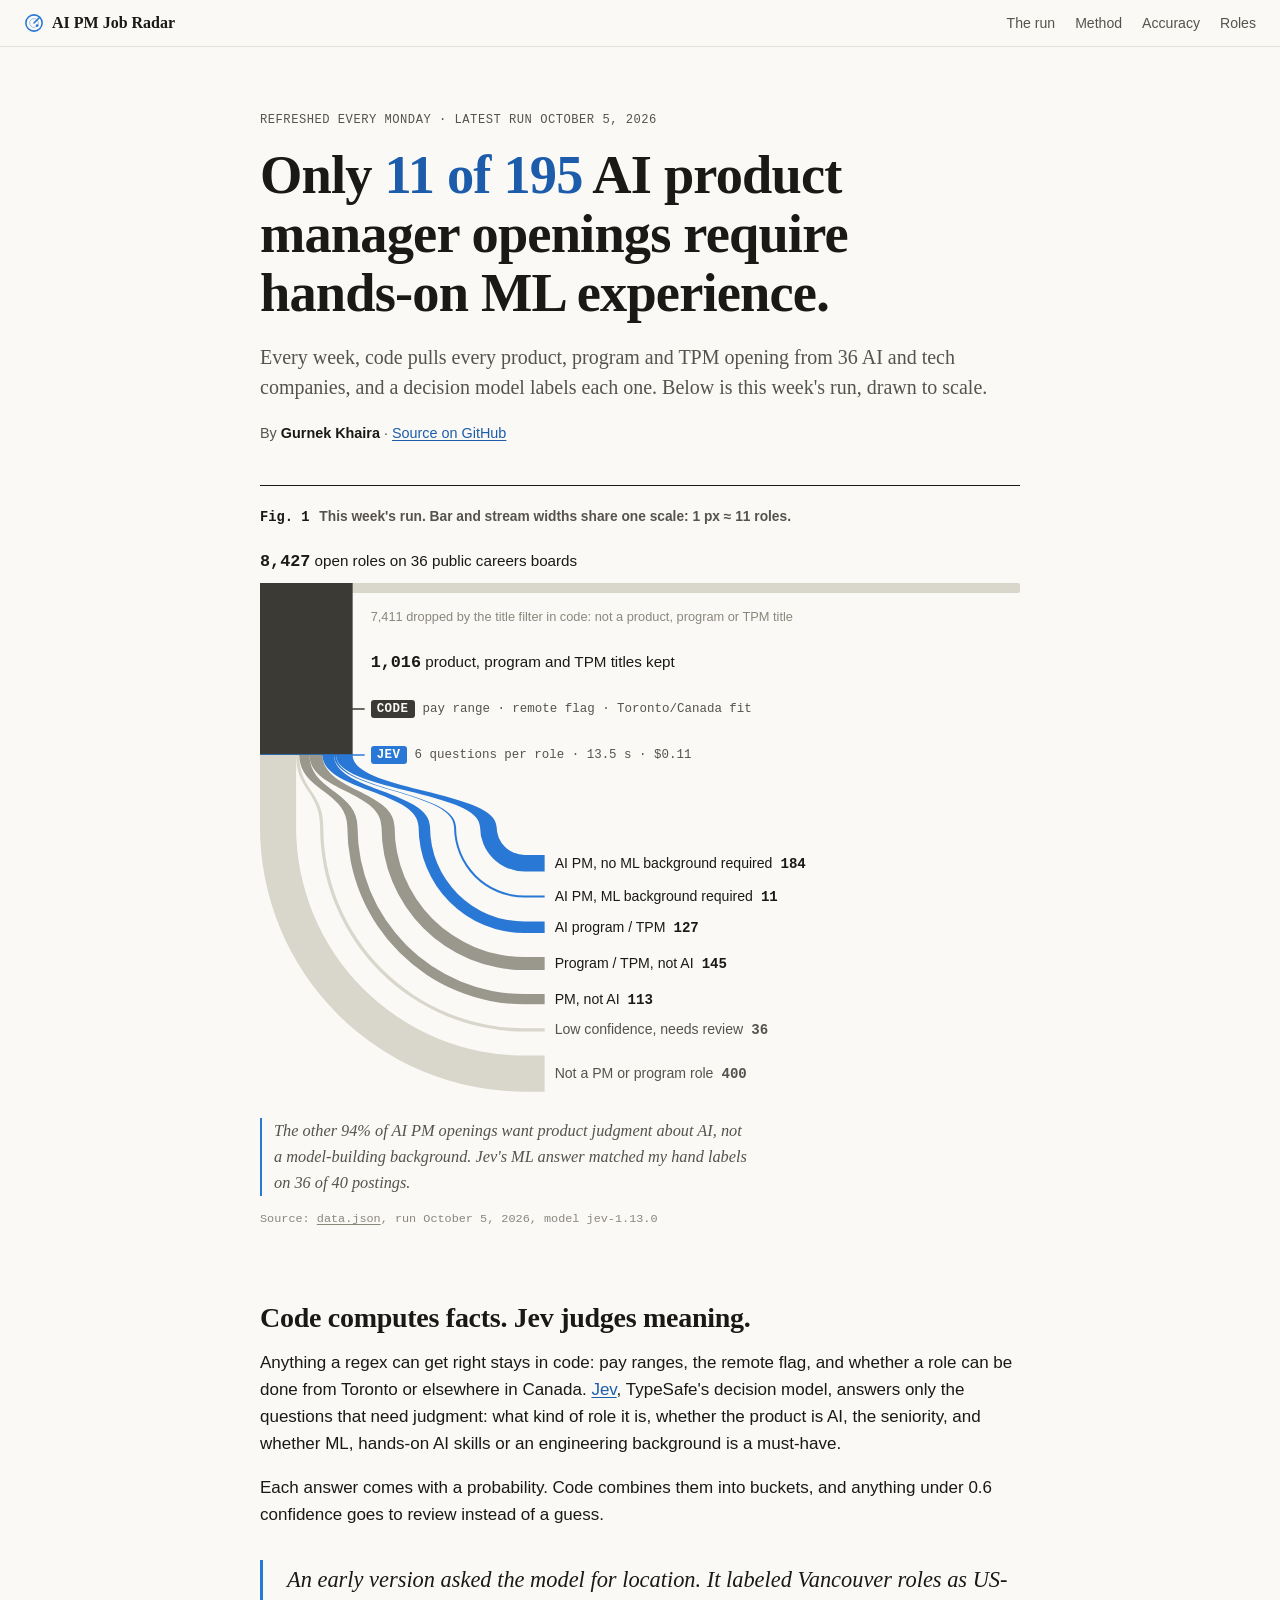
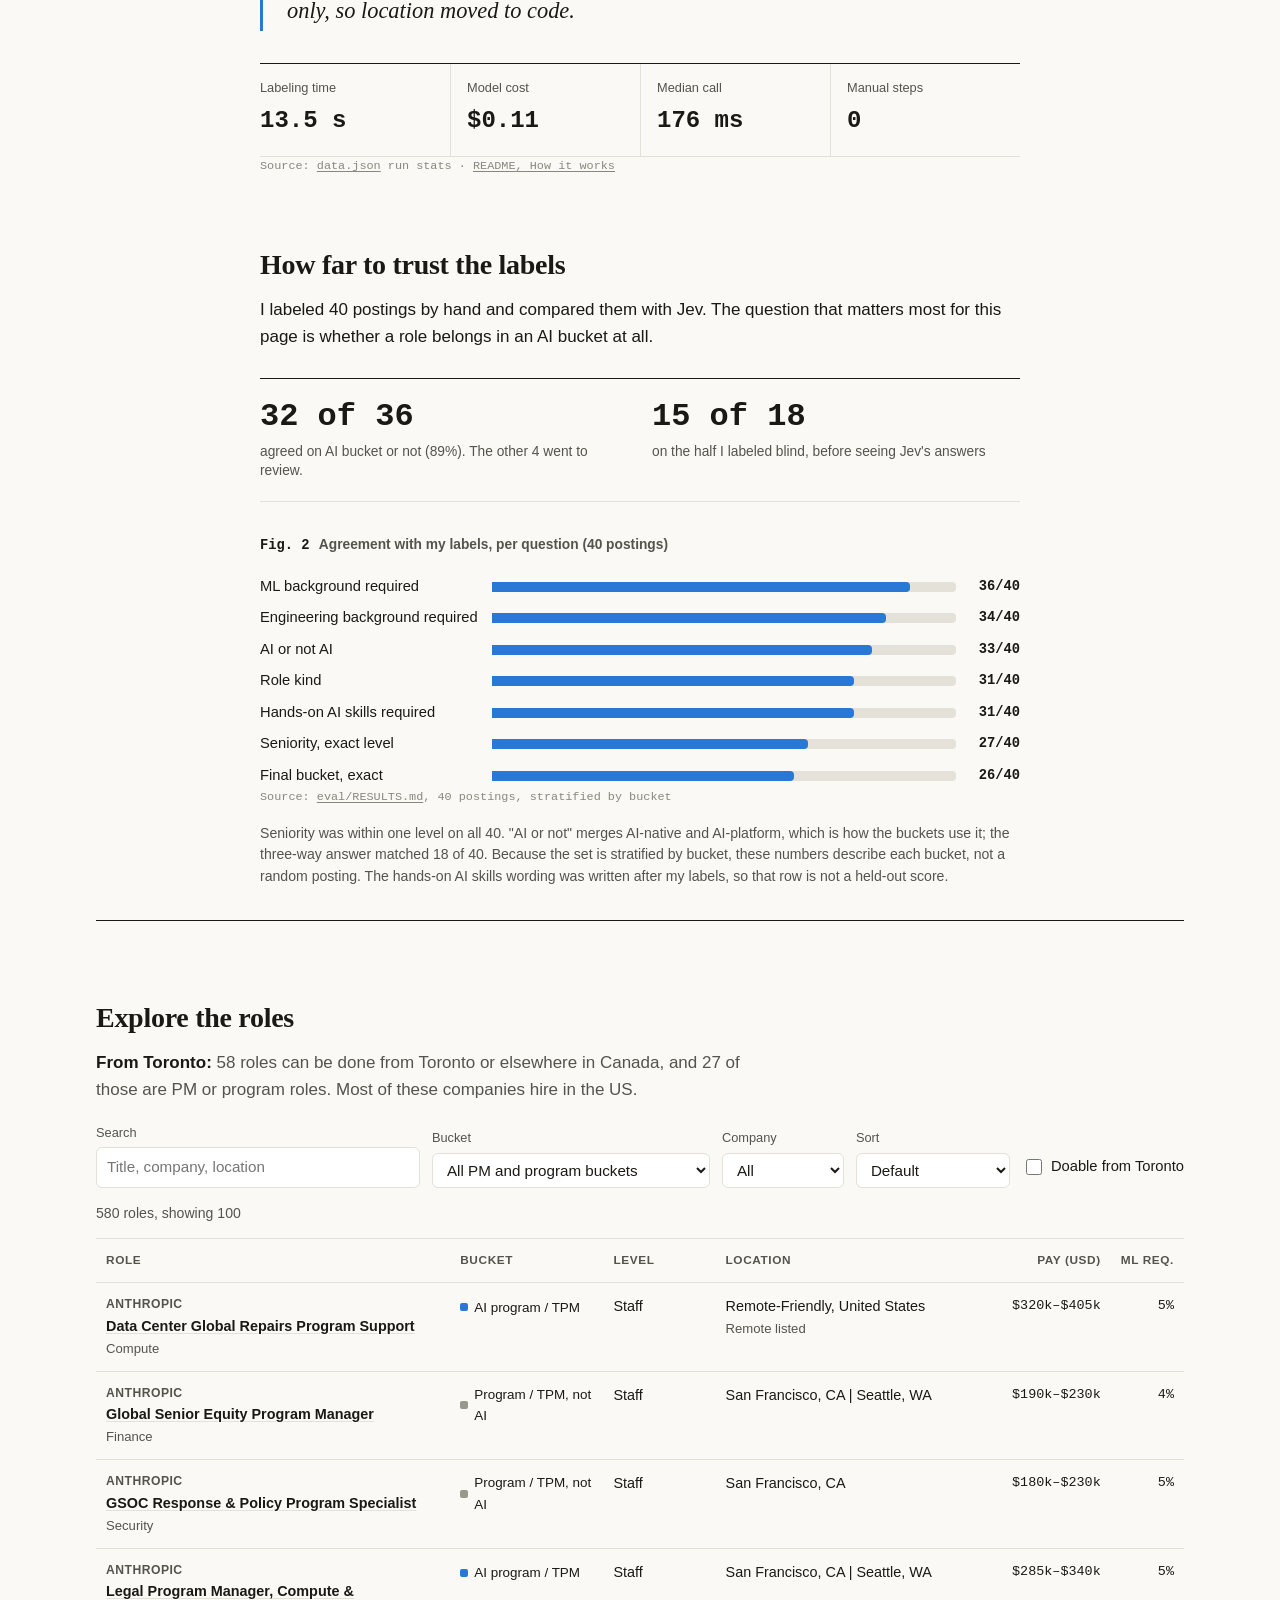
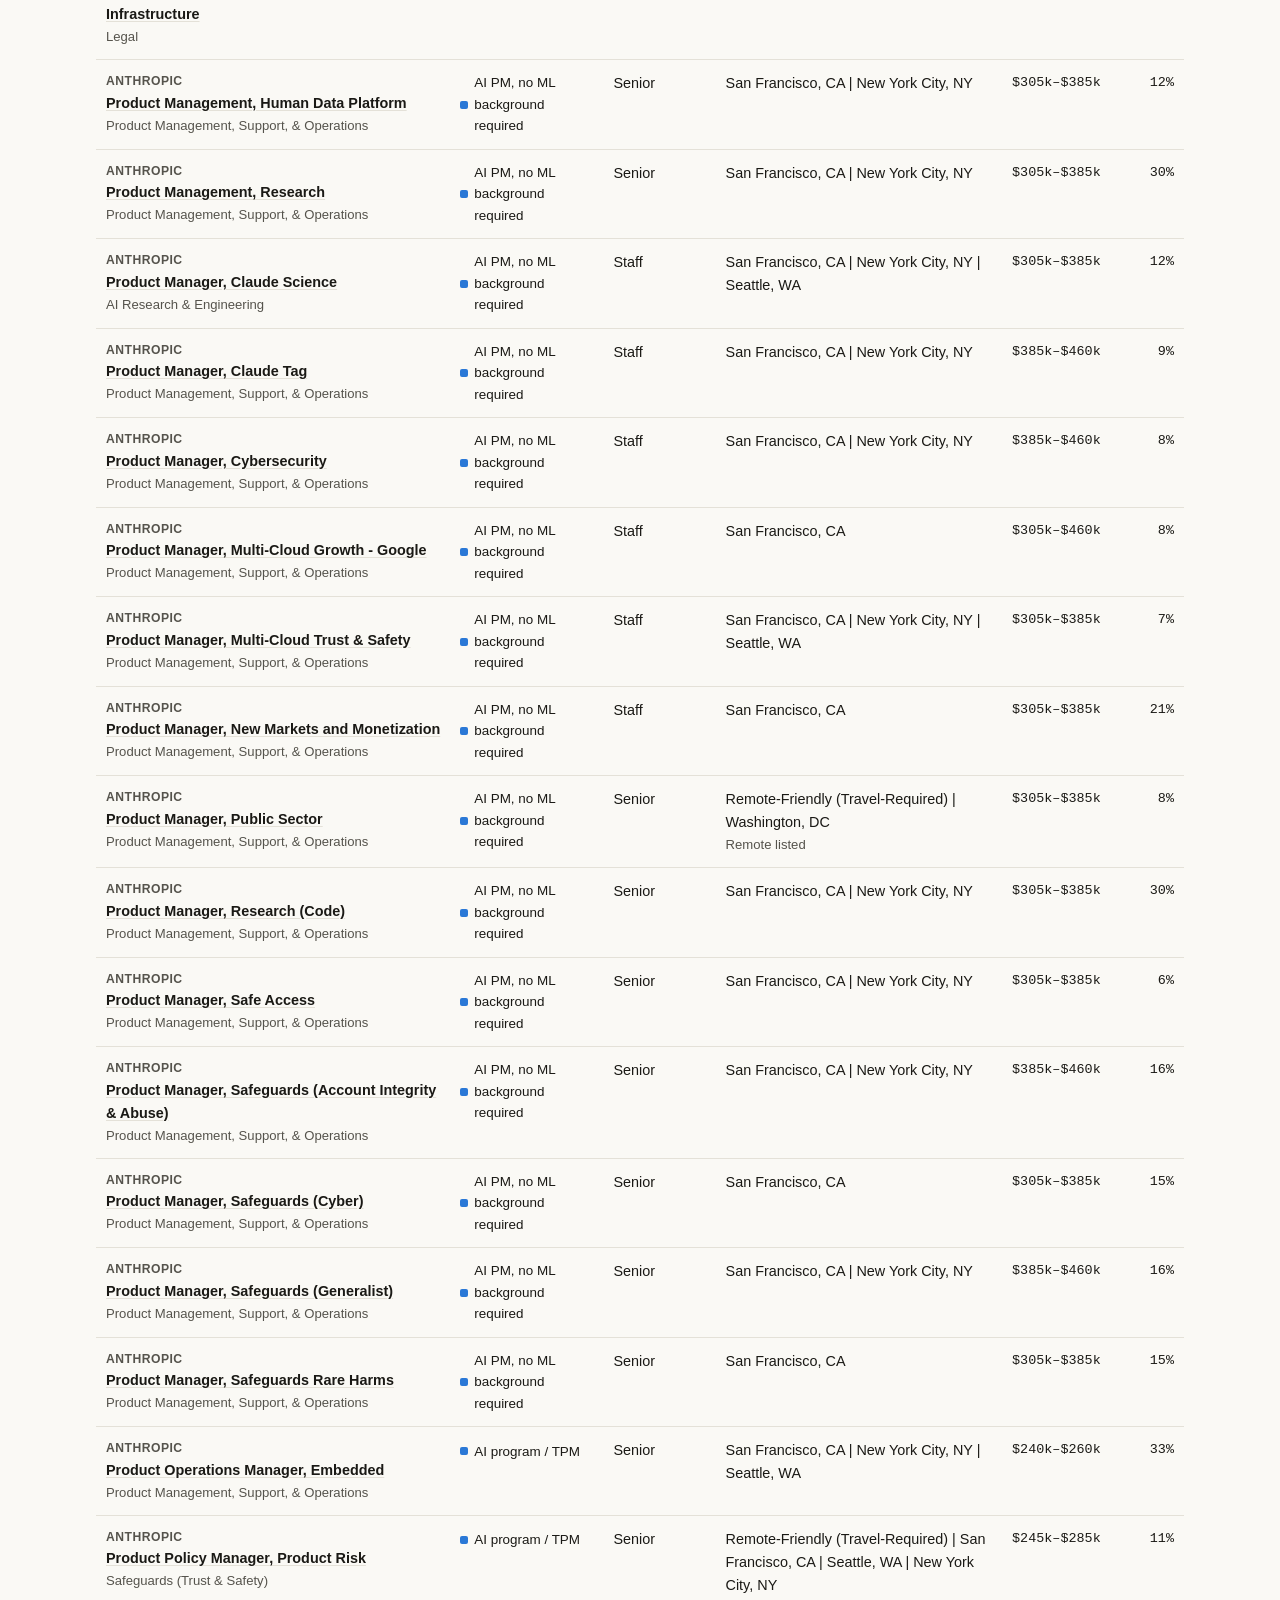
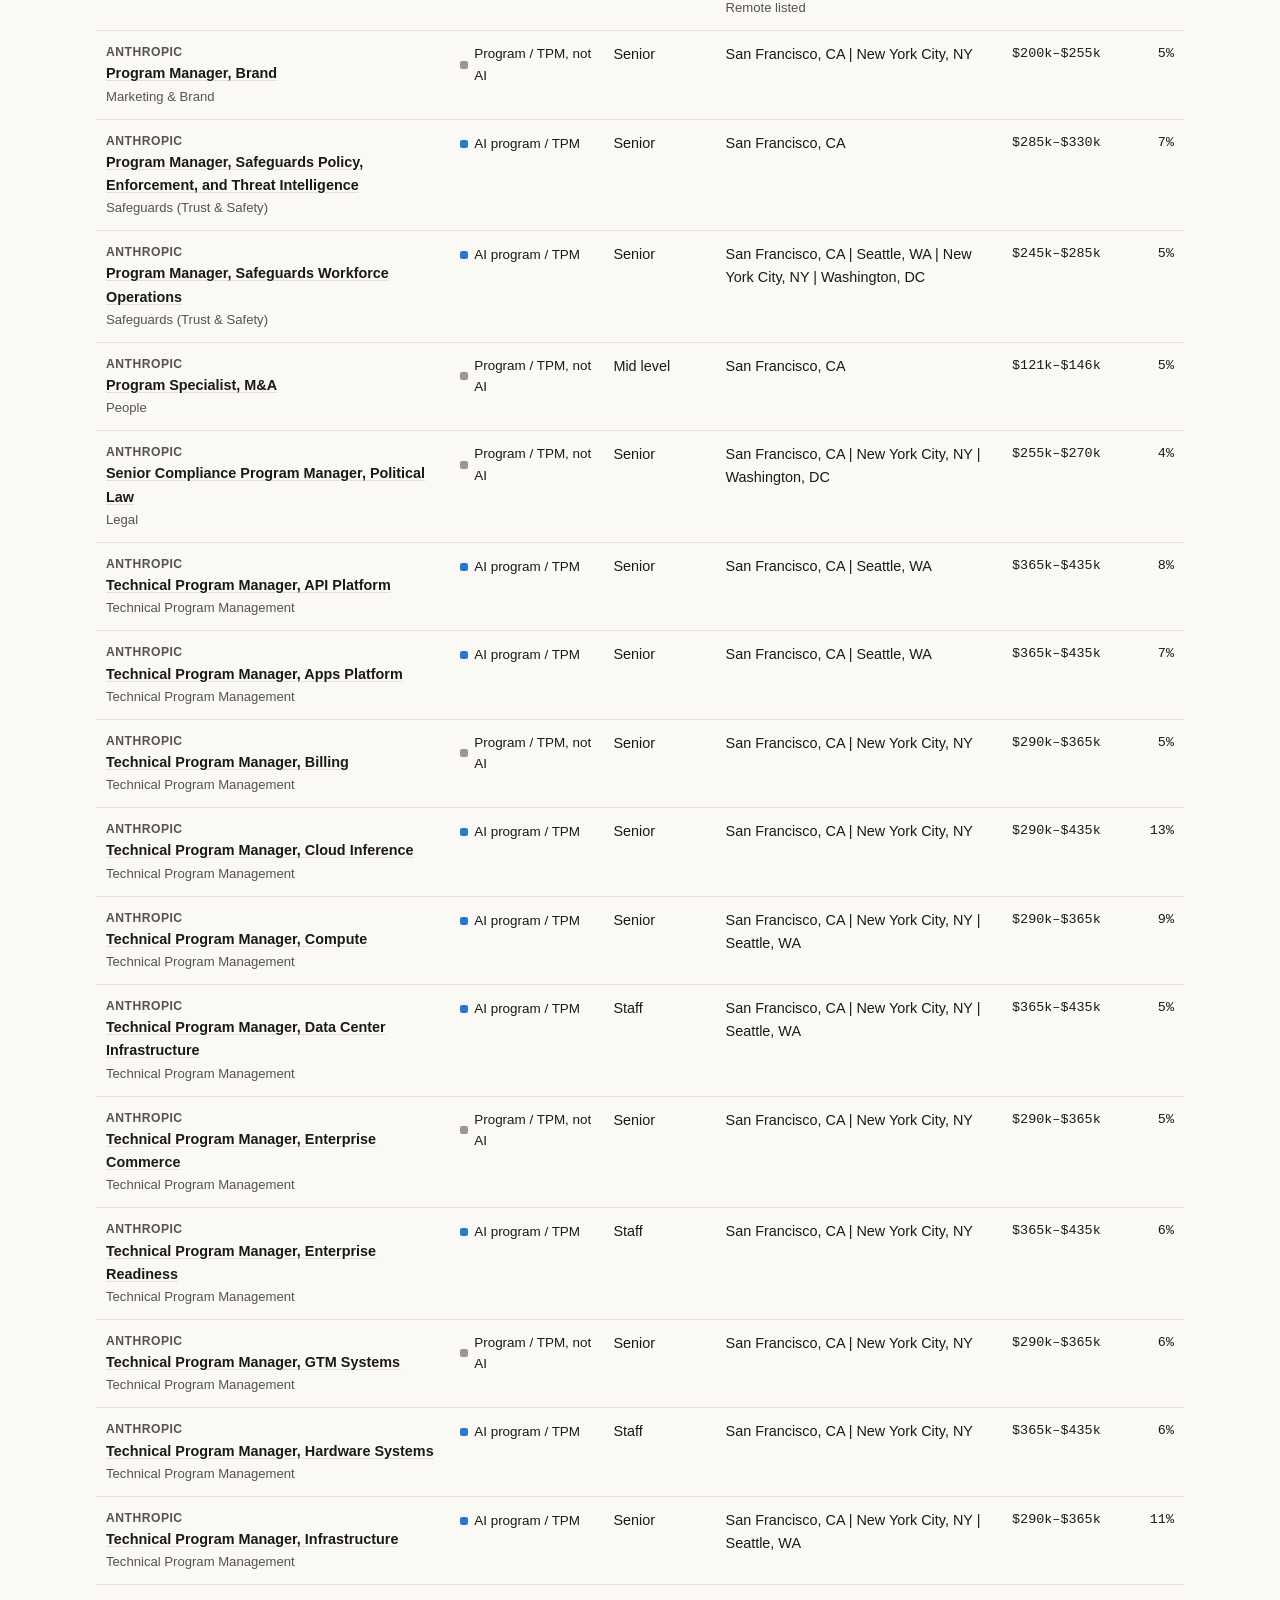
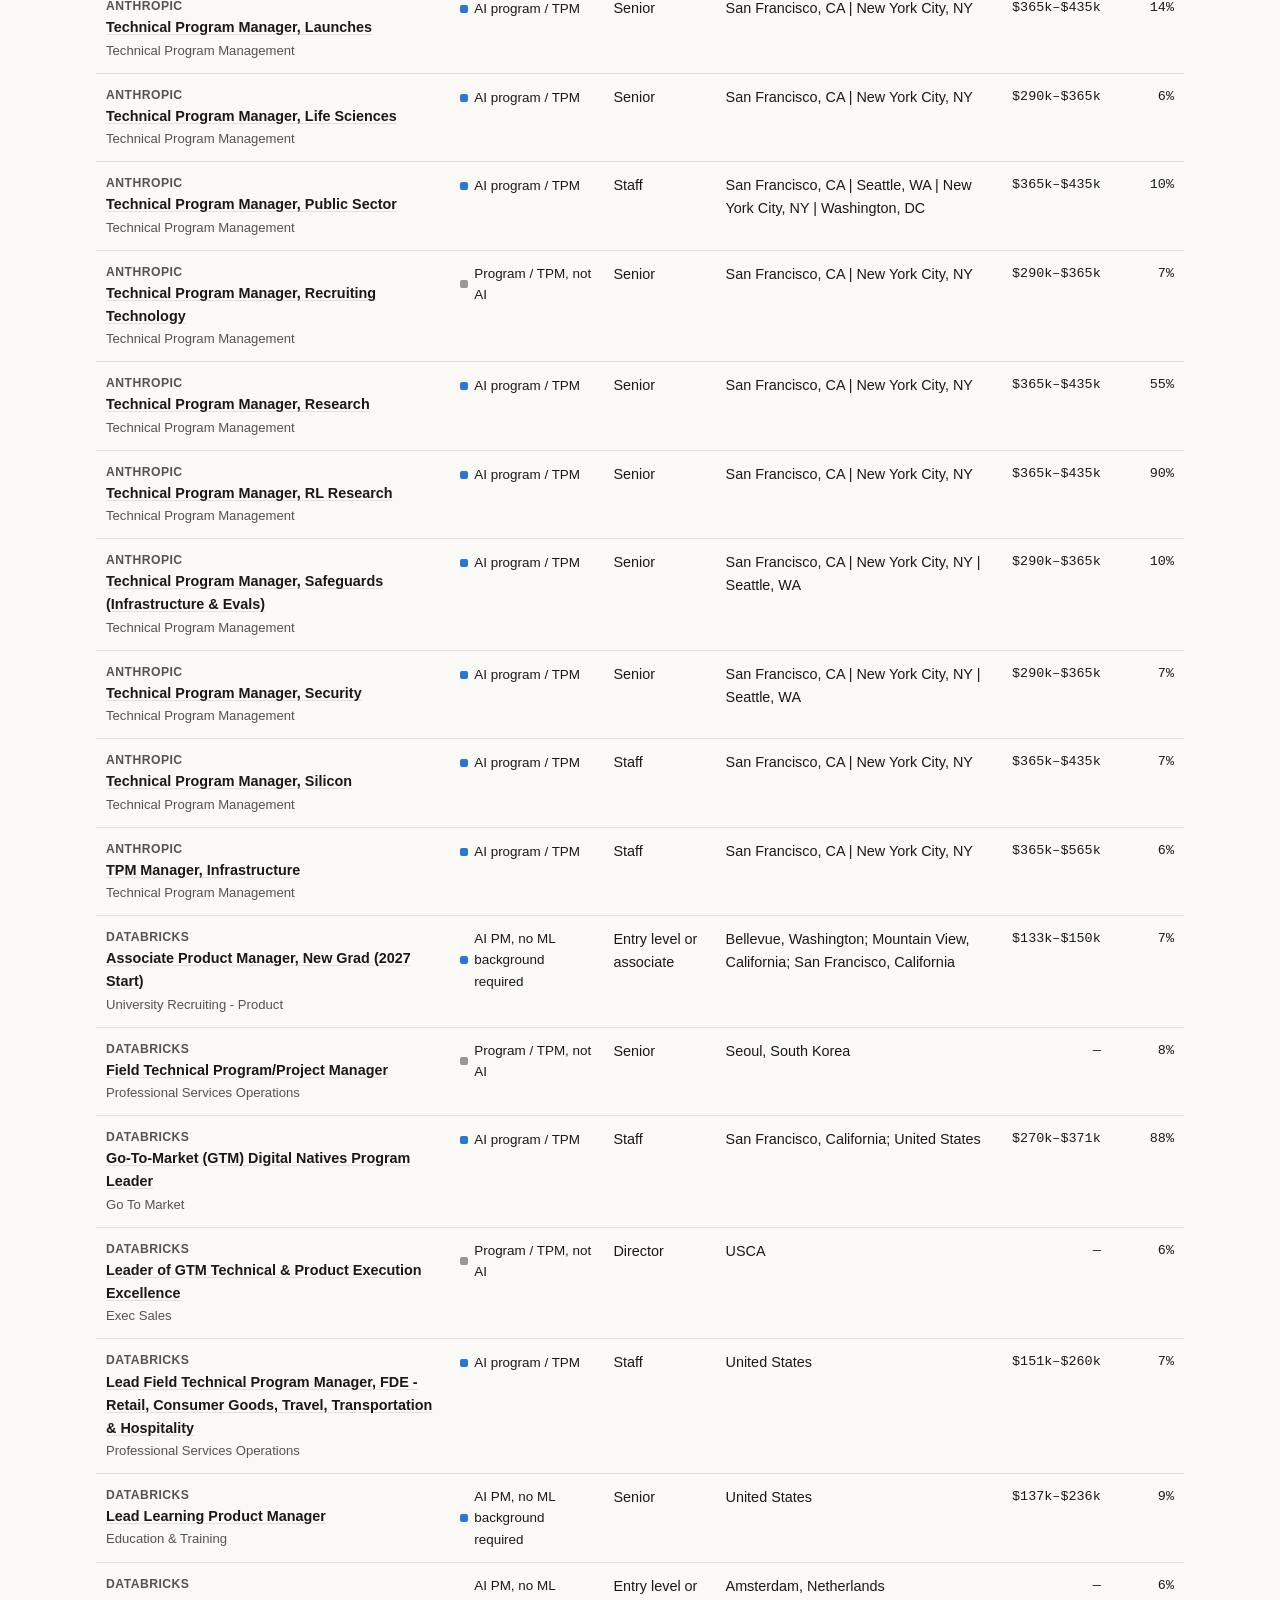
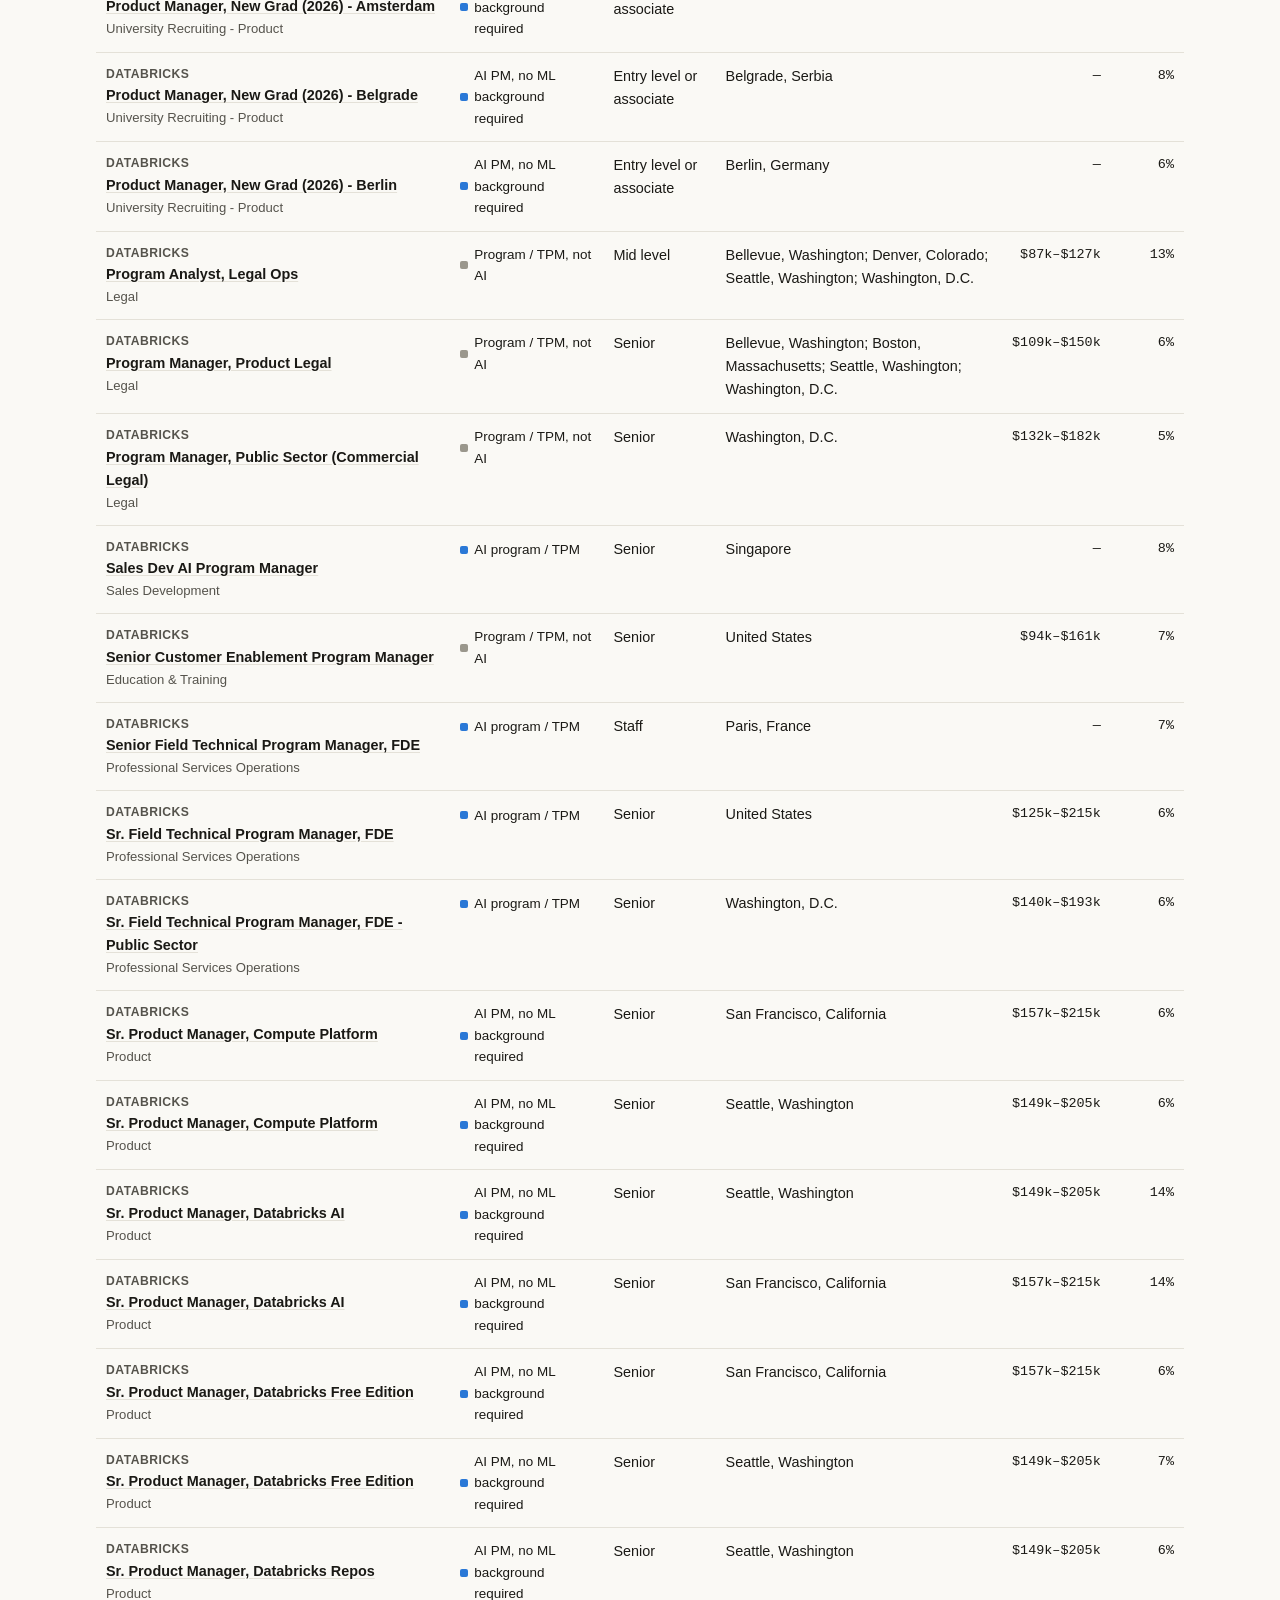
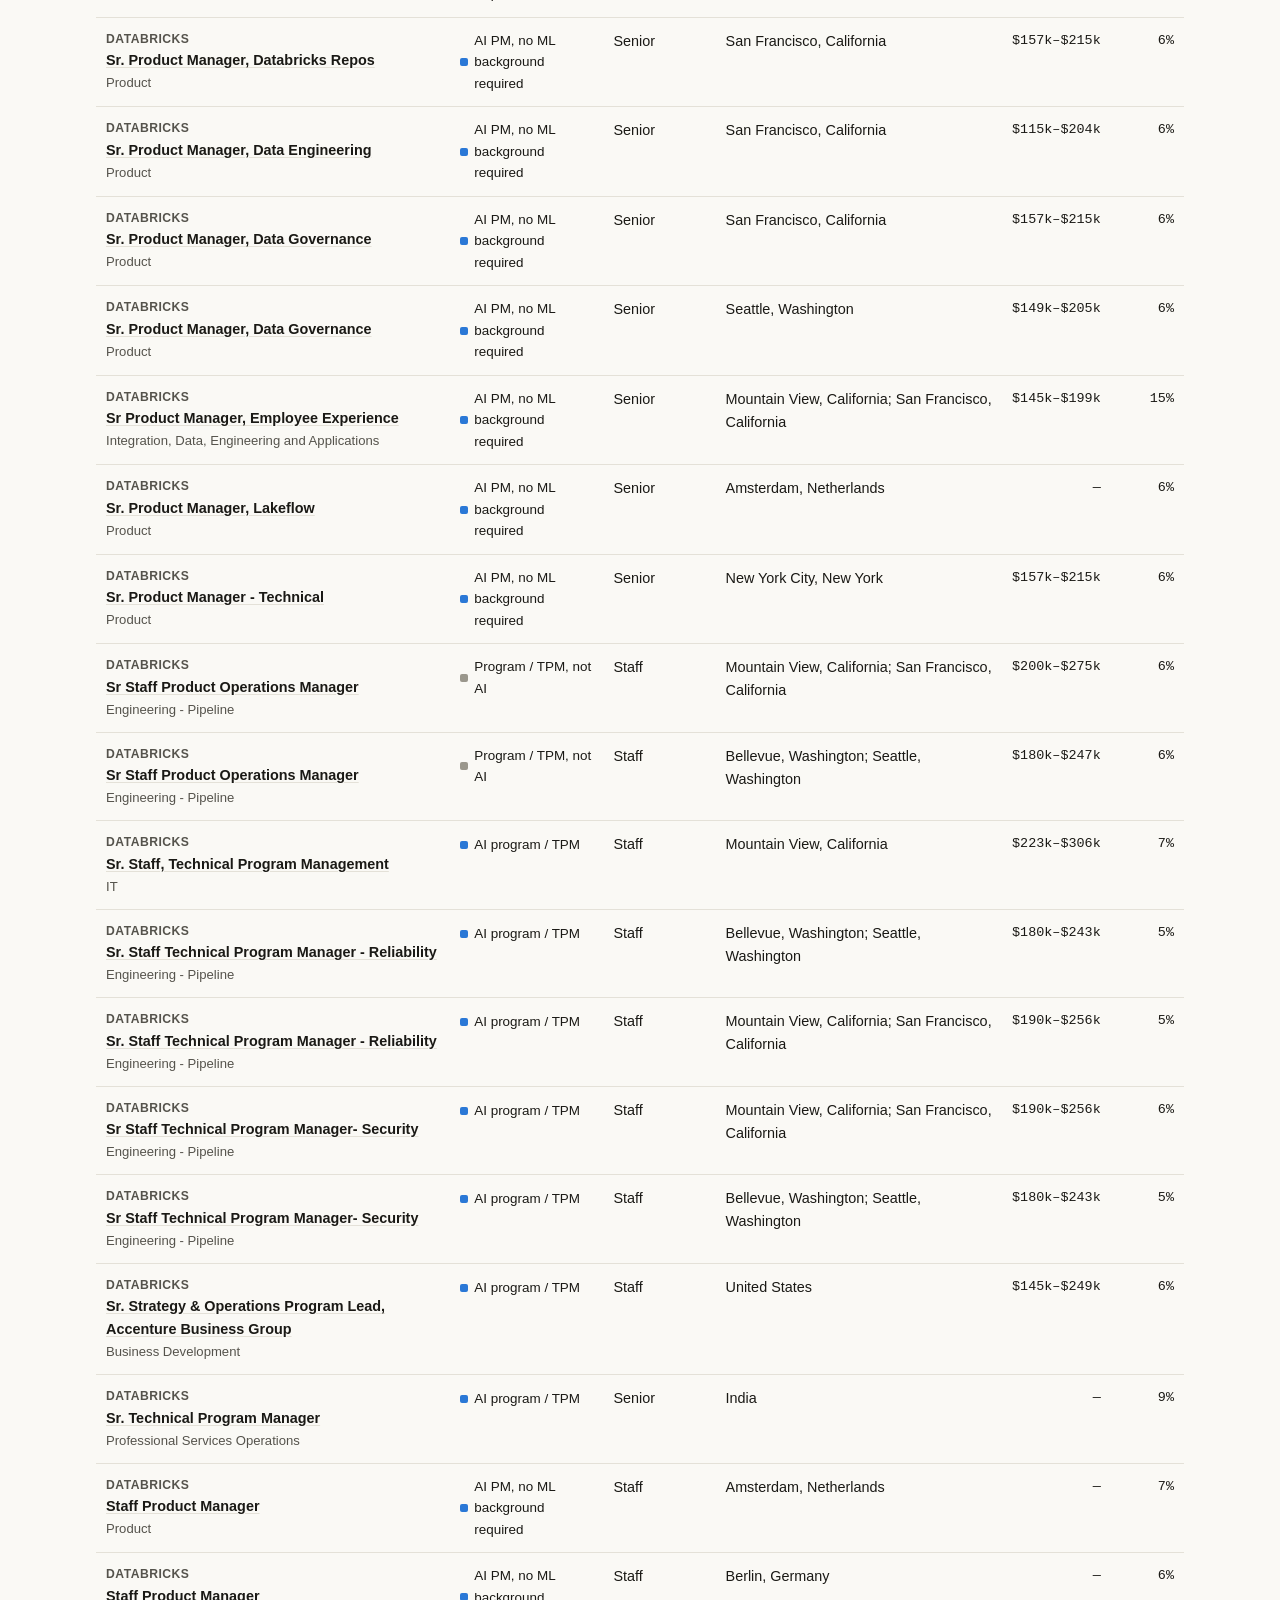
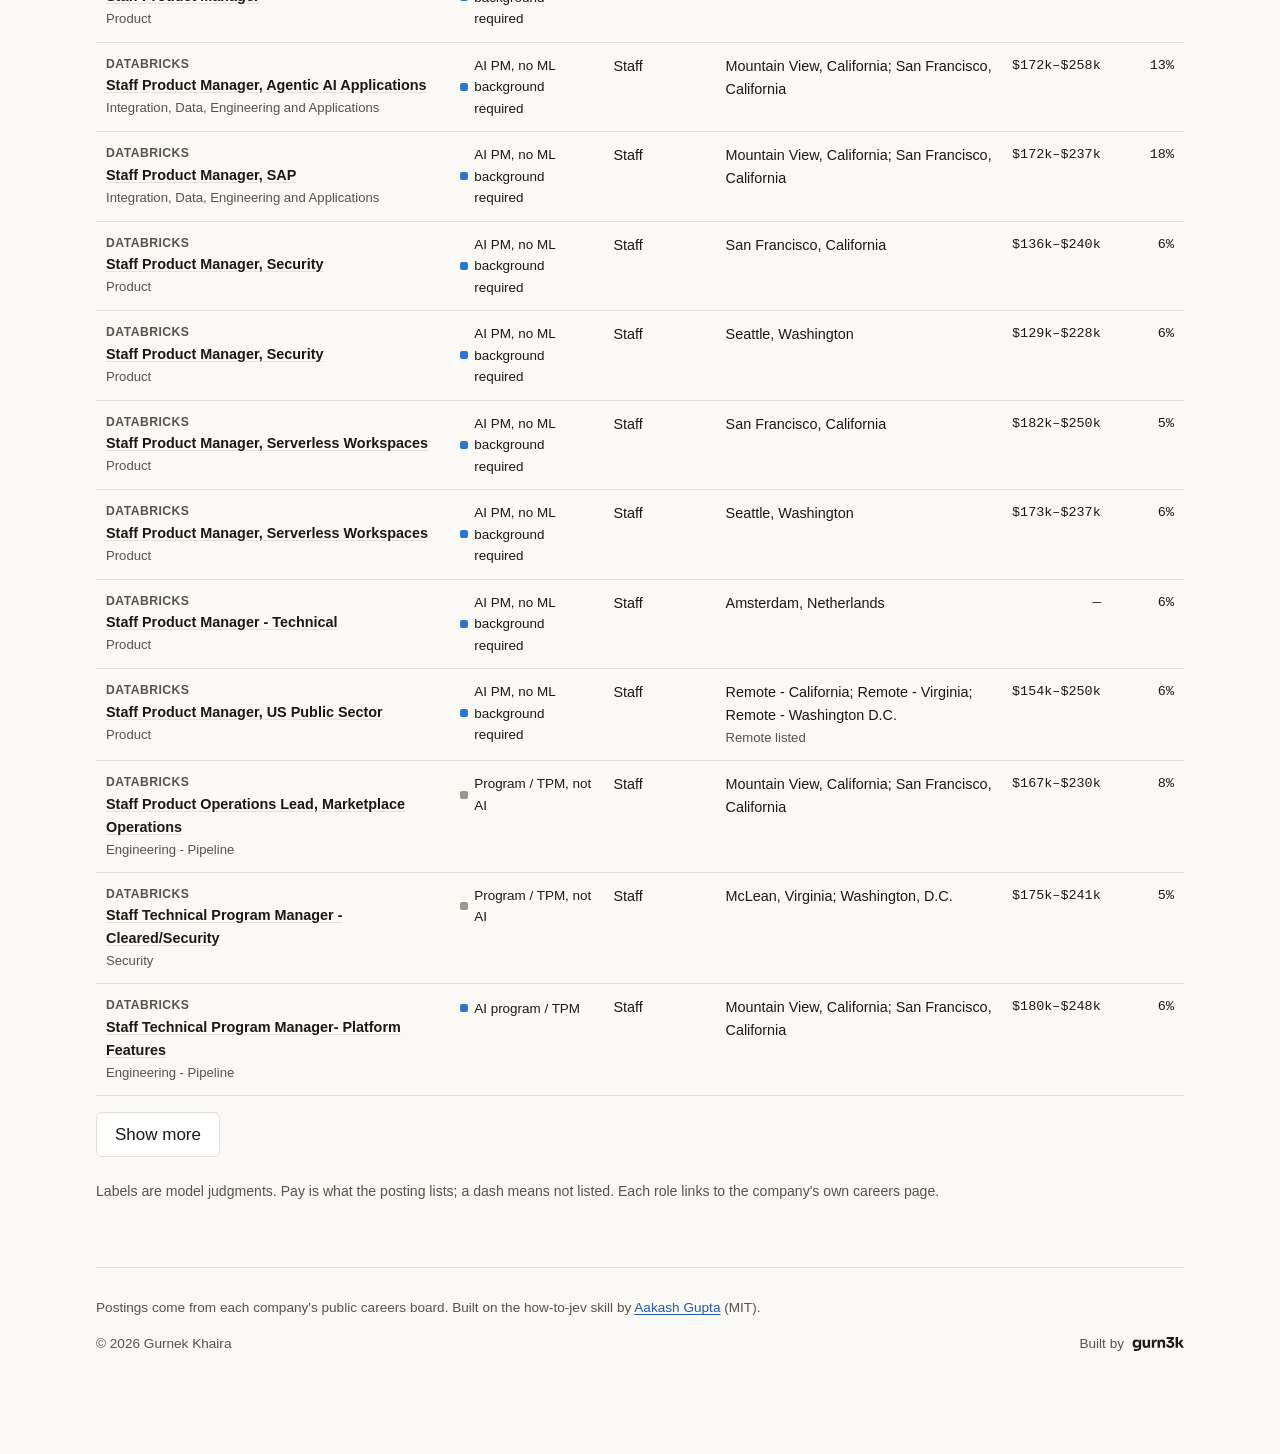
==== site/index.html @ c580aab5 "Add the maker signature to the footer Under the how-to-jev credit, a new row reads "© 2026 Gurnek Kh" ====
<!doctype html>
<html lang="en">
<head>
<meta charset="utf-8">
<meta name="viewport" content="width=device-width, initial-scale=1">
<title>AI PM Job Radar</title>
<meta name="description" content="Every product, program and TPM opening at 36 AI and tech companies, labeled by Jev in 15 seconds for 11 cents.">
<meta property="og:title" content="AI PM Job Radar">
<meta property="og:description" content="Every product, program and TPM opening at 36 AI and tech companies, labeled by Jev in 15 seconds for 11 cents.">
<link rel="icon" href="data:image/svg+xml,%3Csvg xmlns='http://www.w3.org/2000/svg' viewBox='0 0 32 32'%3E%3Ccircle cx='16' cy='16' r='13' fill='none' stroke='%232a78d6' stroke-width='2.5'/%3E%3Ccircle cx='16' cy='16' r='7' fill='none' stroke='%232a78d6' stroke-width='1.5' opacity='.5'/%3E%3Cpath d='M16 16 L25.2 6.8' stroke='%232a78d6' stroke-width='2.5' stroke-linecap='round'/%3E%3Ccircle cx='21' cy='20' r='2.2' fill='%232a78d6'/%3E%3C/svg%3E">
<link rel="stylesheet" href="style.css">
<script src="app.js" defer></script>
</head>
<body>
<nav class="topbar" aria-label="Sections">
  <a class="brand" href="#top">
    <svg class="mark" viewBox="0 0 32 32" aria-hidden="true"><circle cx="16" cy="16" r="13" fill="none" stroke="currentColor" stroke-width="2.5"/><circle cx="16" cy="16" r="7" fill="none" stroke="currentColor" stroke-width="1.5" opacity=".45"/><path d="M16 16 L25.2 6.8" stroke="currentColor" stroke-width="2.5" stroke-linecap="round"/><circle cx="21" cy="20" r="2.2" fill="currentColor"/></svg>
    AI PM Job Radar
  </a>
  <span class="links"><a href="#run">The run</a><a href="#method">Method</a><a href="#accuracy">Accuracy</a><a href="#roles">Roles</a></span>
</nav>

<main id="top">
  <header class="masthead">
    <p class="kicker">Refreshed every Monday · Latest run <span data-run="date">—</span></p>
    <h1 id="headline">Most AI product manager roles want judgment about AI, not a model-building background.</h1>
    <p class="dek">Every week, code pulls every product, program and TPM opening from <span data-run="boards">36</span> AI and tech companies, and a decision model labels each one. Below is this week's run, drawn to scale.</p>
    <p class="byline">By <strong>Gurnek Khaira</strong> · <a href="https://github.com/gurn3k/ai-pm-job-radar">Source on GitHub</a></p>
  </header>

  <figure id="run" class="sorting" aria-labelledby="flow-cap">
    <figcaption id="flow-cap" class="fig-title"><span class="fig-n">Fig. 1</span> This week's run. Bar and stream widths share one scale: 1 px ≈ <span id="flow-scale">—</span> roles.</figcaption>
    <div id="flow" class="flow-box"><p class="flow-loading">Loading the latest run…</p></div>
    <p id="flow-note" class="annotation"></p>
    <p class="src">Source: <a href="data.json">data.json</a>, run <span data-run="date">—</span>, model <span data-run="model">—</span></p>
  </figure>

  <article class="story">
    <section id="method" aria-labelledby="method-h">
      <h2 id="method-h">Code computes facts. Jev judges meaning.</h2>
      <p>Anything a regex can get right stays in code: pay ranges, the remote flag, and whether a role can be done from Toronto or elsewhere in Canada. <a href="https://docs.typesafe.ai">Jev</a>, TypeSafe's decision model, answers only the questions that need judgment: what kind of role it is, whether the product is AI, the seniority, and whether ML, hands-on AI skills or an engineering background is a must-have.</p>
      <p>Each answer comes with a probability. Code combines them into buckets, and anything under 0.6 confidence goes to review instead of a guess.</p>
      <blockquote class="pull">An early version asked the model for location. It labeled Vancouver roles as US-only, so location moved to code.</blockquote>
      <dl class="facts">
        <div><dt>Labeling time</dt><dd data-run="seconds">—</dd></div>
        <div><dt>Model cost</dt><dd data-run="cost">—</dd></div>
        <div><dt>Median call</dt><dd data-run="p50">—</dd></div>
        <div><dt>Manual steps</dt><dd>0</dd></div>
      </dl>
      <p class="src">Source: <a href="data.json">data.json</a> run stats · <a href="https://github.com/gurn3k/ai-pm-job-radar#how-it-works">README, How it works</a></p>
    </section>

    <section id="accuracy" aria-labelledby="accuracy-h">
      <h2 id="accuracy-h">How far to trust the labels</h2>
      <p>I labeled 40 postings by hand and compared them with Jev. The question that matters most for this page is whether a role belongs in an AI bucket at all.</p>
      <div class="eval-hero">
        <div><span class="big">32 of 36</span><span class="cap">agreed on AI bucket or not (89%). The other 4 went to review.</span></div>
        <div><span class="big">15 of 18</span><span class="cap">on the half I labeled blind, before seeing Jev's answers</span></div>
      </div>
      <figure class="eval-chart" aria-labelledby="eval-cap">
        <figcaption id="eval-cap" class="fig-title"><span class="fig-n">Fig. 2</span> Agreement with my labels, per question (40 postings)</figcaption>
        <div class="ebars">
          <div class="erow"><span>ML background required</span><span class="track"><span class="fill" data-v="90"></span></span><b>36/40</b></div>
          <div class="erow"><span>Engineering background required</span><span class="track"><span class="fill" data-v="85"></span></span><b>34/40</b></div>
          <div class="erow"><span>AI or not AI</span><span class="track"><span class="fill" data-v="82"></span></span><b>33/40</b></div>
          <div class="erow"><span>Role kind</span><span class="track"><span class="fill" data-v="78"></span></span><b>31/40</b></div>
          <div class="erow"><span>Hands-on AI skills required</span><span class="track"><span class="fill" data-v="78"></span></span><b>31/40</b></div>
          <div class="erow"><span>Seniority, exact level</span><span class="track"><span class="fill" data-v="68"></span></span><b>27/40</b></div>
          <div class="erow"><span>Final bucket, exact</span><span class="track"><span class="fill" data-v="65"></span></span><b>26/40</b></div>
        </div>
        <p class="src">Source: <a href="https://github.com/gurn3k/ai-pm-job-radar/blob/main/eval/RESULTS.md">eval/RESULTS.md</a>, 40 postings, stratified by bucket</p>
      </figure>
      <p class="note">Seniority was within one level on all 40. "AI or not" merges AI-native and AI-platform, which is how the buckets use it; the three-way answer matched 18 of 40. Because the set is stratified by bucket, these numbers describe each bucket, not a random posting. The hands-on AI skills wording was written after my labels, so that row is not a held-out score.</p>
    </section>
  </article>

  <section id="roles" class="explorer" aria-labelledby="roles-h">
    <h2 id="roles-h">Explore the roles</h2>
    <p id="toronto-note" class="lead-in"></p>
    <form id="filters" class="filters" role="search">
      <label class="grow">Search <input id="q" type="search" placeholder="Title, company, location" autocomplete="off"></label>
      <label>Bucket <select id="bucket"><option value="">All PM and program buckets</option><option value="*">Everything</option></select></label>
      <label>Company <select id="company"><option value="">All</option></select></label>
      <label>Sort <select id="sort"><option value="">Default</option><option value="pay">Pay, highest first</option><option value="company">Company A–Z</option></select></label>
      <label class="check"><input id="toronto" type="checkbox"> Doable from Toronto</label>
      <label class="check" title="Hands-on AI skills are a must-have, but an ML background is not"><input id="aiskills" type="checkbox"> Needs AI skills, not ML</label>
    </form>
    <p id="count" class="meta" aria-live="polite"></p>
    <div class="table-wrap">
      <table id="table">
        <thead><tr>
          <th scope="col">Role</th><th scope="col">Bucket</th>
          <th scope="col">Level</th><th scope="col">Location</th><th scope="col" class="r">Pay (USD)</th>
          <th scope="col" class="r" title="Jev's probability that hands-on ML experience is a must-have">ML req.</th>
          <th scope="col" class="r col-ai" title="Jev's probability that hands-on AI skills (building with AI tools or agents, required AI fluency) are a must-have">AI skills req.</th>
        </tr></thead>
        <tbody id="rows"></tbody>
      </table>
    </div>
    <button id="more" type="button" hidden>Show more</button>
    <p class="note">Labels are model judgments. Pay is what the posting lists; a dash means not listed. Each role links to the company's own careers page.</p>
  </section>

  <footer>
    <p>Postings come from each company's public careers board. Built on the how-to-jev skill by <a href="https://www.product-growth.com">Aakash Gupta</a> (MIT).</p>
    <p class="signature">
      <span>&copy; 2026 Gurnek Khaira</span>
      <span class="maker">Built by <a href="https://www.gurn3k.com" target="_blank" rel="noopener" aria-label="gurn3k"><span class="maker-mark"></span></a></span>
    </p>
  </footer>
</main>
</body>
</html>
---- site/style.css ----
/* The Sorting Line. See DESIGN.md. Graphite = computed by code, blue = Jev's judgment. */
:root {
  --paper: #faf9f5; --surface: #ffffff; --ink: #1a1915; --ink-soft: #55534c; --ink-faint: #8a877d;
  --rule: #e4e1d8; --rule-strong: #1a1915;
  --code: #3b3a35; --jev: #2a78d6; --jev-ink: #1c5cab; --jev-wash: #eaf2fc;
  --other: #9a978c; --none: #d9d6cc; --can: #0a7a4f;
  --serif: "Iowan Old Style", "Charter", "Bitstream Charter", "Source Serif Pro", "Sitka Text", Cambria, Georgia, serif;
  --sans: -apple-system, BlinkMacSystemFont, "Segoe UI", Inter, Roboto, sans-serif;
  --mono: ui-monospace, "SF Mono", "Cascadia Mono", "Segoe UI Mono", Consolas, Menlo, monospace;
  color-scheme: light;
}
@media (prefers-color-scheme: dark) {
  :root {
    --paper: #141412; --surface: #1b1b19; --ink: #f2f0e8; --ink-soft: #c2bfb3; --ink-faint: #8d8a80;
    --rule: #2f2e2a; --rule-strong: #f2f0e8;
    --code: #a3a094; --jev: #3987e5; --jev-ink: #86b6ef; --jev-wash: #172638;
    --other: #7d7a70; --none: #3d3c37; --can: #4cc795;
    color-scheme: dark;
  }
}
* { box-sizing: border-box; }
[hidden] { display: none !important; }
html { scroll-behavior: smooth; scroll-padding-top: 64px; }
body { margin: 0; background: var(--paper); color: var(--ink); font: 17px/1.6 var(--sans); }
a { color: var(--jev-ink); text-underline-offset: 2px; }

/* Top bar */
.topbar {
  position: sticky; top: 0; z-index: 10; display: flex; justify-content: space-between; align-items: center; gap: 16px;
  padding: 10px 24px; background: color-mix(in srgb, var(--paper) 90%, transparent); backdrop-filter: blur(8px);
  border-bottom: 1px solid var(--rule); font-size: 0.88rem;
}
.brand { display: inline-flex; align-items: center; gap: 8px; font-family: var(--serif); font-weight: 700; font-size: 1rem; color: var(--ink); text-decoration: none; }
.mark { width: 20px; height: 20px; color: var(--jev); }
.topbar .links { display: flex; gap: 20px; }
.topbar .links a { color: var(--ink-soft); text-decoration: none; }
.topbar .links a:hover { color: var(--ink); }

main { max-width: 1120px; margin: 0 auto; padding: 0 16px 64px; }
.masthead, .sorting, .story { max-width: 760px; margin-left: auto; margin-right: auto; }

/* Masthead */
.masthead { padding-top: 64px; }
.kicker { margin: 0 0 16px; font-family: var(--mono); font-size: 0.76rem; letter-spacing: 0.04em; text-transform: uppercase; color: var(--ink-soft); }
h1 {
  font-family: var(--serif); font-weight: 700; font-size: clamp(2.1rem, 5.4vw, 3.4rem);
  line-height: 1.08; letter-spacing: -0.015em; margin: 0 0 20px; text-wrap: balance;
}
h1 .hl { color: var(--jev-ink); }
.dek { font-family: var(--serif); font-size: 1.25rem; line-height: 1.5; color: var(--ink-soft); margin: 0 0 20px; }
.byline { font-size: 0.9rem; color: var(--ink-soft); margin: 0; }
.byline strong { color: var(--ink); font-weight: 600; }

/* Figures and sources */
figure { margin: 0; }
.fig-title { font-size: 0.86rem; font-weight: 600; color: var(--ink-soft); margin-bottom: 18px; }
.fig-n { font-family: var(--mono); font-weight: 600; color: var(--ink); margin-right: 6px; }
.src { font-family: var(--mono); font-size: 0.74rem; color: var(--ink-faint); margin: 14px 0 0; }
.src a { color: inherit; }

/* Fig. 1, the sorting line */
.sorting { margin-top: 40px; padding-top: 20px; border-top: 1px solid var(--rule-strong); }
.flow-box { position: relative; min-height: 420px; }
.flow-loading { color: var(--ink-faint); font-size: 0.9rem; }
.flow-box svg { position: absolute; inset: 0 auto auto 0; overflow: visible; }
.flow-box .s-code { fill: var(--code); }
.flow-box .s-drop { fill: var(--none); }
.flow-box .s-ai { fill: var(--jev); }
.flow-box .s-other { fill: var(--other); }
.flow-box .s-none { fill: var(--none); }
.flow-box .tick-code { stroke: var(--code); stroke-width: 1.5; }
.flow-box .tick-jev { stroke: var(--jev); stroke-width: 1.5; }
.flow-box .stream { cursor: pointer; transition: opacity 0.15s; }
.flow-box.hovering .stream:not(.on) { opacity: 0.35; }
.fl { position: absolute; transform: translateY(-50%); font-size: 0.86rem; line-height: 1.3; }
.fl.top { transform: none; }
.fl .num { font-family: var(--mono); font-weight: 600; font-variant-numeric: tabular-nums; }
.fl.head { font-size: 0.95rem; }
.fl.head .num { font-size: 1.05rem; }
.fl.muted { color: var(--ink-faint); font-size: 0.8rem; }
.fl.station { font-family: var(--mono); font-size: 0.78rem; color: var(--ink-soft); }
.fl.station b { display: inline-block; padding: 1px 6px; margin-right: 8px; border-radius: 3px; font-weight: 700; letter-spacing: 0.04em; }
.fl.station.code b { background: var(--code); color: var(--paper); }
.fl.station.jev b { background: var(--jev); color: #fff; }
button.fl { all: unset; position: absolute; transform: translateY(-50%); font-size: 0.88rem; line-height: 1.25; cursor: pointer; white-space: nowrap; padding: 2px 6px; margin-left: -6px; border-radius: 4px; }
button.fl:hover, button.fl:focus-visible, button.fl.on { background: var(--jev-wash); }
button.fl:focus-visible { outline: 2px solid var(--jev); }
button.fl .num { margin-left: 8px; }
button.fl.g-none { color: var(--ink-soft); }
.annotation {
  margin: 8px 0 0; padding-left: 12px; border-left: 2px solid var(--jev);
  font-family: var(--serif); font-style: italic; color: var(--ink-soft); font-size: 1.02rem; max-width: 60ch;
}
@media (prefers-reduced-motion: no-preference) {
  .flow-box svg.reveal { animation: reveal 1.4s cubic-bezier(0.22, 1, 0.36, 1) both; }
  .flow-box .fl { animation: fade 0.5s ease-out both; animation-delay: var(--d, 0s); }
}
@keyframes reveal { from { clip-path: inset(0 0 100% 0); } to { clip-path: inset(0 0 0 0); } }
@keyframes fade { from { opacity: 0; } to { opacity: 1; } }

/* Story */
.story h2, .explorer h2 {
  font-family: var(--serif); font-size: 1.75rem; line-height: 1.2; margin: 72px 0 14px; letter-spacing: -0.01em;
}
.story p { margin: 0 0 16px; }
.pull {
  margin: 32px 0; padding: 4px 0 4px 24px; border-left: 3px solid var(--jev);
  font-family: var(--serif); font-size: 1.4rem; line-height: 1.4; font-style: italic;
}
.facts { display: grid; grid-template-columns: repeat(4, 1fr); margin: 0; border-top: 1px solid var(--rule-strong); border-bottom: 1px solid var(--rule); }
.facts div { padding: 14px 16px 16px 0; }
.facts div + div { padding-left: 16px; border-left: 1px solid var(--rule); }
.facts dt { font-size: 0.8rem; color: var(--ink-soft); }
.facts dd { margin: 4px 0 0; font-family: var(--mono); font-size: 1.5rem; font-weight: 600; font-variant-numeric: tabular-nums; }

.big { display: block; font-family: var(--mono); font-size: 2rem; font-weight: 600; line-height: 1.15; font-variant-numeric: tabular-nums; }
.cap { display: block; margin-top: 6px; font-size: 0.86rem; color: var(--ink-soft); line-height: 1.4; }
.eval-hero { display: grid; grid-template-columns: 1fr 1fr; gap: 24px; margin: 28px 0 32px; padding: 20px 0; border-top: 1px solid var(--rule-strong); border-bottom: 1px solid var(--rule); }
.ebars { display: grid; gap: 8px; }
.erow { display: grid; grid-template-columns: 220px 1fr 52px; gap: 12px; align-items: center; font-size: 0.92rem; }
.erow .track { height: 10px; background: var(--rule); border-radius: 0 4px 4px 0; }
.erow .fill { display: block; height: 100%; width: 0; background: var(--jev); border-radius: 0 4px 4px 0; }
.erow b { text-align: right; font-family: var(--mono); font-size: 0.86rem; font-weight: 600; font-variant-numeric: tabular-nums; }
.note { color: var(--ink-soft); font-size: 0.88rem; line-height: 1.55; margin-top: 24px; }

/* Explorer */
.explorer { margin-top: 32px; padding-top: 8px; border-top: 1px solid var(--rule-strong); }
.lead-in { max-width: 70ch; color: var(--ink-soft); margin: 0 0 8px; }
.lead-in strong { color: var(--ink); }
.filters { display: flex; flex-wrap: wrap; gap: 12px; align-items: end; margin-top: 20px; }
.filters label { display: flex; flex-direction: column; gap: 4px; font-size: 0.8rem; color: var(--ink-soft); }
.filters .grow { flex: 1 1 240px; }
.filters .check { flex-direction: row; align-items: center; gap: 6px; font-size: 0.92rem; color: var(--ink); padding-bottom: 9px; }
input[type=search], select {
  font: inherit; font-size: 0.95rem; color: var(--ink); background: var(--surface);
  border: 1px solid var(--rule); border-radius: 6px; padding: 7px 10px;
}
input[type=search]:focus, select:focus { outline: 2px solid var(--jev); outline-offset: -1px; }
input[type=checkbox] { width: 16px; height: 16px; accent-color: var(--jev); }
.meta { color: var(--ink-soft); font-size: 0.88rem; }

.table-wrap { border-top: 1px solid var(--rule); }
table { width: 100%; border-collapse: collapse; font-size: 0.9rem; }
th, td { padding: 12px 10px; text-align: left; border-bottom: 1px solid var(--rule); vertical-align: top; }
th { font-size: 0.74rem; text-transform: uppercase; letter-spacing: 0.05em; color: var(--ink-soft); font-weight: 600; white-space: nowrap; }
tbody tr:hover { background: var(--jev-wash); }
.r { text-align: right; font-family: var(--mono); font-size: 0.84rem; font-variant-numeric: tabular-nums; white-space: nowrap; }
th.r { font-family: var(--sans); font-size: 0.74rem; }
td .co { display: block; font-size: 0.76rem; font-weight: 650; text-transform: uppercase; letter-spacing: 0.04em; color: var(--ink-soft); }
td .ttl { font-weight: 550; }
td a.ttl { color: var(--ink); text-decoration-color: var(--rule); }
td a.ttl:hover { color: var(--jev-ink); text-decoration-color: currentColor; }
td .sub { display: block; color: var(--ink-soft); font-size: 0.82rem; }
.chip { display: inline-flex; align-items: center; gap: 6px; font-size: 0.84rem; }
.dot { width: 8px; height: 8px; border-radius: 2px; flex: none; }
.dot.g-ai { background: var(--jev); } .dot.g-other { background: var(--other); } .dot.g-none { background: var(--none); }
.can { color: var(--can); font-weight: 550; }
table.no-ai .col-ai { display: none; }
#more { margin-top: 16px; font: inherit; padding: 8px 18px; border-radius: 6px; border: 1px solid var(--rule); background: var(--surface); color: var(--ink); cursor: pointer; }
#more:hover { border-color: var(--jev); }

footer { margin-top: 64px; padding-top: 16px; border-top: 1px solid var(--rule); color: var(--ink-soft); font-size: 0.85rem; }
/* Maker signature, shared across gurn3k builds: copyright left, wordmark right.
   The wordmark is a mask filled with ink, so it follows dark mode; it turns
   link blue on hover because it's the only link in the row. */
.signature { display: flex; flex-wrap: wrap; align-items: center; justify-content: space-between; gap: 8px 24px; margin-top: 12px; }
.maker { display: inline-flex; align-items: center; gap: 8px; }
.maker a { display: block; color: var(--ink); }
.maker a:hover { color: var(--jev-ink); }
.maker-mark { display: block; width: 52px; height: 14px; background: currentColor; -webkit-mask: url(gurn3k.svg) center / contain no-repeat; mask: url(gurn3k.svg) center / contain no-repeat; }

@media (max-width: 760px) {
  body { font-size: 16px; }
  .topbar { padding: 10px 16px; }
  .topbar .links { gap: 12px; }
  .topbar .links a:not([href="#roles"]) { display: none; }
  .masthead { padding-top: 40px; }
  .dek { font-size: 1.1rem; }
  .facts { grid-template-columns: 1fr 1fr; }
  .facts div:nth-child(3) { padding-left: 0; border-left: 0; }
  .facts div:nth-child(n+3) { border-top: 1px solid var(--rule); }
  .eval-hero { grid-template-columns: 1fr; }
  .erow { grid-template-columns: 1fr 52px; }
  .erow .track { grid-column: 1 / -1; grid-row: 2; }
  .filters label:not(.check) { flex: 1 1 140px; }
  .filters select { width: 100%; }

  /* Table becomes cards */
  thead { display: none; }
  table, tbody, tr, td { display: block; }
  tr { padding: 14px 0; border-bottom: 1px solid var(--rule); }
  td { border: 0; padding: 2px 0; }
  td.r { text-align: left; }
  td[data-label]::before { content: attr(data-label) " "; color: var(--ink-soft); font-family: var(--sans); font-size: 0.8rem; }
  td.empty-sm { display: none; }
}
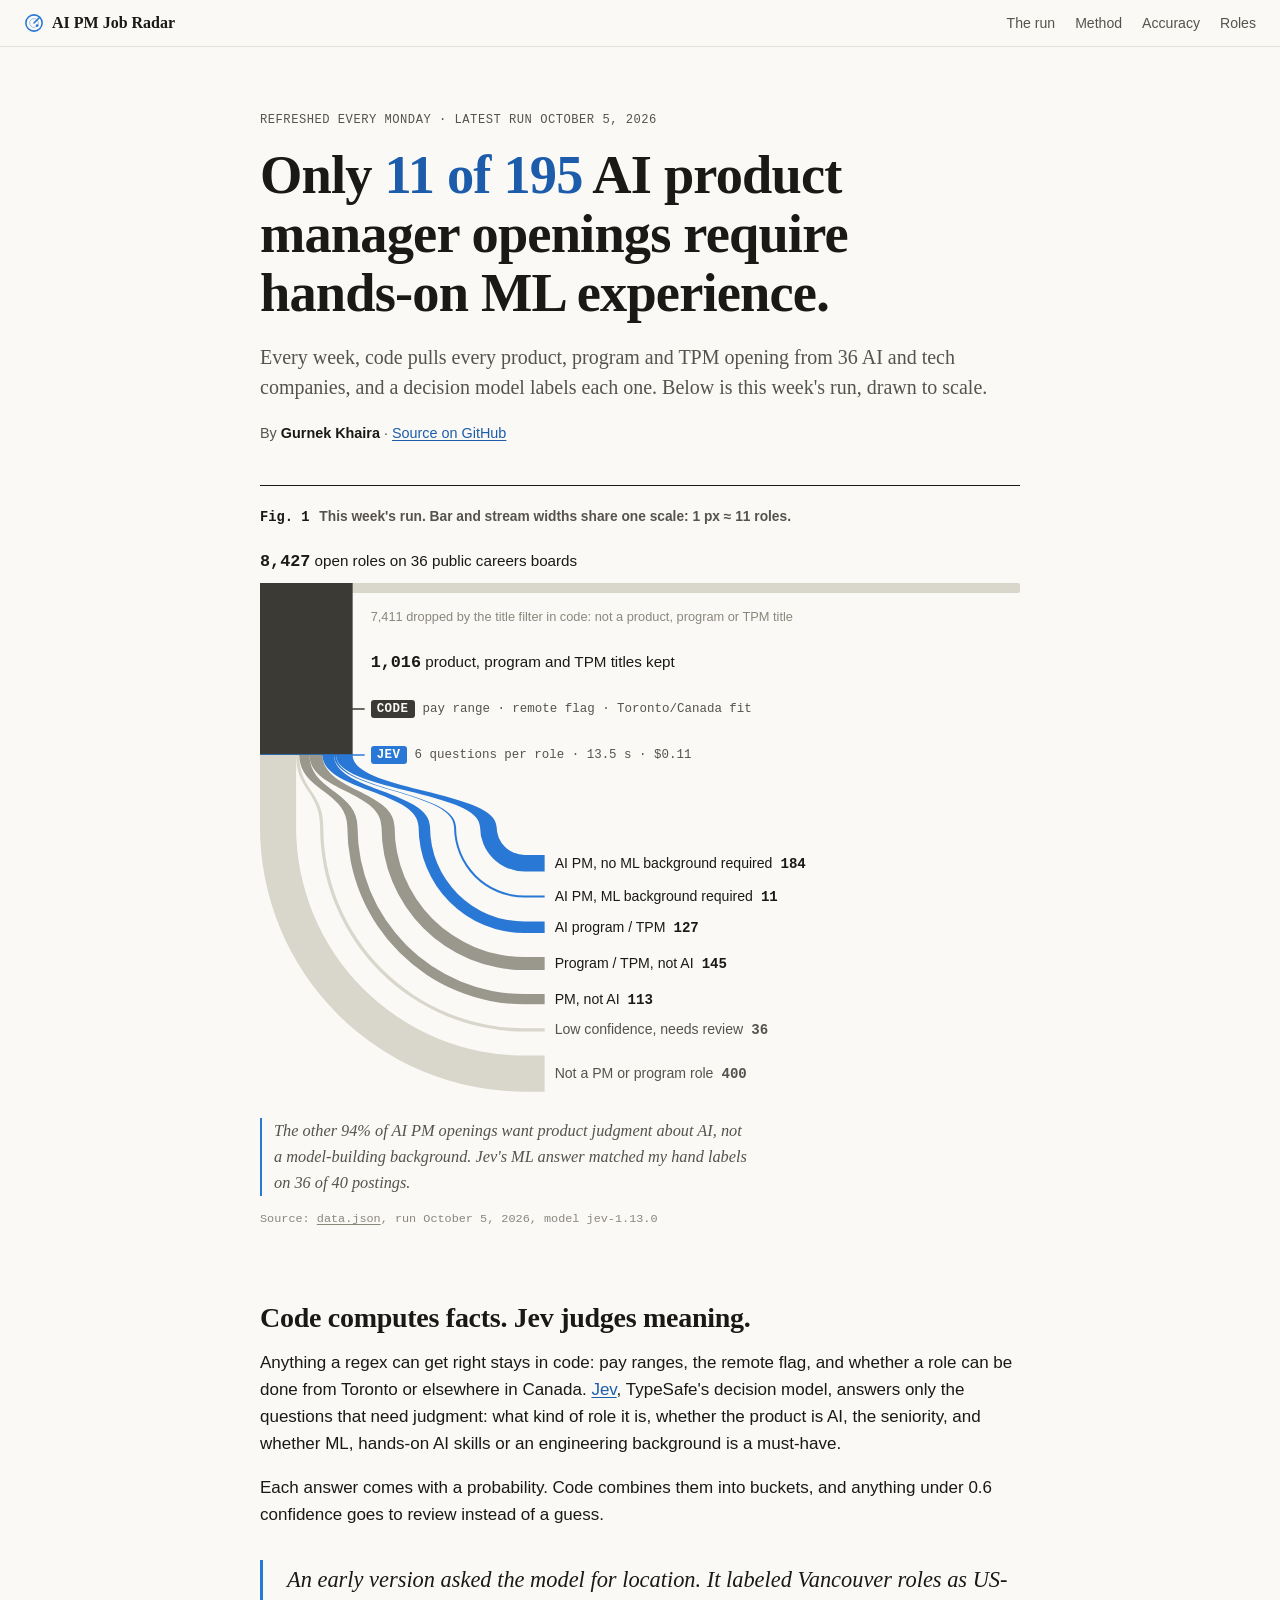
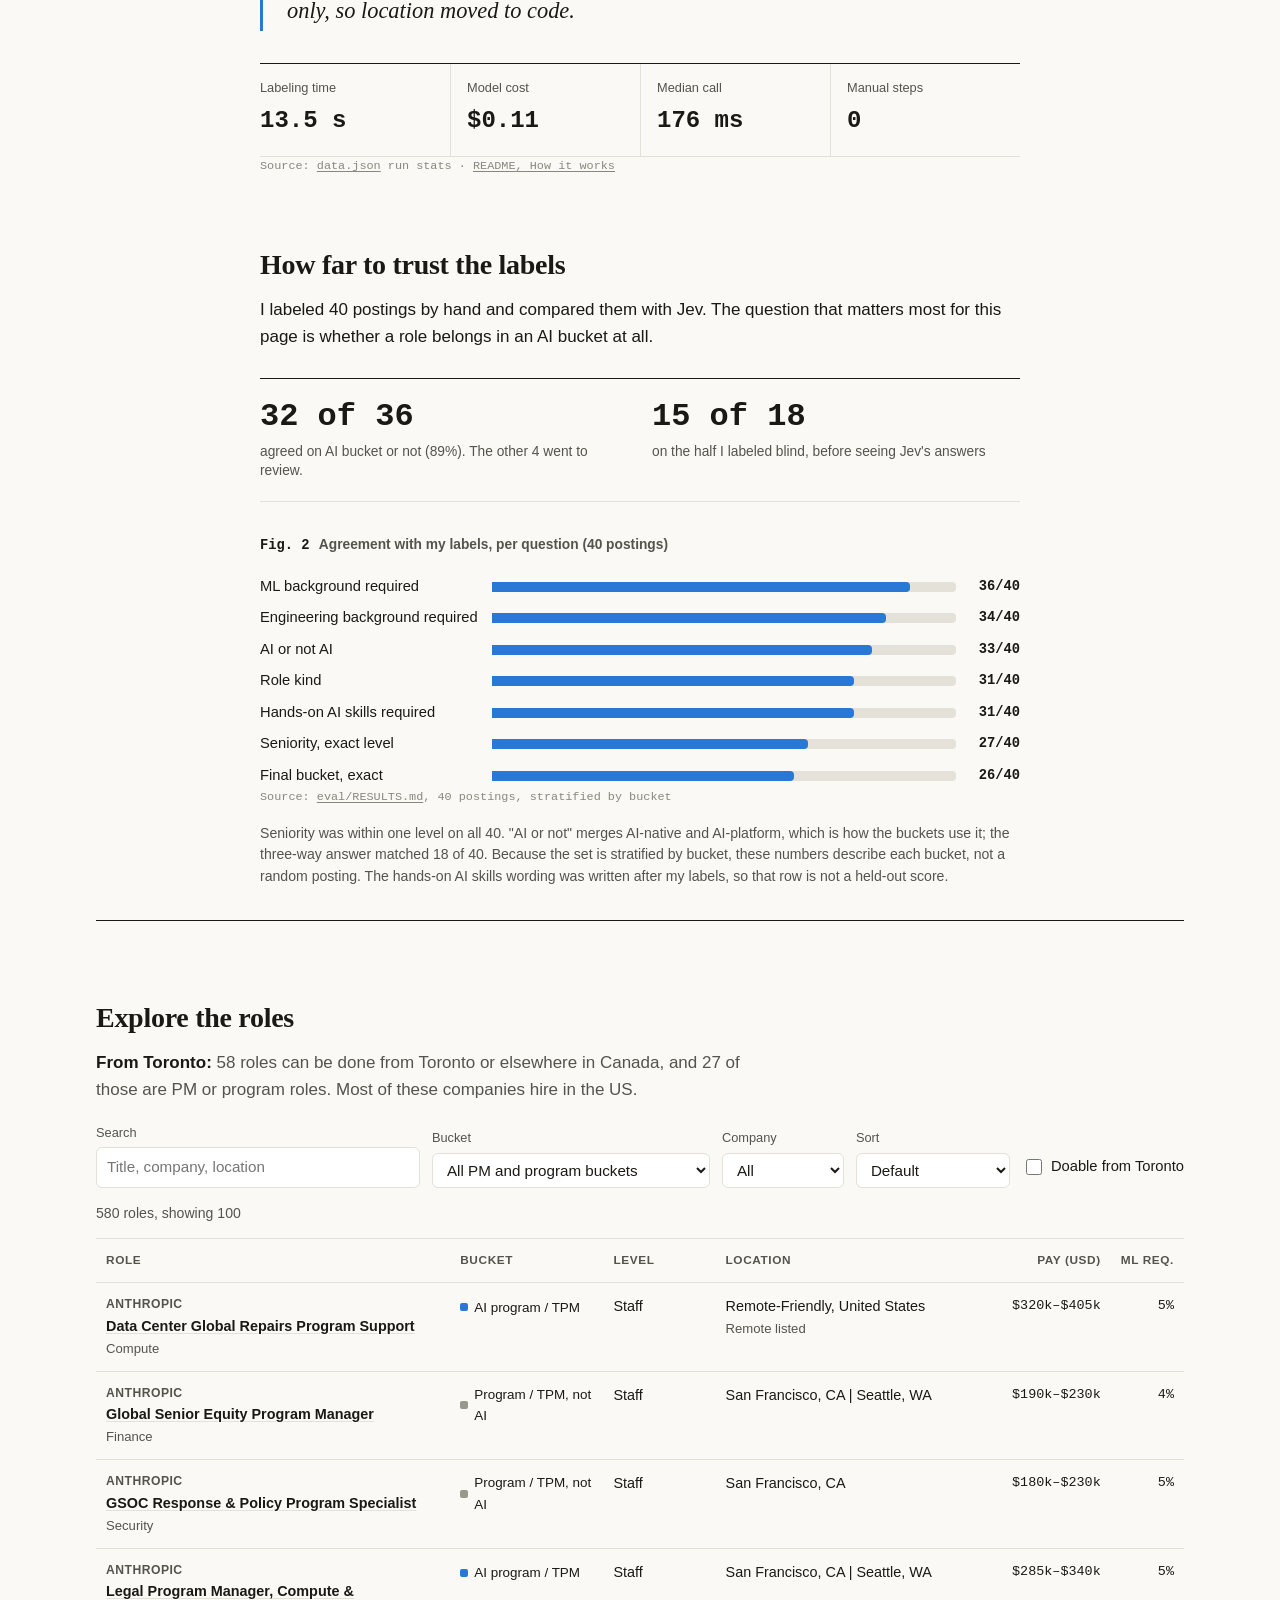
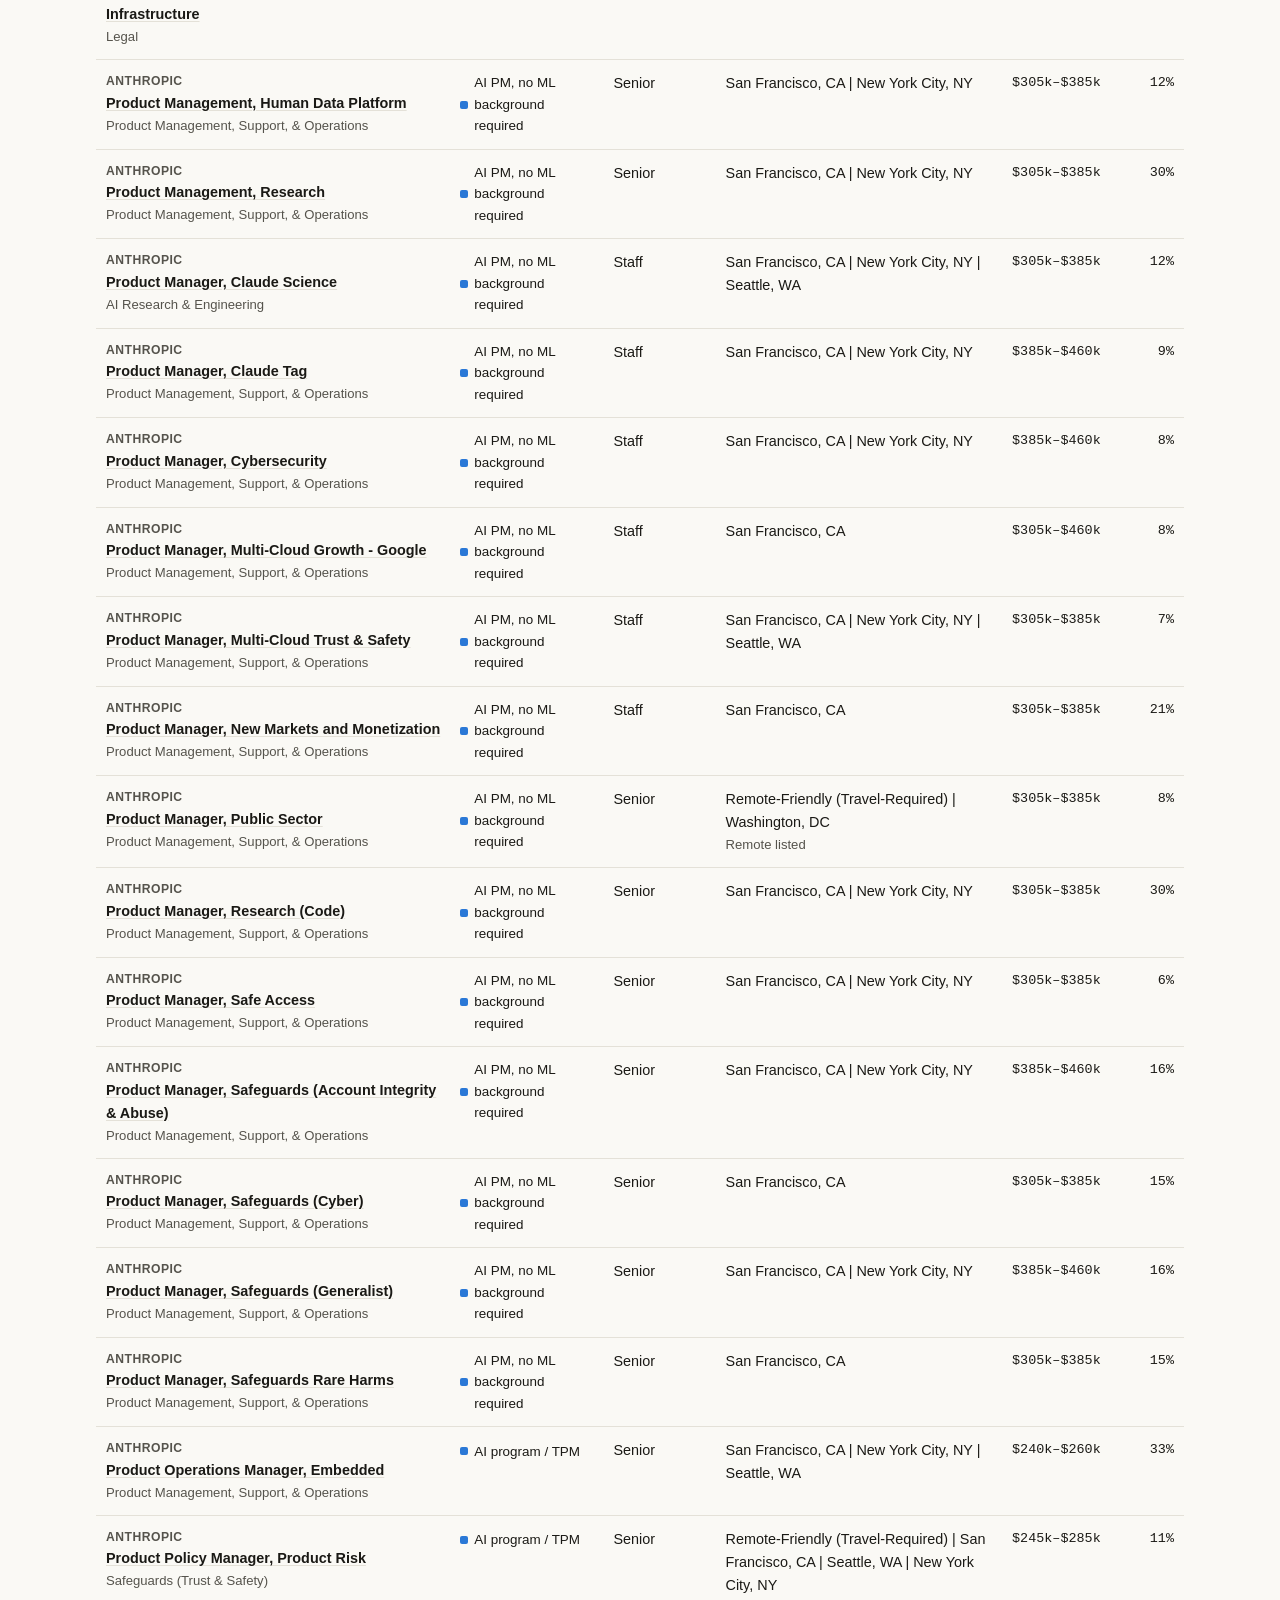
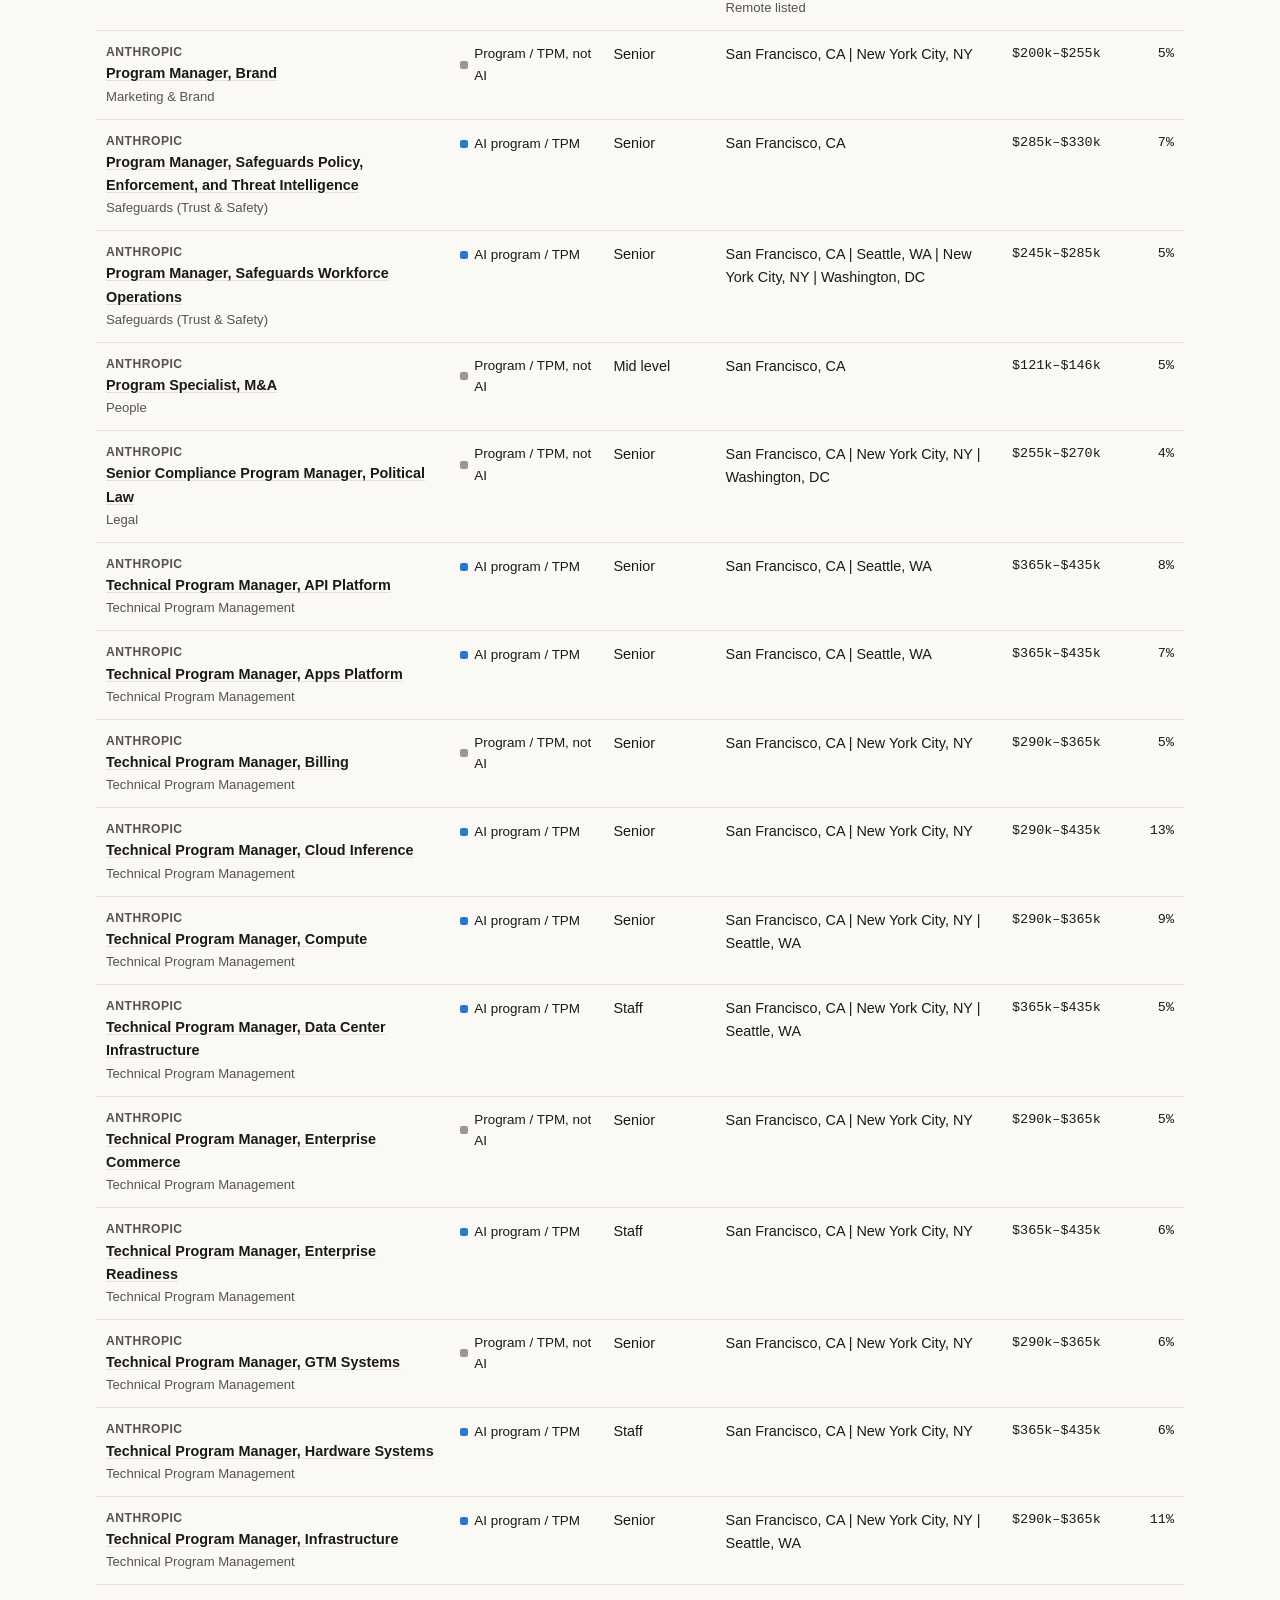
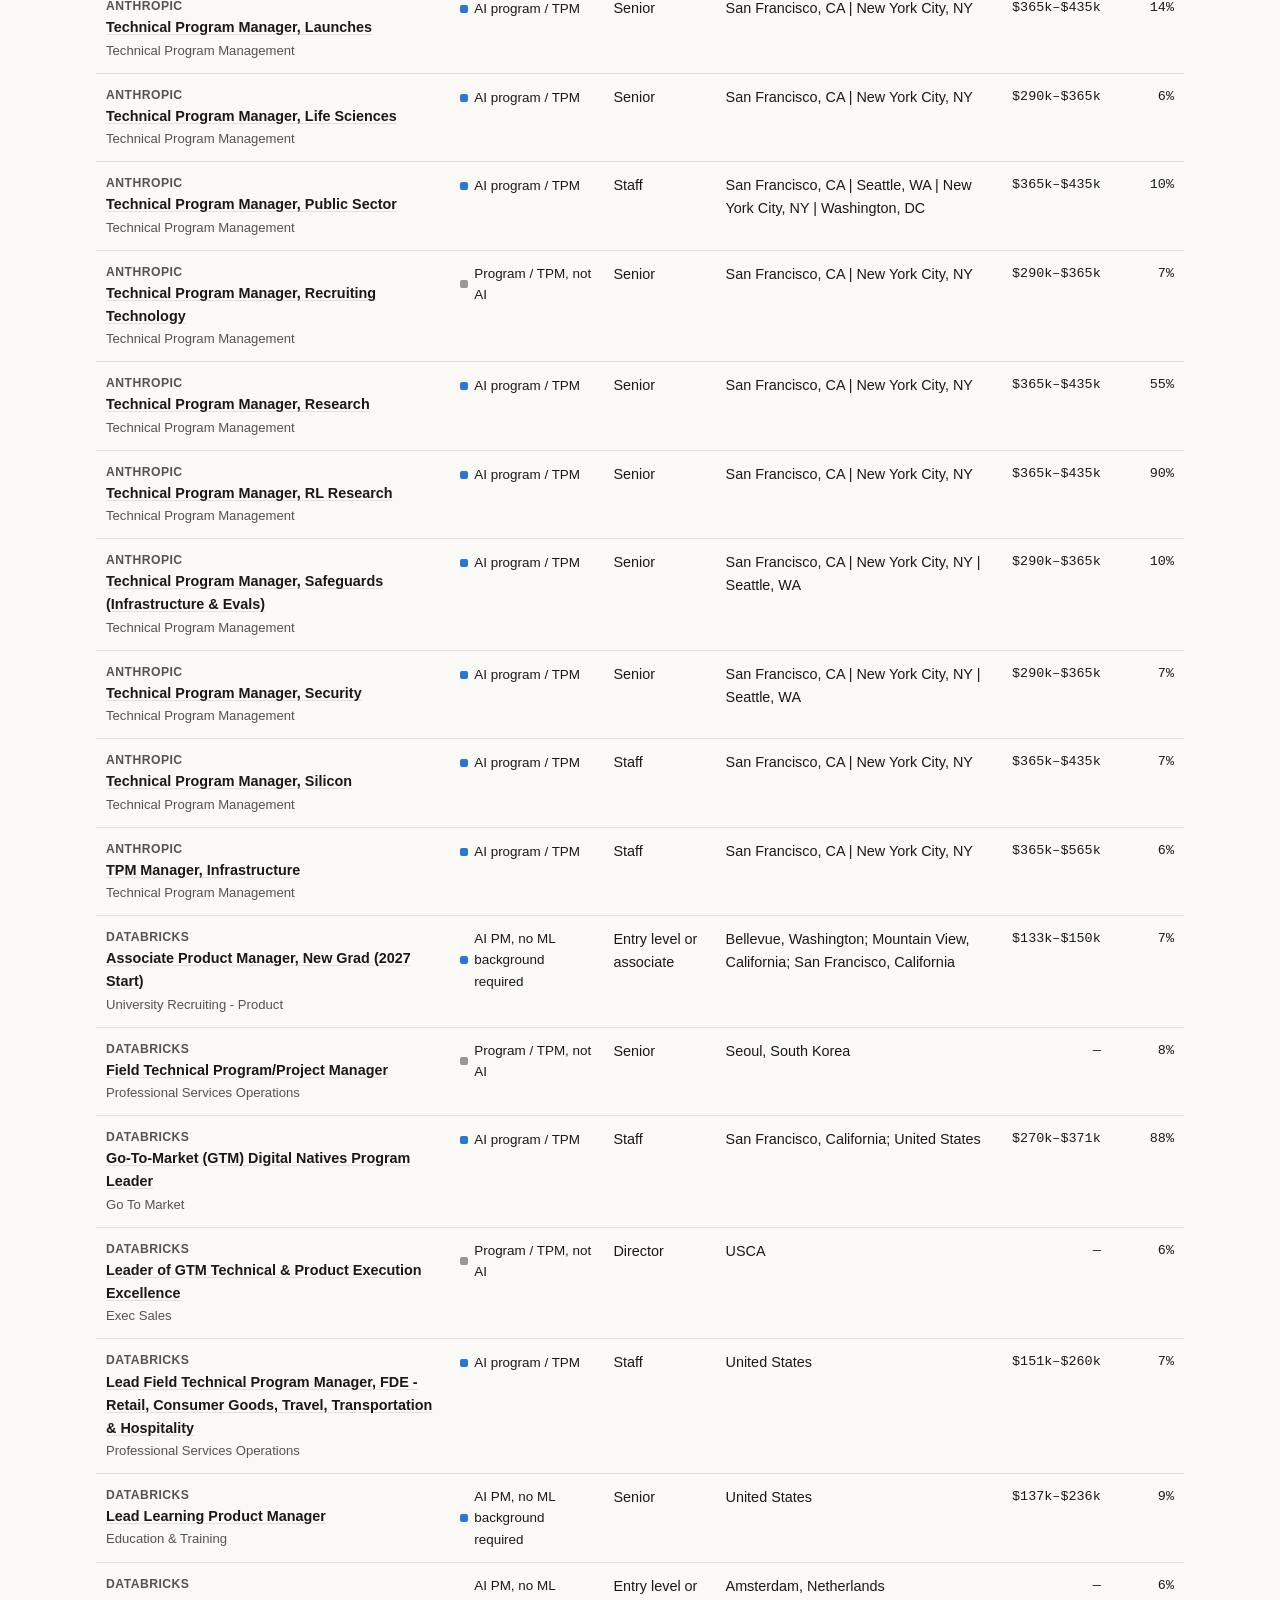
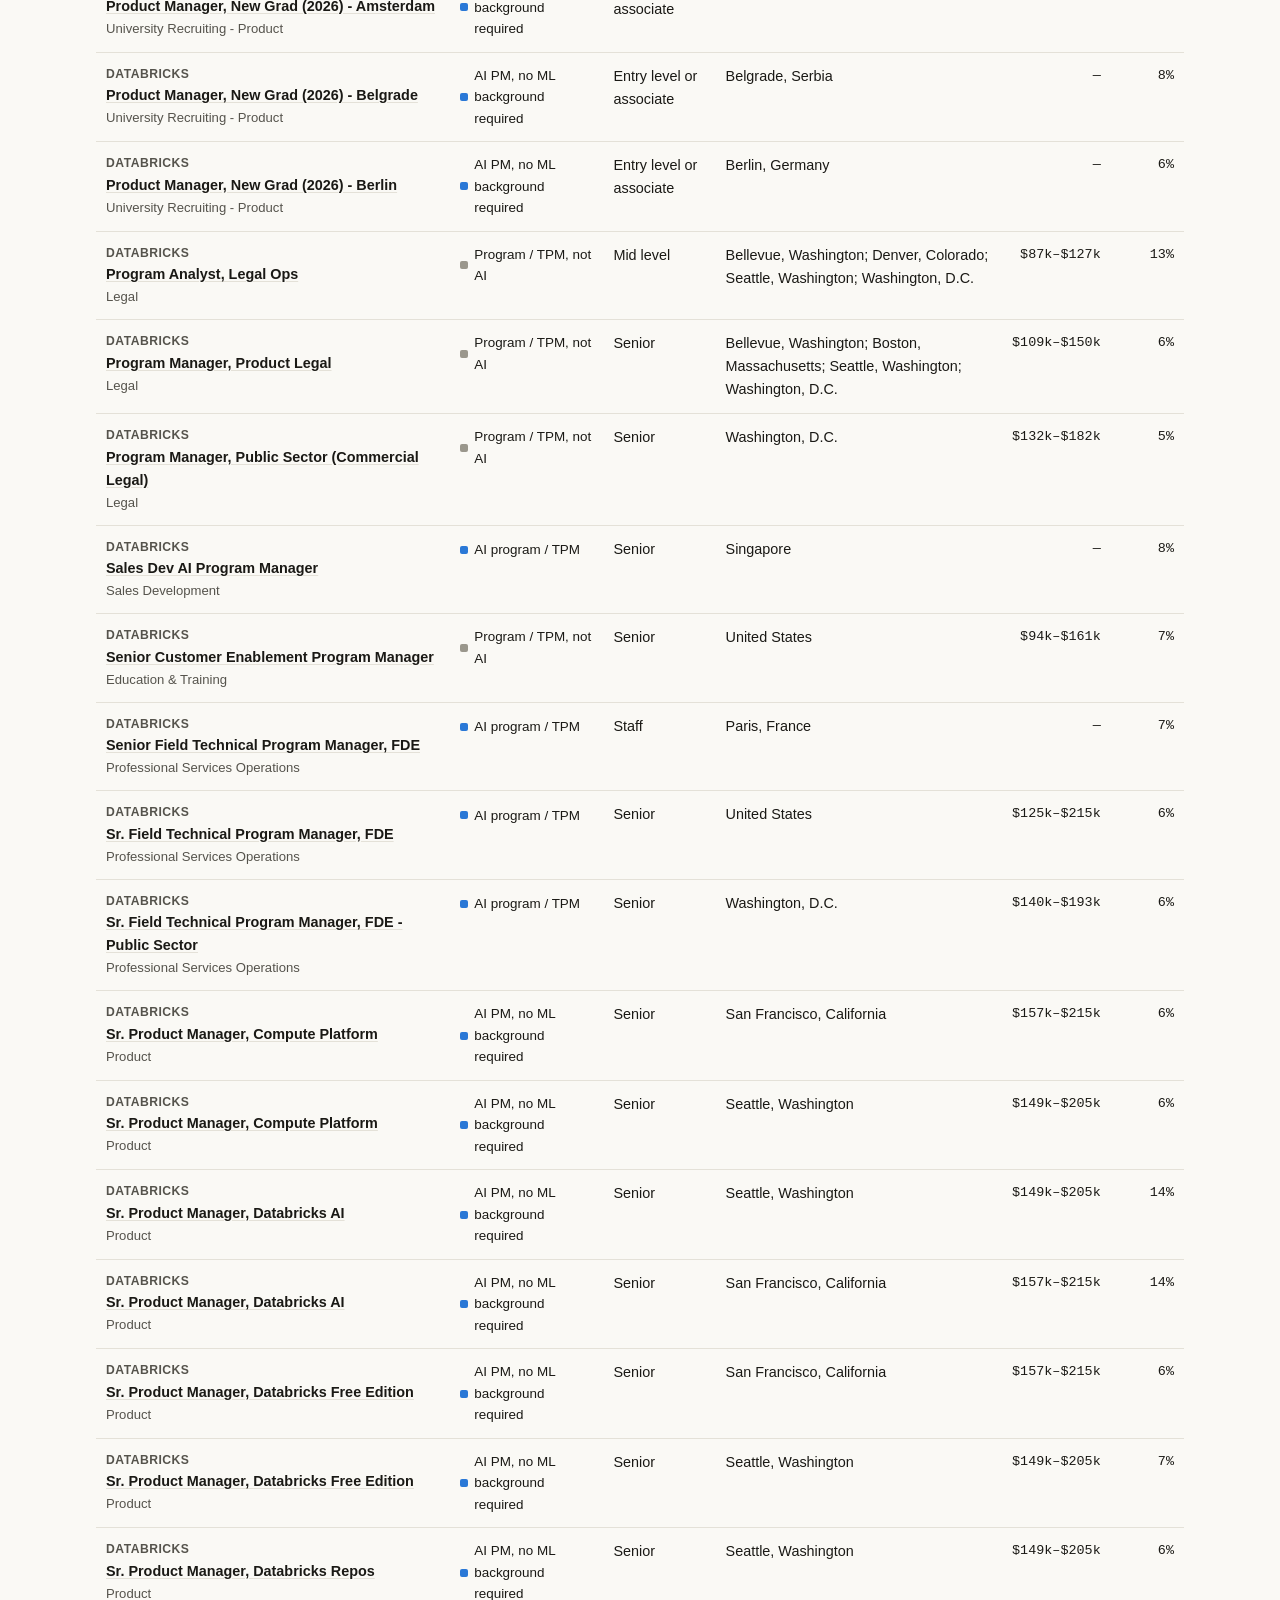
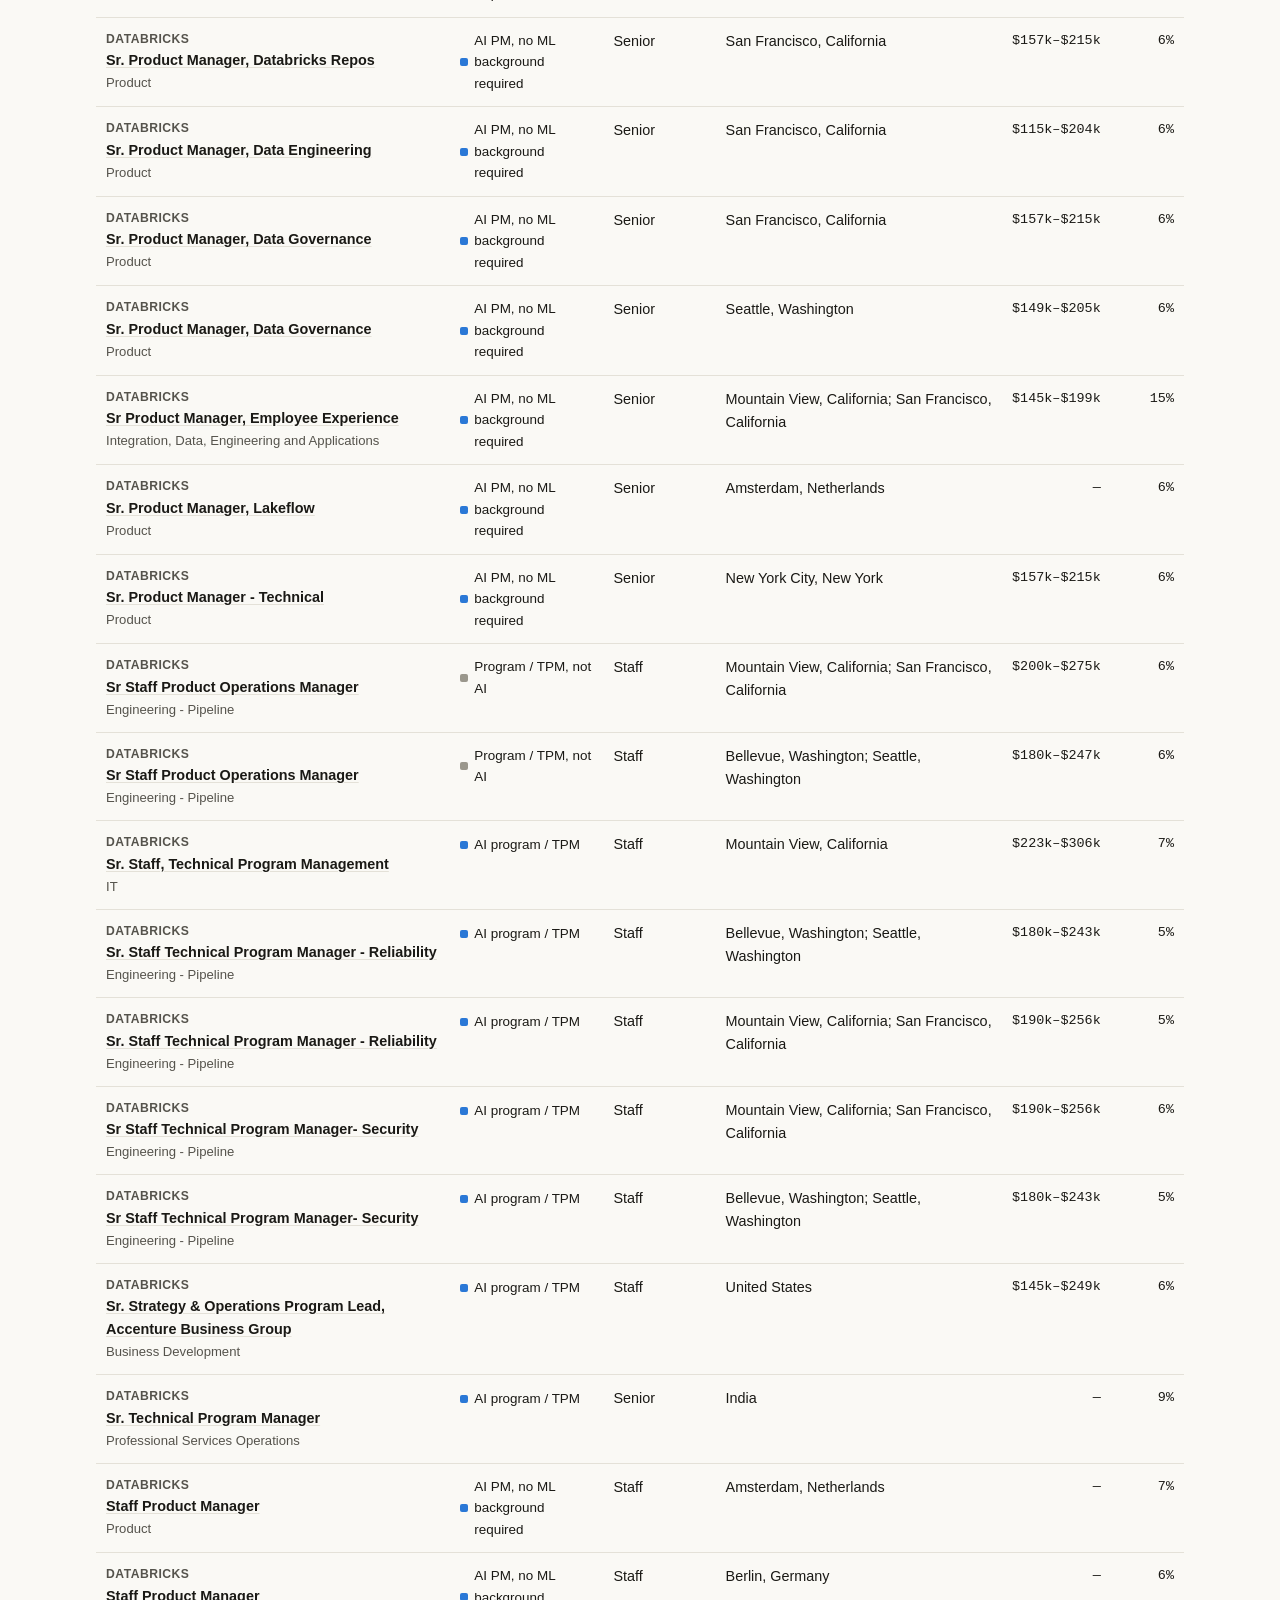
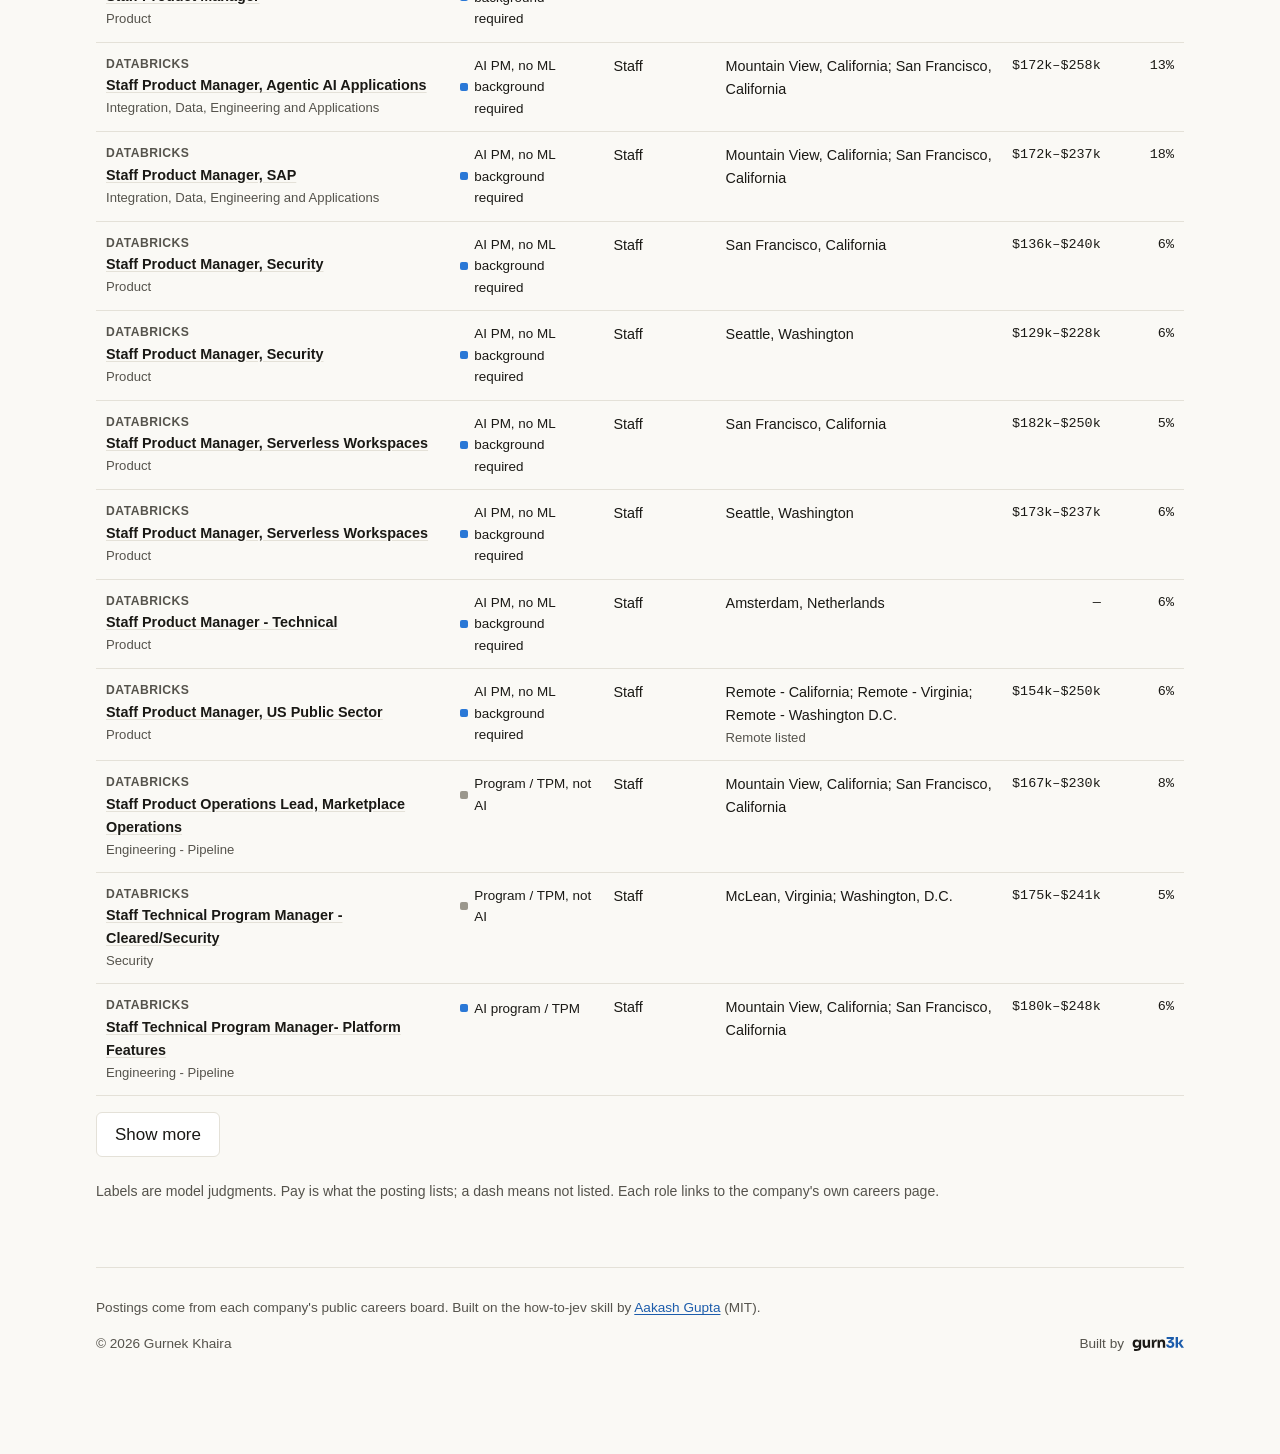
==== commit 03204199: "Add author, Open Graph tags and a share image LinkedIn showed no author and no preview image. Adds m" ====
--- a/site/index.html
+++ b/site/index.html
@@ -7,6 +7,16 @@
 <meta name="description" content="Every product, program and TPM opening at 36 AI and tech companies, labeled by Jev in 15 seconds for 11 cents.">
 <meta property="og:title" content="AI PM Job Radar">
 <meta property="og:description" content="Every product, program and TPM opening at 36 AI and tech companies, labeled by Jev in 15 seconds for 11 cents.">
+<meta name="author" content="Gurnek Khaira">
+<link rel="canonical" href="https://ai-pm-job-radar.vercel.app/">
+<meta property="og:type" content="website">
+<meta property="og:site_name" content="AI PM Job Radar">
+<meta property="og:url" content="https://ai-pm-job-radar.vercel.app/">
+<meta property="og:image" content="https://ai-pm-job-radar.vercel.app/share.png">
+<meta property="og:image:width" content="1200">
+<meta property="og:image:height" content="630">
+<meta property="og:image:alt" content="AI PM Job Radar. Which AI product manager openings require hands-on ML experience? Every product, program and TPM opening at 36 AI and tech companies, labeled each week. By Gurnek Khaira.">
+<meta name="twitter:card" content="summary_large_image">
 <link rel="icon" href="data:image/svg+xml,%3Csvg xmlns='http://www.w3.org/2000/svg' viewBox='0 0 32 32'%3E%3Ccircle cx='16' cy='16' r='13' fill='none' stroke='%232a78d6' stroke-width='2.5'/%3E%3Ccircle cx='16' cy='16' r='7' fill='none' stroke='%232a78d6' stroke-width='1.5' opacity='.5'/%3E%3Cpath d='M16 16 L25.2 6.8' stroke='%232a78d6' stroke-width='2.5' stroke-linecap='round'/%3E%3Ccircle cx='21' cy='20' r='2.2' fill='%232a78d6'/%3E%3C/svg%3E">
 <link rel="stylesheet" href="style.css">
 <script src="app.js" defer></script>
--- a/site/style.css
+++ b/site/style.css
@@ -161,13 +161,18 @@
 
 footer { margin-top: 64px; padding-top: 16px; border-top: 1px solid var(--rule); color: var(--ink-soft); font-size: 0.85rem; }
 /* Maker signature, shared across gurn3k builds: copyright left, wordmark right.
-   The wordmark is a mask filled with ink, so it follows dark mode; it turns
-   link blue on hover because it's the only link in the row. */
+   The wordmark is two masks: "gurn" in ink and "3k" in link blue, the one
+   place blue may appear outside Jev's judgments. Both follow dark mode, and on
+   hover the whole wordmark turns blue. */
 .signature { display: flex; flex-wrap: wrap; align-items: center; justify-content: space-between; gap: 8px 24px; margin-top: 12px; }
 .maker { display: inline-flex; align-items: center; gap: 8px; }
 .maker a { display: block; color: var(--ink); }
 .maker a:hover { color: var(--jev-ink); }
-.maker-mark { display: block; width: 52px; height: 14px; background: currentColor; -webkit-mask: url(gurn3k.svg) center / contain no-repeat; mask: url(gurn3k.svg) center / contain no-repeat; }
+.maker-mark { position: relative; display: block; width: 52px; height: 14px; }
+/* Two layers in the brand kit's split: "gurn" in ink, "3k" in link blue. */
+.maker-mark::before, .maker-mark::after { content: ""; position: absolute; inset: 0; }
+.maker-mark::before { background: currentColor; -webkit-mask: url(gurn3k-gurn.svg) center / contain no-repeat; mask: url(gurn3k-gurn.svg) center / contain no-repeat; }
+.maker-mark::after { background: var(--jev-ink); -webkit-mask: url(gurn3k-3k.svg) center / contain no-repeat; mask: url(gurn3k-3k.svg) center / contain no-repeat; }
 
 @media (max-width: 760px) {
   body { font-size: 16px; }
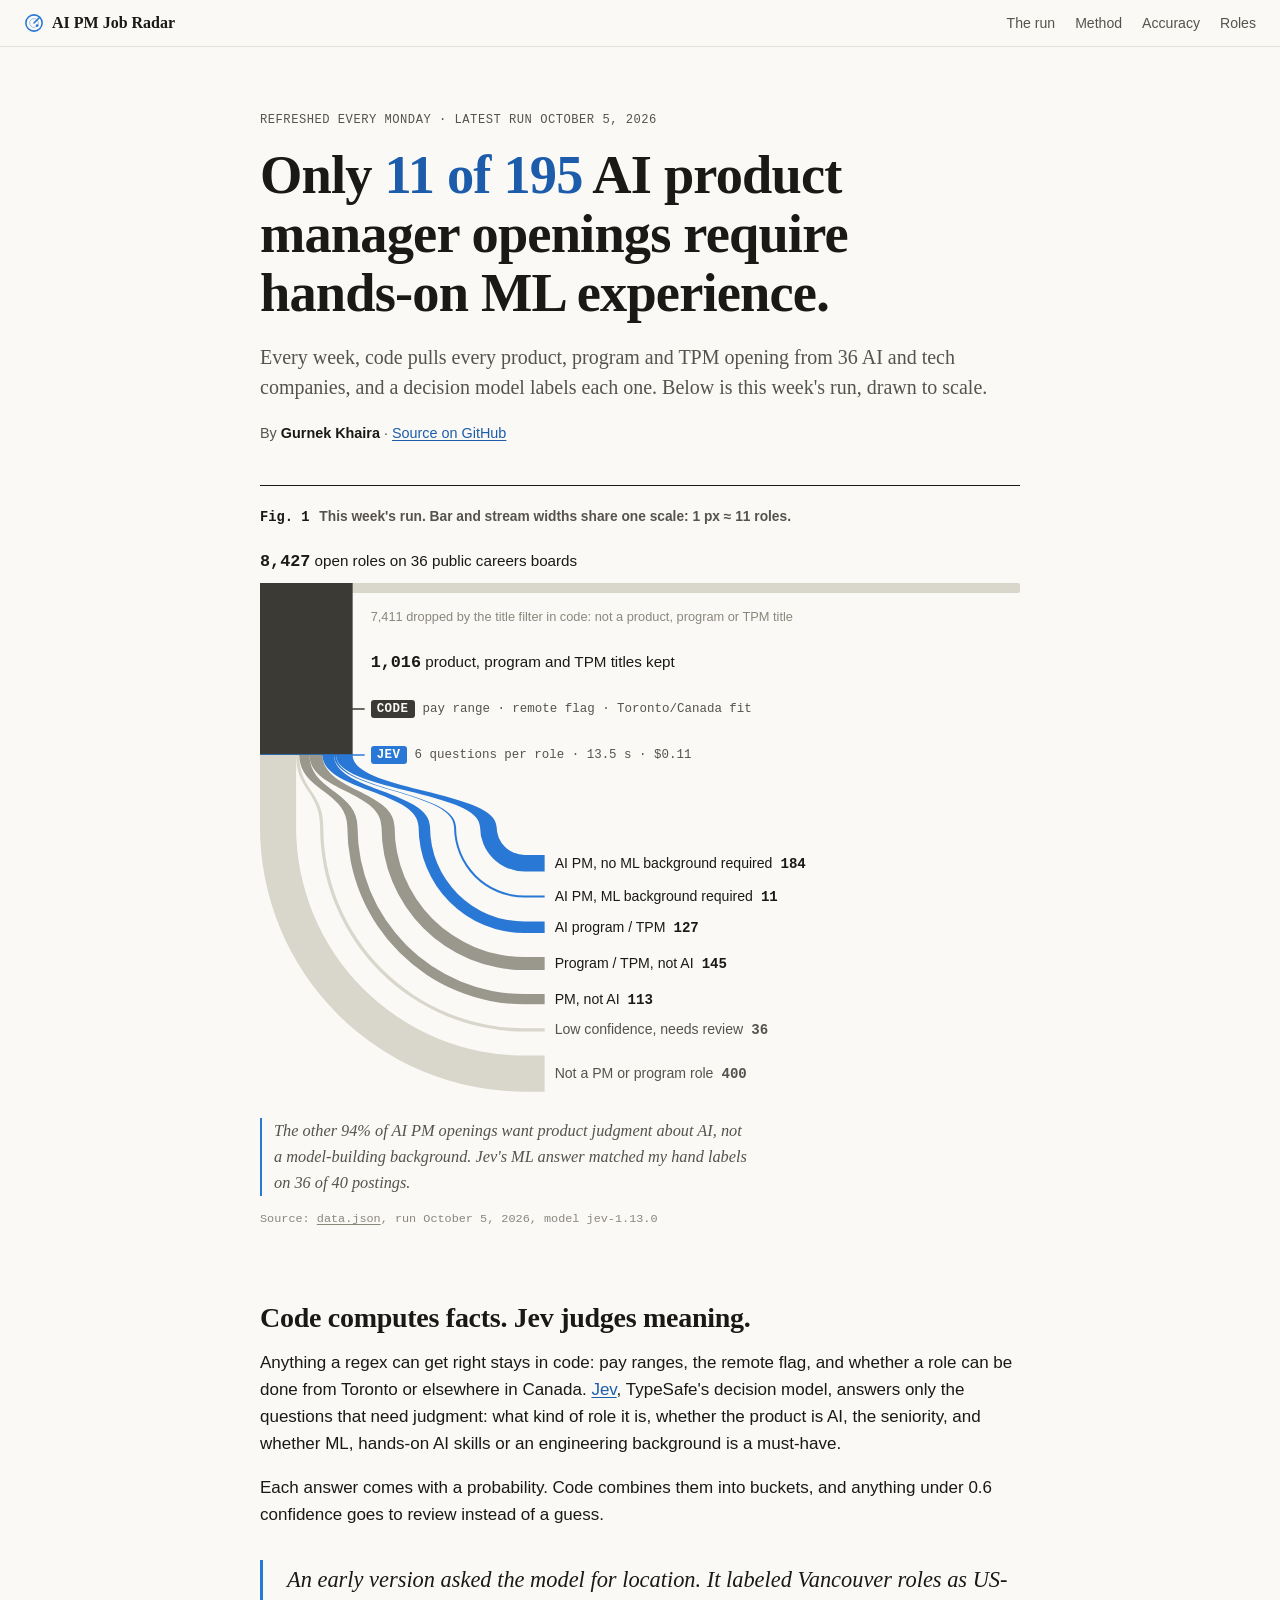
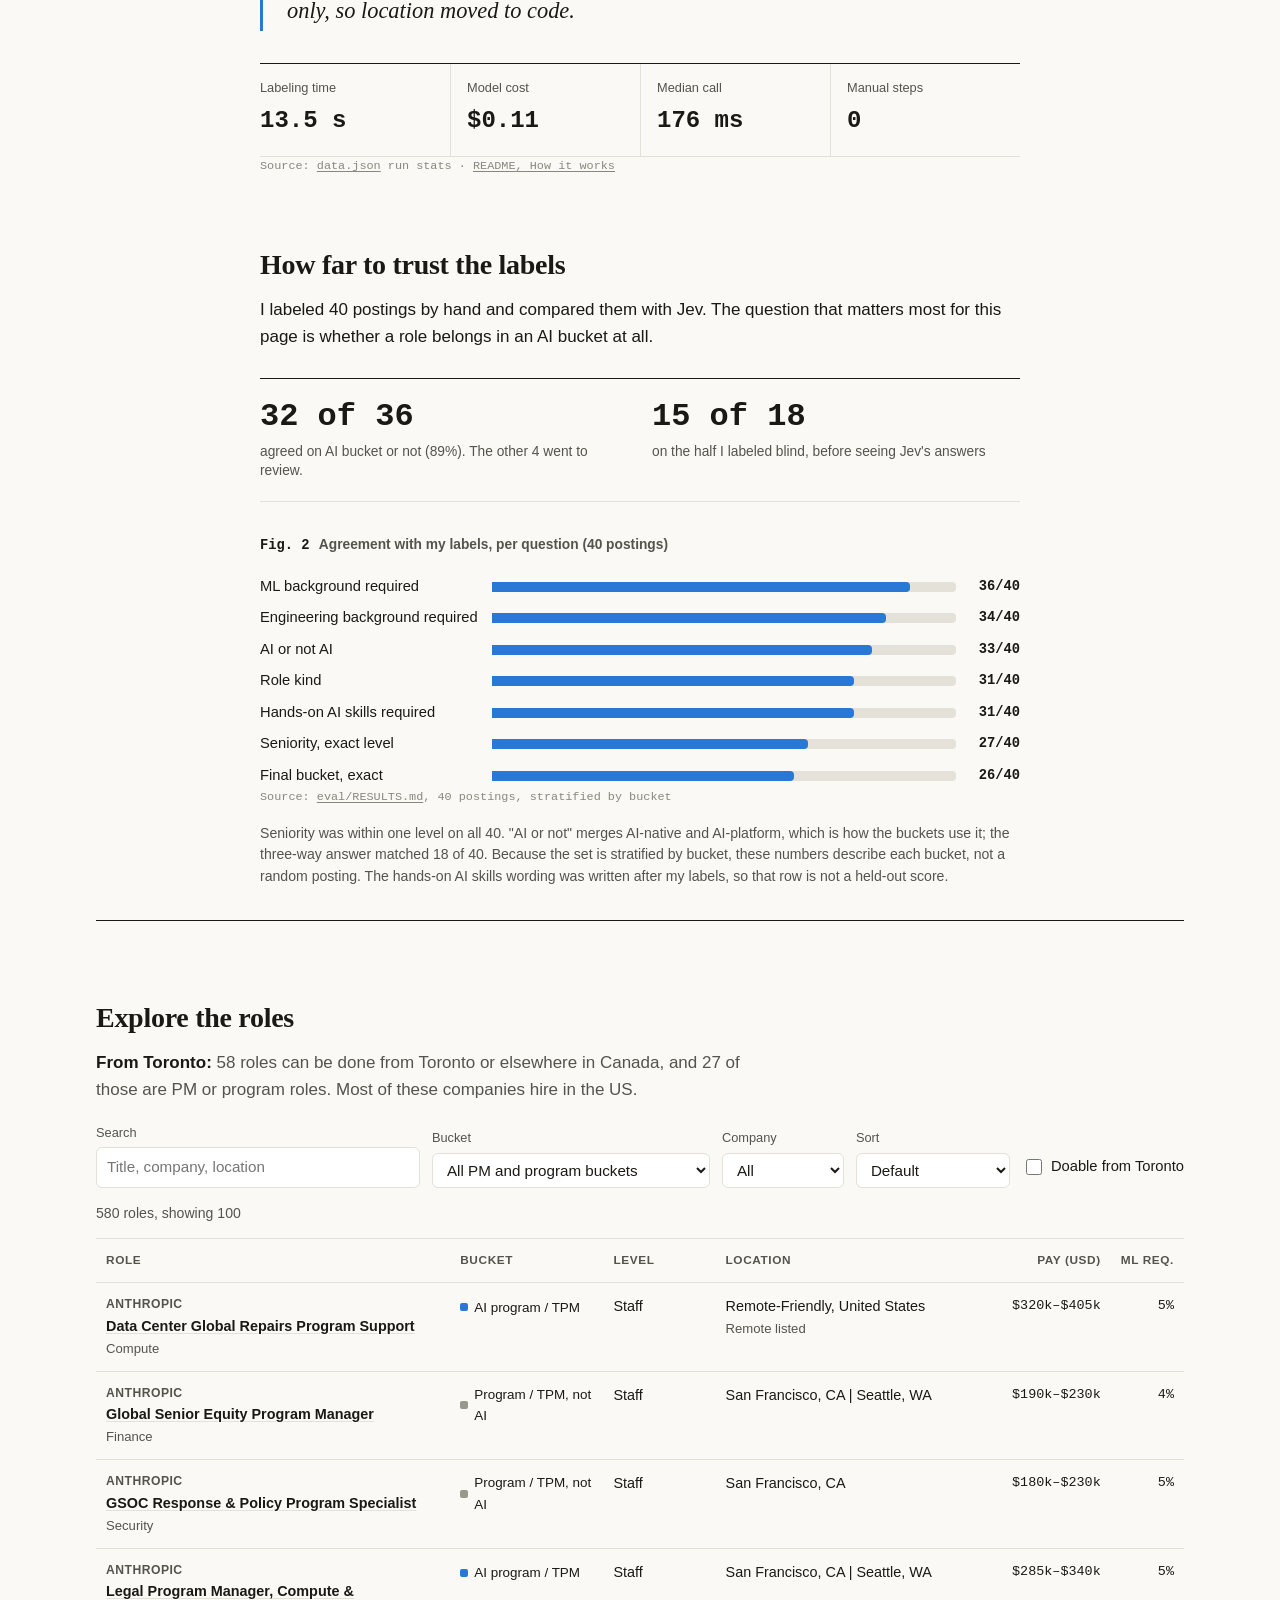
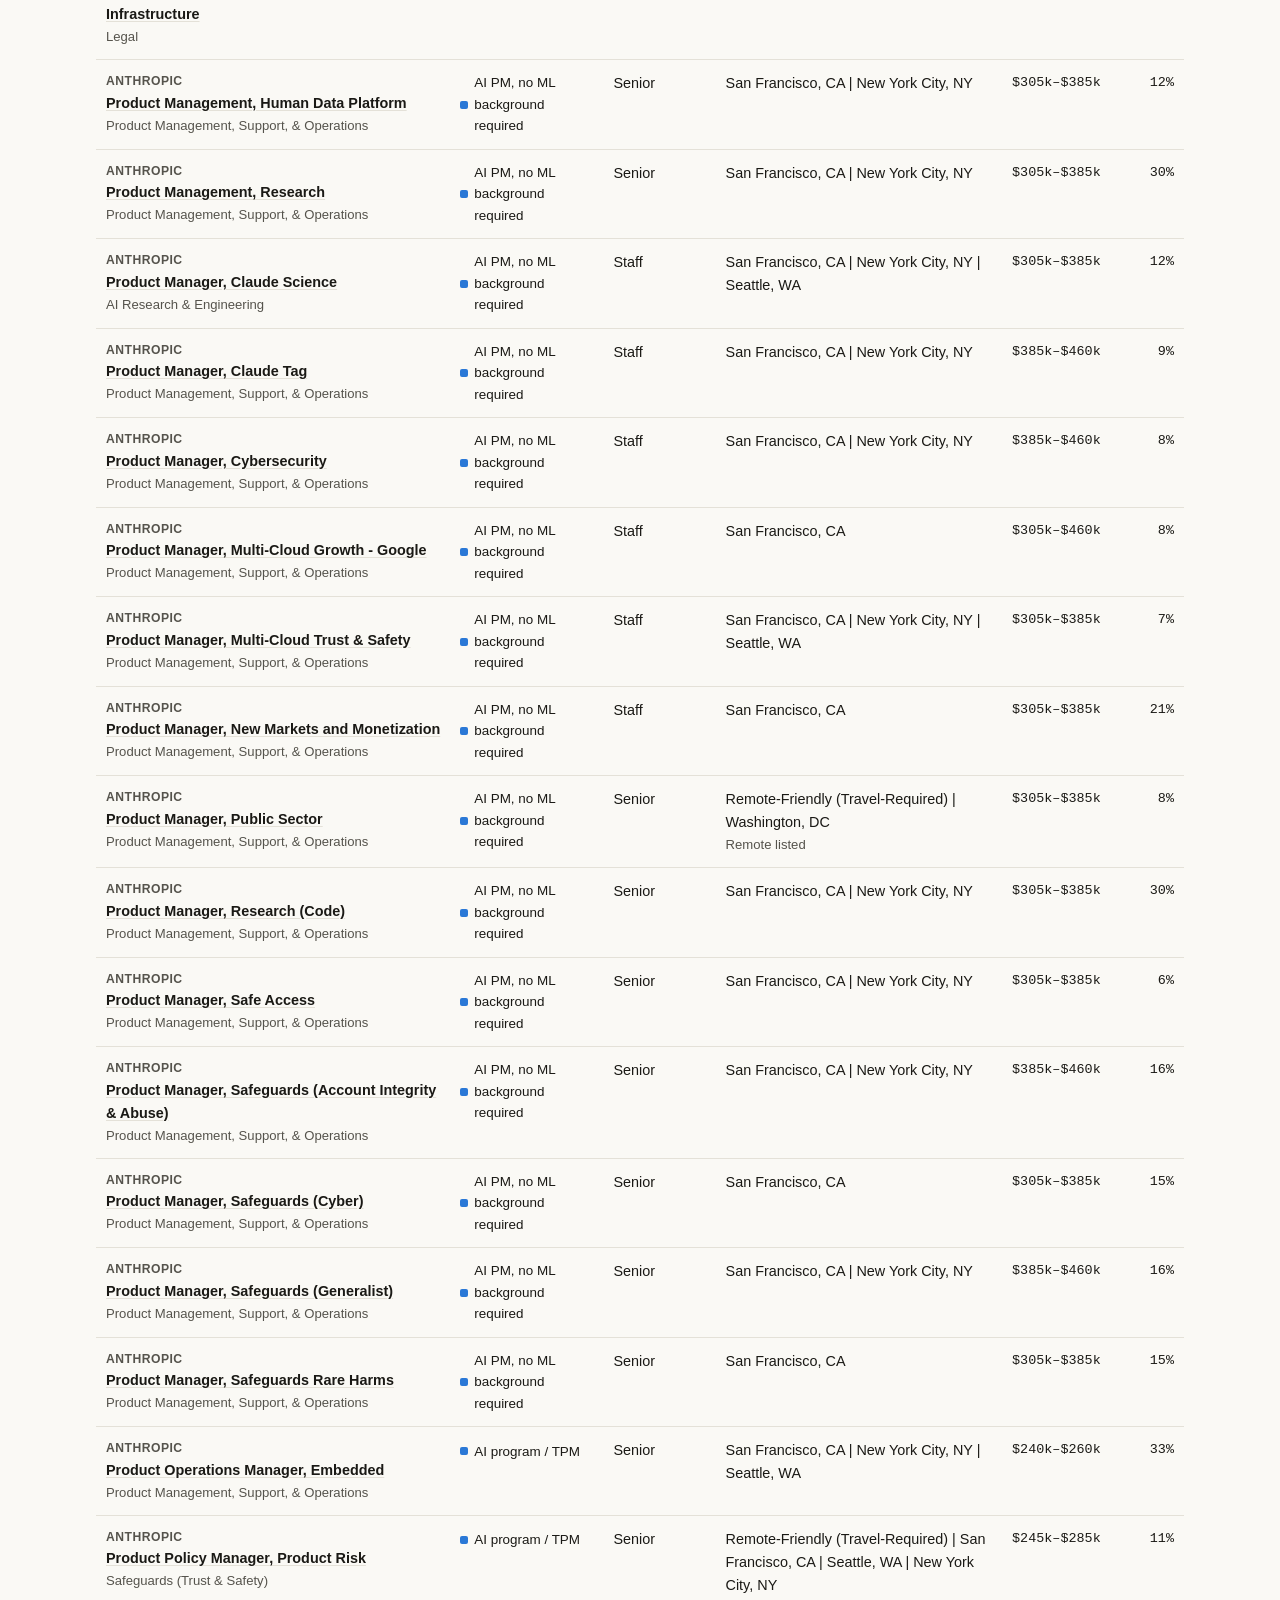
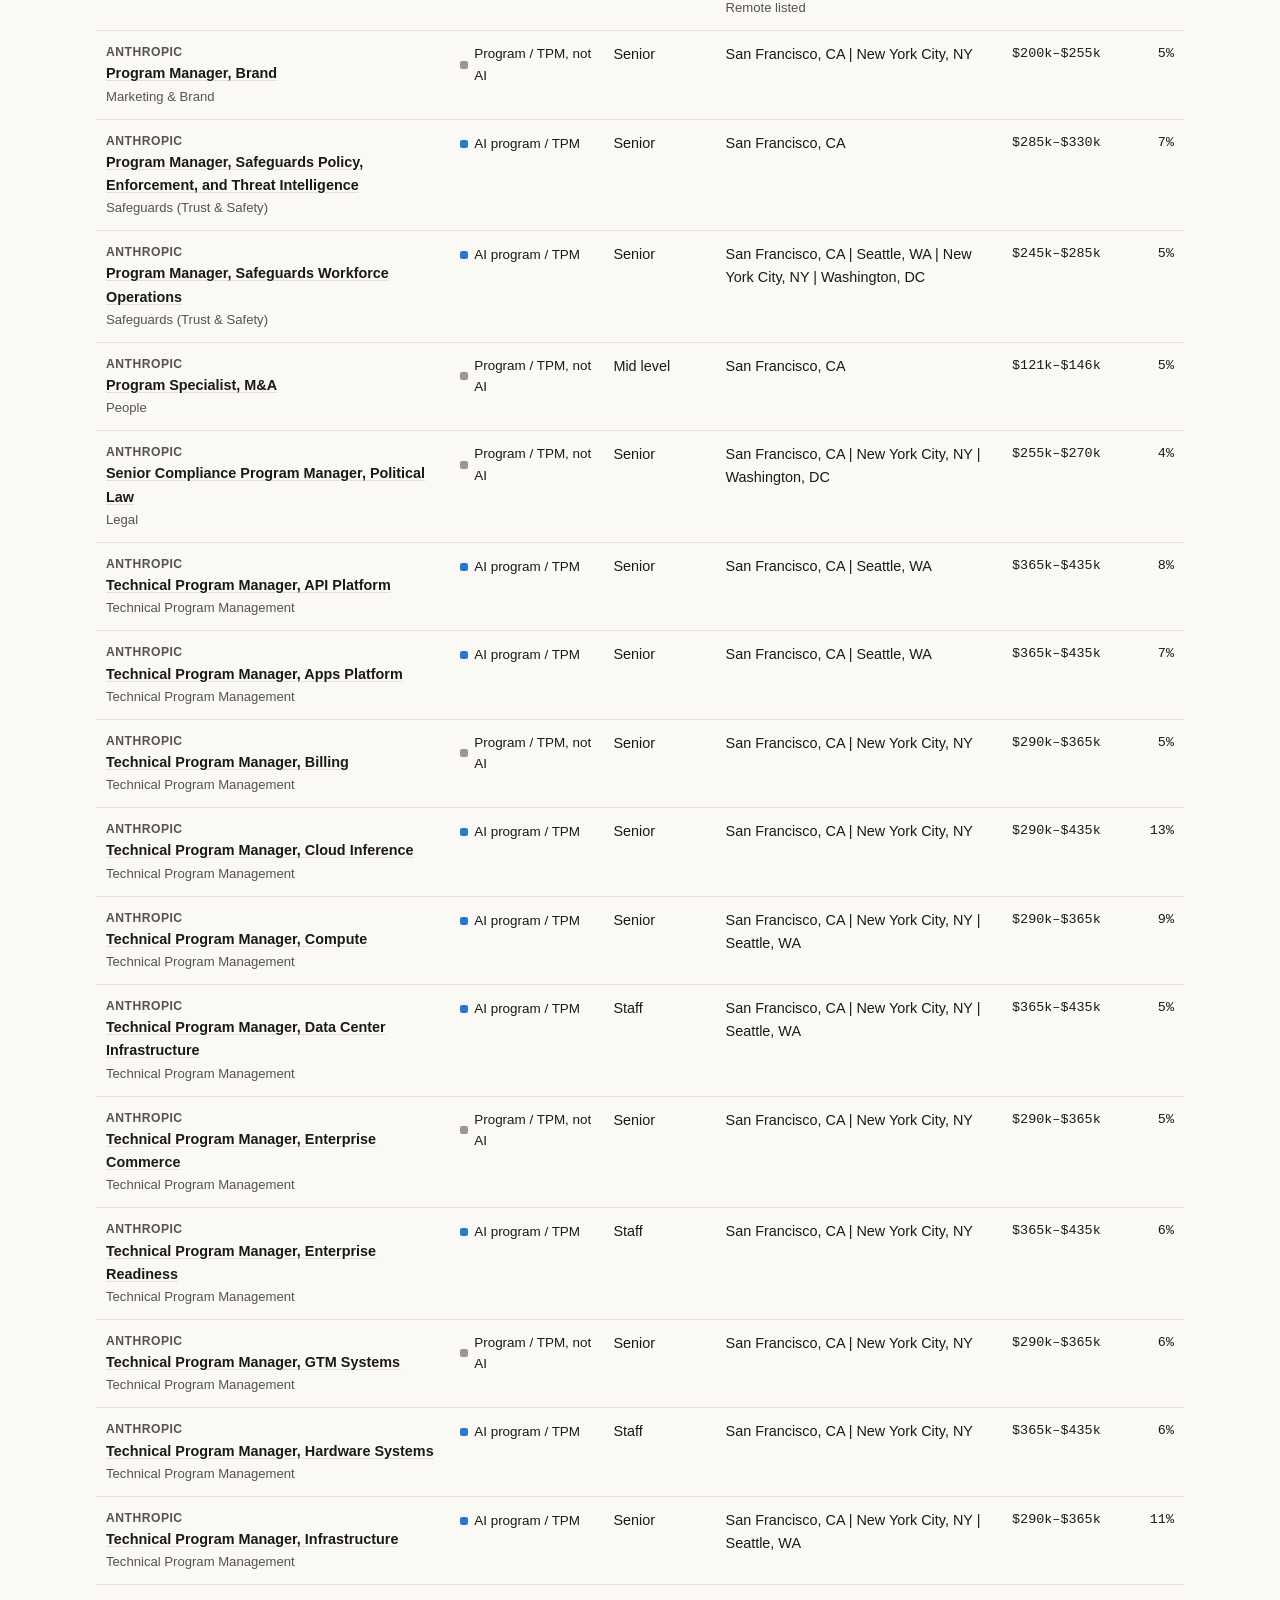
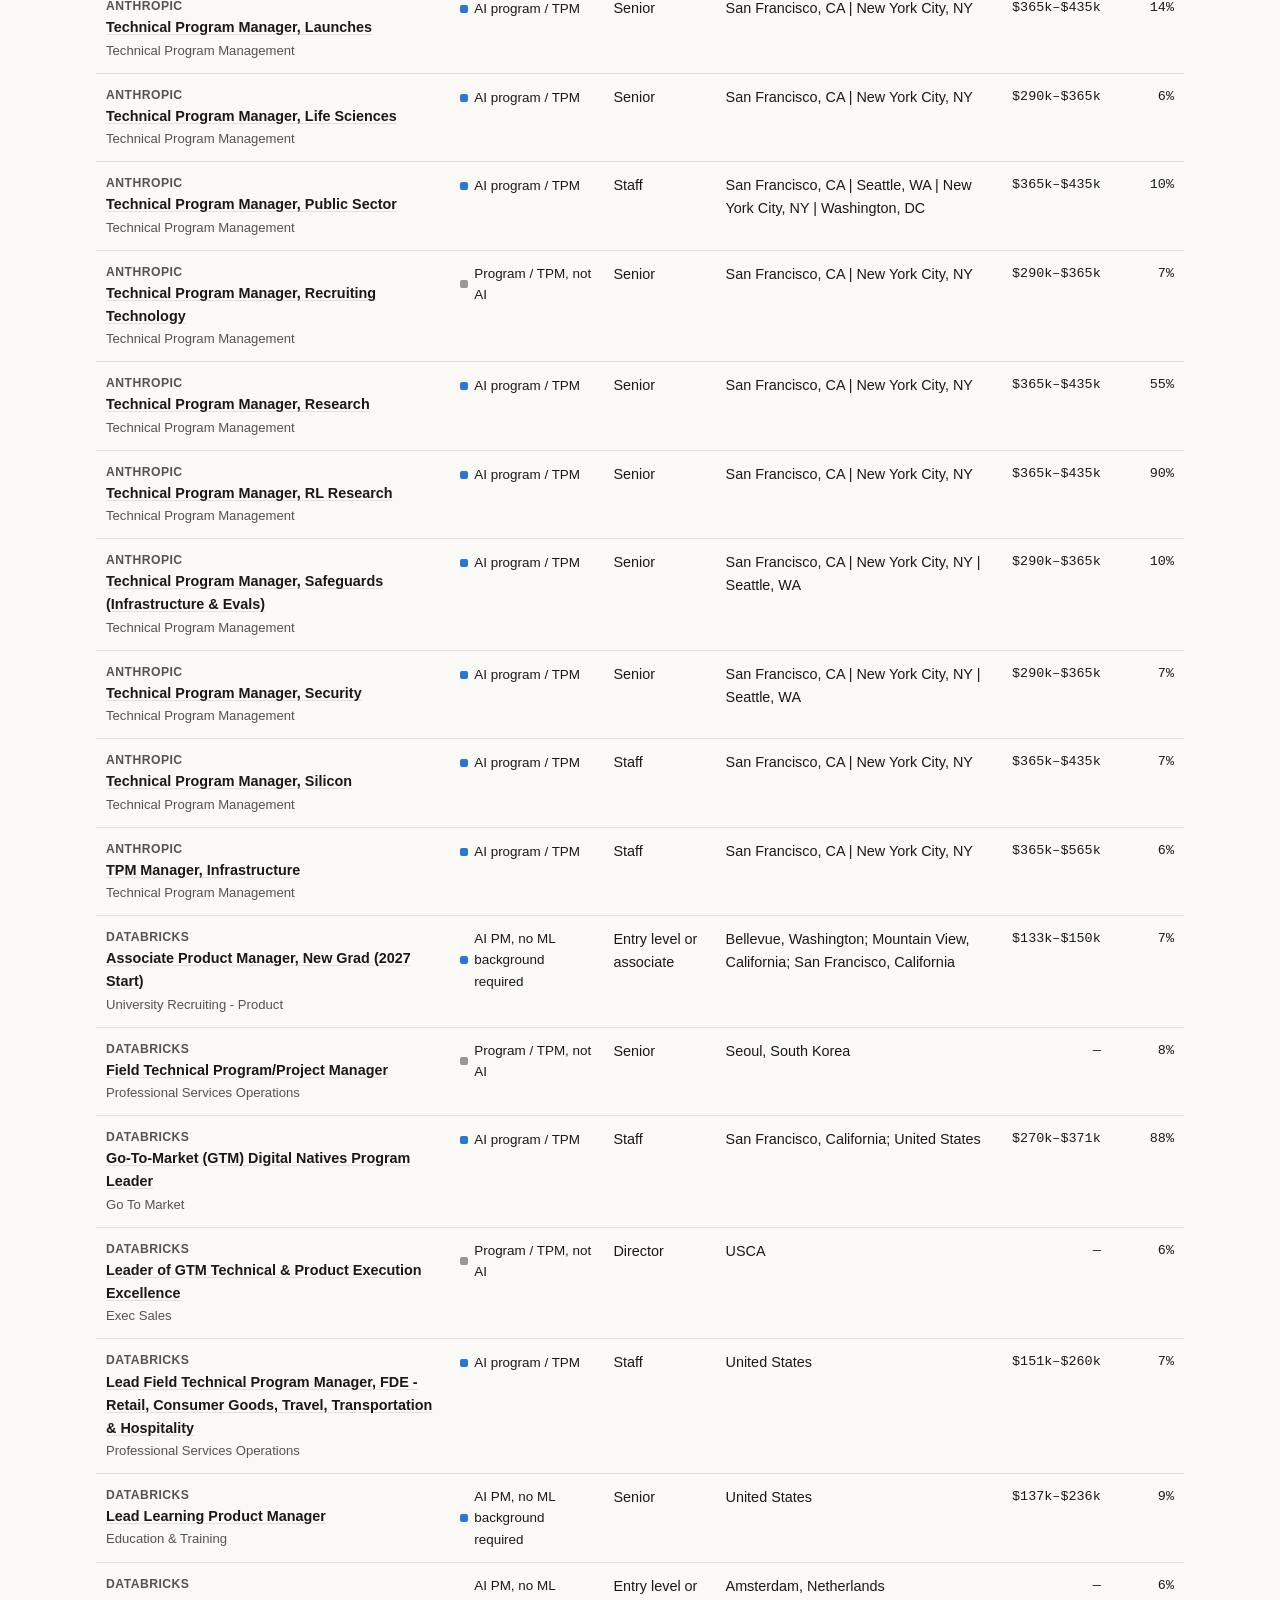
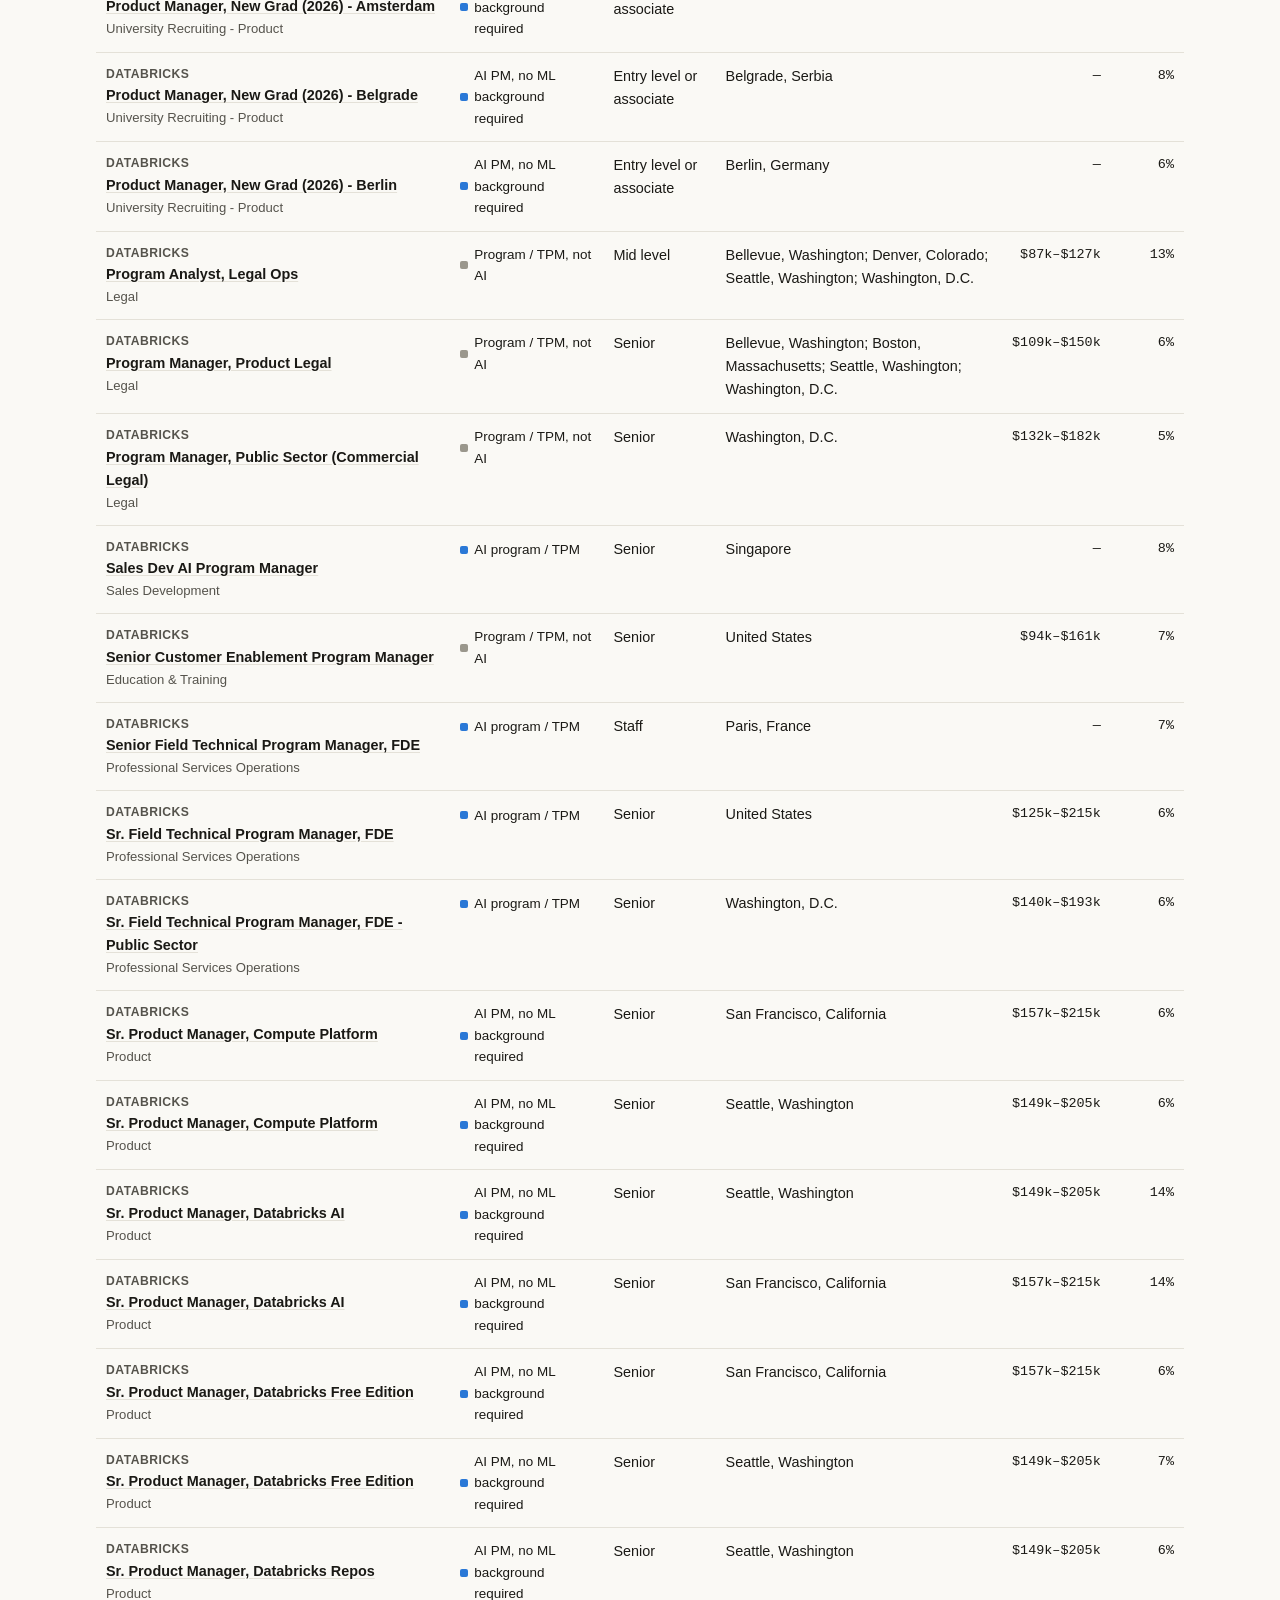
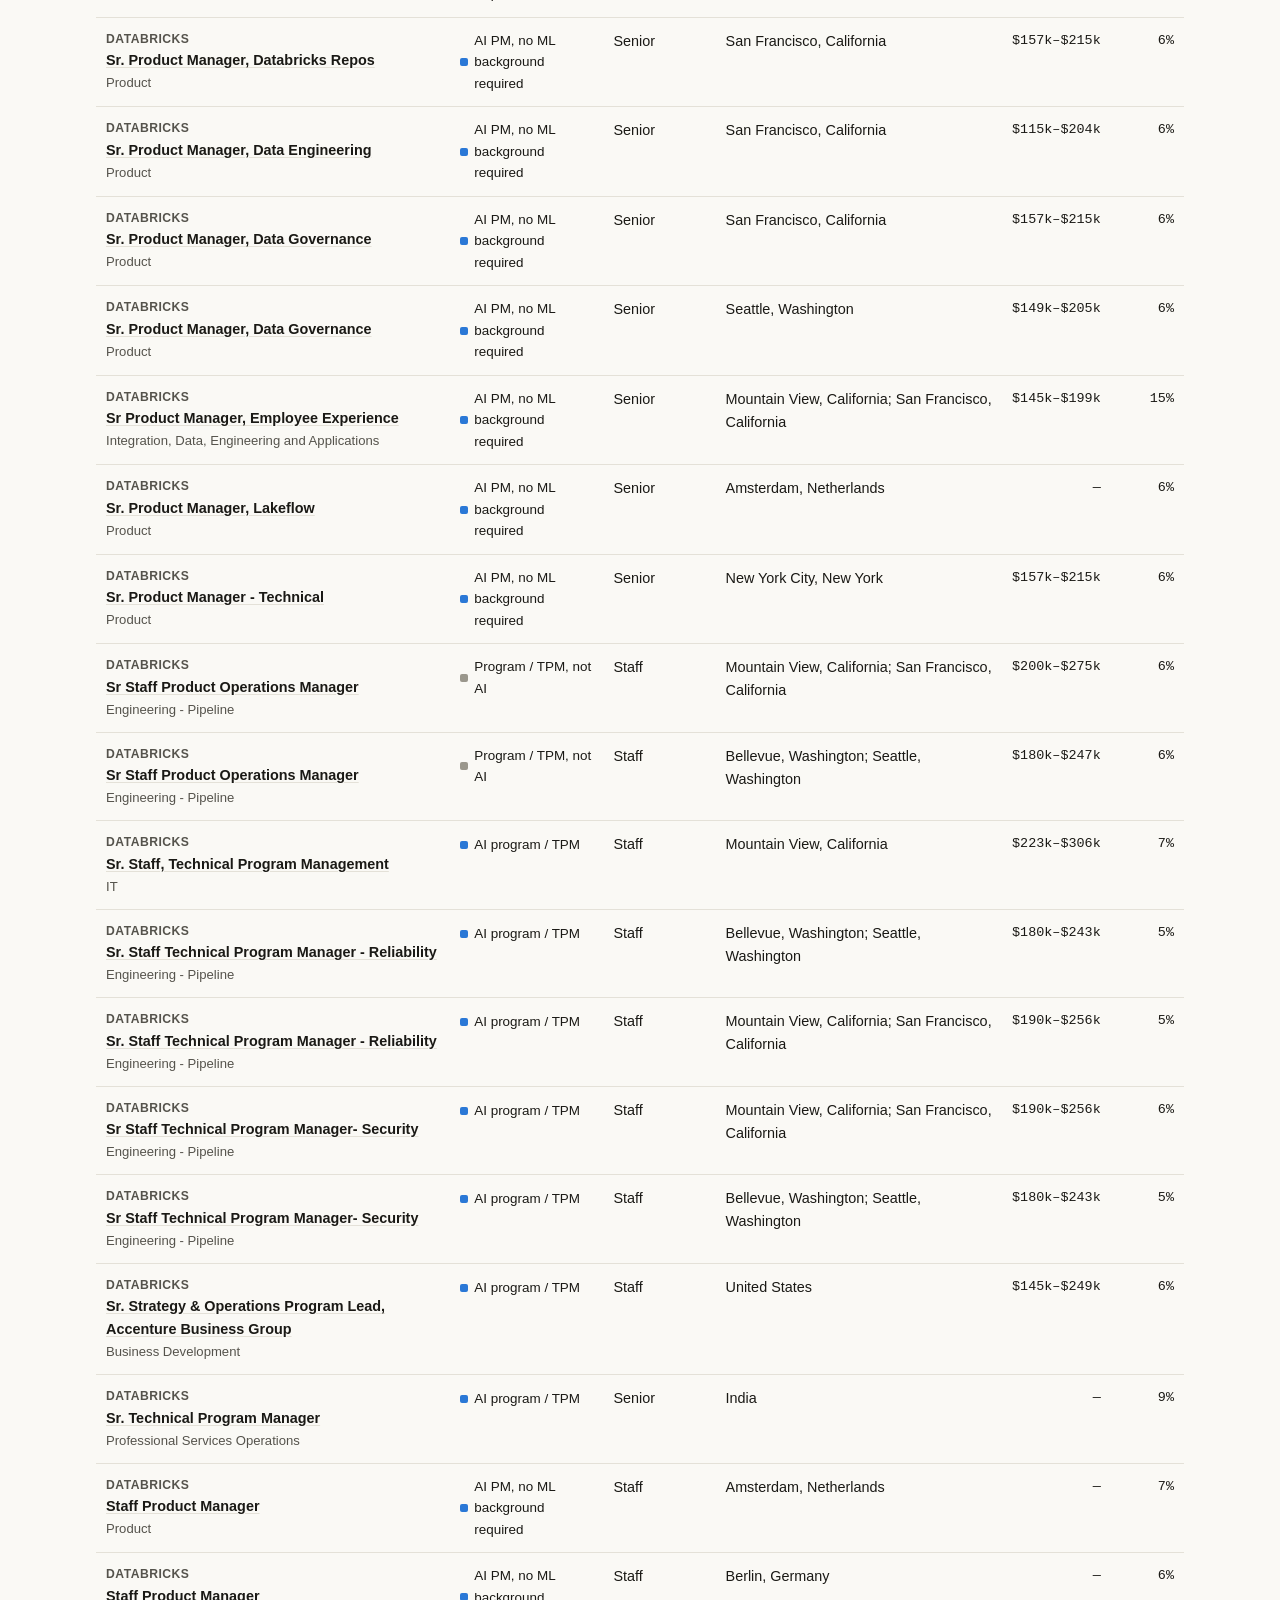
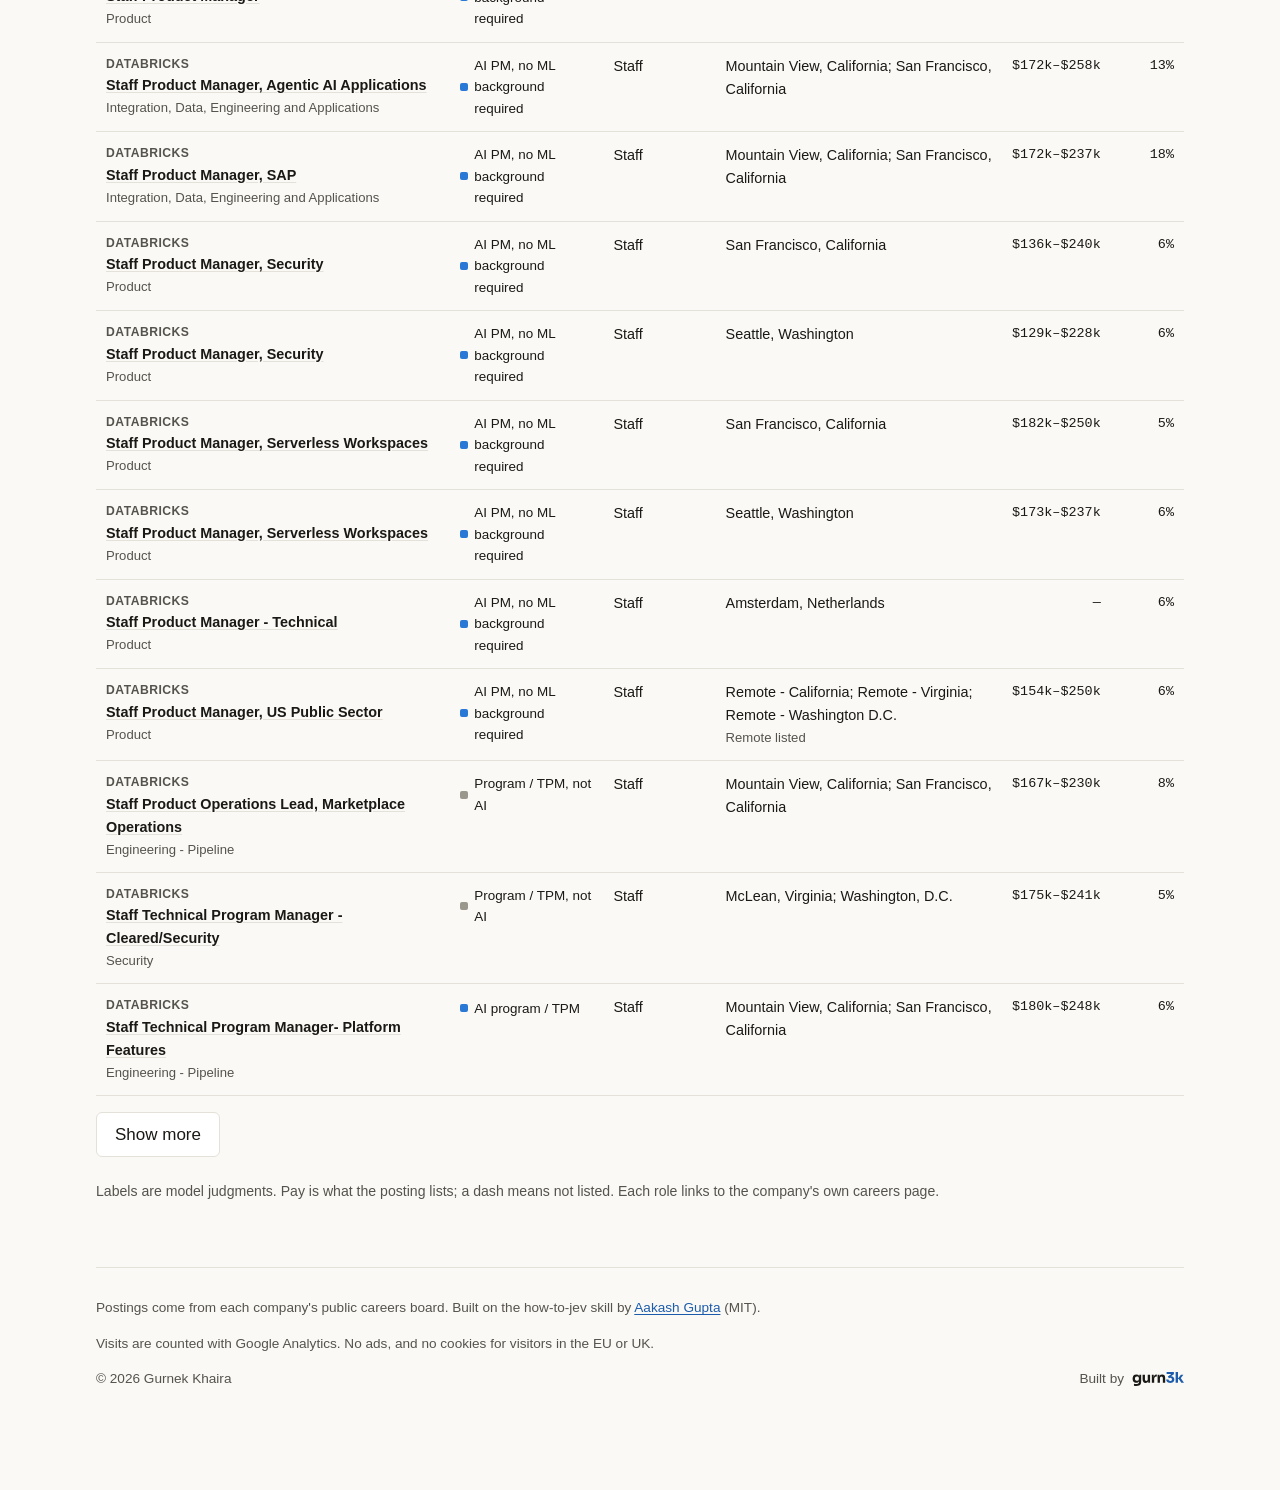
==== commit 6996f3bd: "Count visits with Google Analytics Same setup as the portfolio and Whose Move: shared GA4 property G" ====
--- a/site/index.html
+++ b/site/index.html
@@ -19,6 +19,7 @@
 <meta name="twitter:card" content="summary_large_image">
 <link rel="icon" href="data:image/svg+xml,%3Csvg xmlns='http://www.w3.org/2000/svg' viewBox='0 0 32 32'%3E%3Ccircle cx='16' cy='16' r='13' fill='none' stroke='%232a78d6' stroke-width='2.5'/%3E%3Ccircle cx='16' cy='16' r='7' fill='none' stroke='%232a78d6' stroke-width='1.5' opacity='.5'/%3E%3Cpath d='M16 16 L25.2 6.8' stroke='%232a78d6' stroke-width='2.5' stroke-linecap='round'/%3E%3Ccircle cx='21' cy='20' r='2.2' fill='%232a78d6'/%3E%3C/svg%3E">
 <link rel="stylesheet" href="style.css">
+<script src="analytics.js" defer></script>
 <script src="app.js" defer></script>
 </head>
 <body>
@@ -113,6 +114,7 @@
 
   <footer>
     <p>Postings come from each company's public careers board. Built on the how-to-jev skill by <a href="https://www.product-growth.com">Aakash Gupta</a> (MIT).</p>
+    <p>Visits are counted with Google Analytics. No ads, and no cookies for visitors in the EU or UK.</p>
     <p class="signature">
       <span>&copy; 2026 Gurnek Khaira</span>
       <span class="maker">Built by <a href="https://www.gurn3k.com" target="_blank" rel="noopener" aria-label="gurn3k"><span class="maker-mark"></span></a></span>
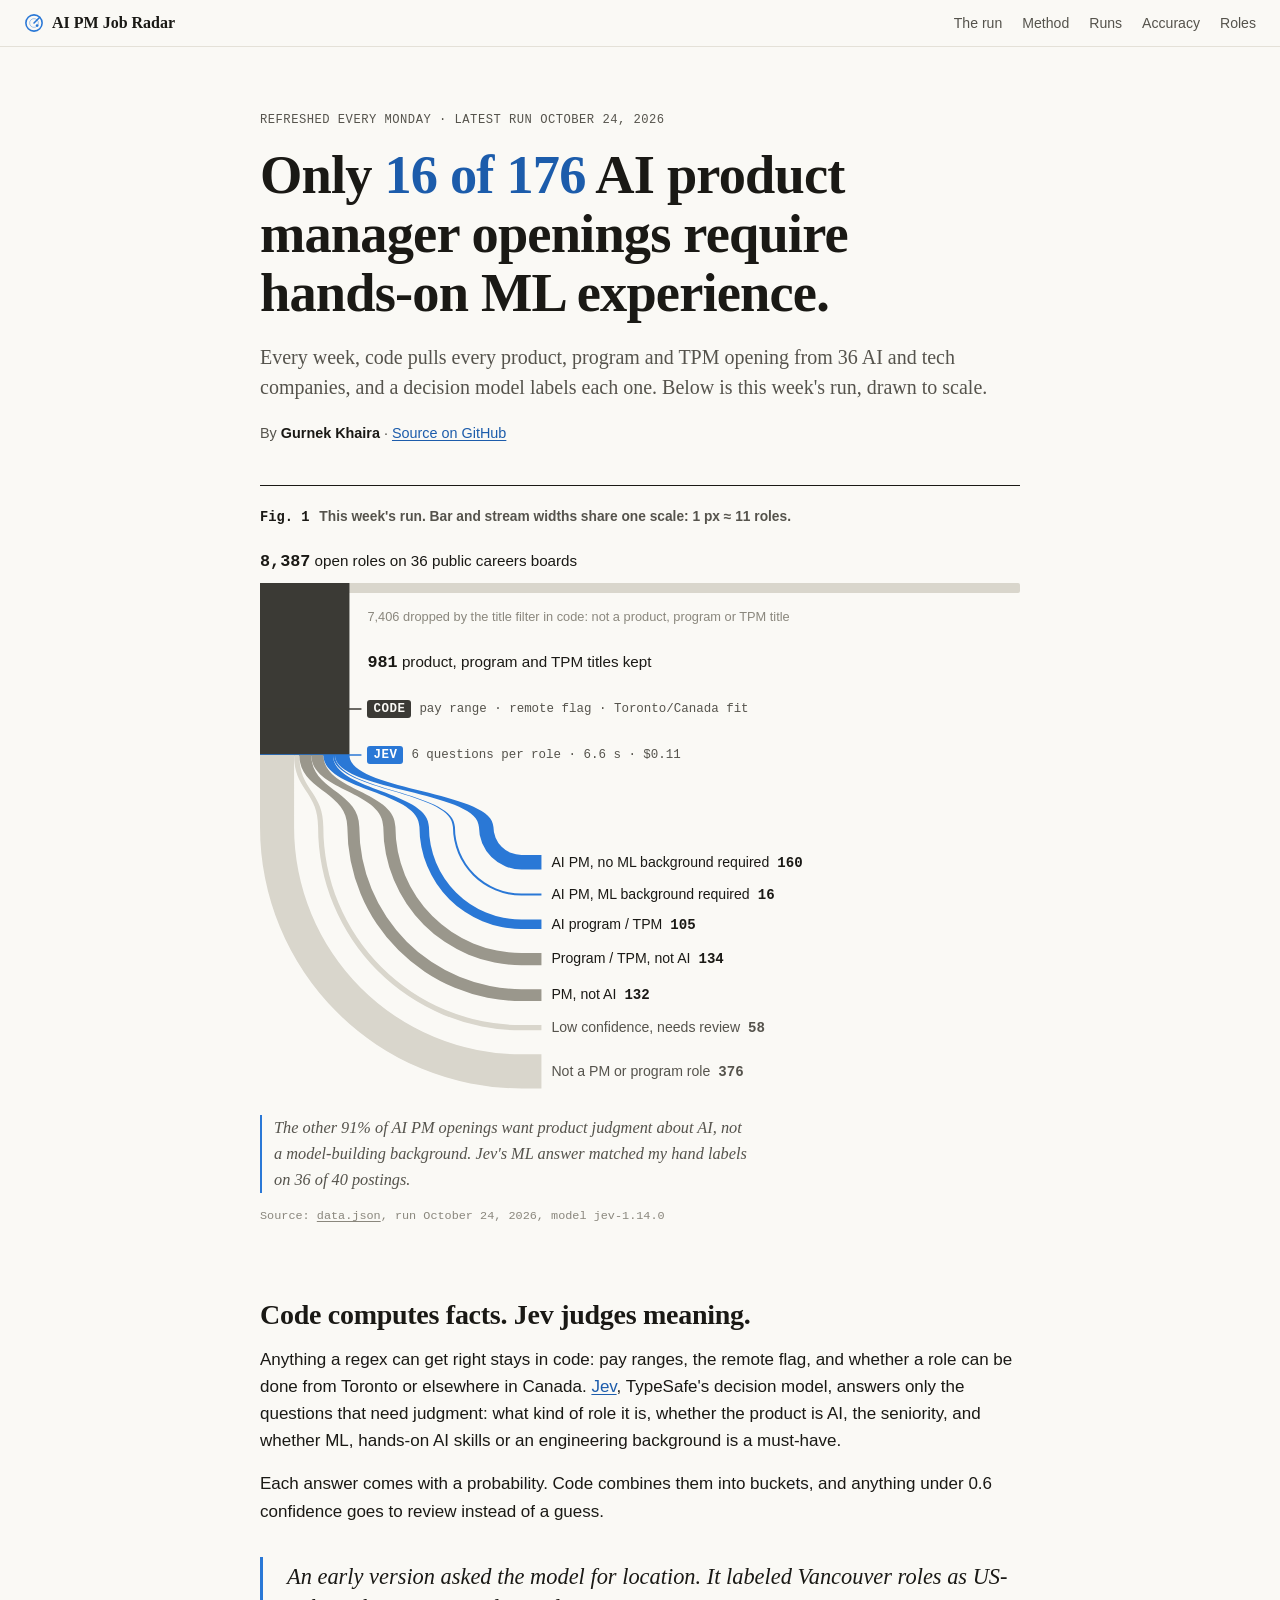
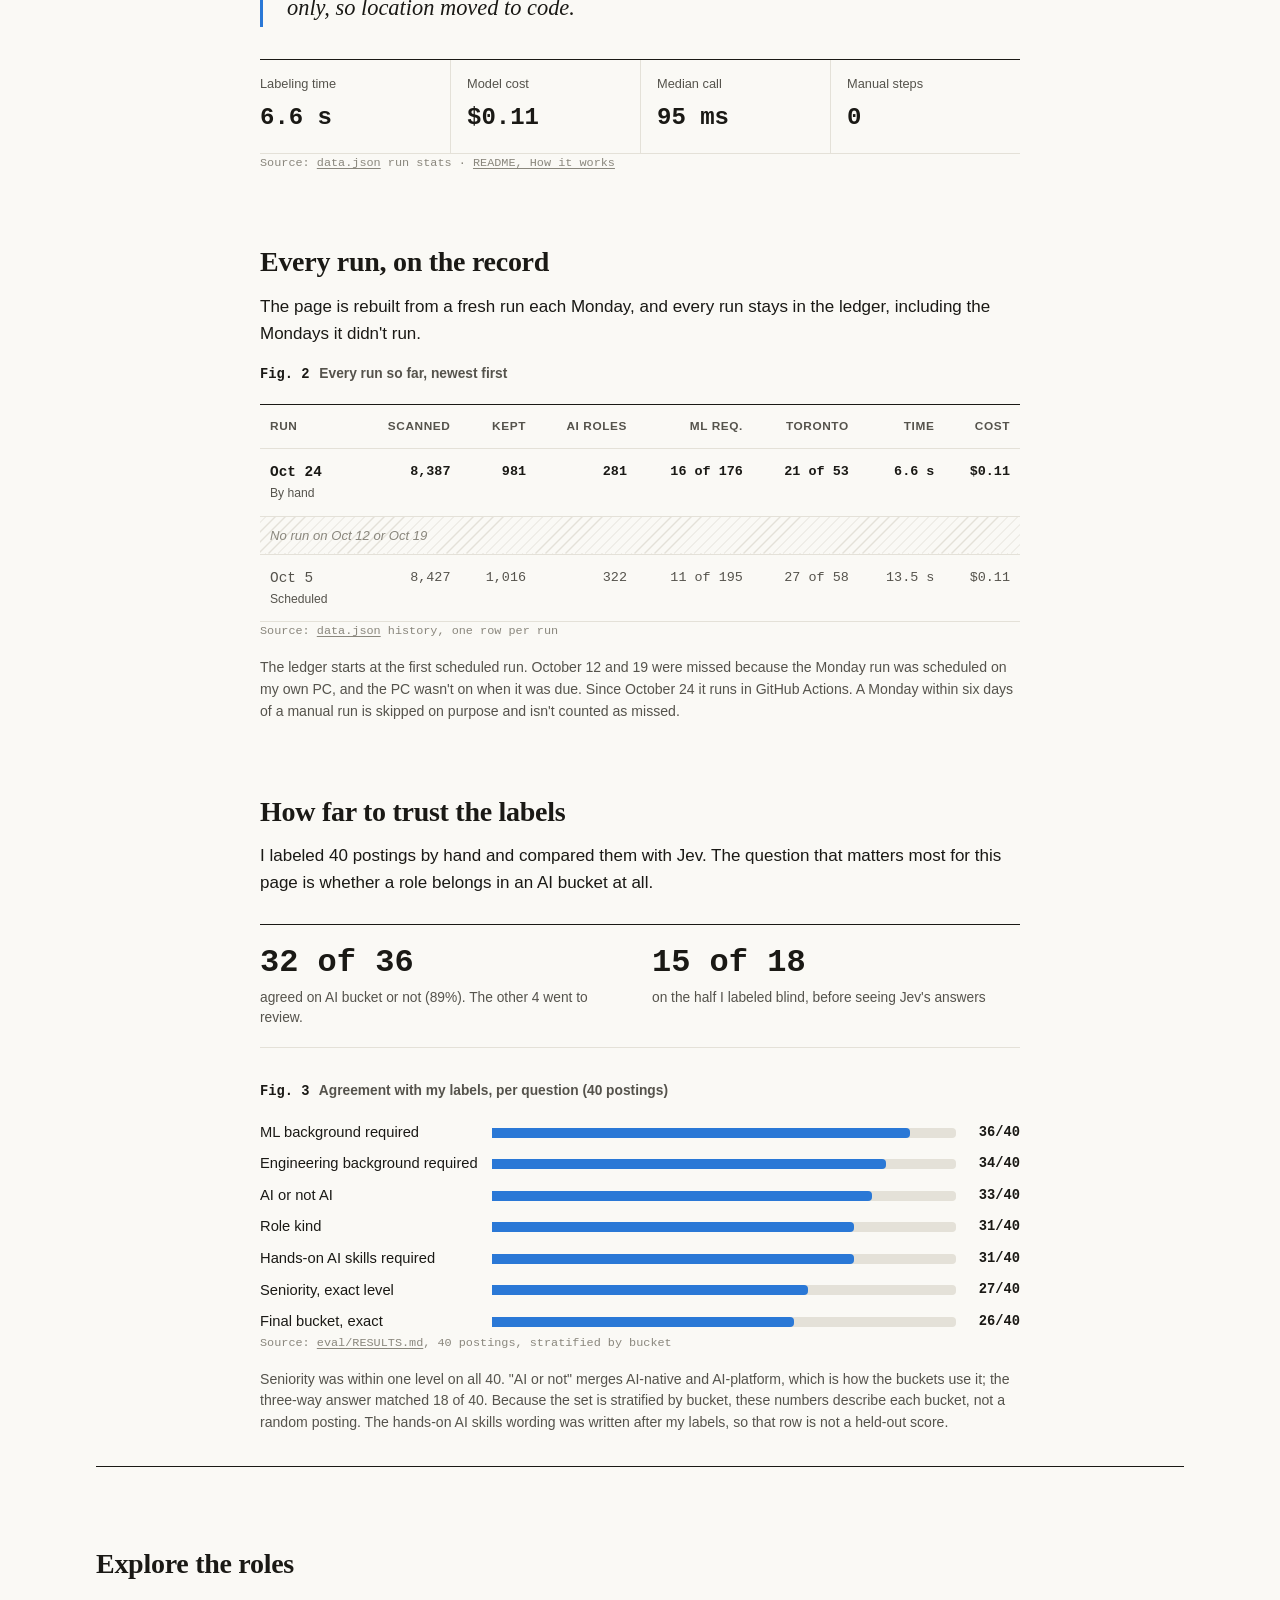
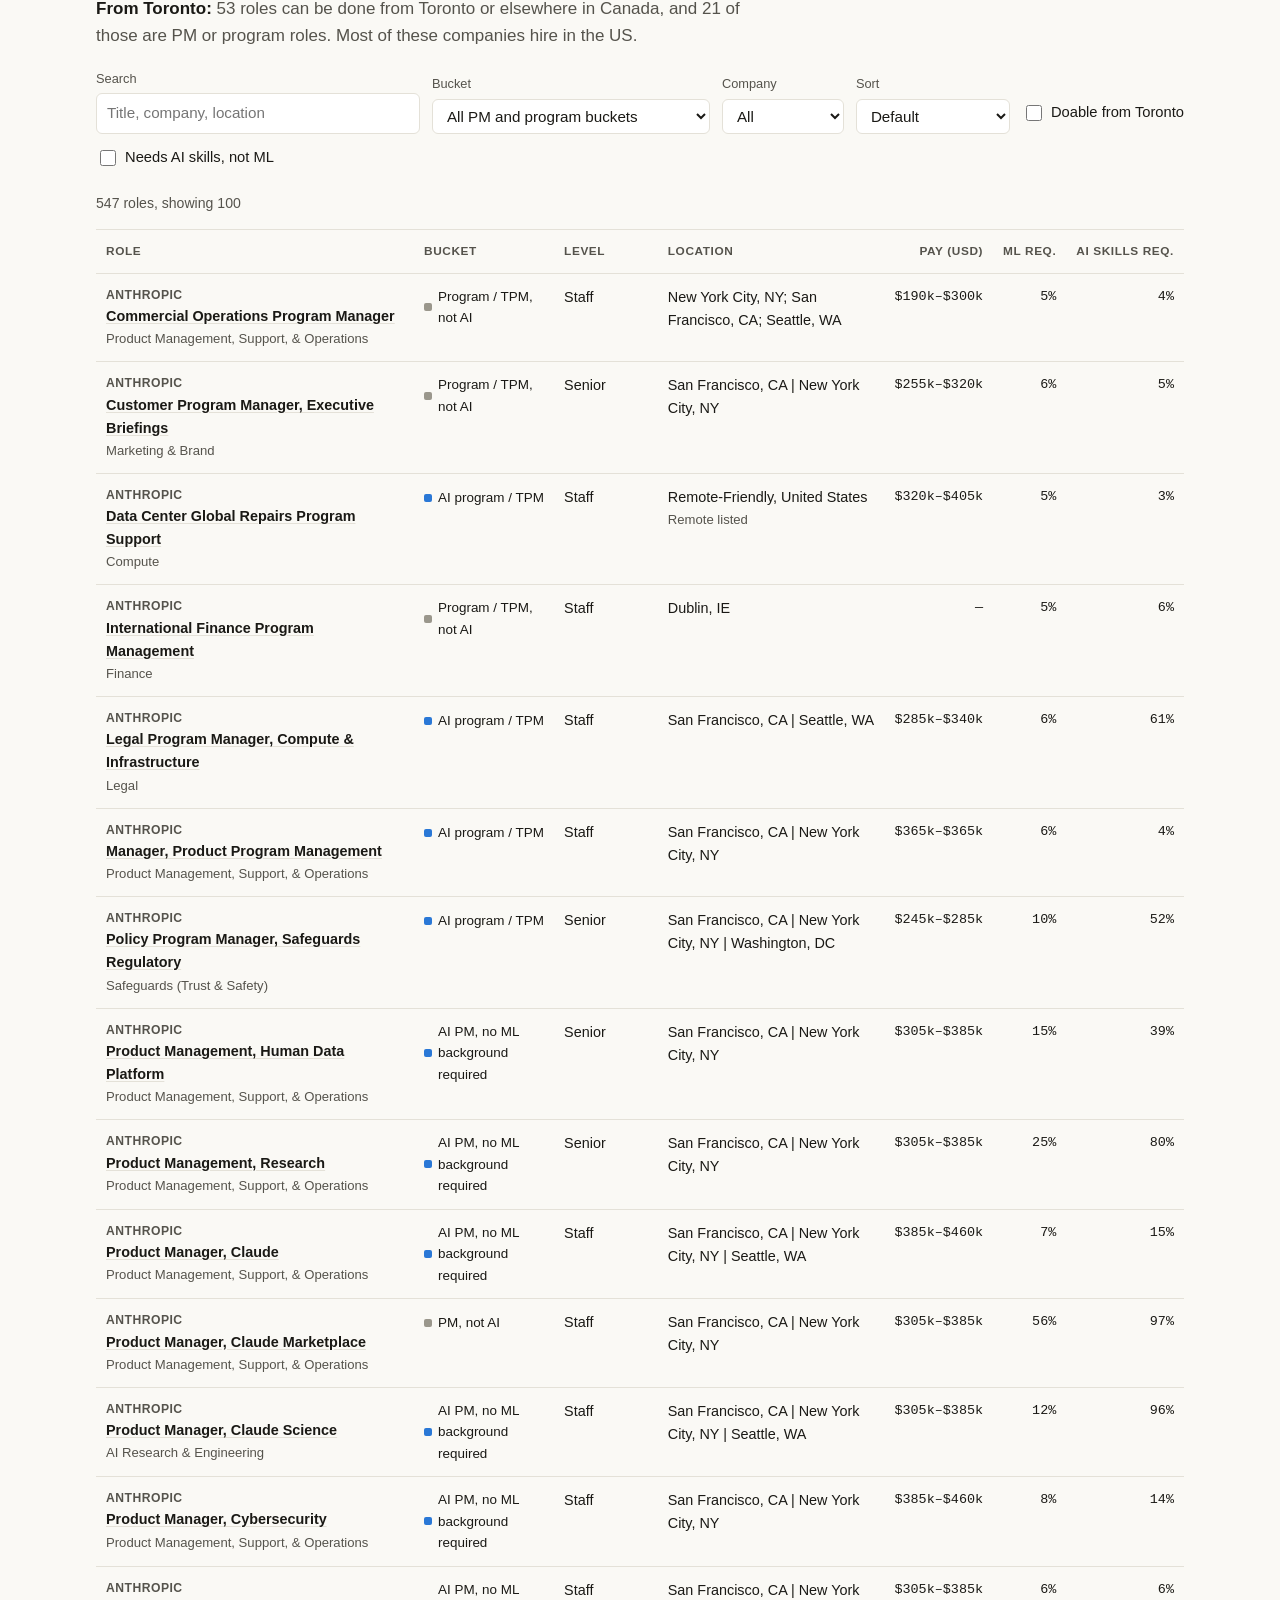
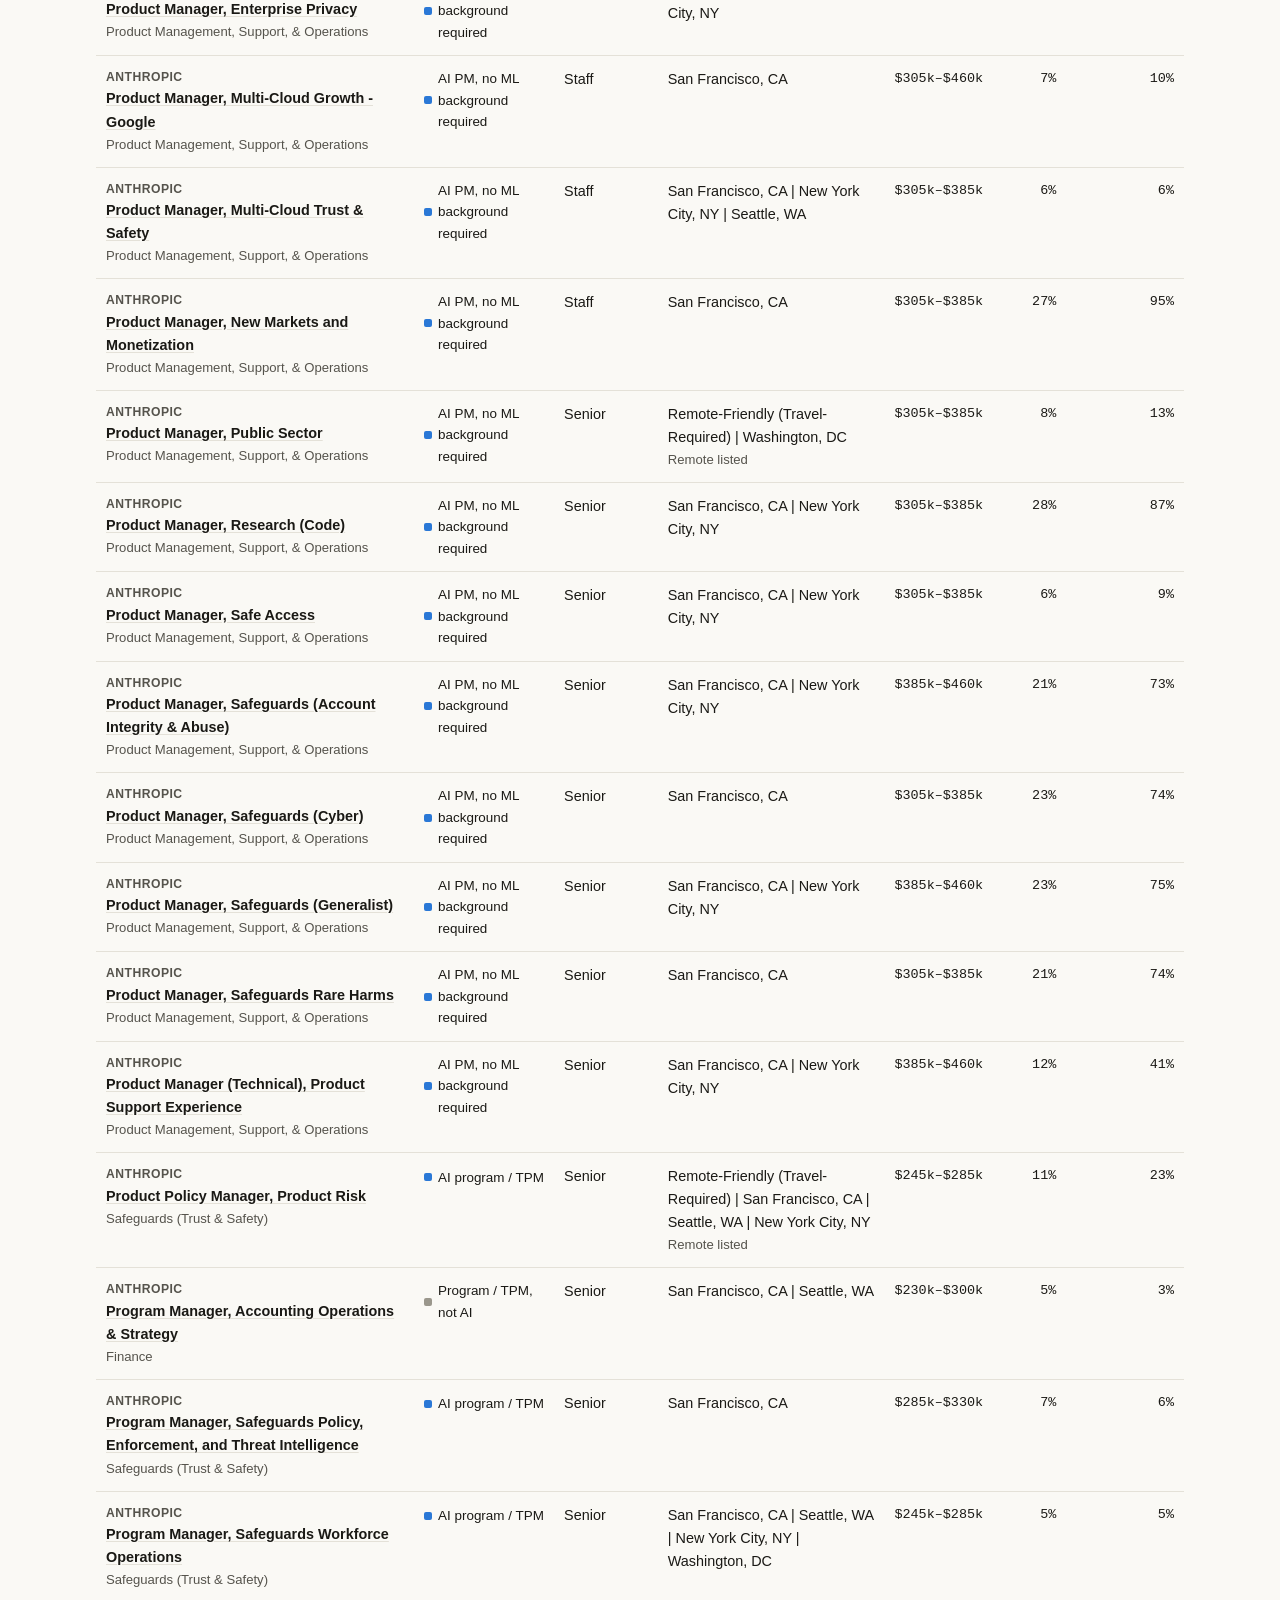
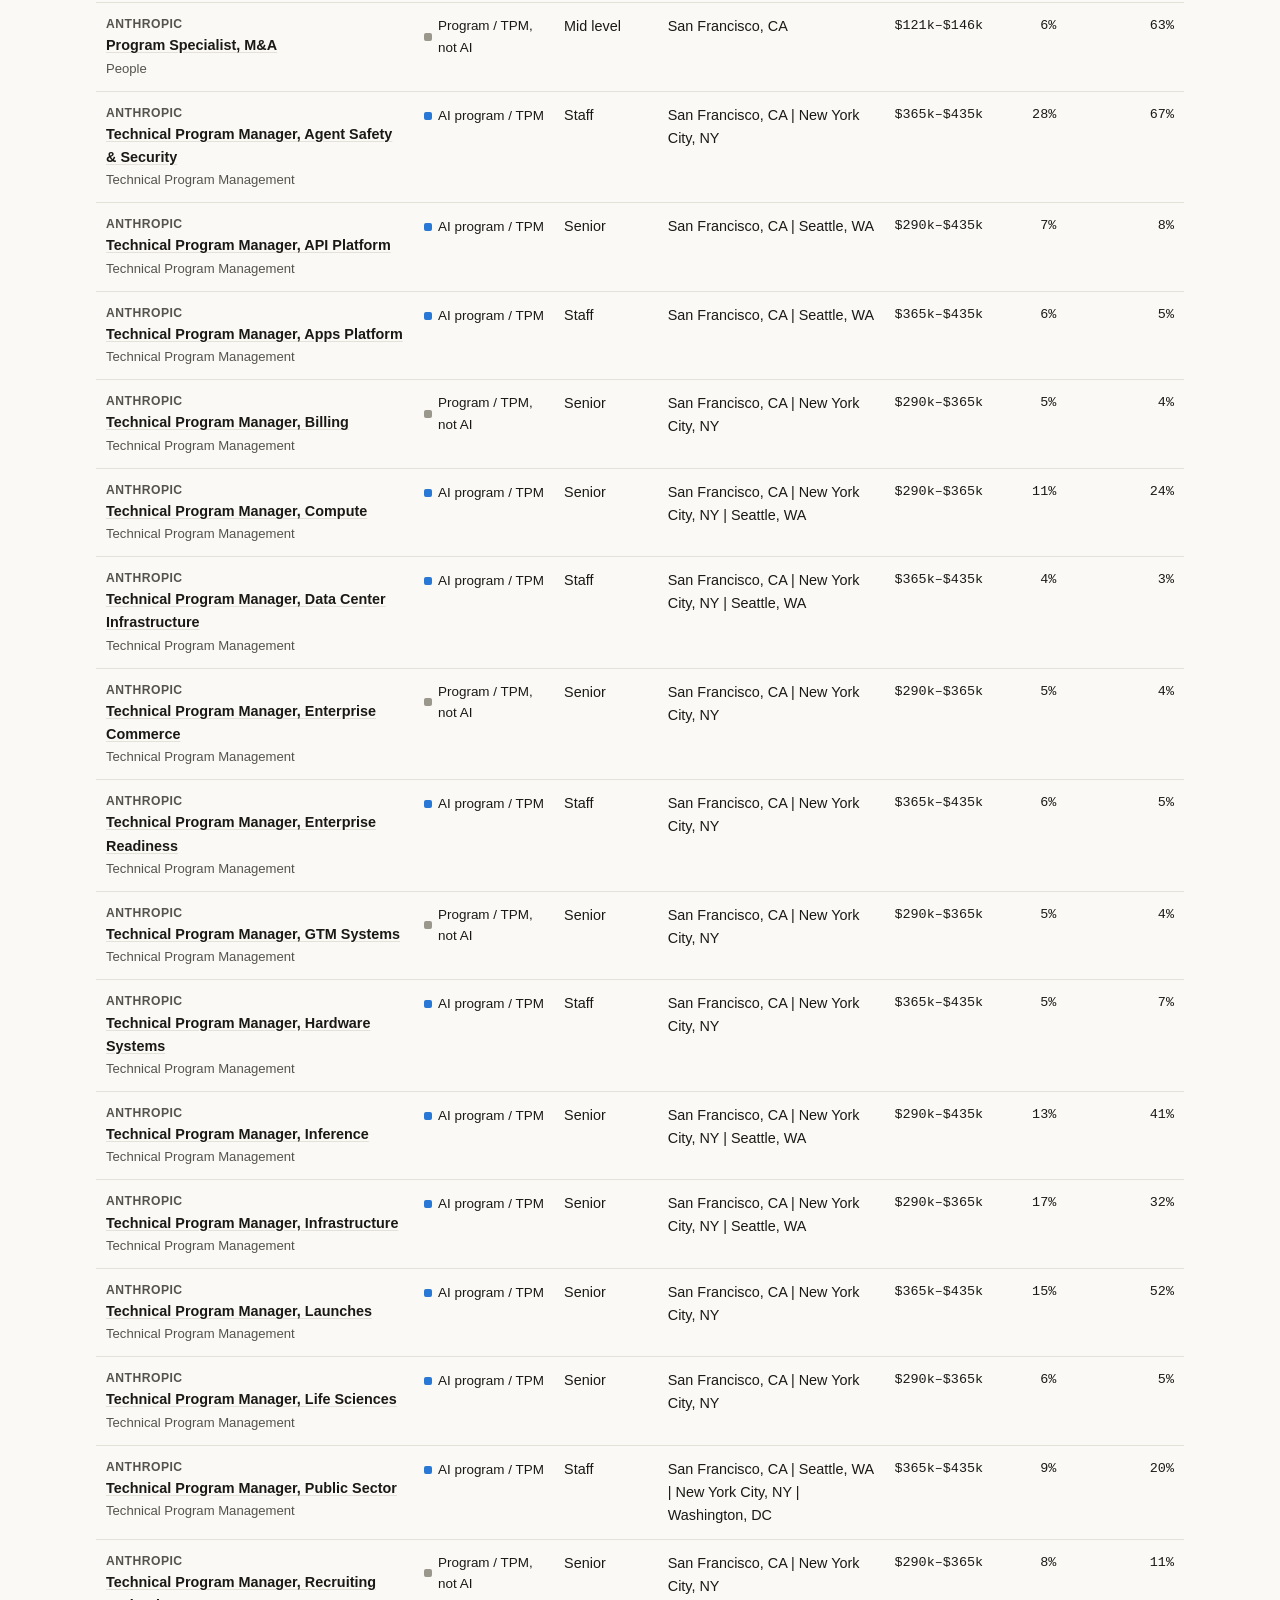
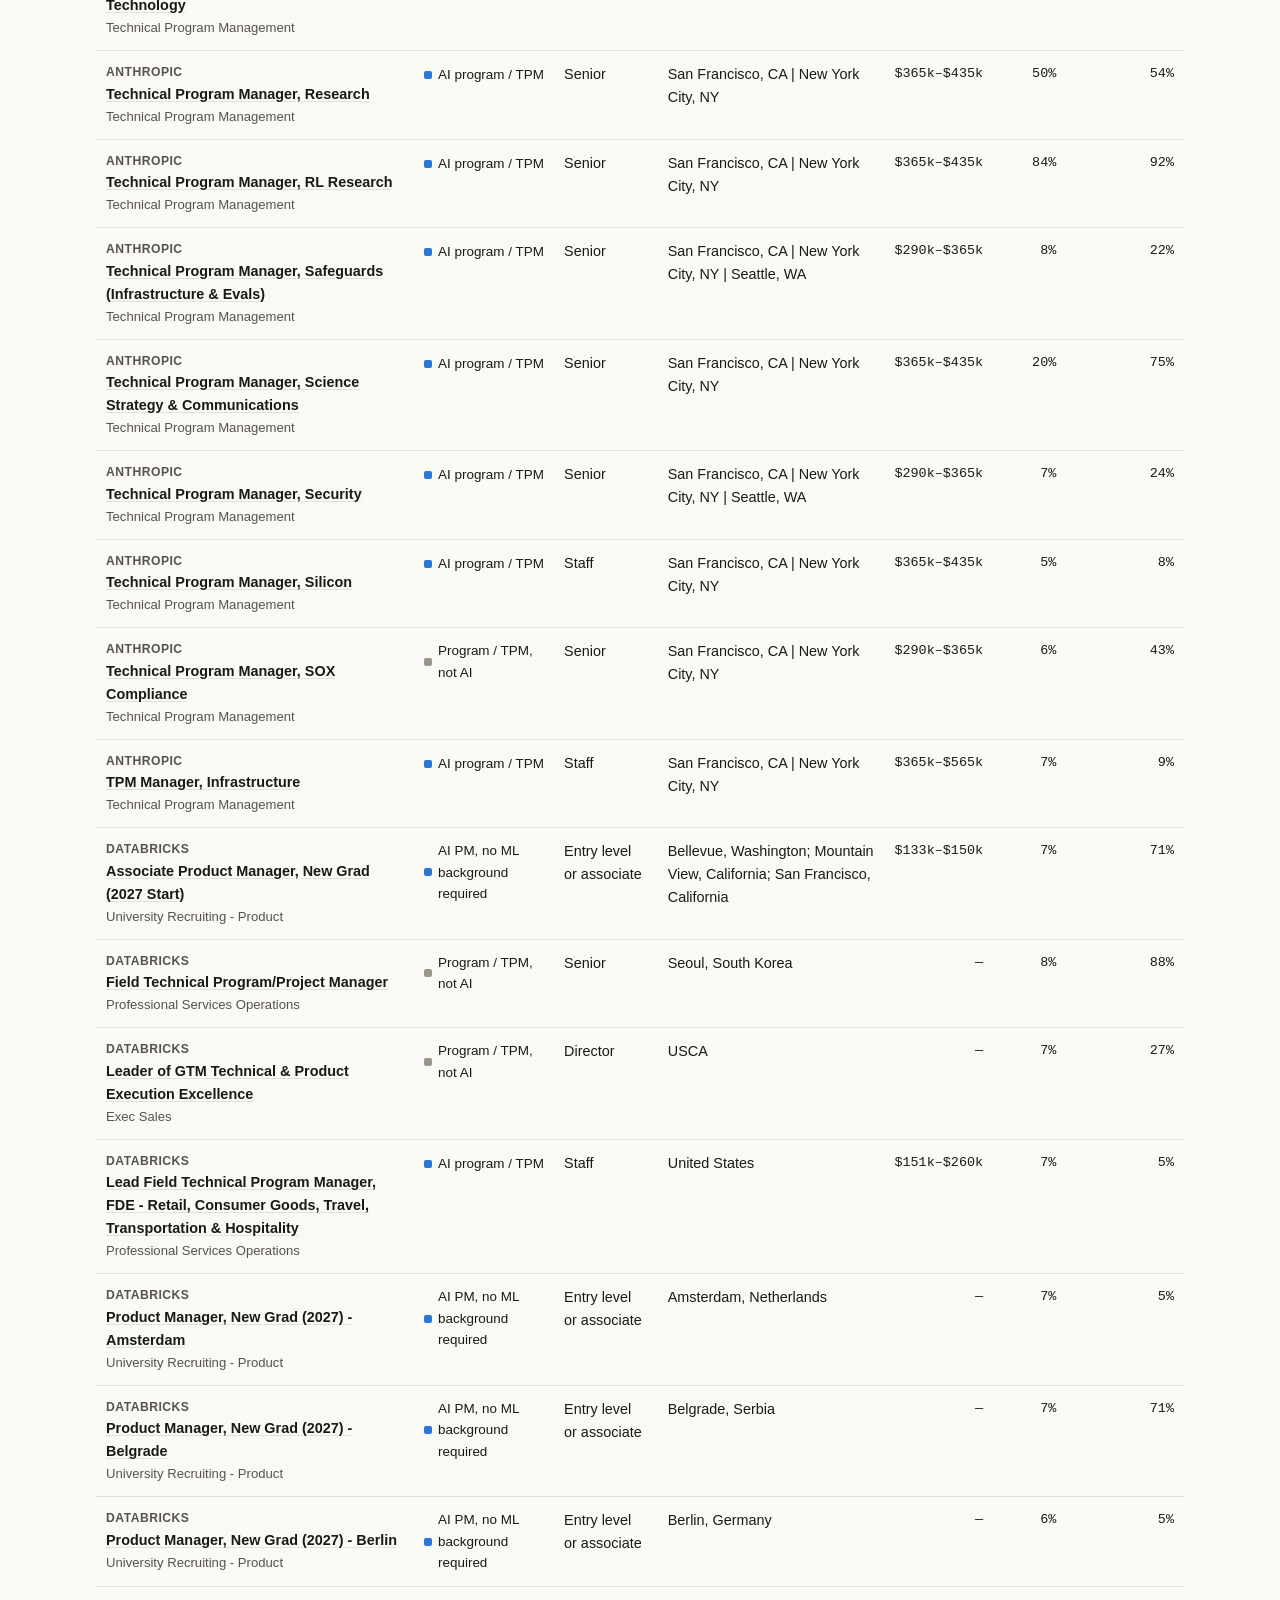
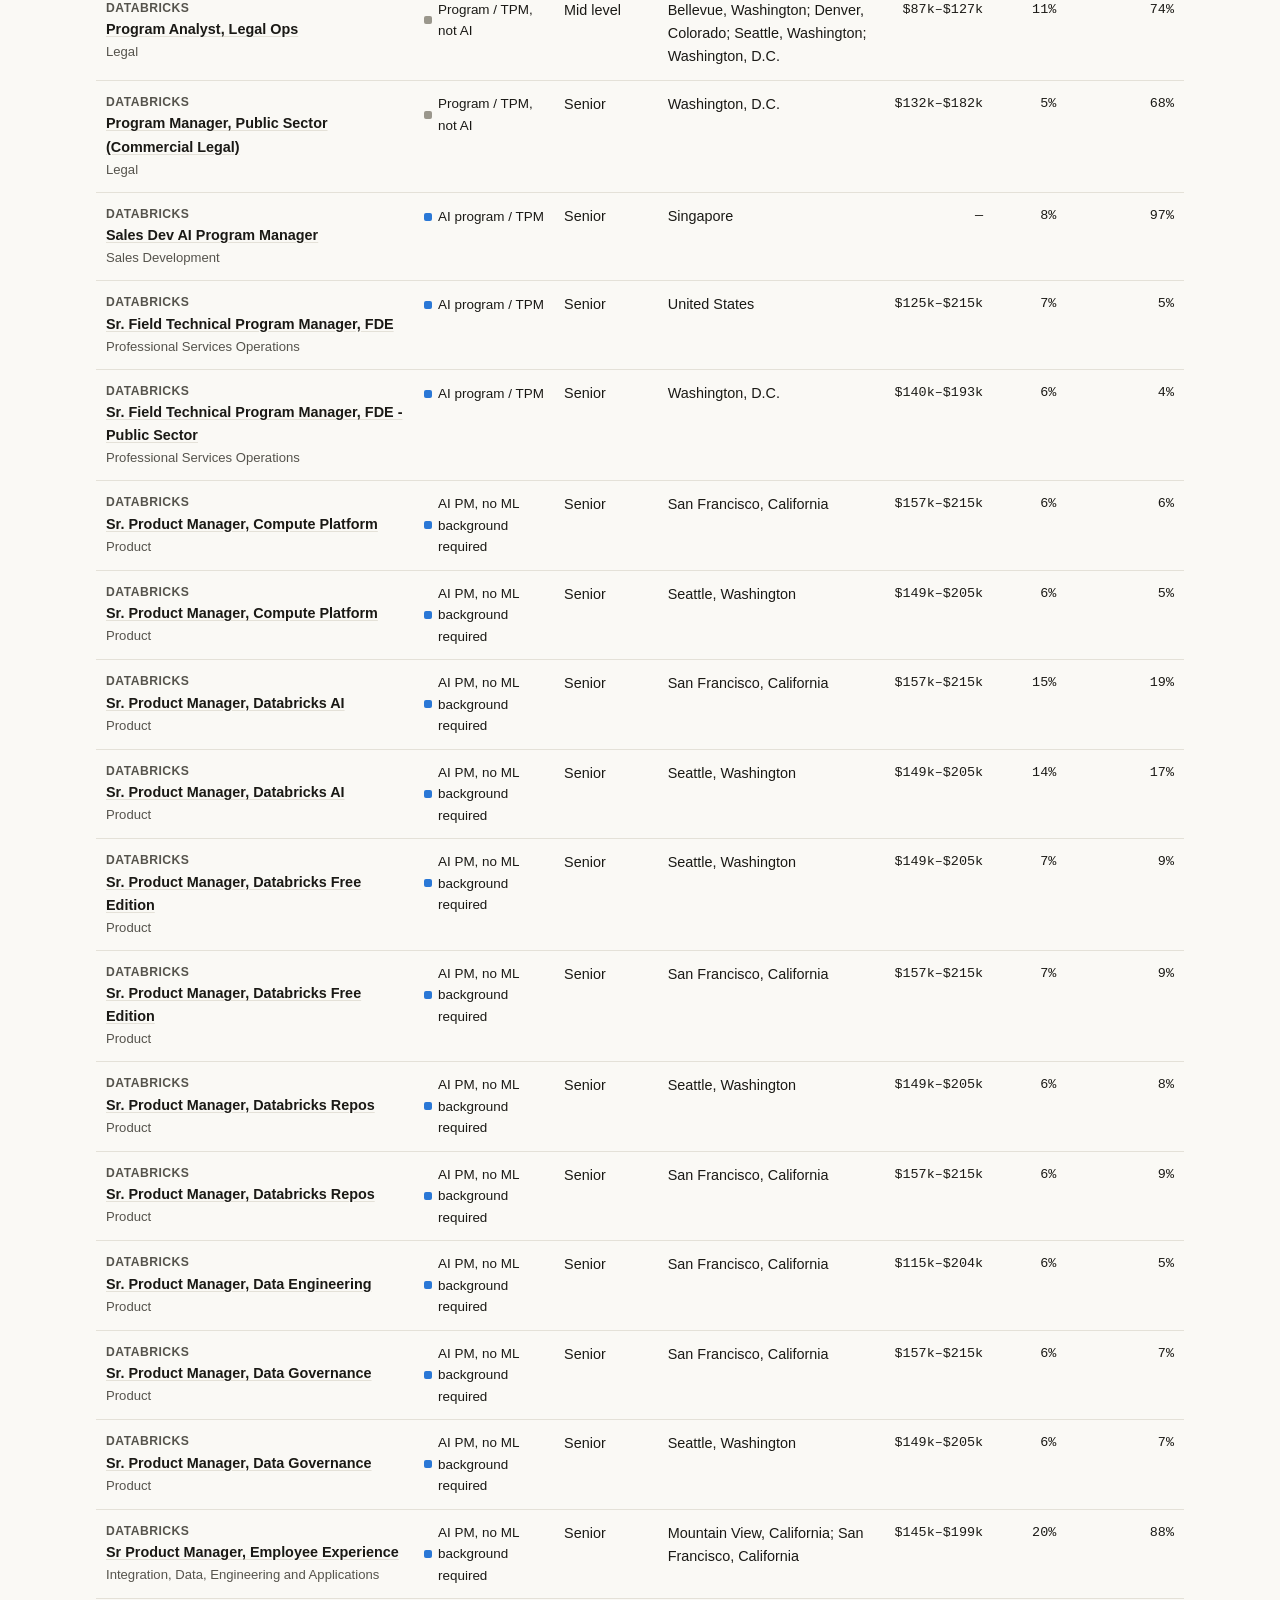
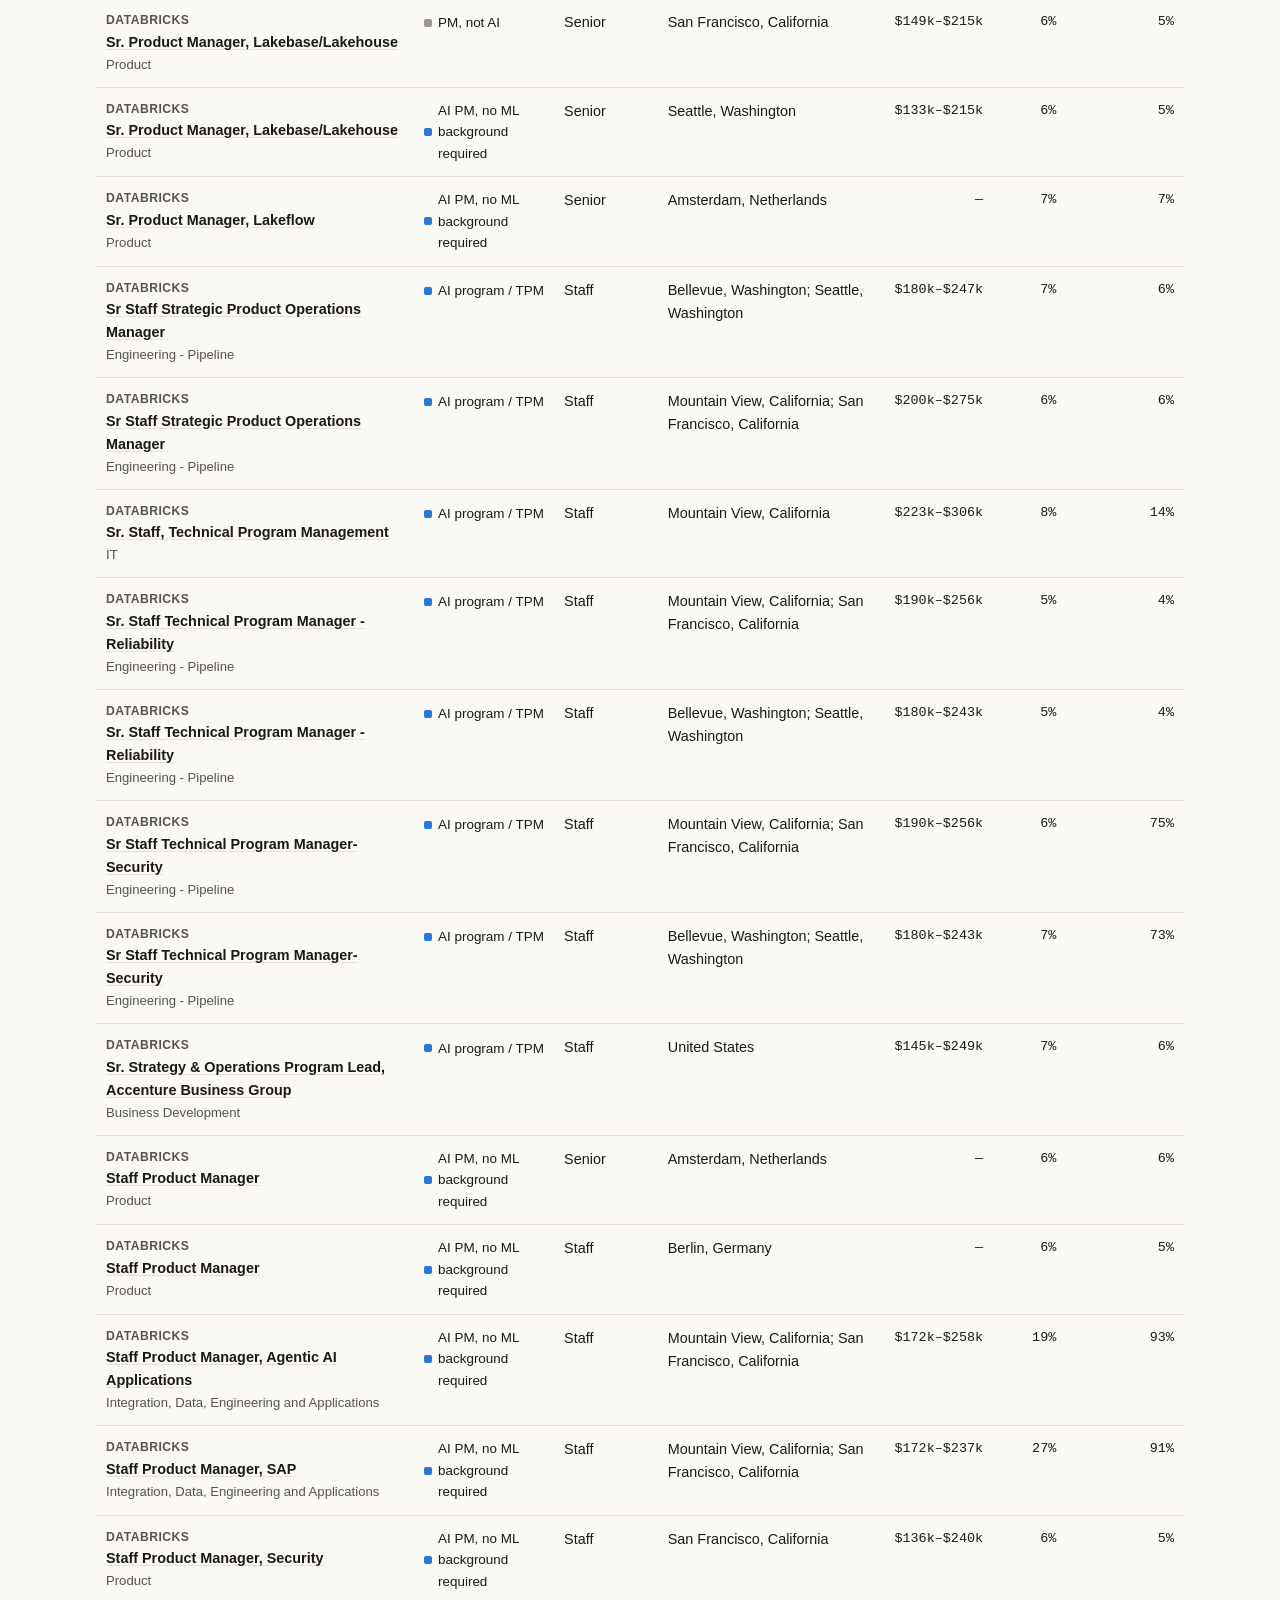
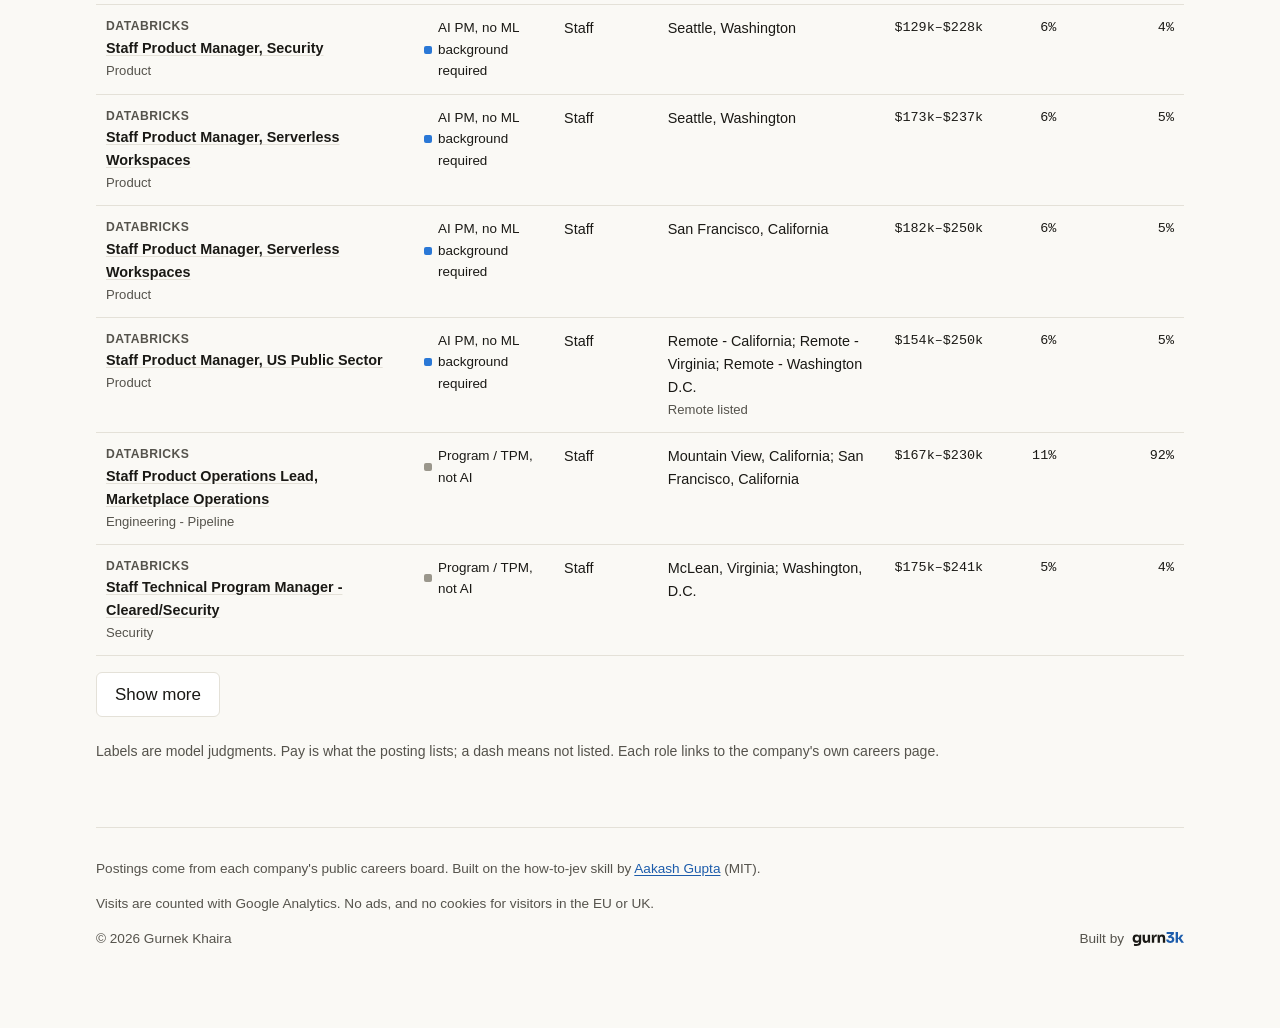
==== commit 2d63009c: "Run history and a ledger of every run; skip a Monday right after a run data.json now keeps a history" ====
--- a/site/index.html
+++ b/site/index.html
@@ -28,7 +28,7 @@
     <svg class="mark" viewBox="0 0 32 32" aria-hidden="true"><circle cx="16" cy="16" r="13" fill="none" stroke="currentColor" stroke-width="2.5"/><circle cx="16" cy="16" r="7" fill="none" stroke="currentColor" stroke-width="1.5" opacity=".45"/><path d="M16 16 L25.2 6.8" stroke="currentColor" stroke-width="2.5" stroke-linecap="round"/><circle cx="21" cy="20" r="2.2" fill="currentColor"/></svg>
     AI PM Job Radar
   </a>
-  <span class="links"><a href="#run">The run</a><a href="#method">Method</a><a href="#accuracy">Accuracy</a><a href="#roles">Roles</a></span>
+  <span class="links"><a href="#run">The run</a><a href="#method">Method</a><a href="#runs">Runs</a><a href="#accuracy">Accuracy</a><a href="#roles">Roles</a></span>
 </nav>
 
 <main id="top">
@@ -61,6 +61,29 @@
       <p class="src">Source: <a href="data.json">data.json</a> run stats · <a href="https://github.com/gurn3k/ai-pm-job-radar#how-it-works">README, How it works</a></p>
     </section>
 
+    <section id="runs" aria-labelledby="runs-h" hidden>
+      <h2 id="runs-h">Every run, on the record</h2>
+      <p>The page is rebuilt from a fresh run each Monday, and every run stays in the ledger, including the Mondays it didn't run.</p>
+      <figure aria-labelledby="ledger-cap">
+        <figcaption id="ledger-cap" class="fig-title"><span class="fig-n">Fig. 2</span> Every run so far, newest first</figcaption>
+        <table id="ledger" class="ledger">
+          <thead><tr>
+            <th scope="col">Run</th>
+            <th scope="col" class="r wide">Scanned</th>
+            <th scope="col" class="r wide" title="Product, program and TPM titles kept by the title filter and labeled by Jev">Kept</th>
+            <th scope="col" class="r" title="Roles in the three AI buckets">AI roles</th>
+            <th scope="col" class="r" title="AI PM roles that require an ML background, of all AI PM roles">ML req.</th>
+            <th scope="col" class="r" title="PM or program roles doable from Toronto or elsewhere in Canada, of all roles doable from Canada">Toronto</th>
+            <th scope="col" class="r wide">Time</th>
+            <th scope="col" class="r wide">Cost</th>
+          </tr></thead>
+          <tbody id="ledger-rows"></tbody>
+        </table>
+        <p class="src">Source: <a href="data.json">data.json</a> history, one row per run</p>
+      </figure>
+      <p class="note">The ledger starts at the first scheduled run. October 12 and 19 were missed because the Monday run was scheduled on my own PC, and the PC wasn't on when it was due. Since October 24 it runs in GitHub Actions. A Monday within six days of a manual run is skipped on purpose and isn't counted as missed.</p>
+    </section>
+
     <section id="accuracy" aria-labelledby="accuracy-h">
       <h2 id="accuracy-h">How far to trust the labels</h2>
       <p>I labeled 40 postings by hand and compared them with Jev. The question that matters most for this page is whether a role belongs in an AI bucket at all.</p>
@@ -69,7 +92,7 @@
         <div><span class="big">15 of 18</span><span class="cap">on the half I labeled blind, before seeing Jev's answers</span></div>
       </div>
       <figure class="eval-chart" aria-labelledby="eval-cap">
-        <figcaption id="eval-cap" class="fig-title"><span class="fig-n">Fig. 2</span> Agreement with my labels, per question (40 postings)</figcaption>
+        <figcaption id="eval-cap" class="fig-title"><span class="fig-n">Fig. 3</span> Agreement with my labels, per question (40 postings)</figcaption>
         <div class="ebars">
           <div class="erow"><span>ML background required</span><span class="track"><span class="fill" data-v="90"></span></span><b>36/40</b></div>
           <div class="erow"><span>Engineering background required</span><span class="track"><span class="fill" data-v="85"></span></span><b>34/40</b></div>
--- a/site/style.css
+++ b/site/style.css
@@ -121,6 +121,14 @@
 .erow .track { height: 10px; background: var(--rule); border-radius: 0 4px 4px 0; }
 .erow .fill { display: block; height: 100%; width: 0; background: var(--jev); border-radius: 0 4px 4px 0; }
 .erow b { text-align: right; font-family: var(--mono); font-size: 0.86rem; font-weight: 600; font-variant-numeric: tabular-nums; }
+/* Fig. 2, the run ledger: facts in mono, the latest run in full ink, missed Mondays as their own row. */
+table.ledger { border-top: 1px solid var(--rule-strong); }
+.ledger tbody tr:hover { background: none; }
+.ledger td { color: var(--ink-soft); }
+.ledger tr.latest td { color: var(--ink); font-weight: 600; }
+.ledger .when { display: block; font-family: var(--mono); font-variant-numeric: tabular-nums; white-space: nowrap; }
+.ledger td .sub { font-weight: 400; font-size: 0.76rem; }
+.ledger tr.gap td { padding: 8px 10px; font-size: 0.82rem; font-style: italic; color: var(--ink-faint); background: repeating-linear-gradient(-45deg, transparent 0 6px, var(--rule) 6px 7px); }
 .note { color: var(--ink-soft); font-size: 0.88rem; line-height: 1.55; margin-top: 24px; }
 
 /* Explorer */
@@ -198,4 +206,15 @@
   td.r { text-align: left; }
   td[data-label]::before { content: attr(data-label) " "; color: var(--ink-soft); font-family: var(--sans); font-size: 0.8rem; }
   td.empty-sm { display: none; }
-}
+
+  /* The ledger stays a table on phones, with its widest columns dropped. */
+  table.ledger { display: table; }
+  .ledger thead { display: table-header-group; }
+  .ledger tbody { display: table-row-group; }
+  .ledger tr { display: table-row; padding: 0; }
+  .ledger th, .ledger td { display: table-cell; padding: 10px 4px; border-bottom: 1px solid var(--rule); }
+  .ledger th { white-space: normal; }
+  .ledger td.r { text-align: right; }
+  .ledger .wide { display: none; }
+  .ledger tr.gap td { padding: 8px 4px; }
+}
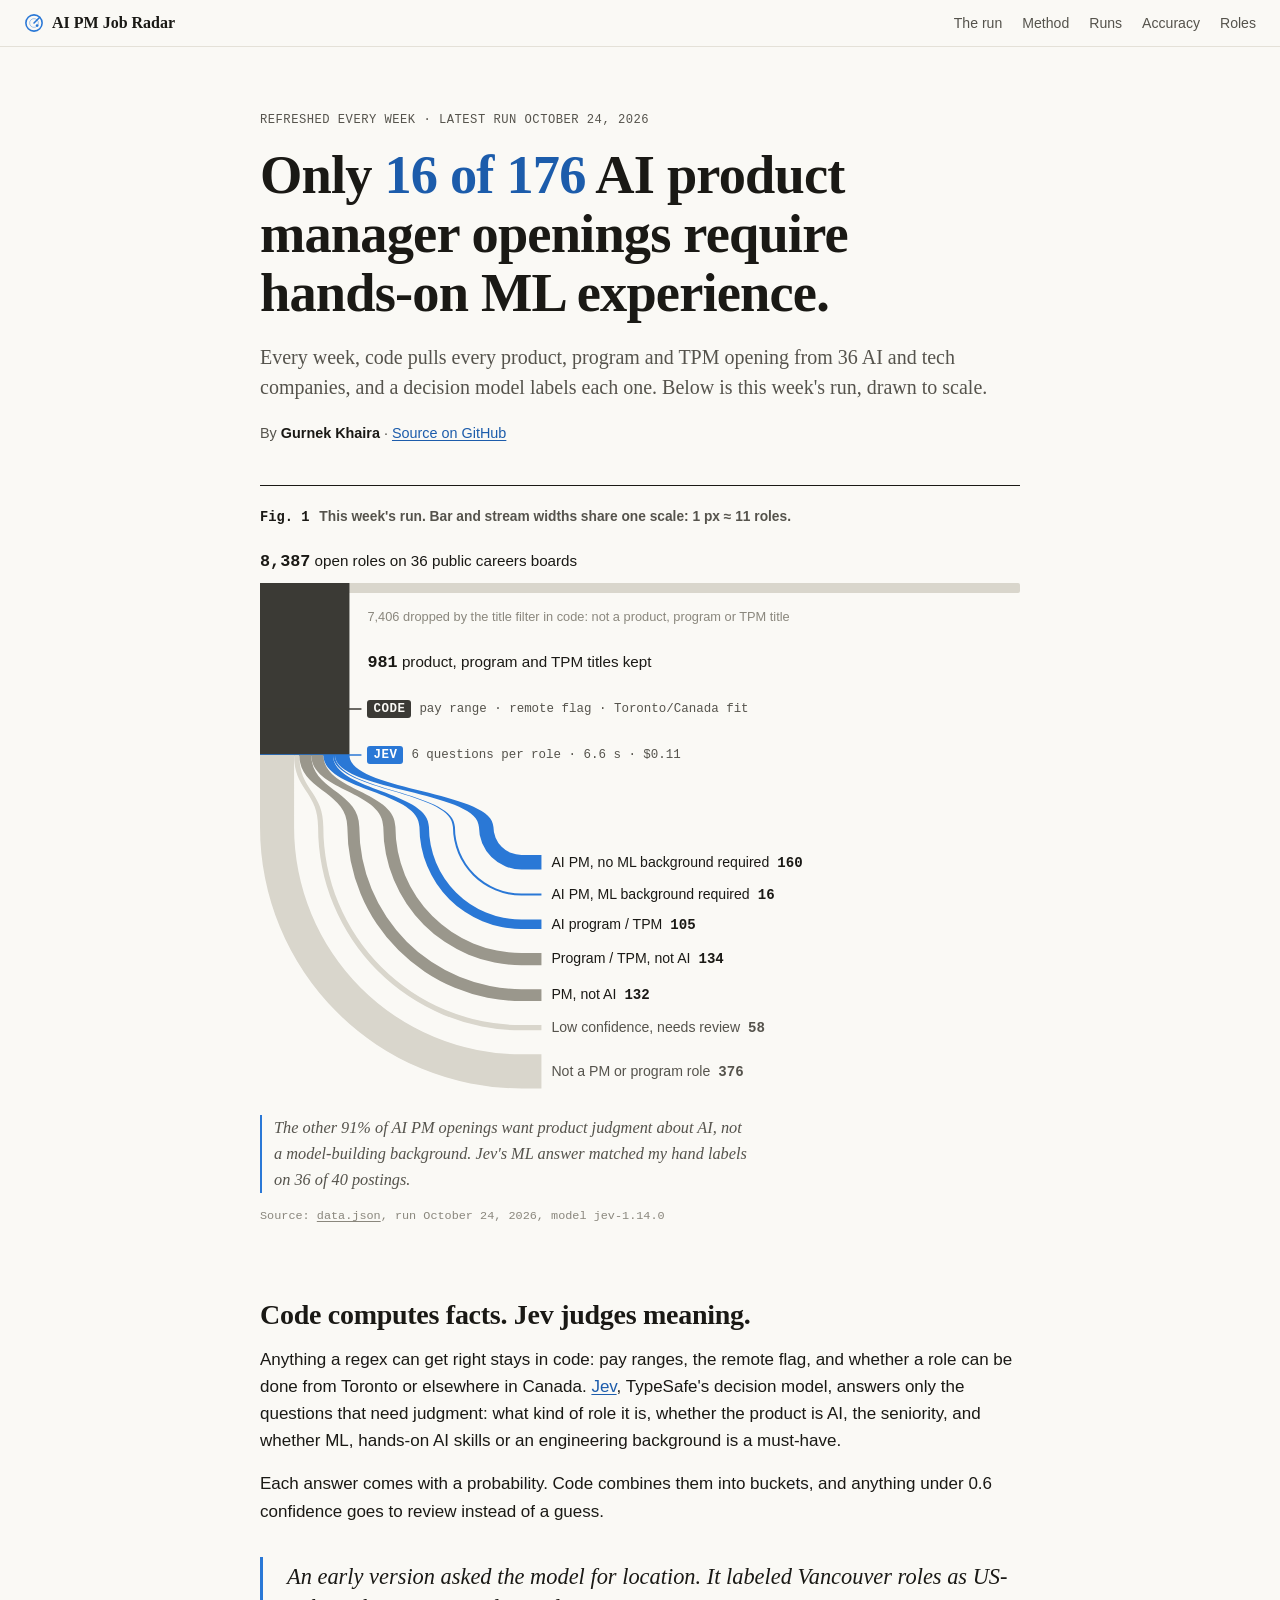
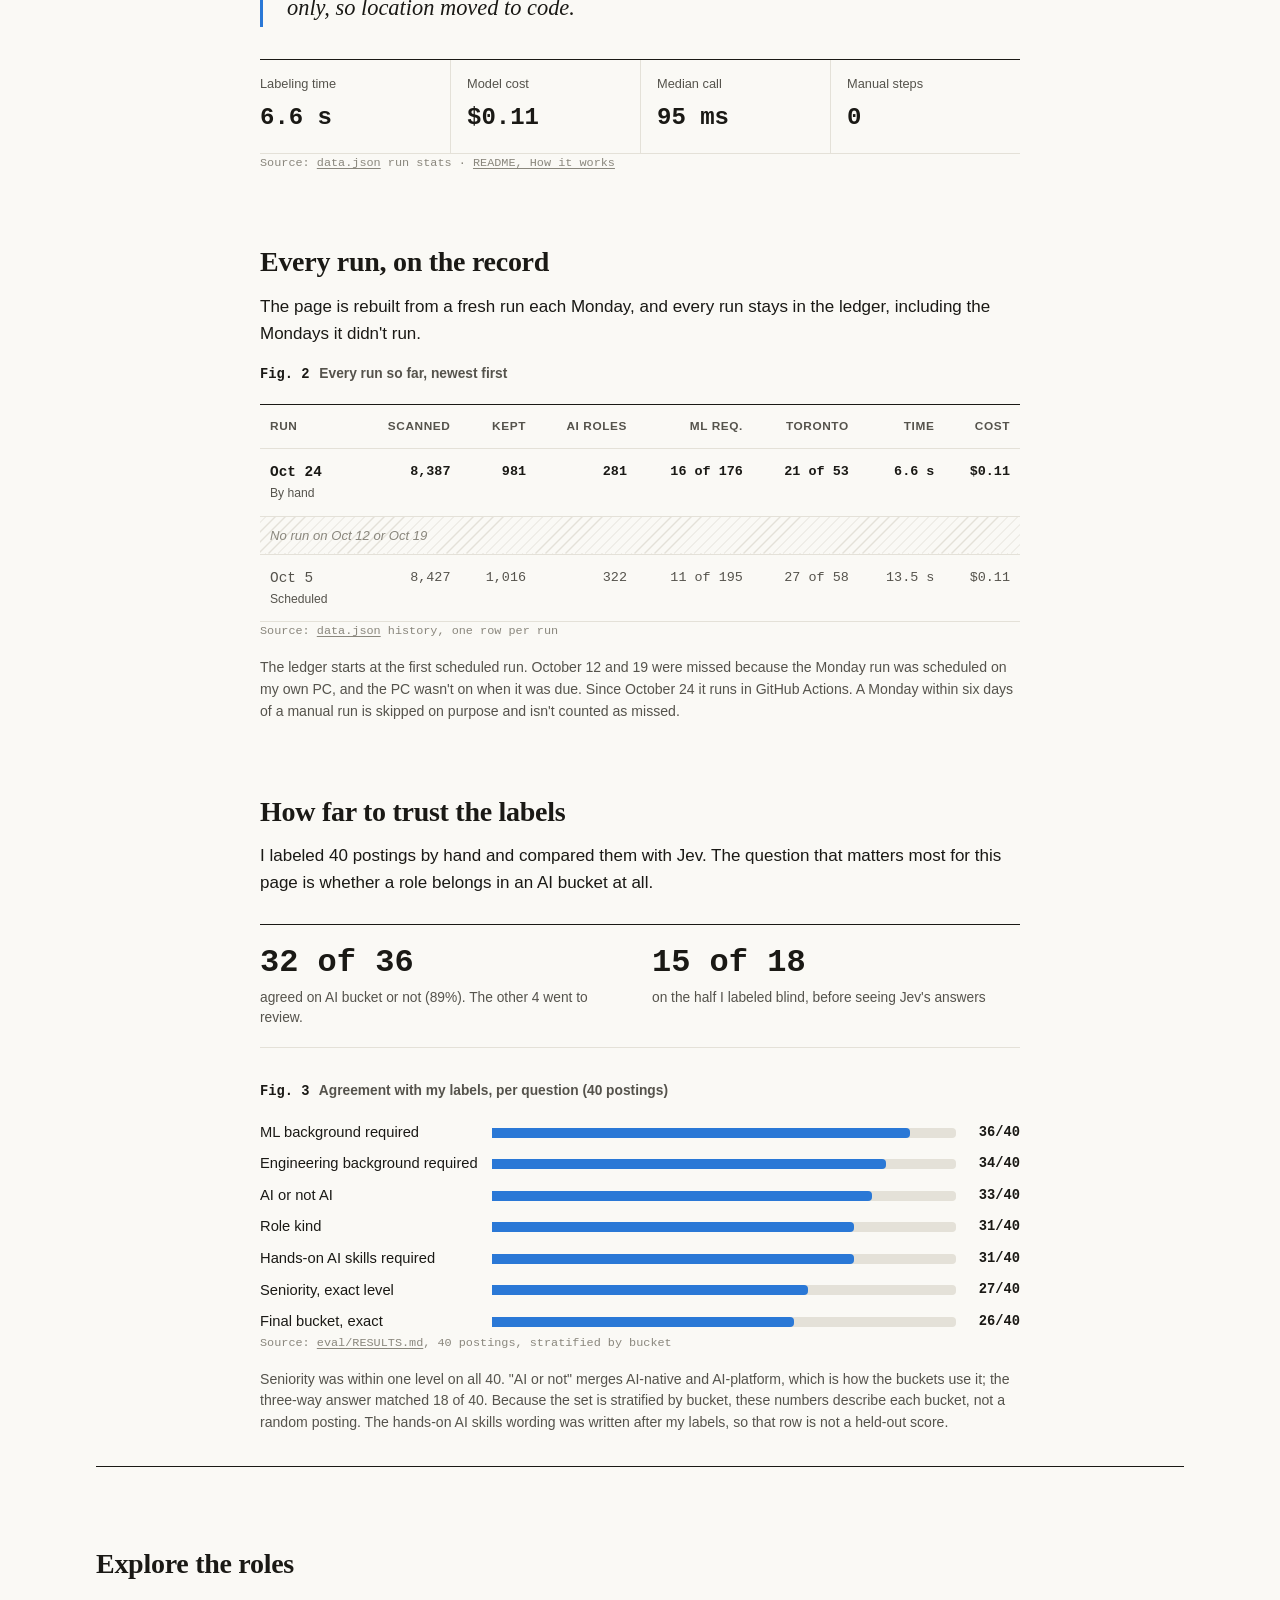
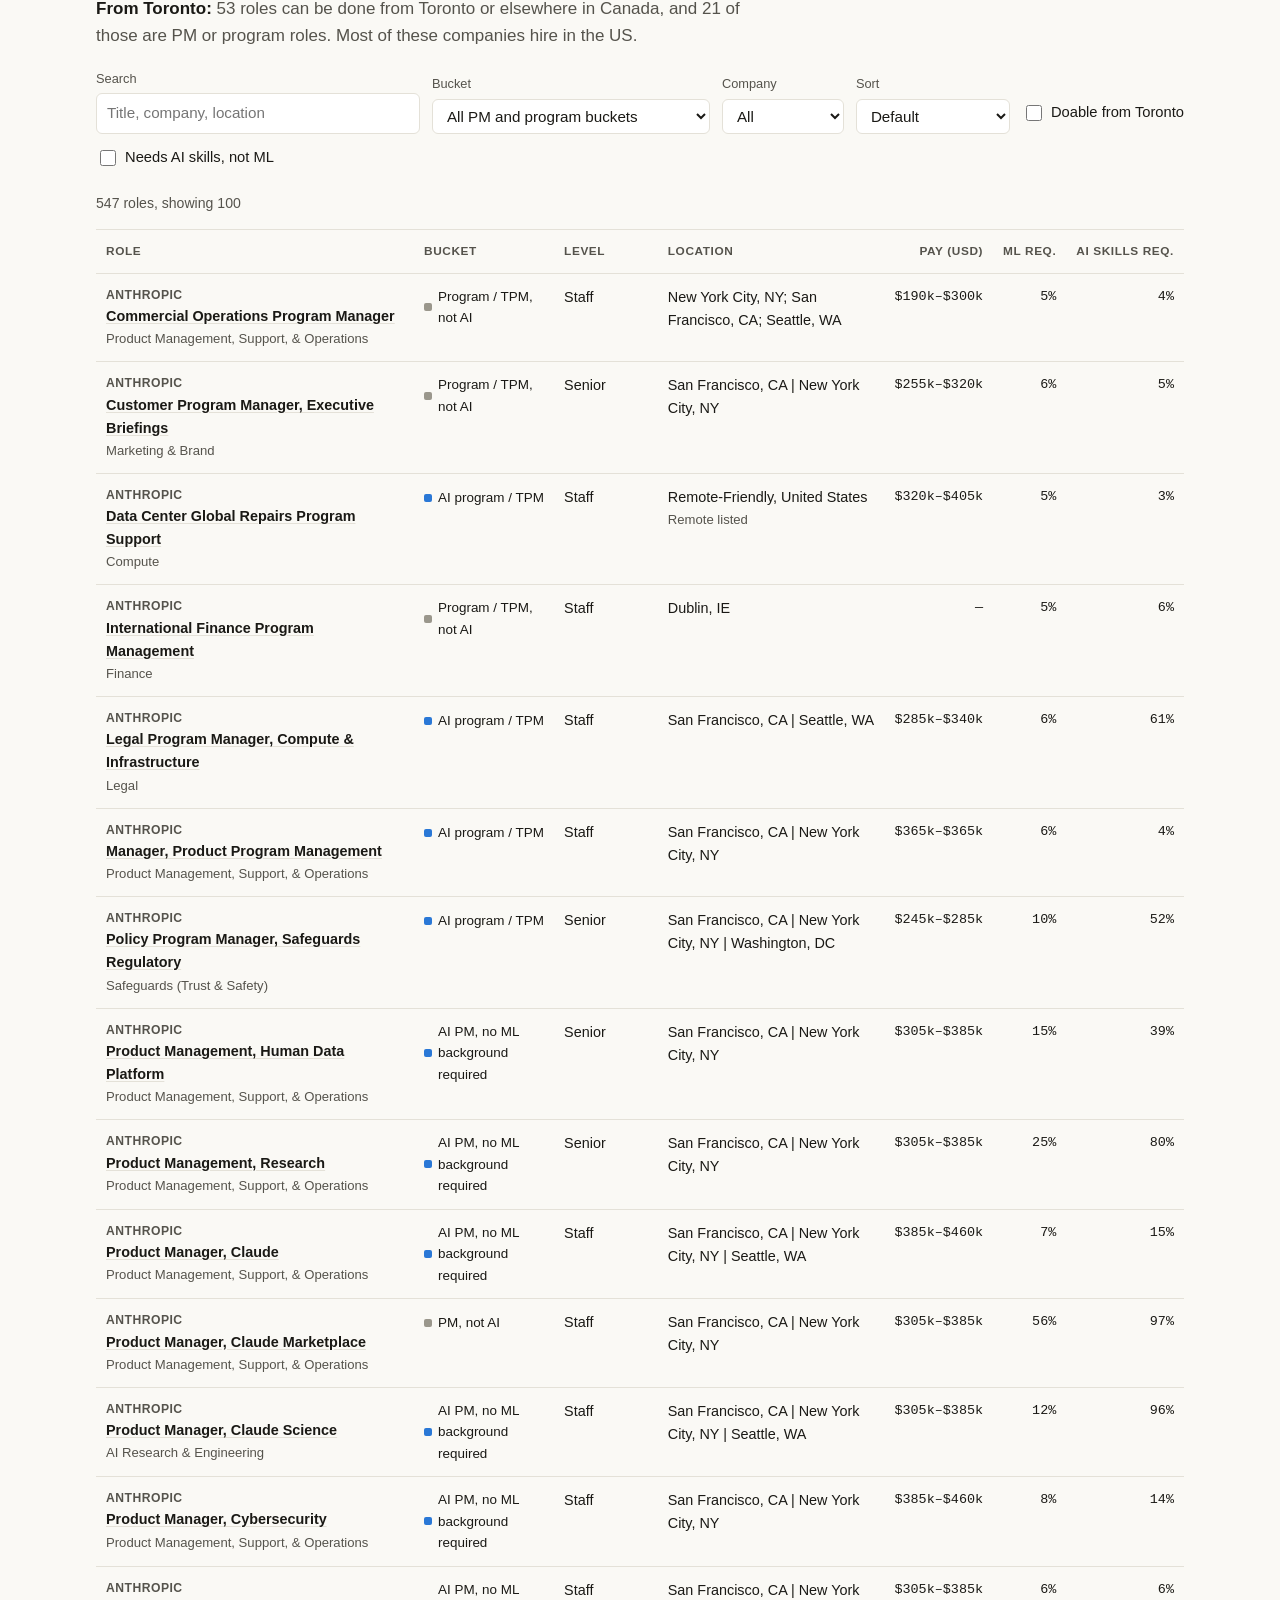
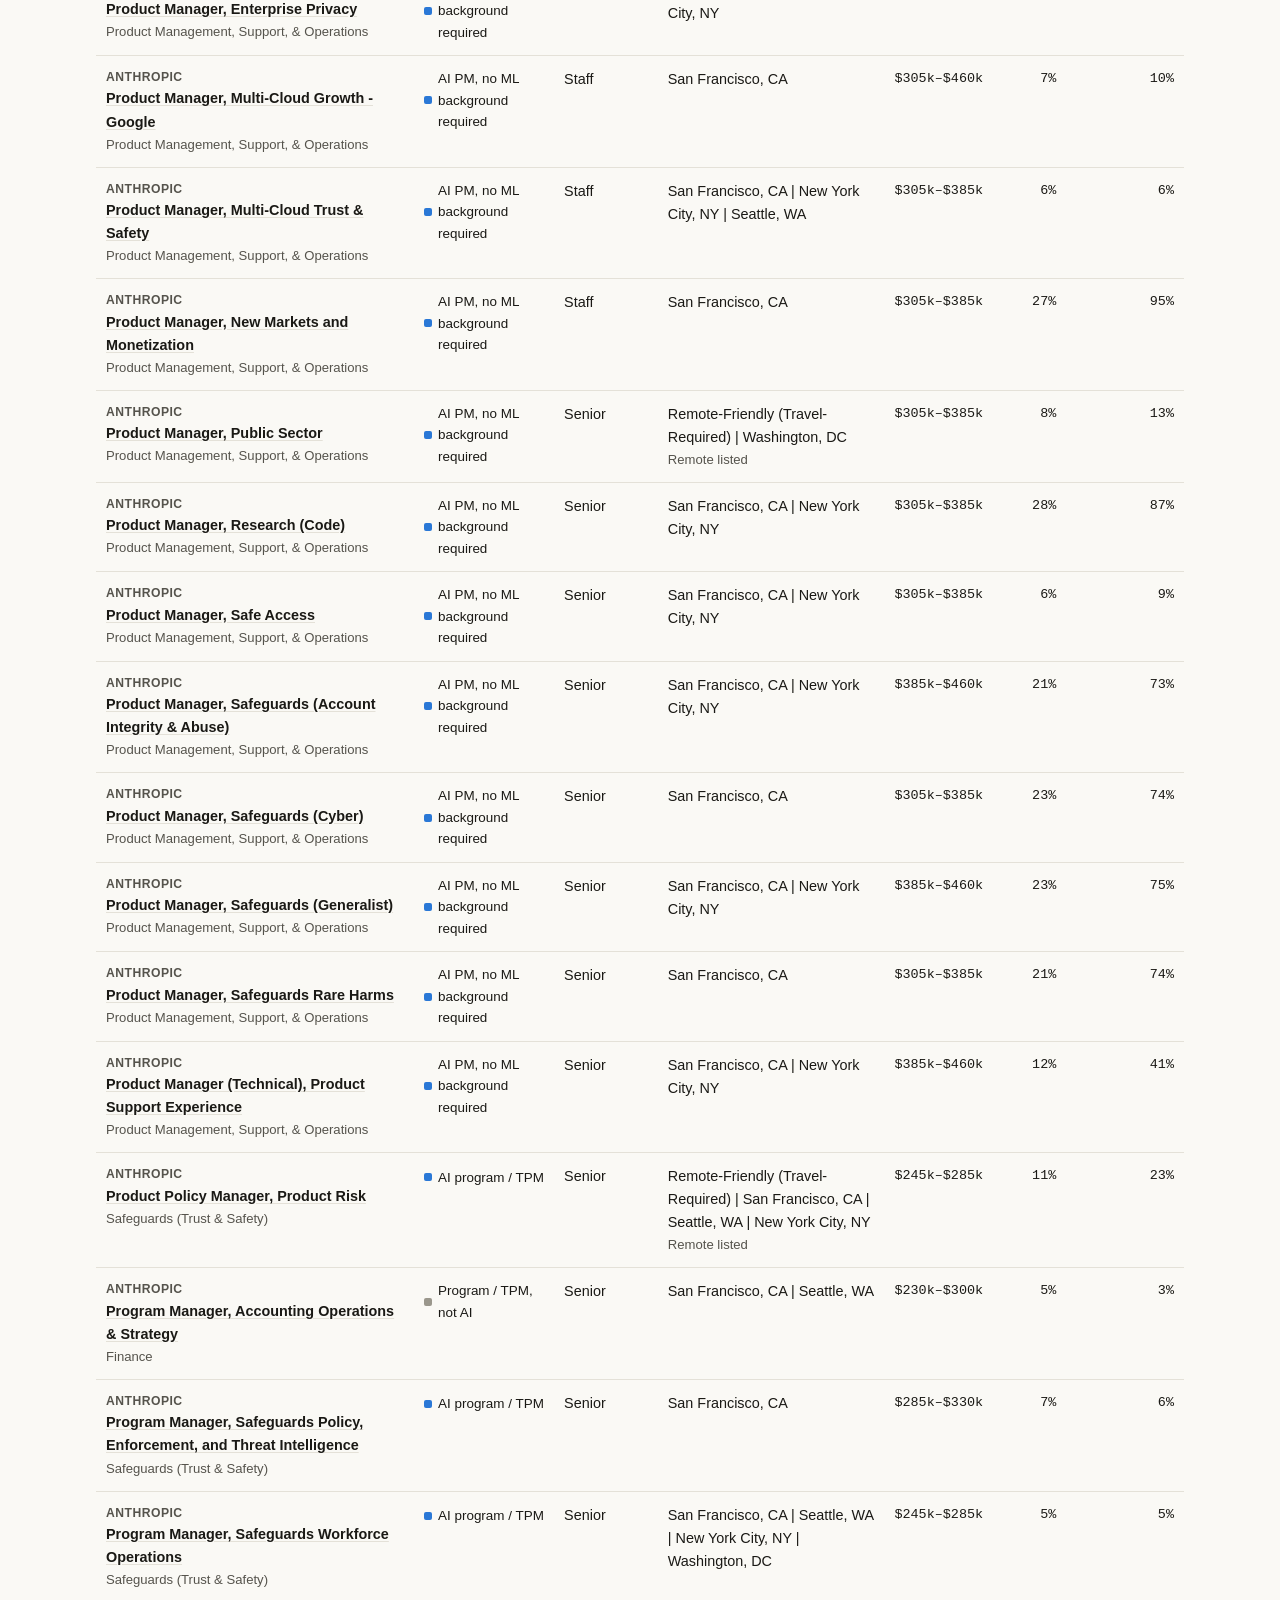
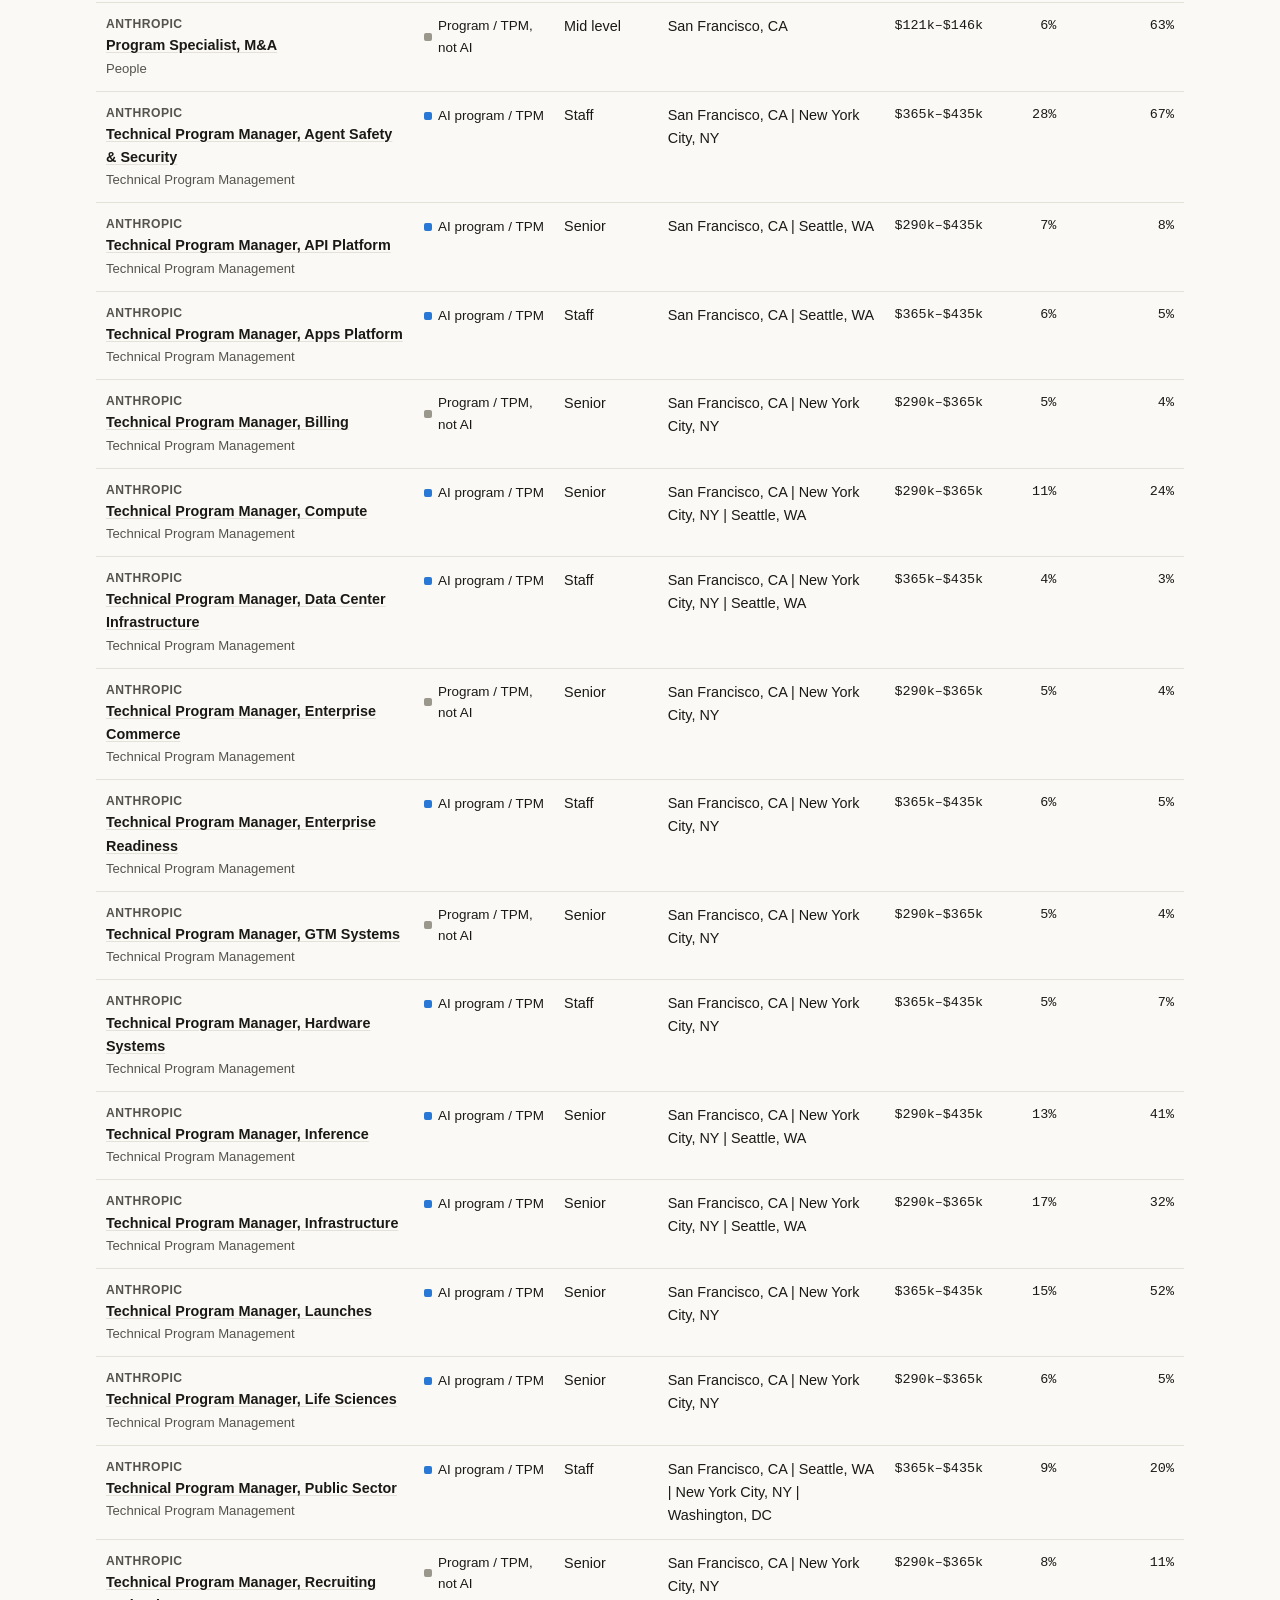
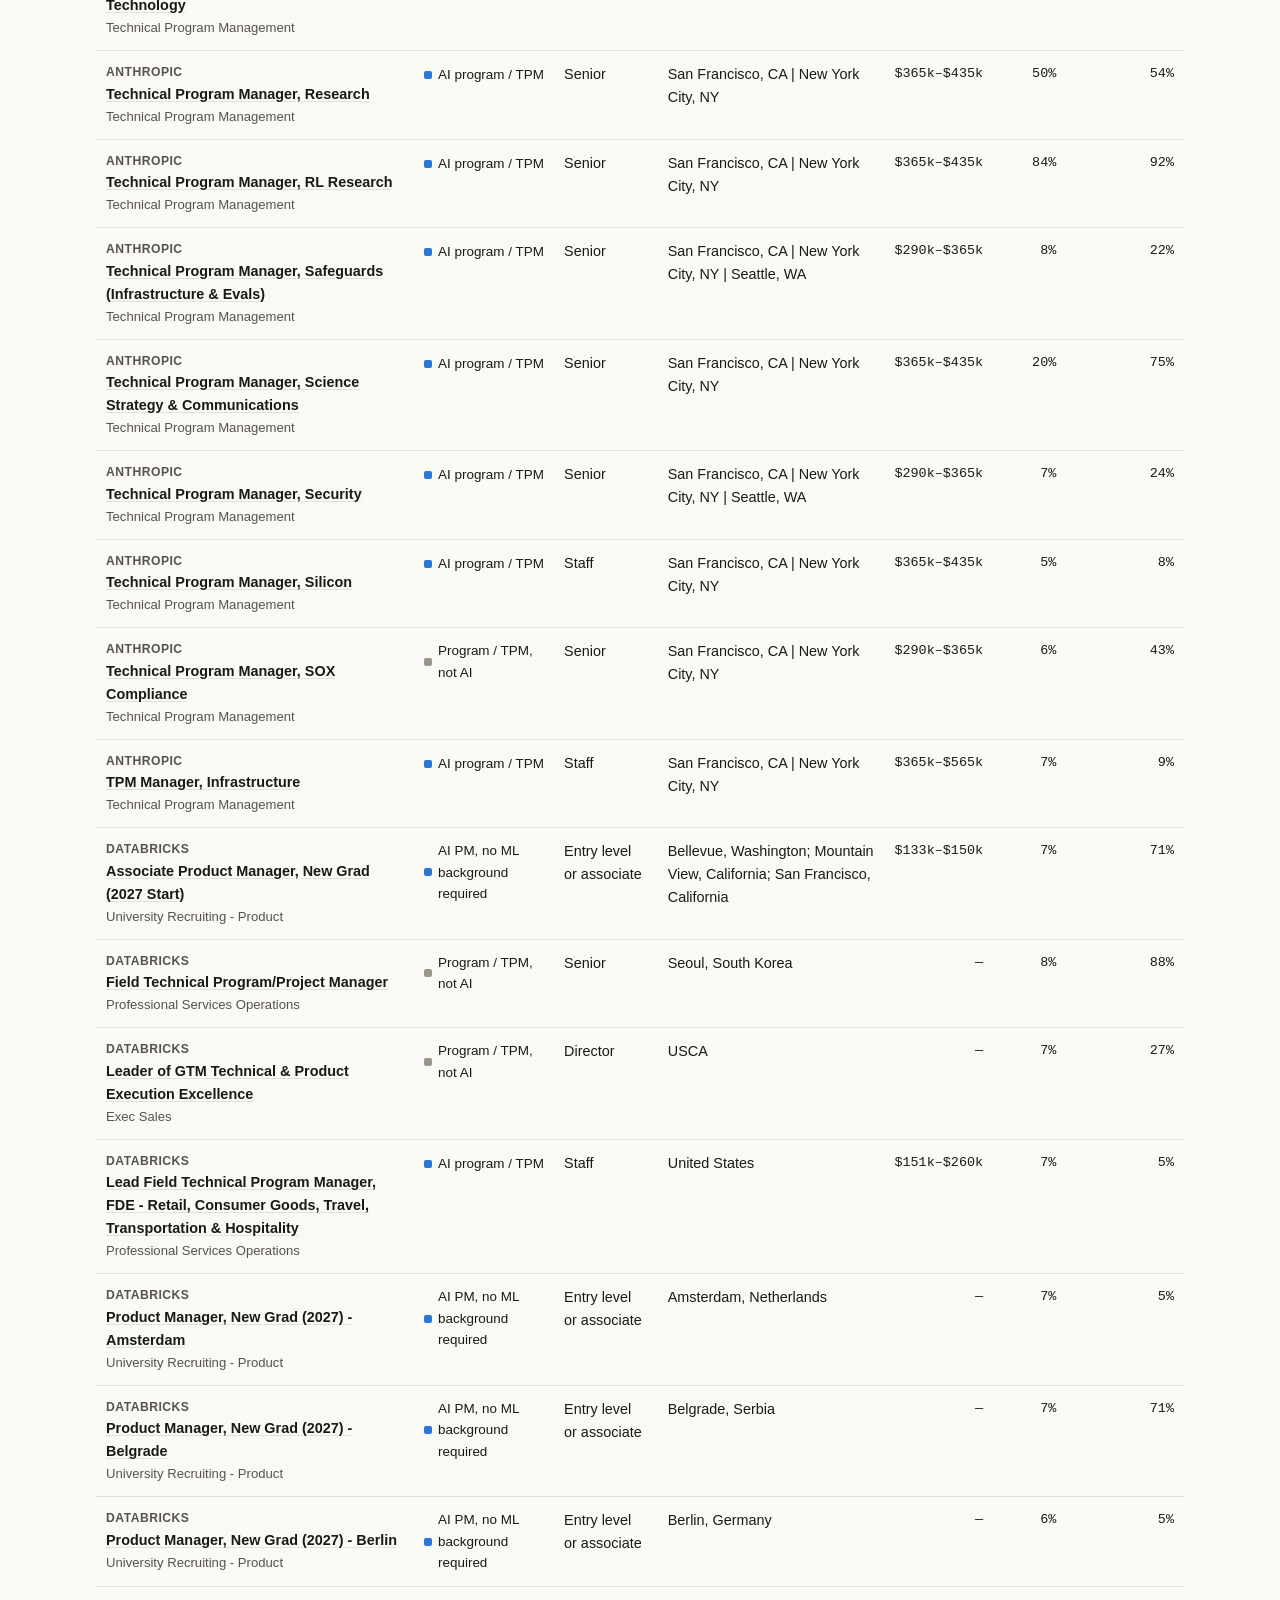
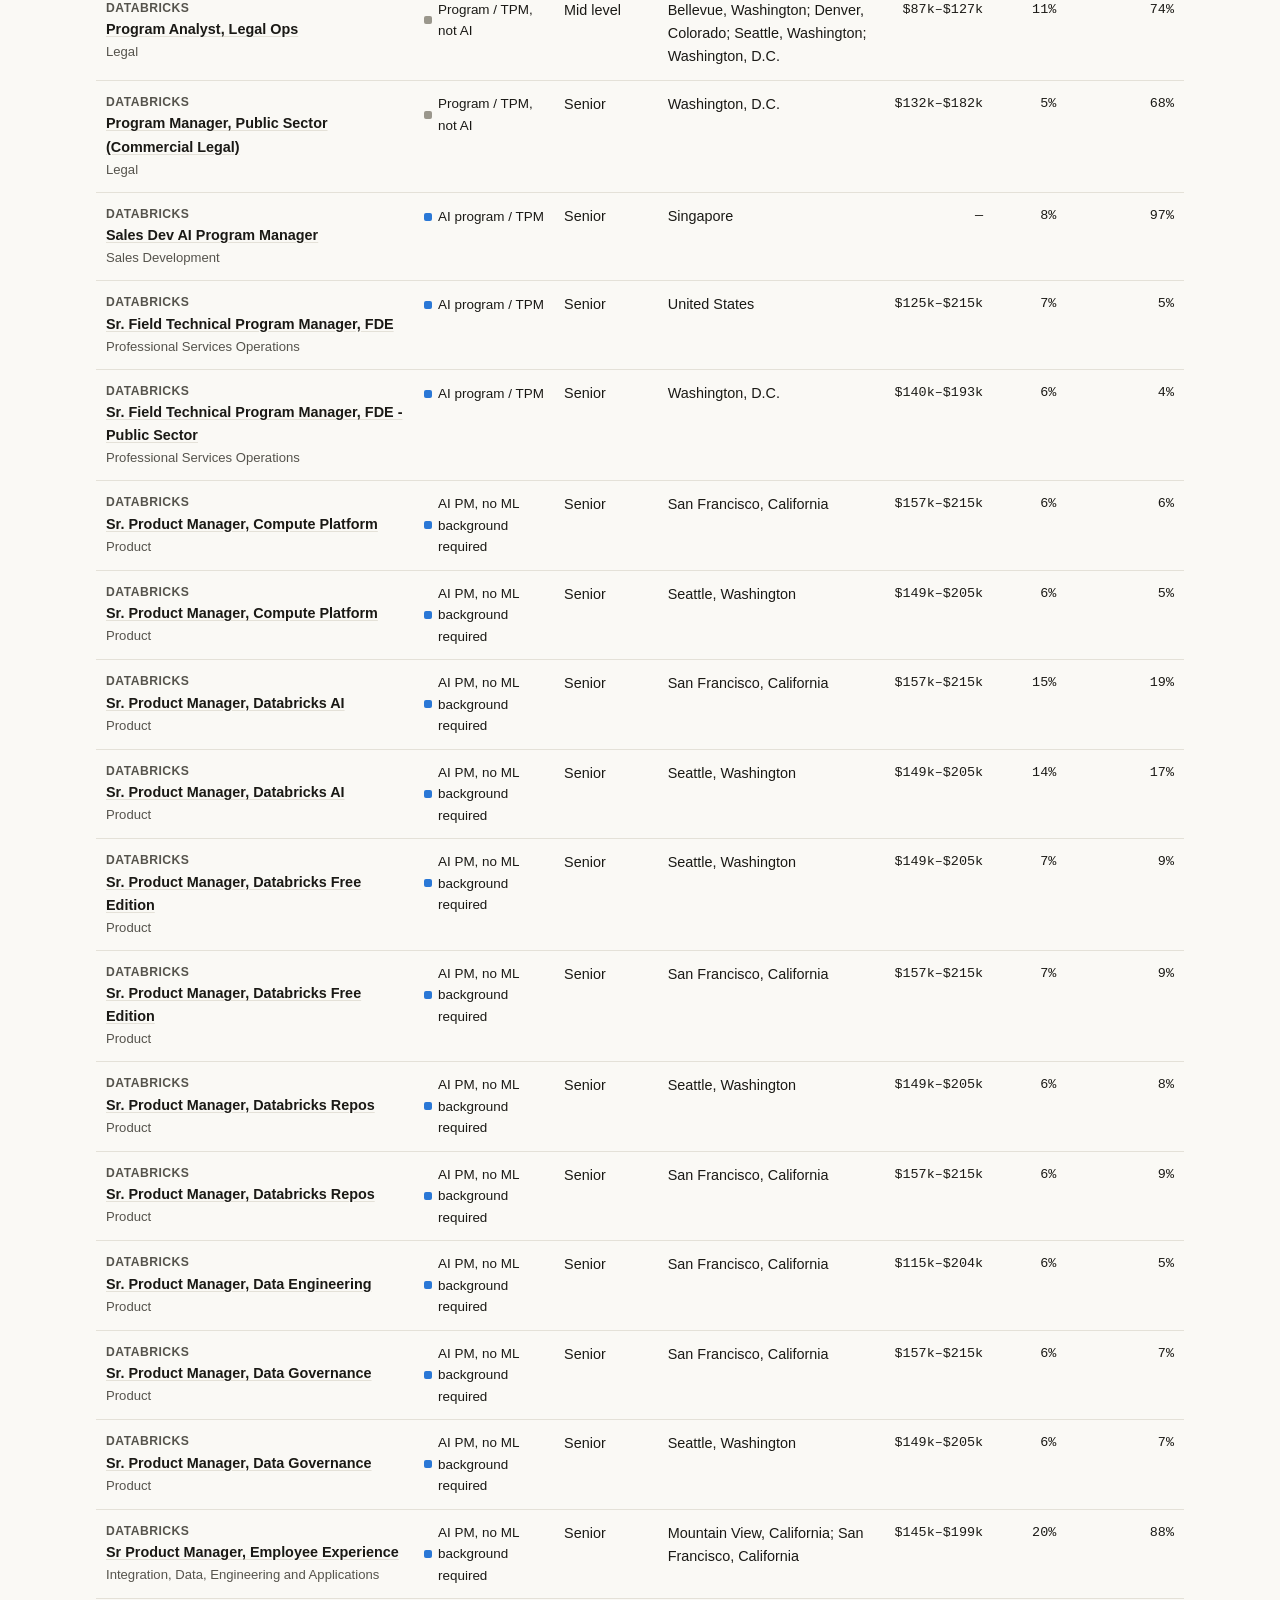
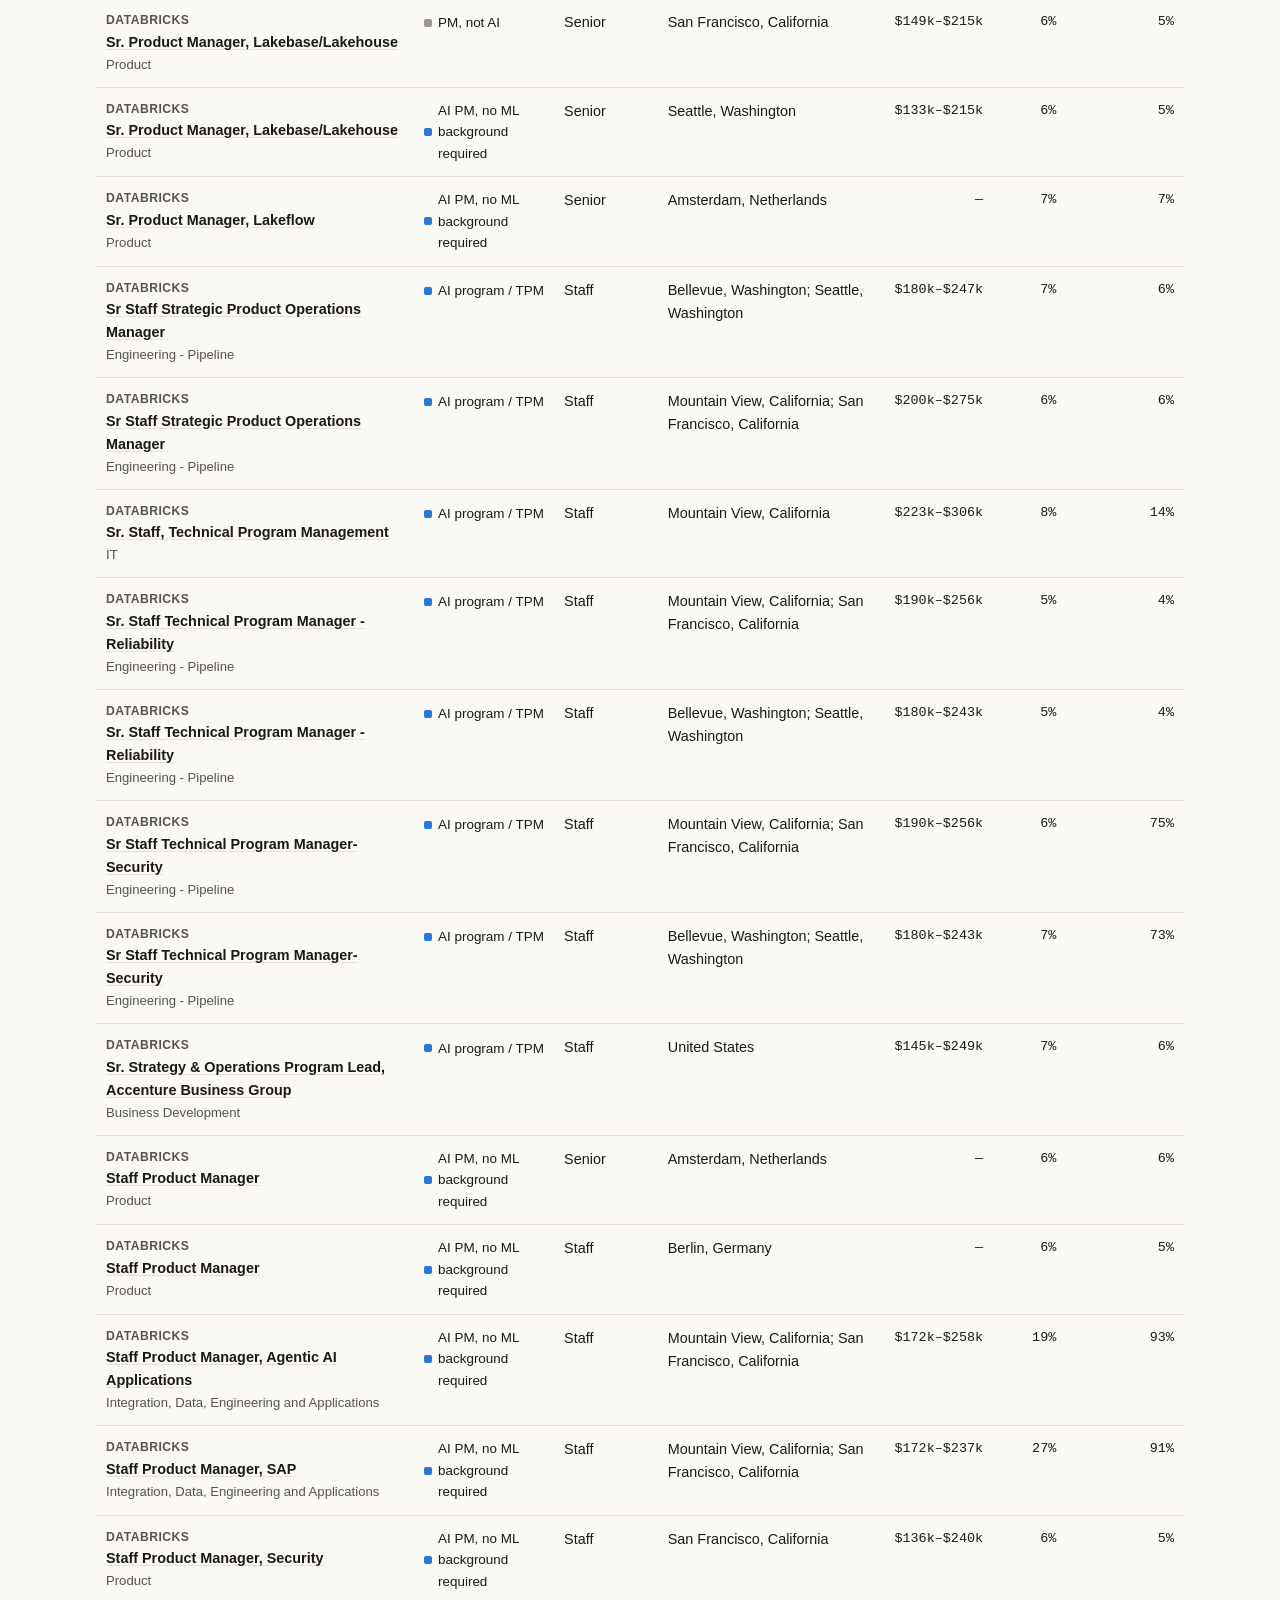
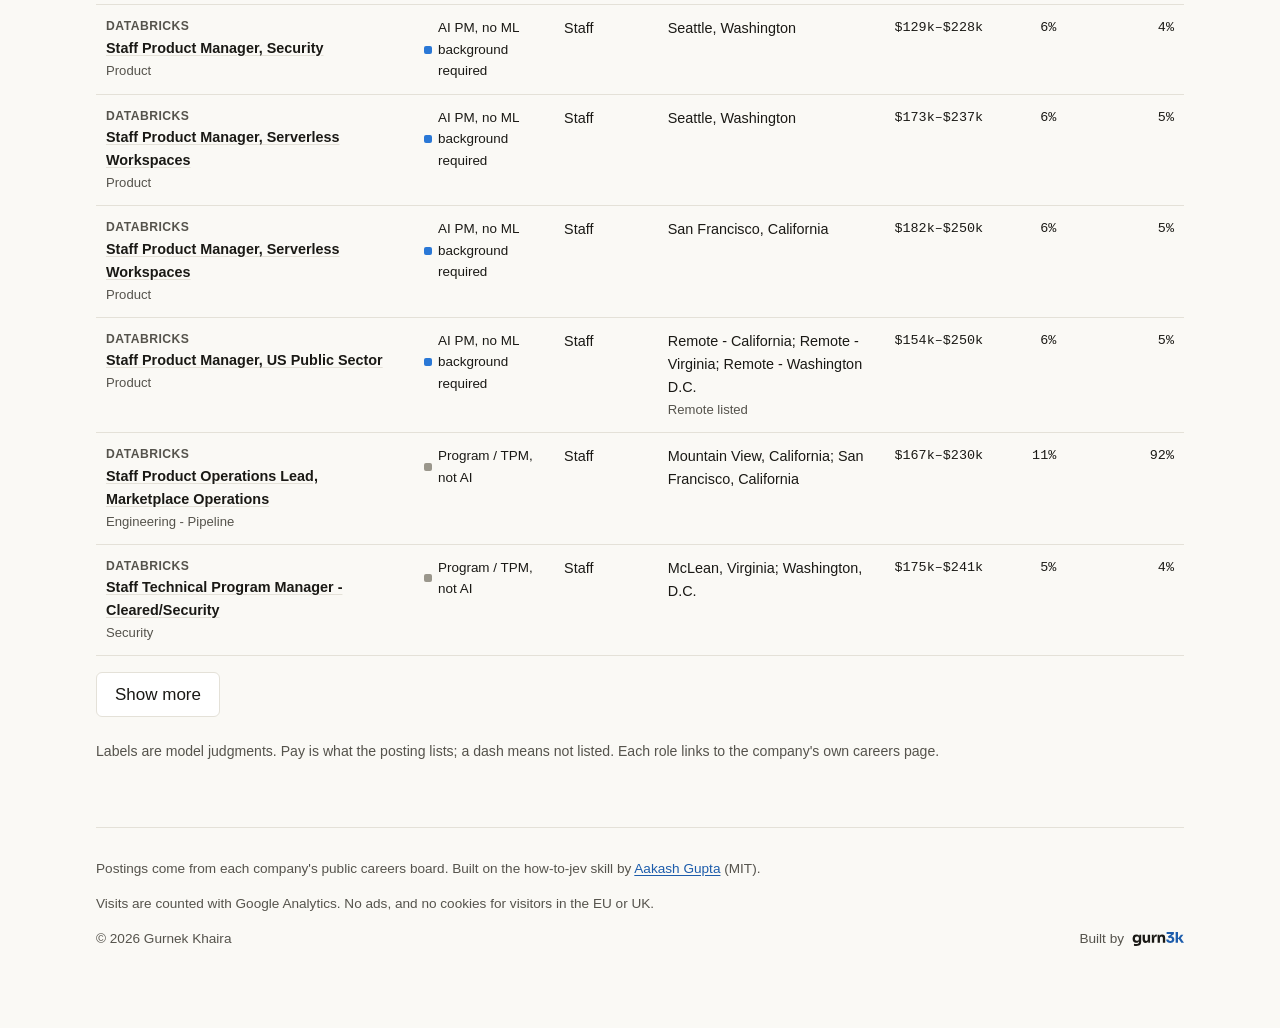
==== commit 436d05ce: "Header says refreshed every week, not every Monday The latest run was a Saturday catch-up, so "every" ====
--- a/site/index.html
+++ b/site/index.html
@@ -33,7 +33,7 @@
 
 <main id="top">
   <header class="masthead">
-    <p class="kicker">Refreshed every Monday · Latest run <span data-run="date">—</span></p>
+    <p class="kicker">Refreshed every week · Latest run <span data-run="date">—</span></p>
     <h1 id="headline">Most AI product manager roles want judgment about AI, not a model-building background.</h1>
     <p class="dek">Every week, code pulls every product, program and TPM opening from <span data-run="boards">36</span> AI and tech companies, and a decision model labels each one. Below is this week's run, drawn to scale.</p>
     <p class="byline">By <strong>Gurnek Khaira</strong> · <a href="https://github.com/gurn3k/ai-pm-job-radar">Source on GitHub</a></p>
--- a/site/style.css
+++ b/site/style.css
@@ -182,6 +182,12 @@
 .maker-mark::before { background: currentColor; -webkit-mask: url(gurn3k-gurn.svg) center / contain no-repeat; mask: url(gurn3k-gurn.svg) center / contain no-repeat; }
 .maker-mark::after { background: var(--jev-ink); -webkit-mask: url(gurn3k-3k.svg) center / contain no-repeat; mask: url(gurn3k-3k.svg) center / contain no-repeat; }
 
+/* Between phone cards and the full width, the explorer's seven columns are tight. */
+@media (min-width: 761px) and (max-width: 900px) {
+  #table th { white-space: normal; }
+  #table th, #table td { padding: 12px 6px; }
+}
+
 @media (max-width: 760px) {
   body { font-size: 16px; }
   .topbar { padding: 10px 16px; }
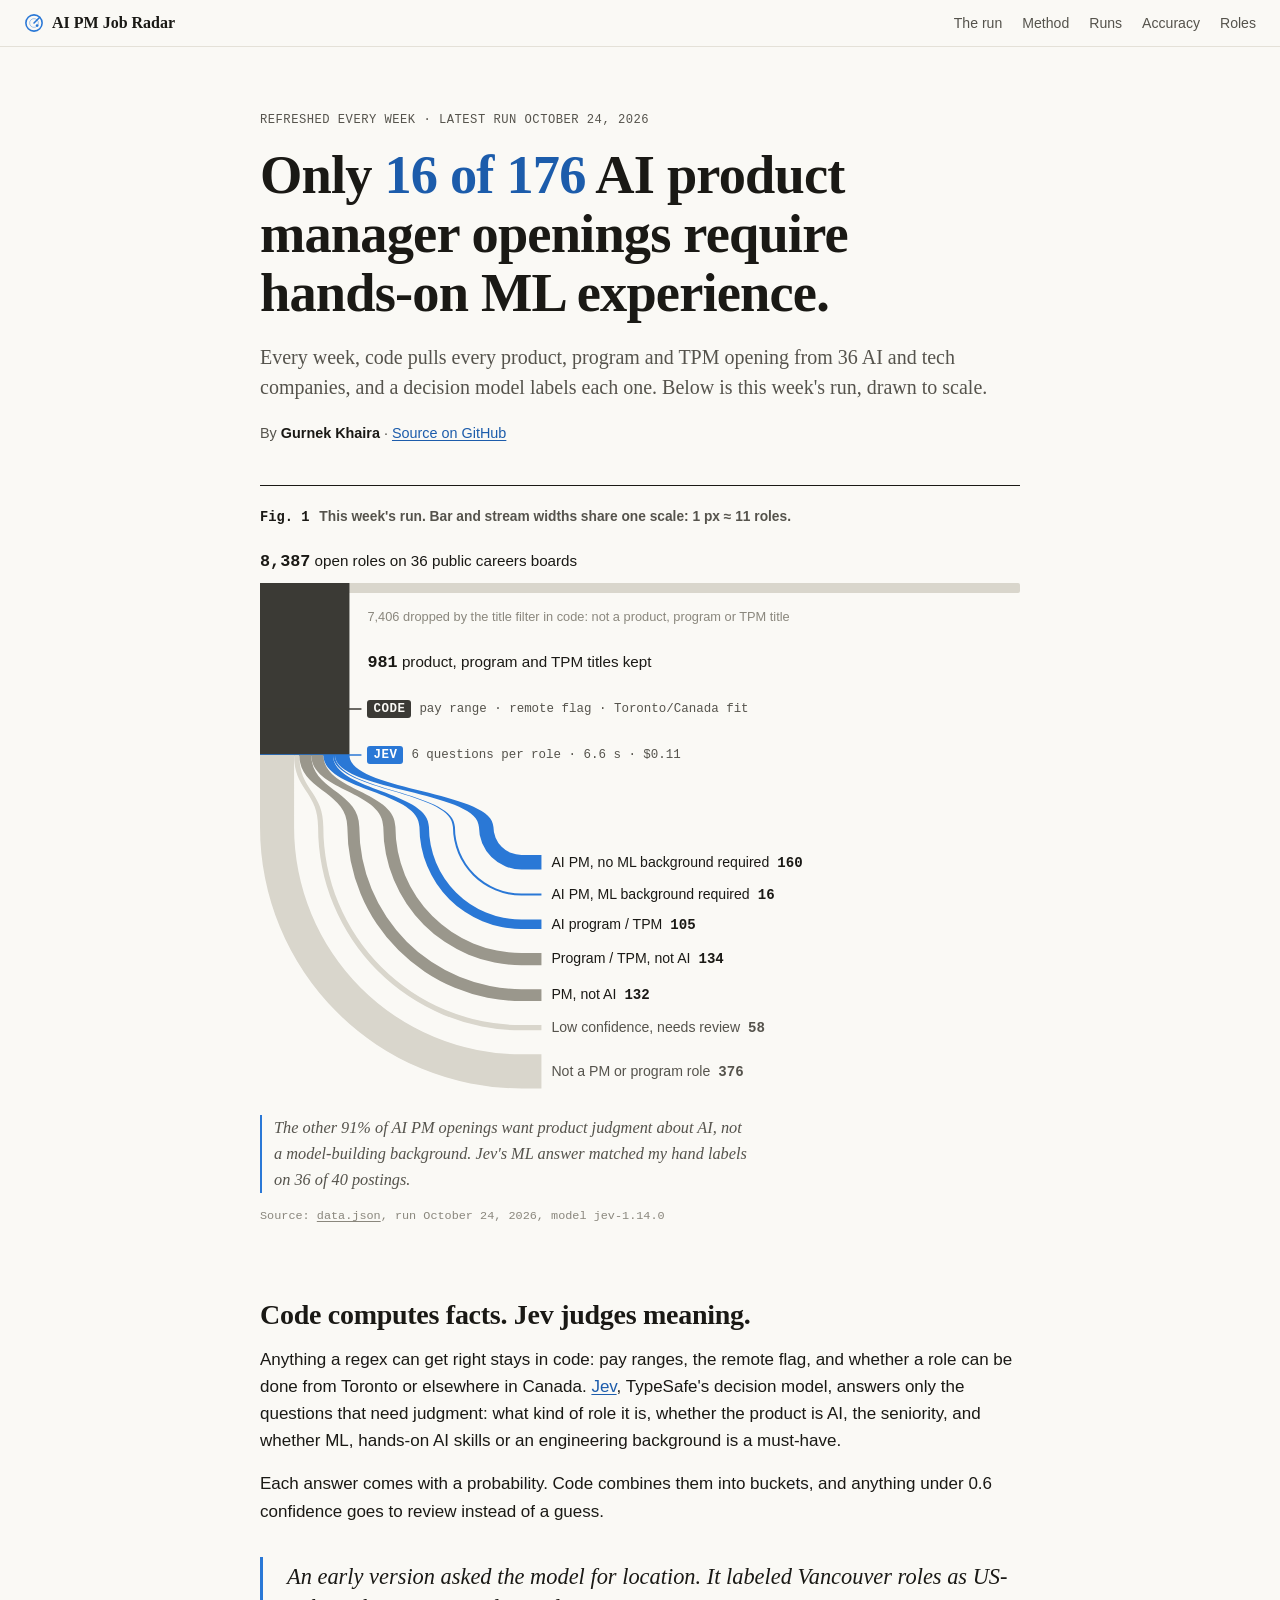
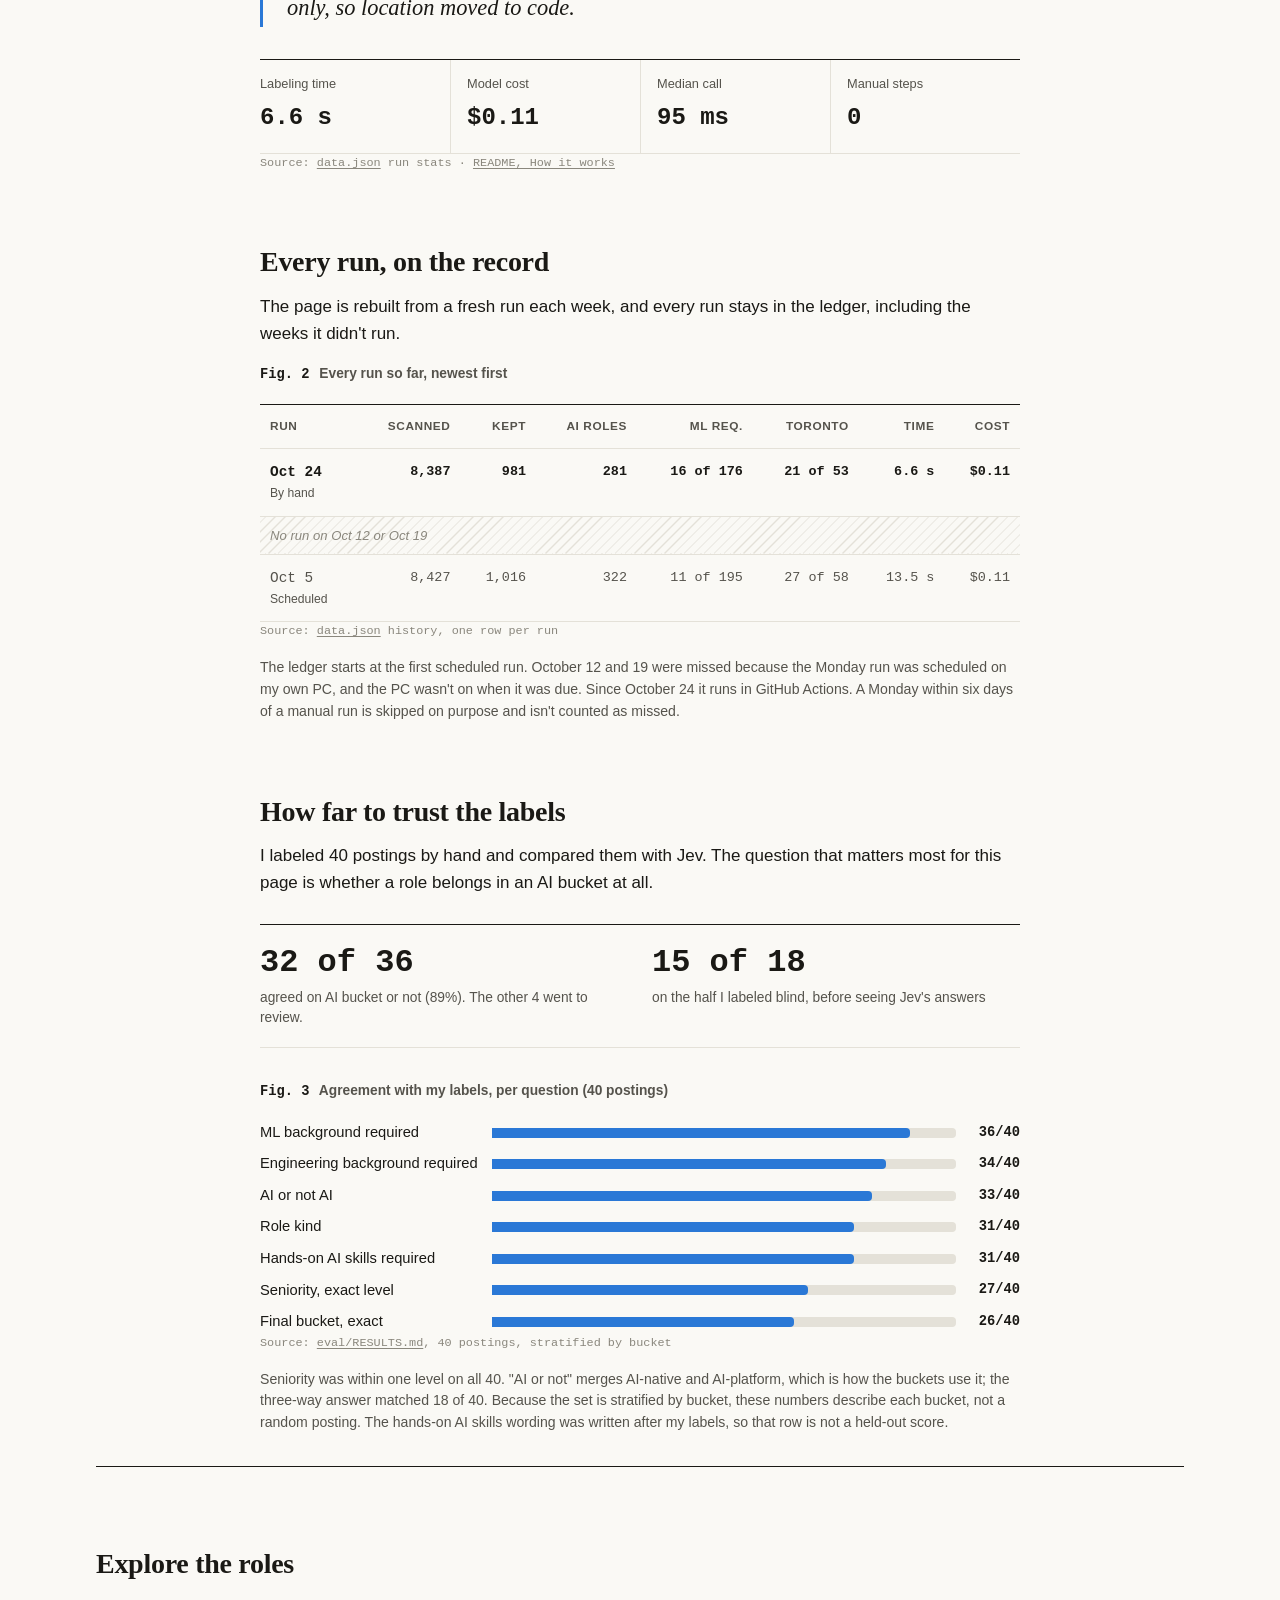
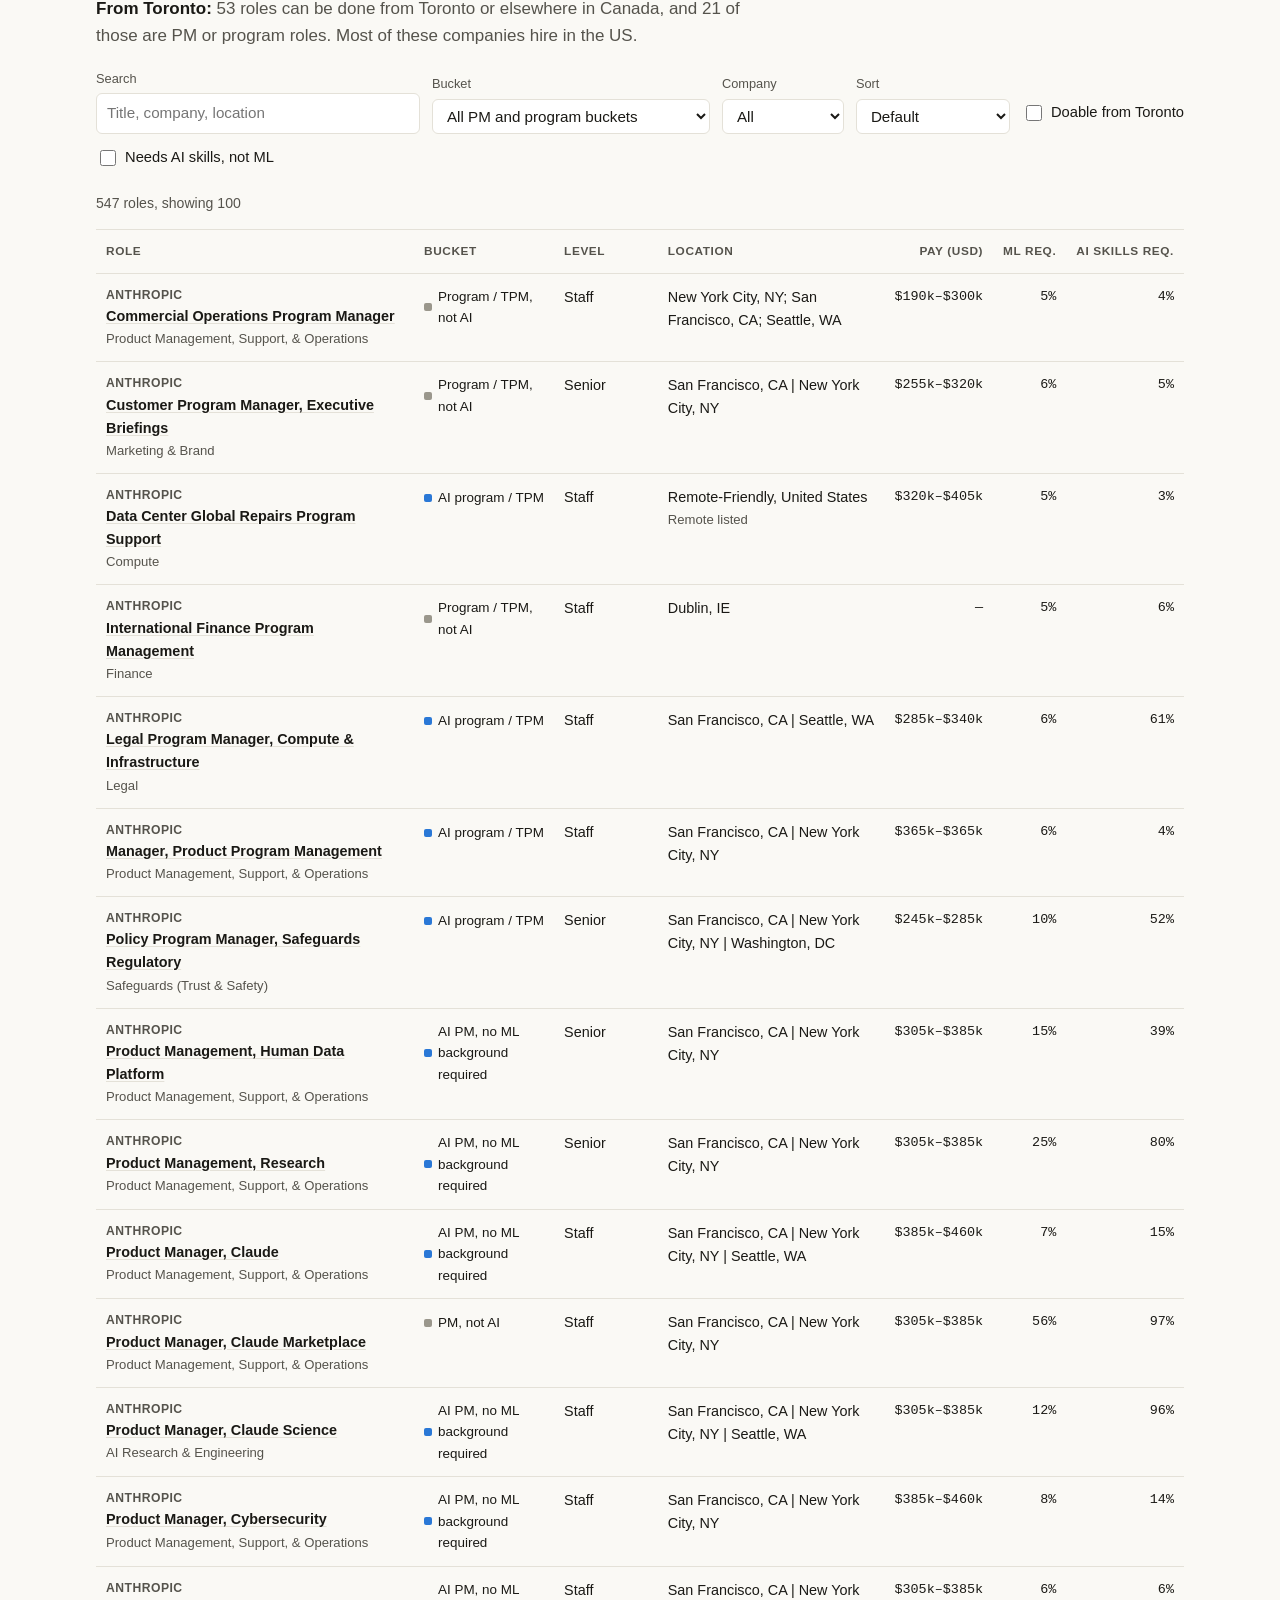
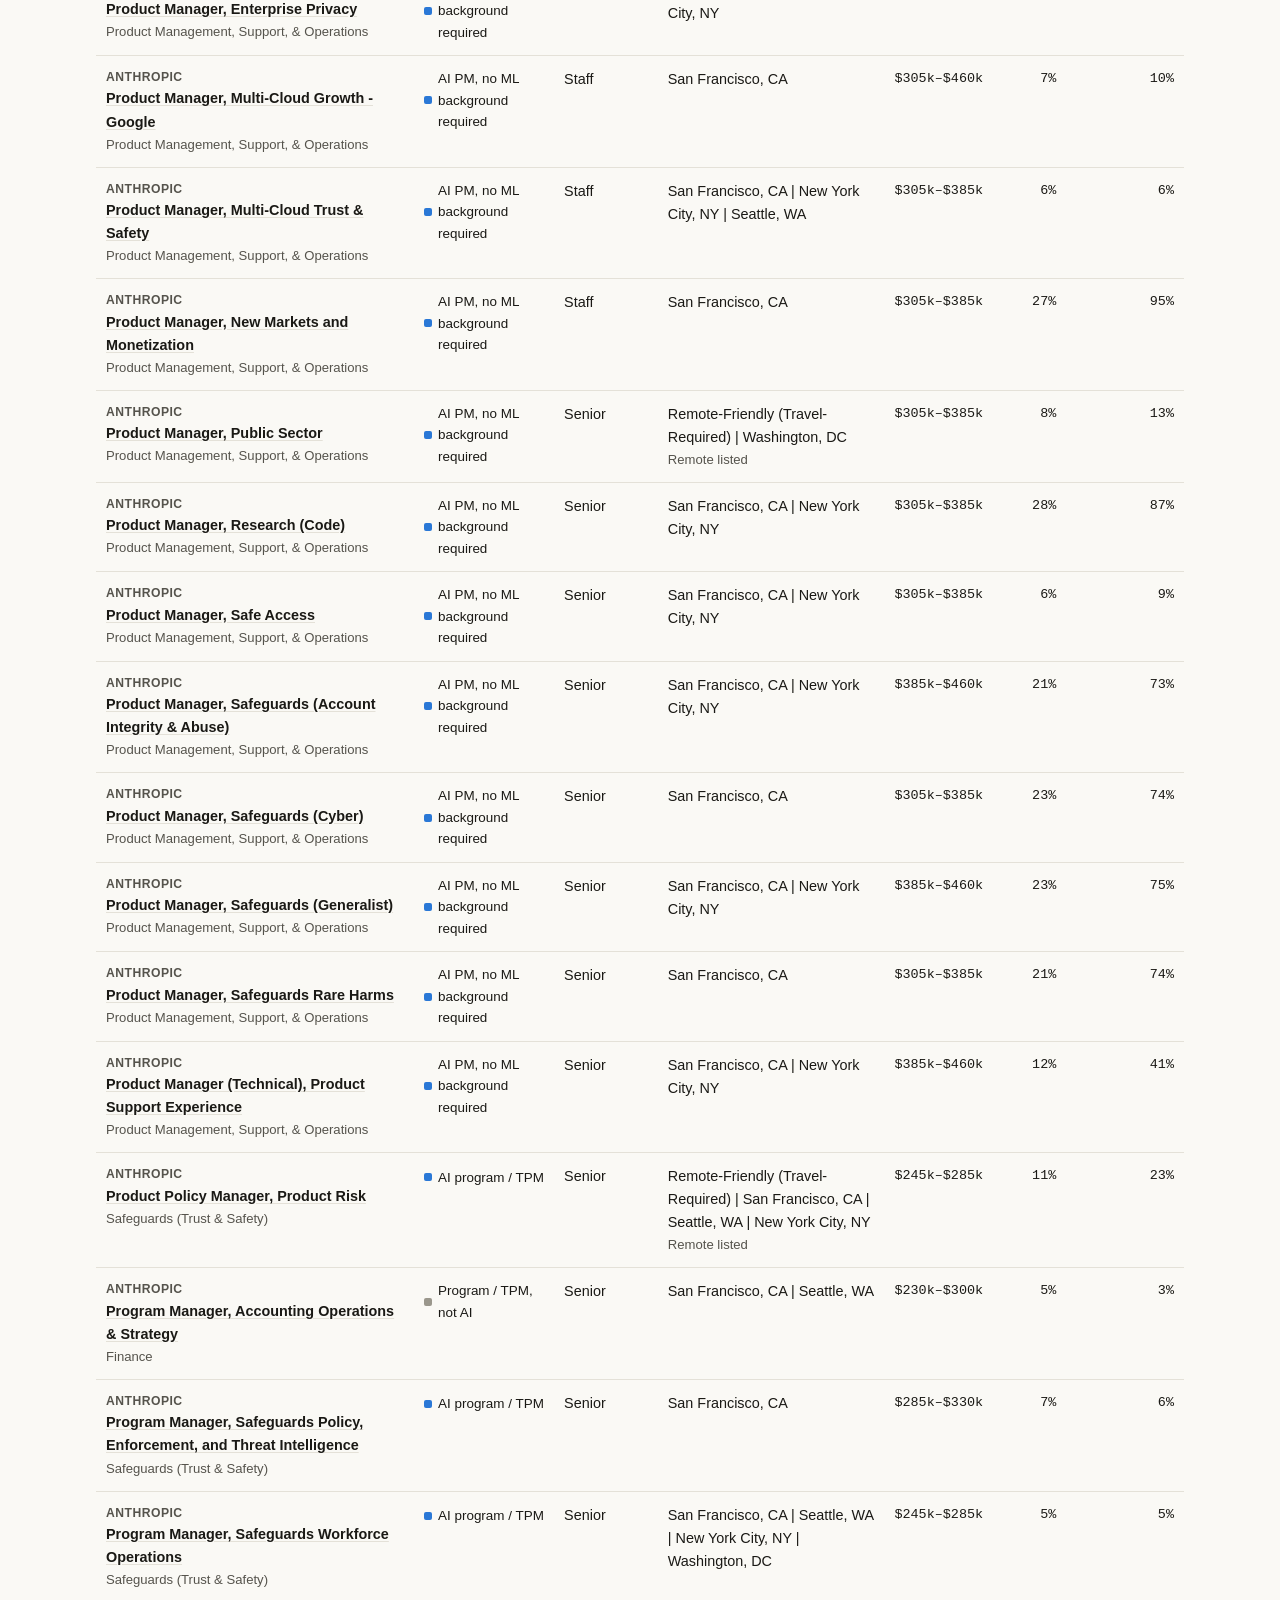
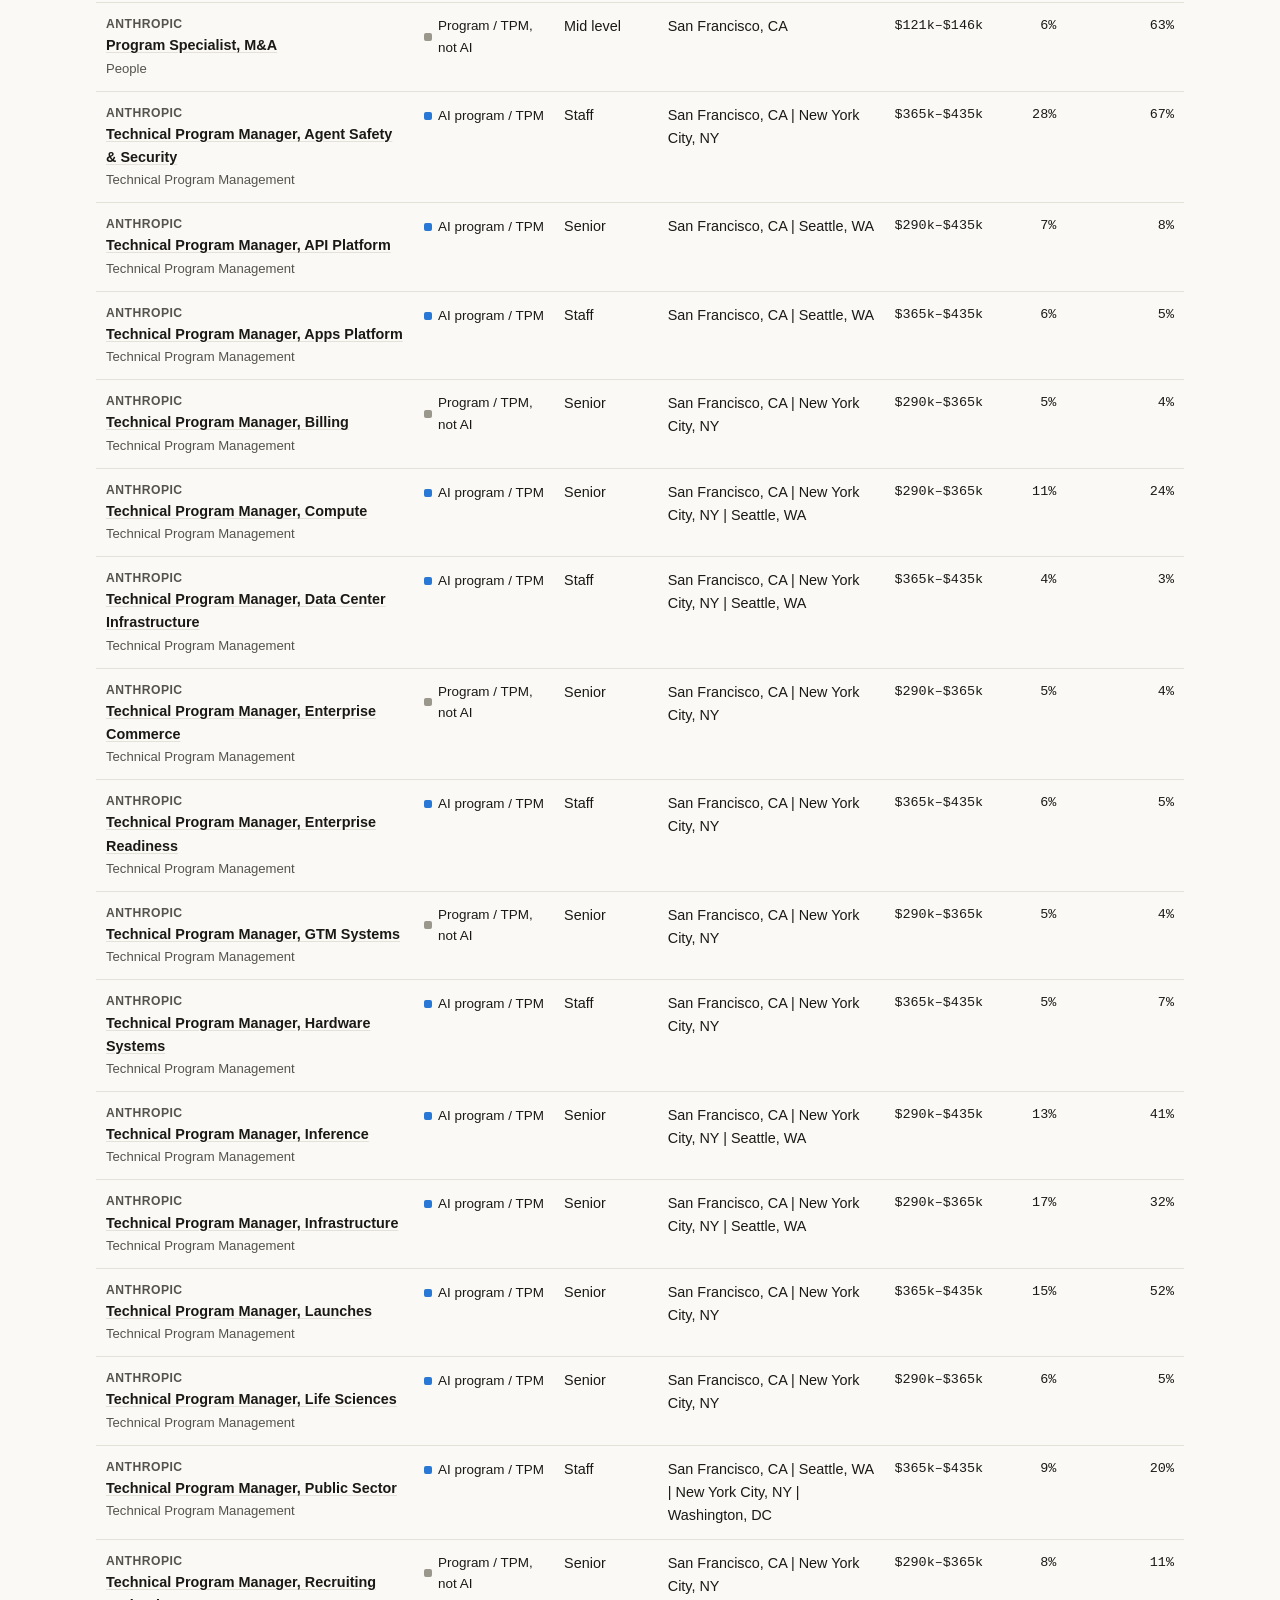
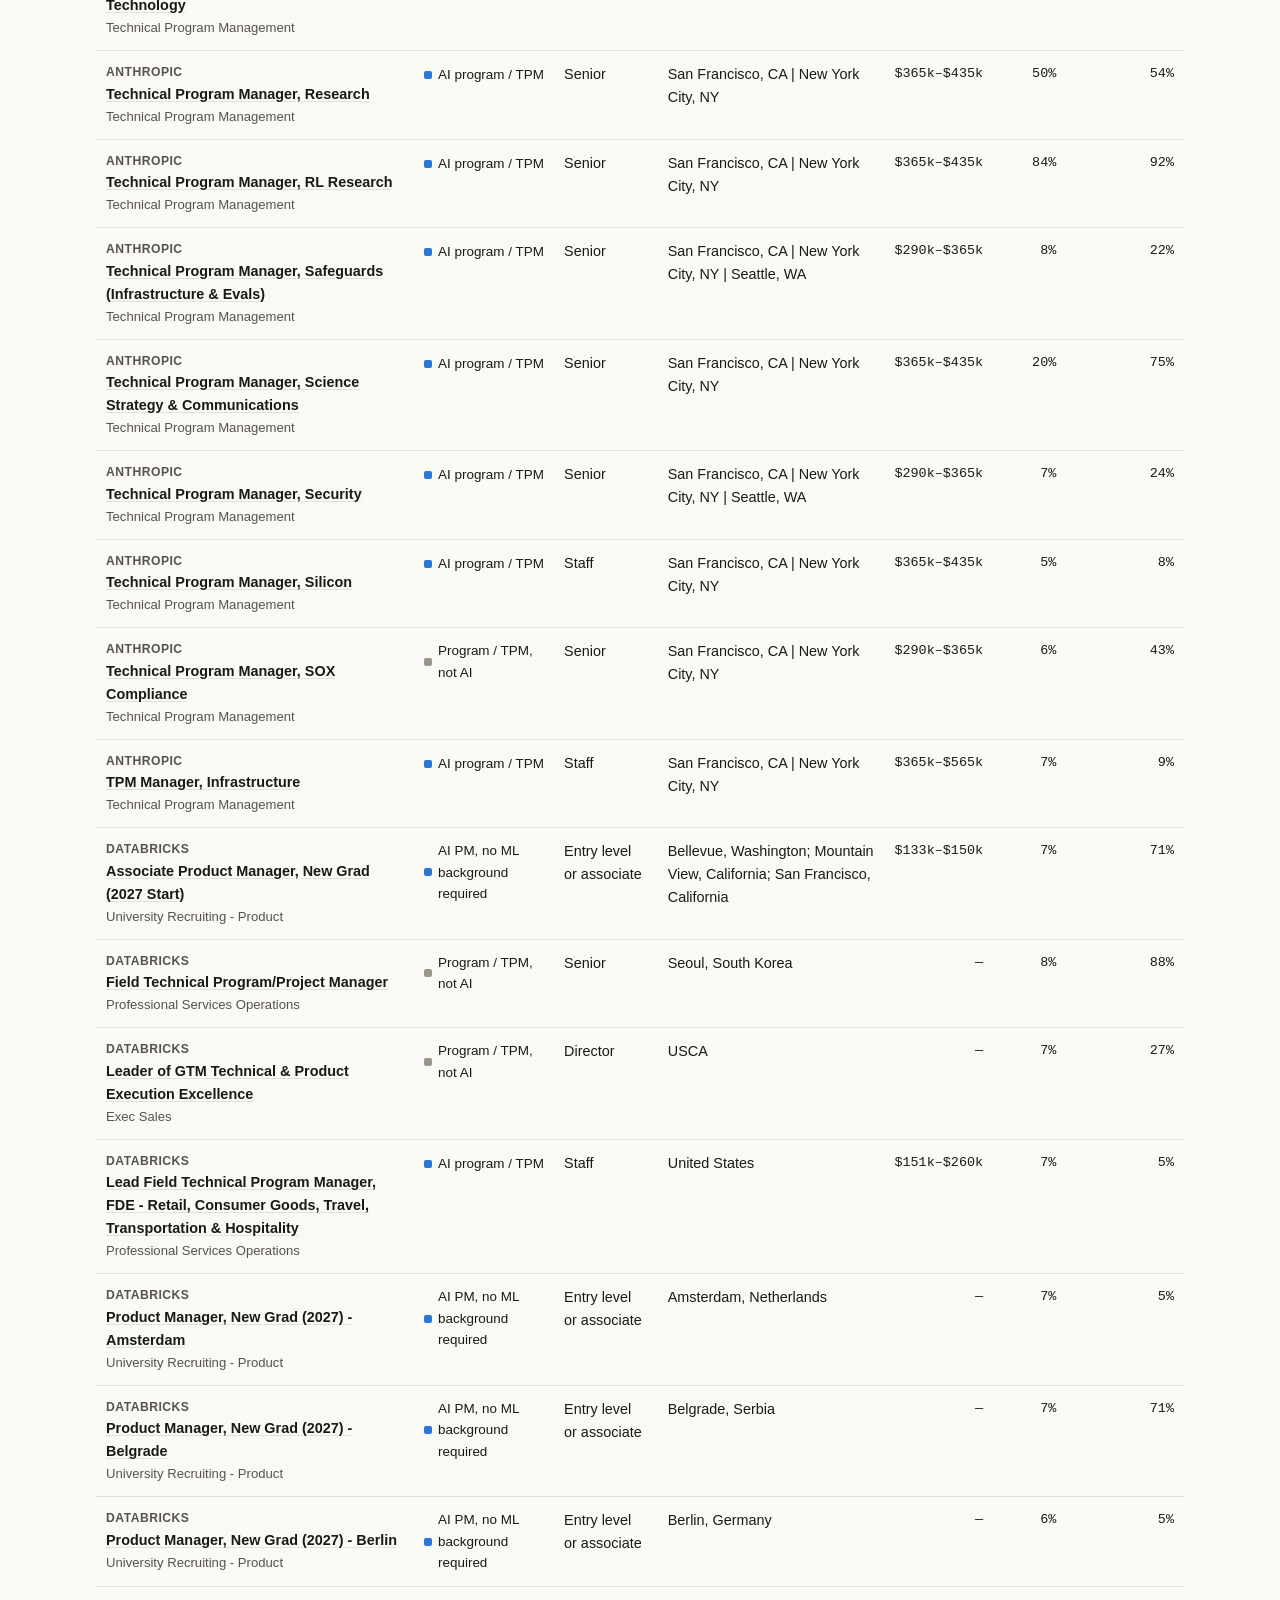
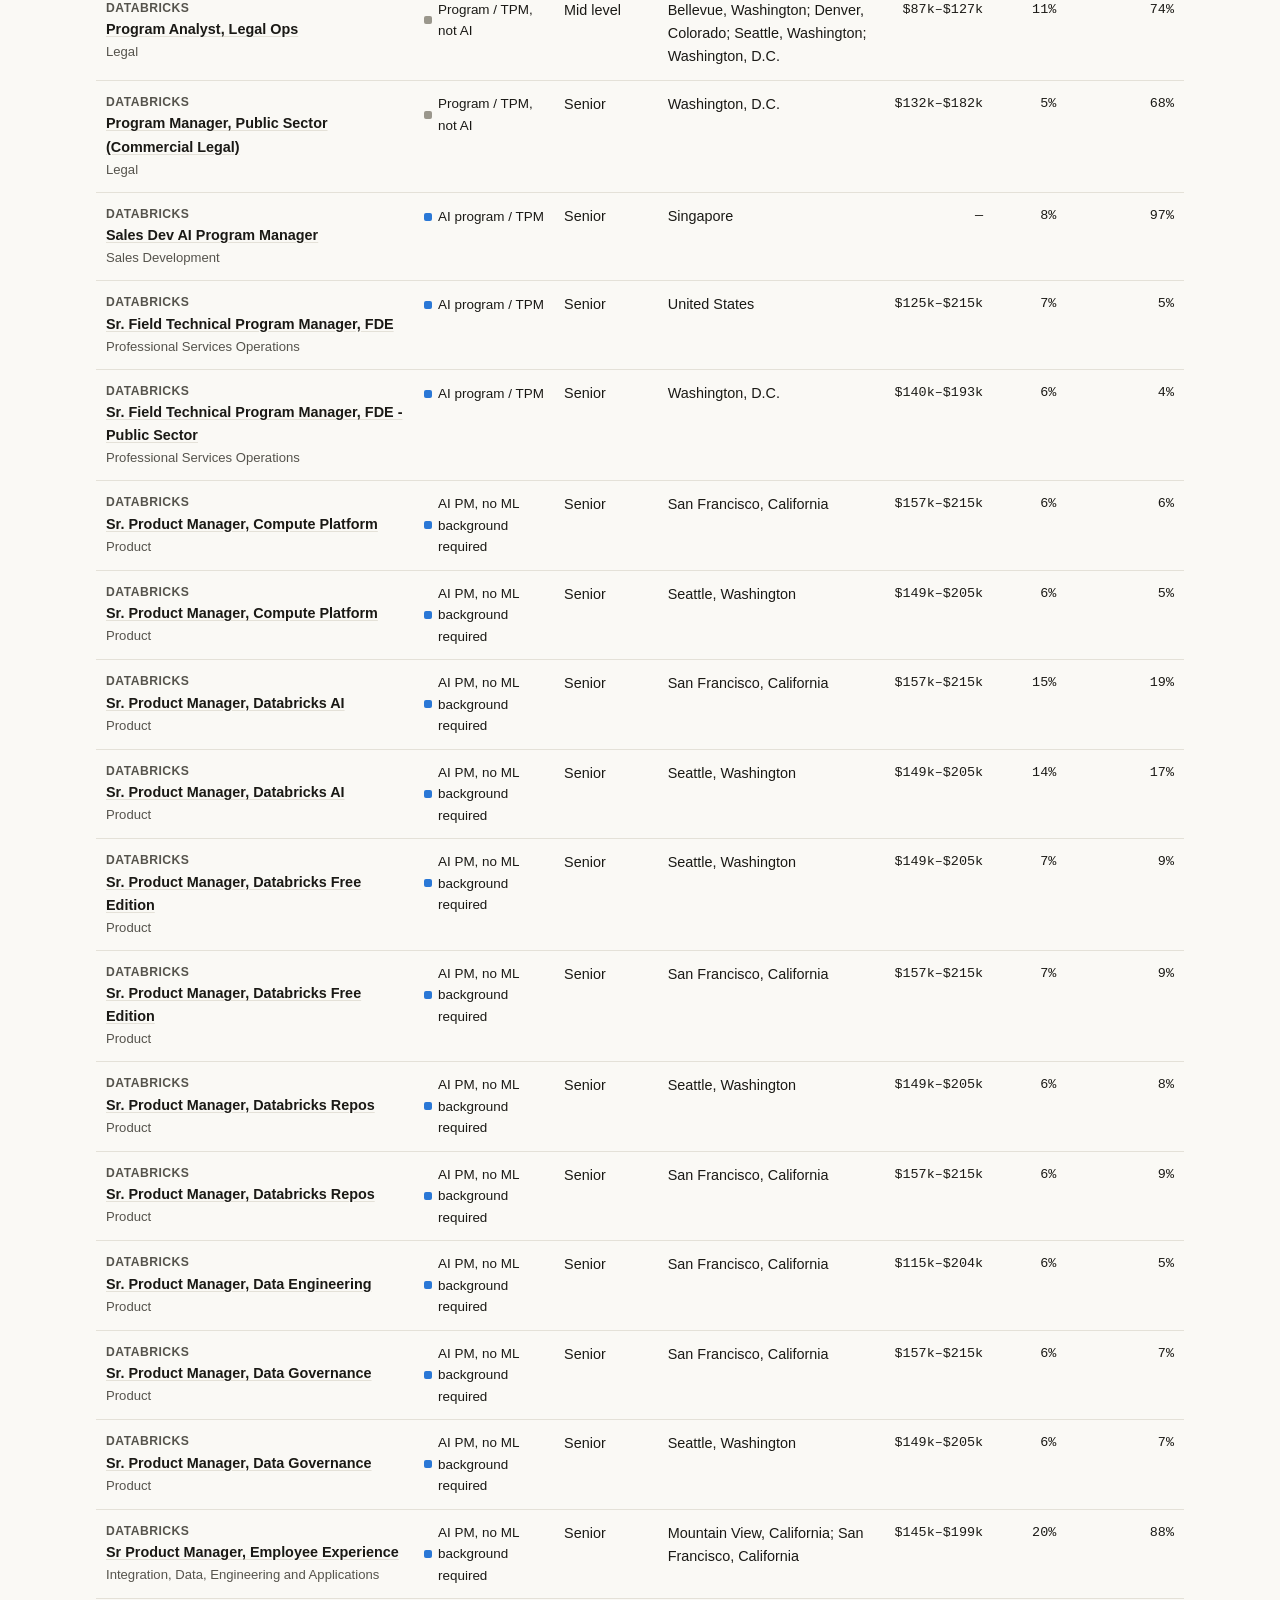
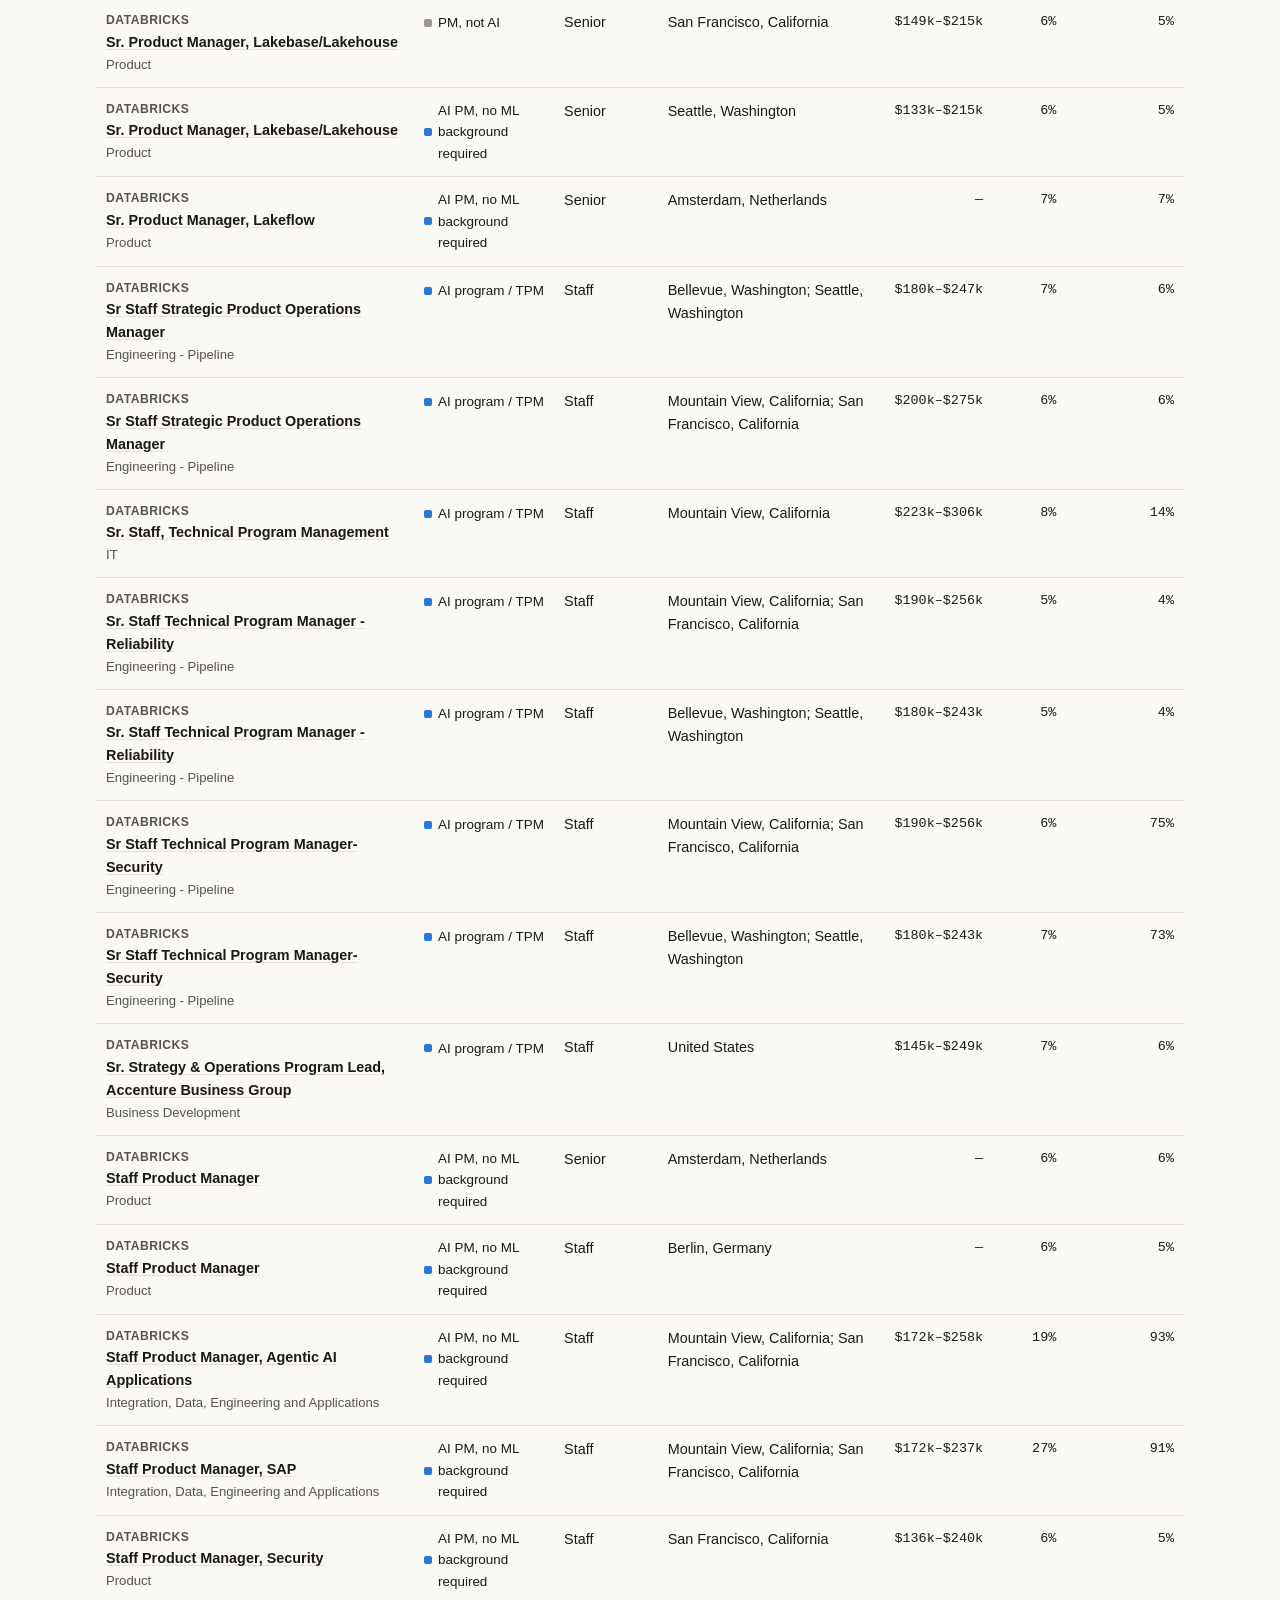
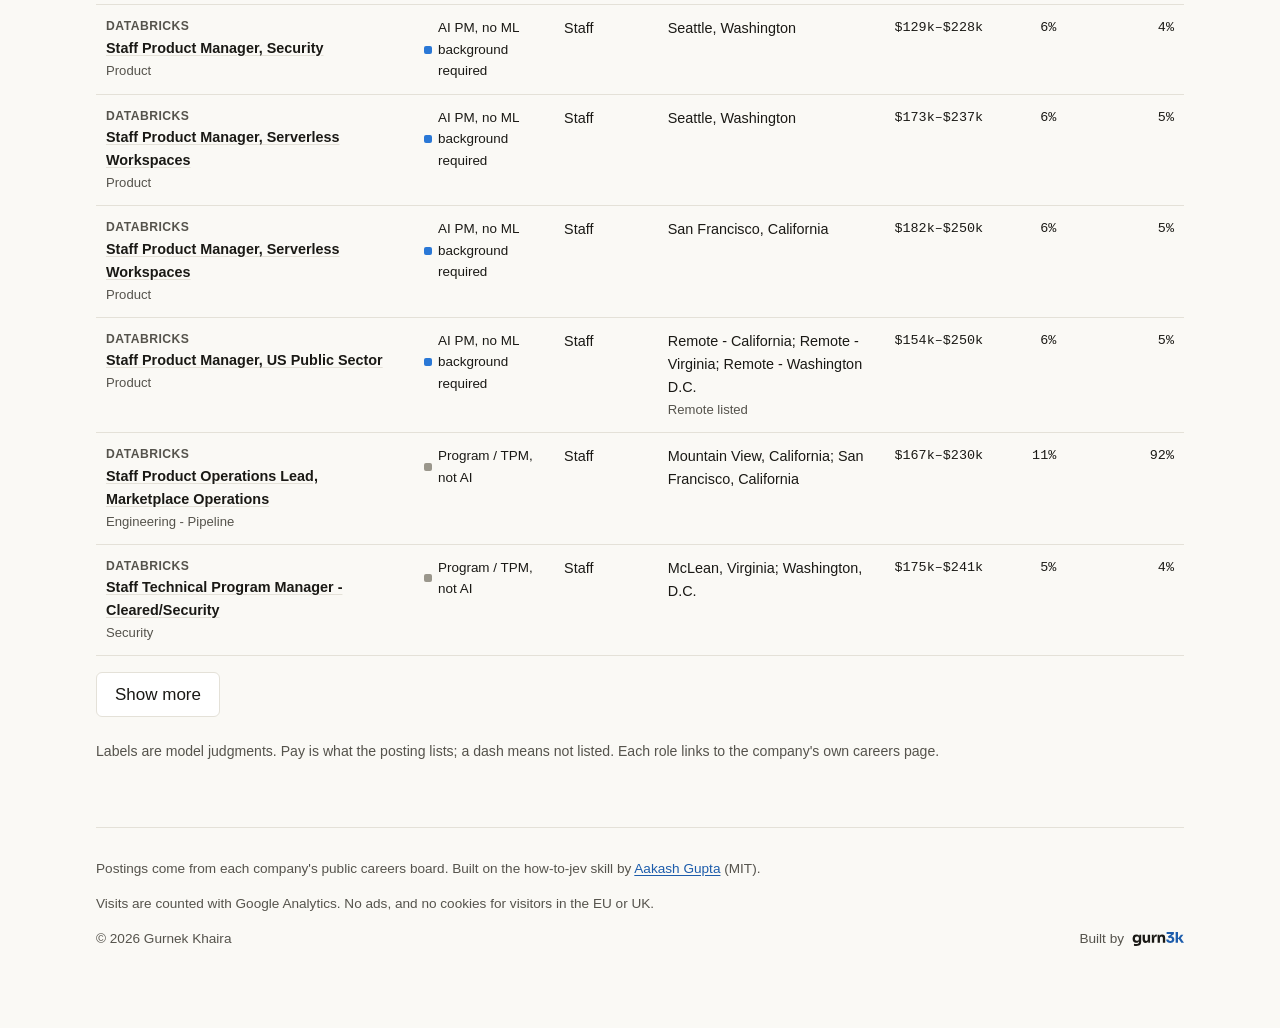
==== commit 99446553: "Fig. 2 intro says each week, not each Monday Co-Authored-By: Claude Opus 5.5 <noreply@anthropic.com>" ====
--- a/site/index.html
+++ b/site/index.html
@@ -63,7 +63,7 @@
 
     <section id="runs" aria-labelledby="runs-h" hidden>
       <h2 id="runs-h">Every run, on the record</h2>
-      <p>The page is rebuilt from a fresh run each Monday, and every run stays in the ledger, including the Mondays it didn't run.</p>
+      <p>The page is rebuilt from a fresh run each week, and every run stays in the ledger, including the weeks it didn't run.</p>
       <figure aria-labelledby="ledger-cap">
         <figcaption id="ledger-cap" class="fig-title"><span class="fig-n">Fig. 2</span> Every run so far, newest first</figcaption>
         <table id="ledger" class="ledger">
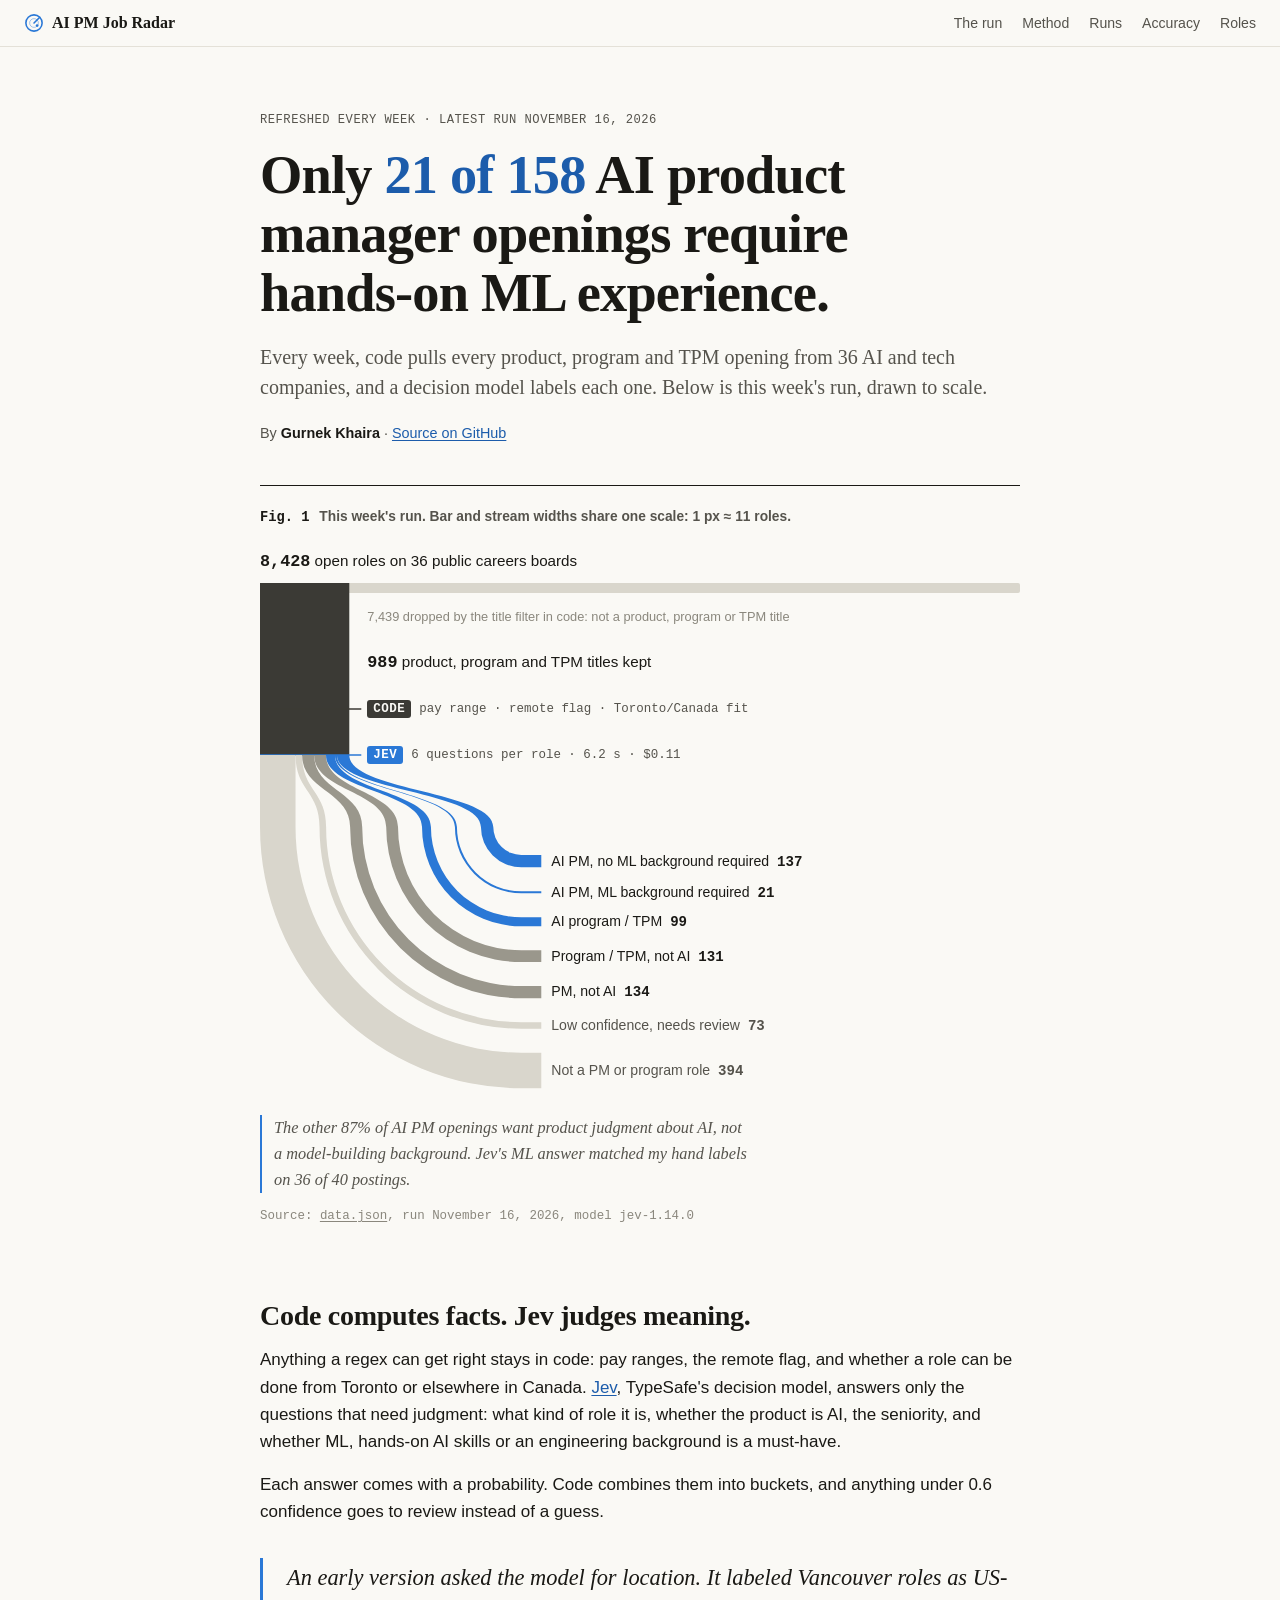
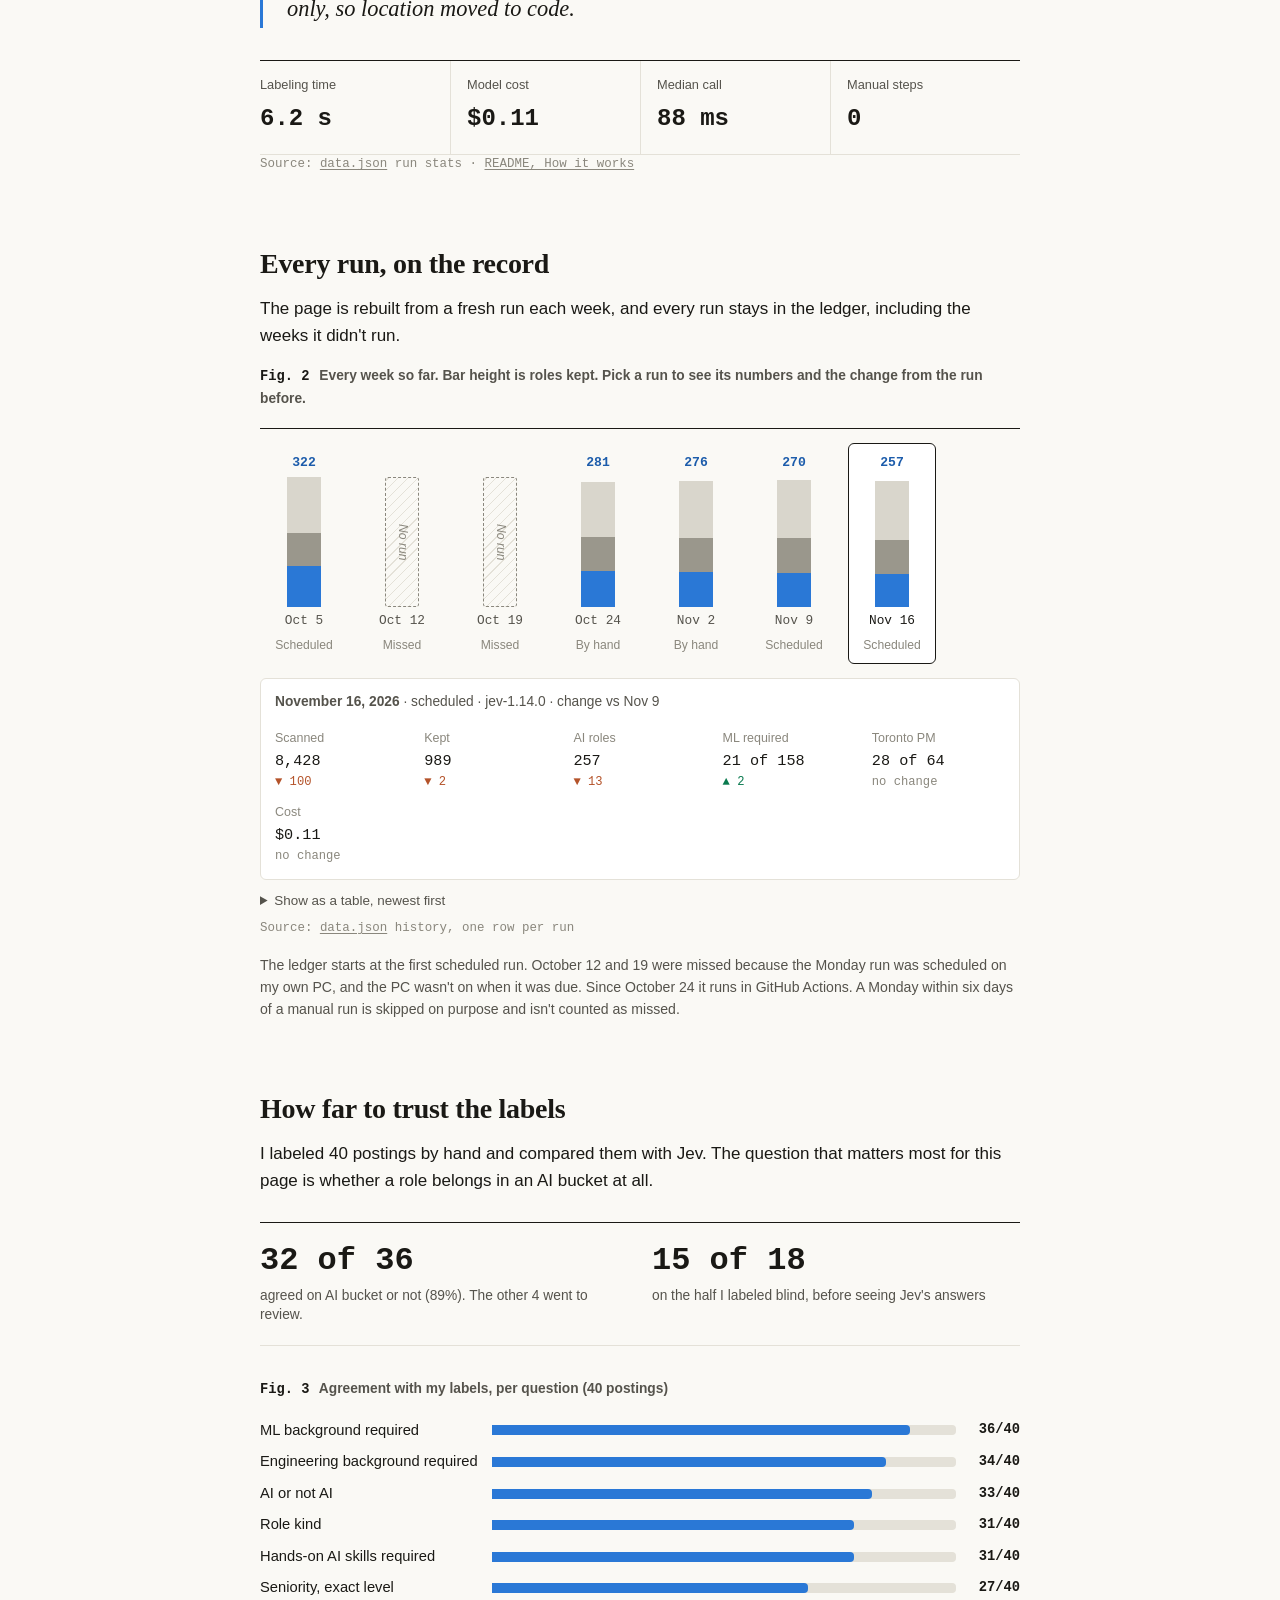
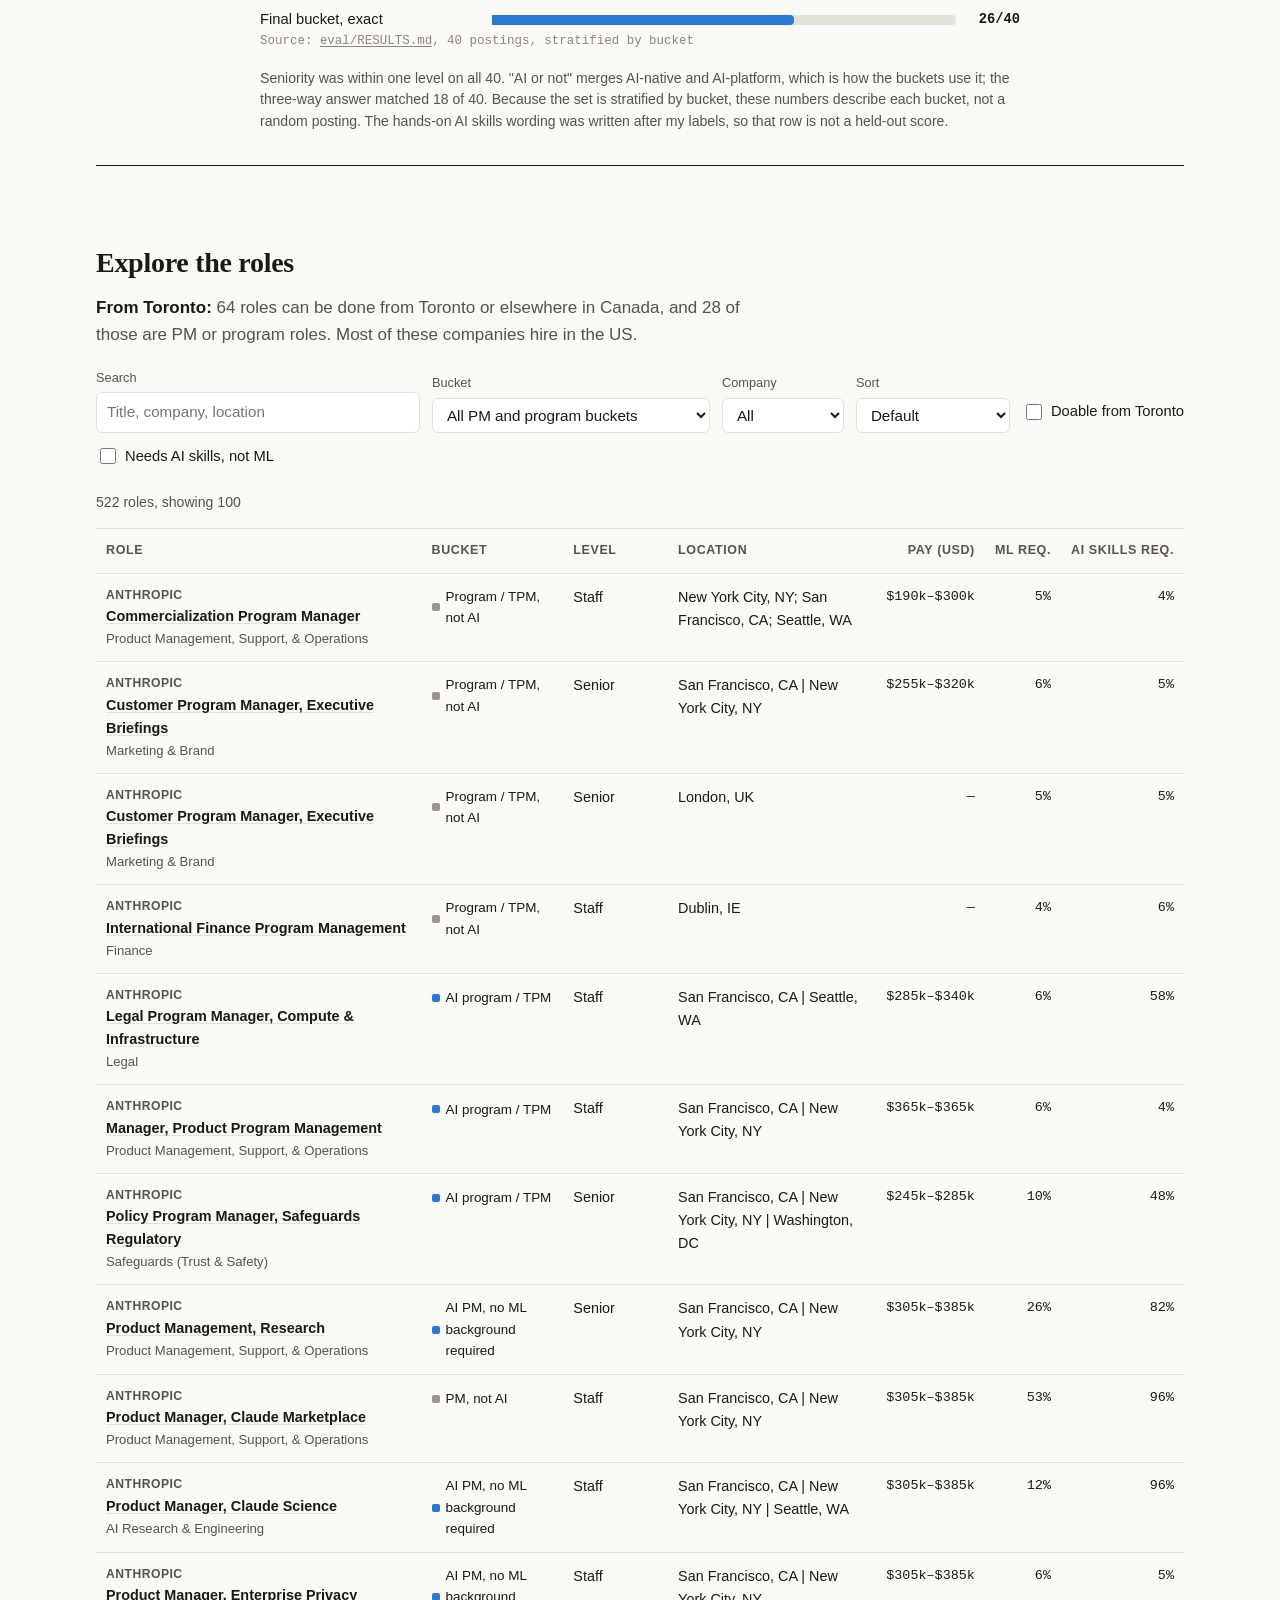
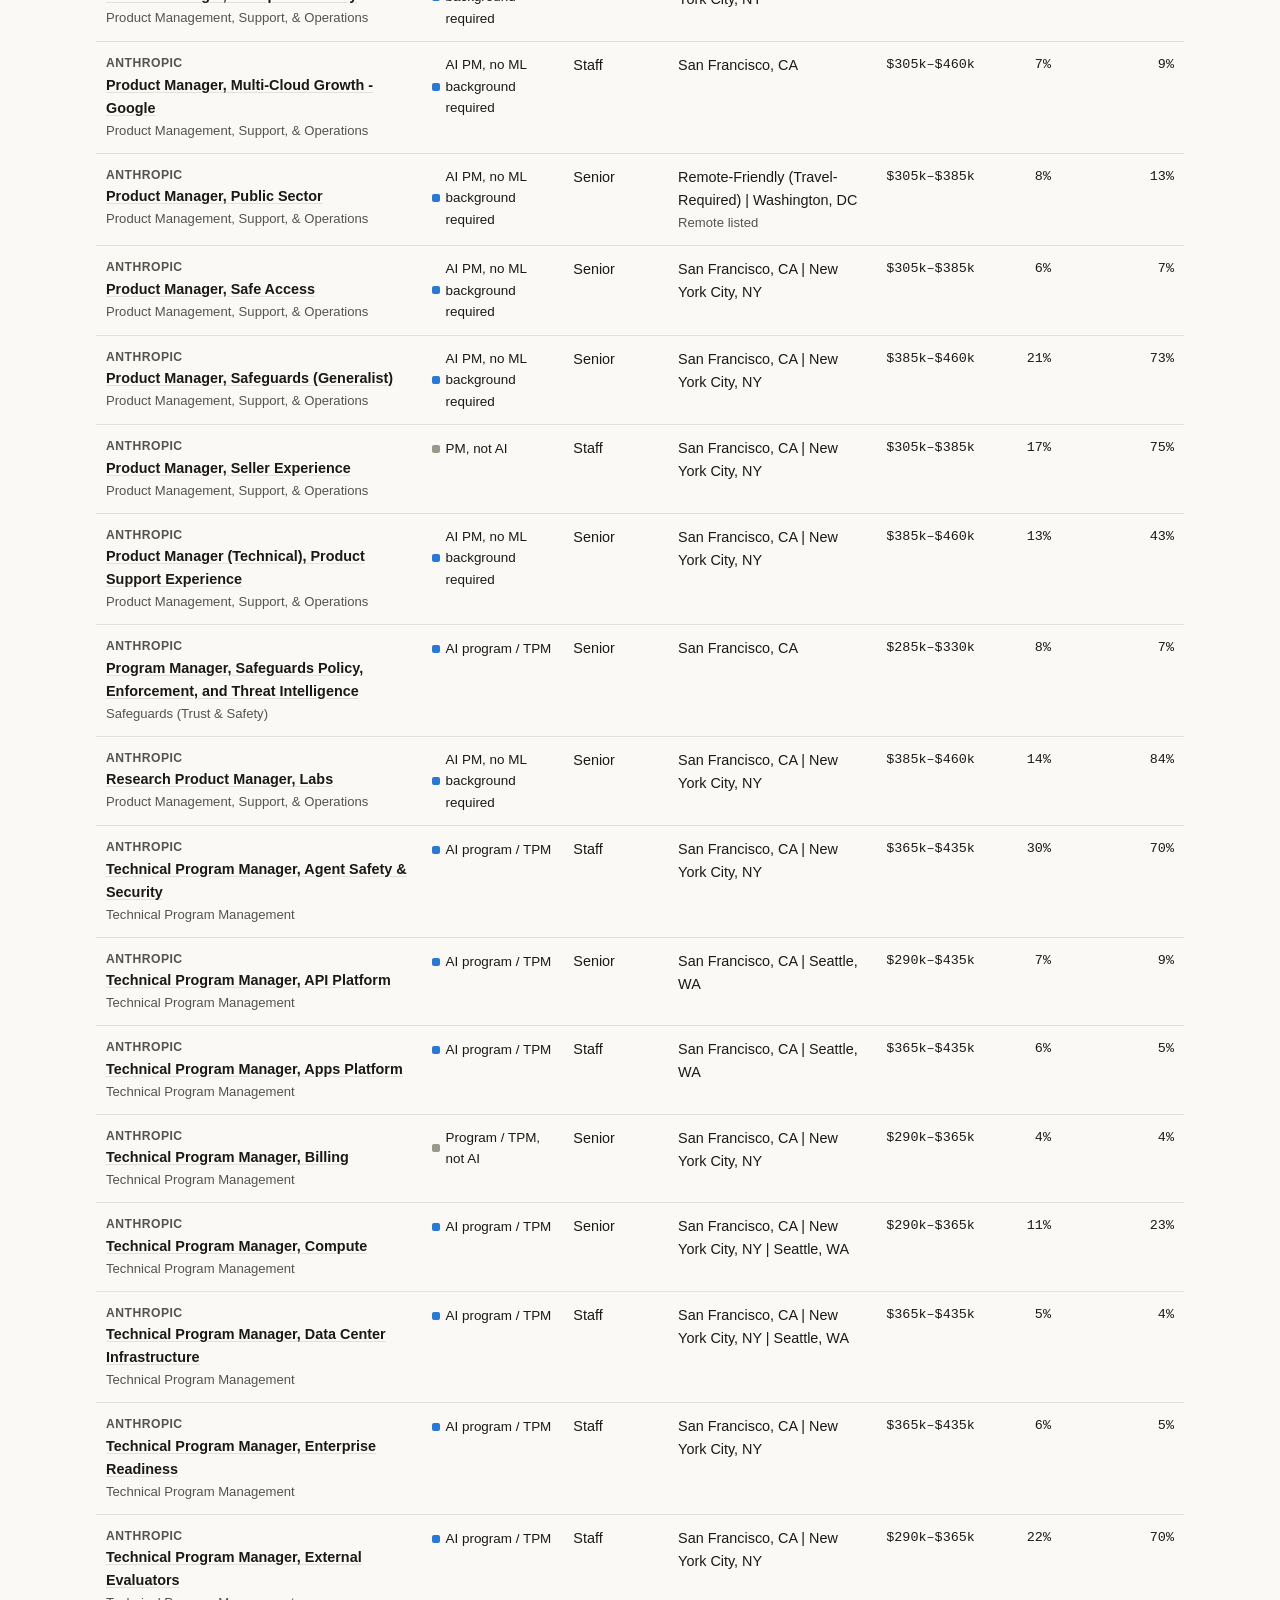
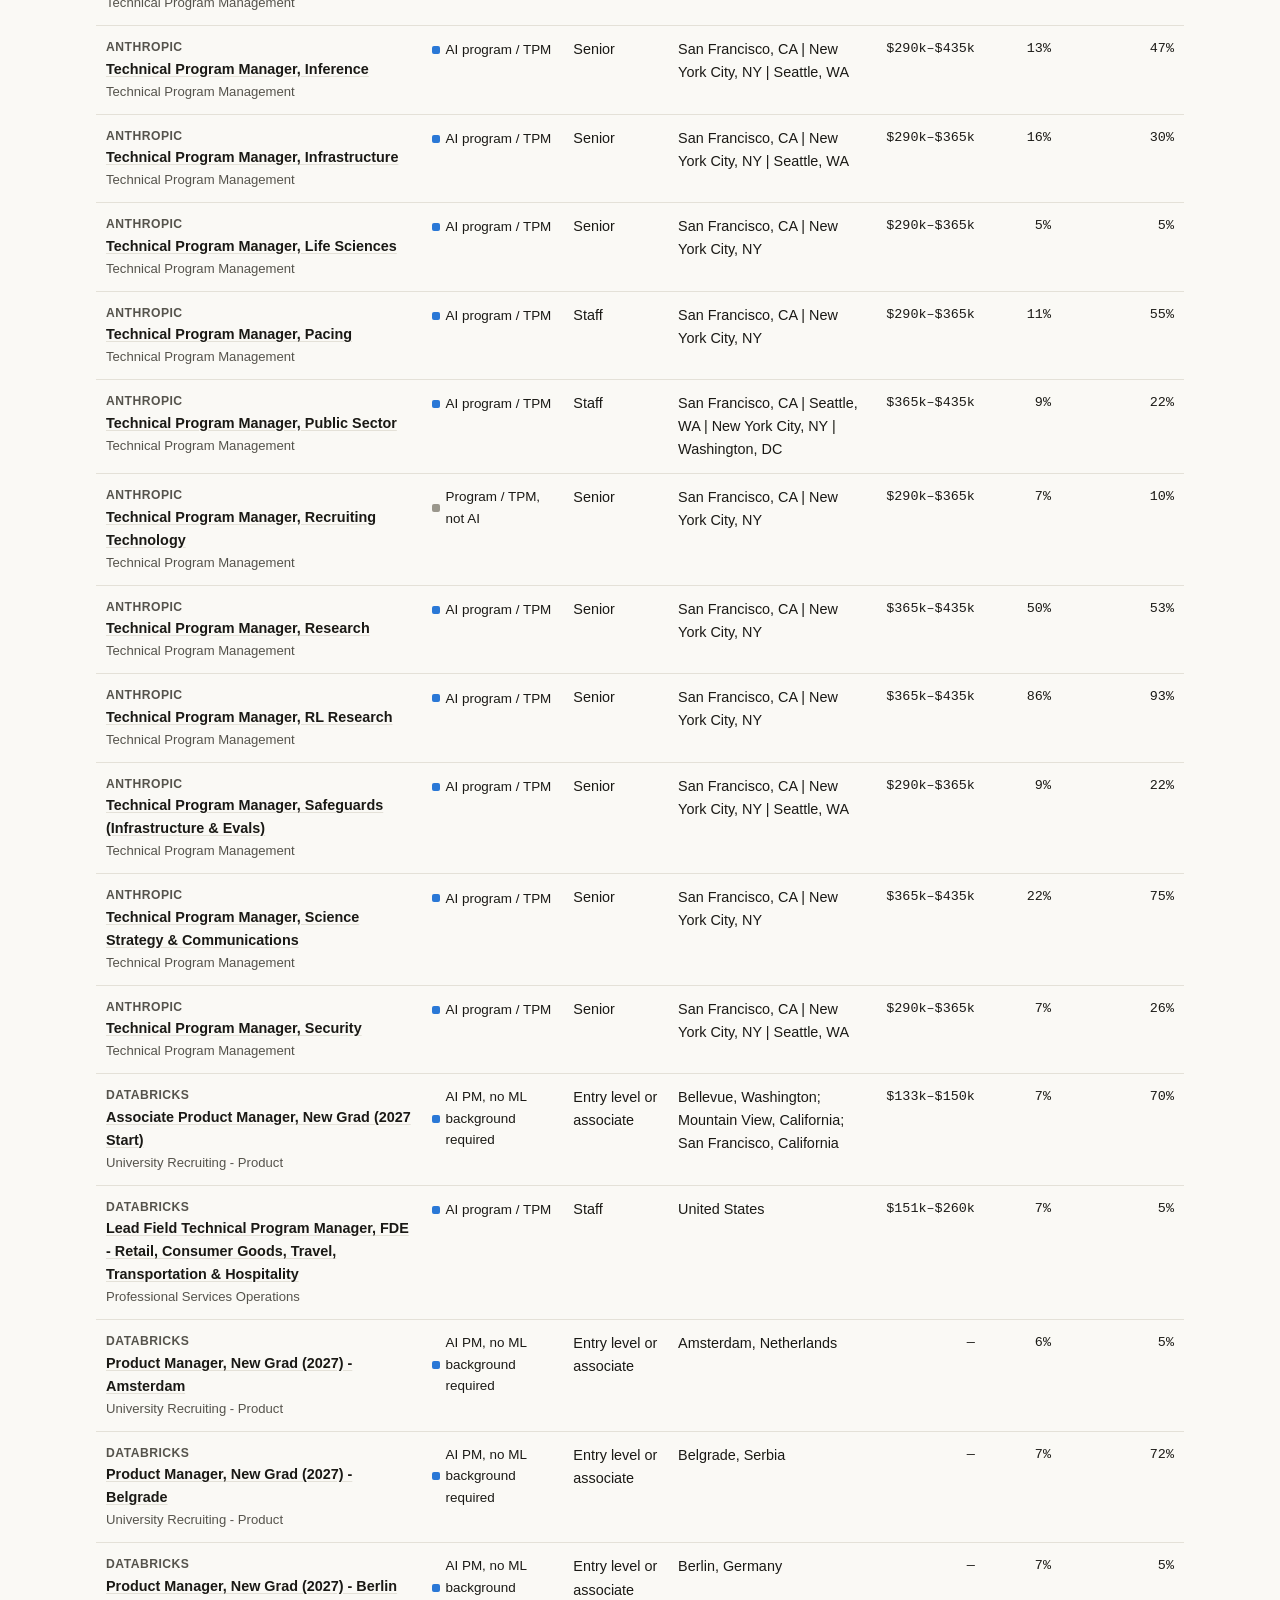
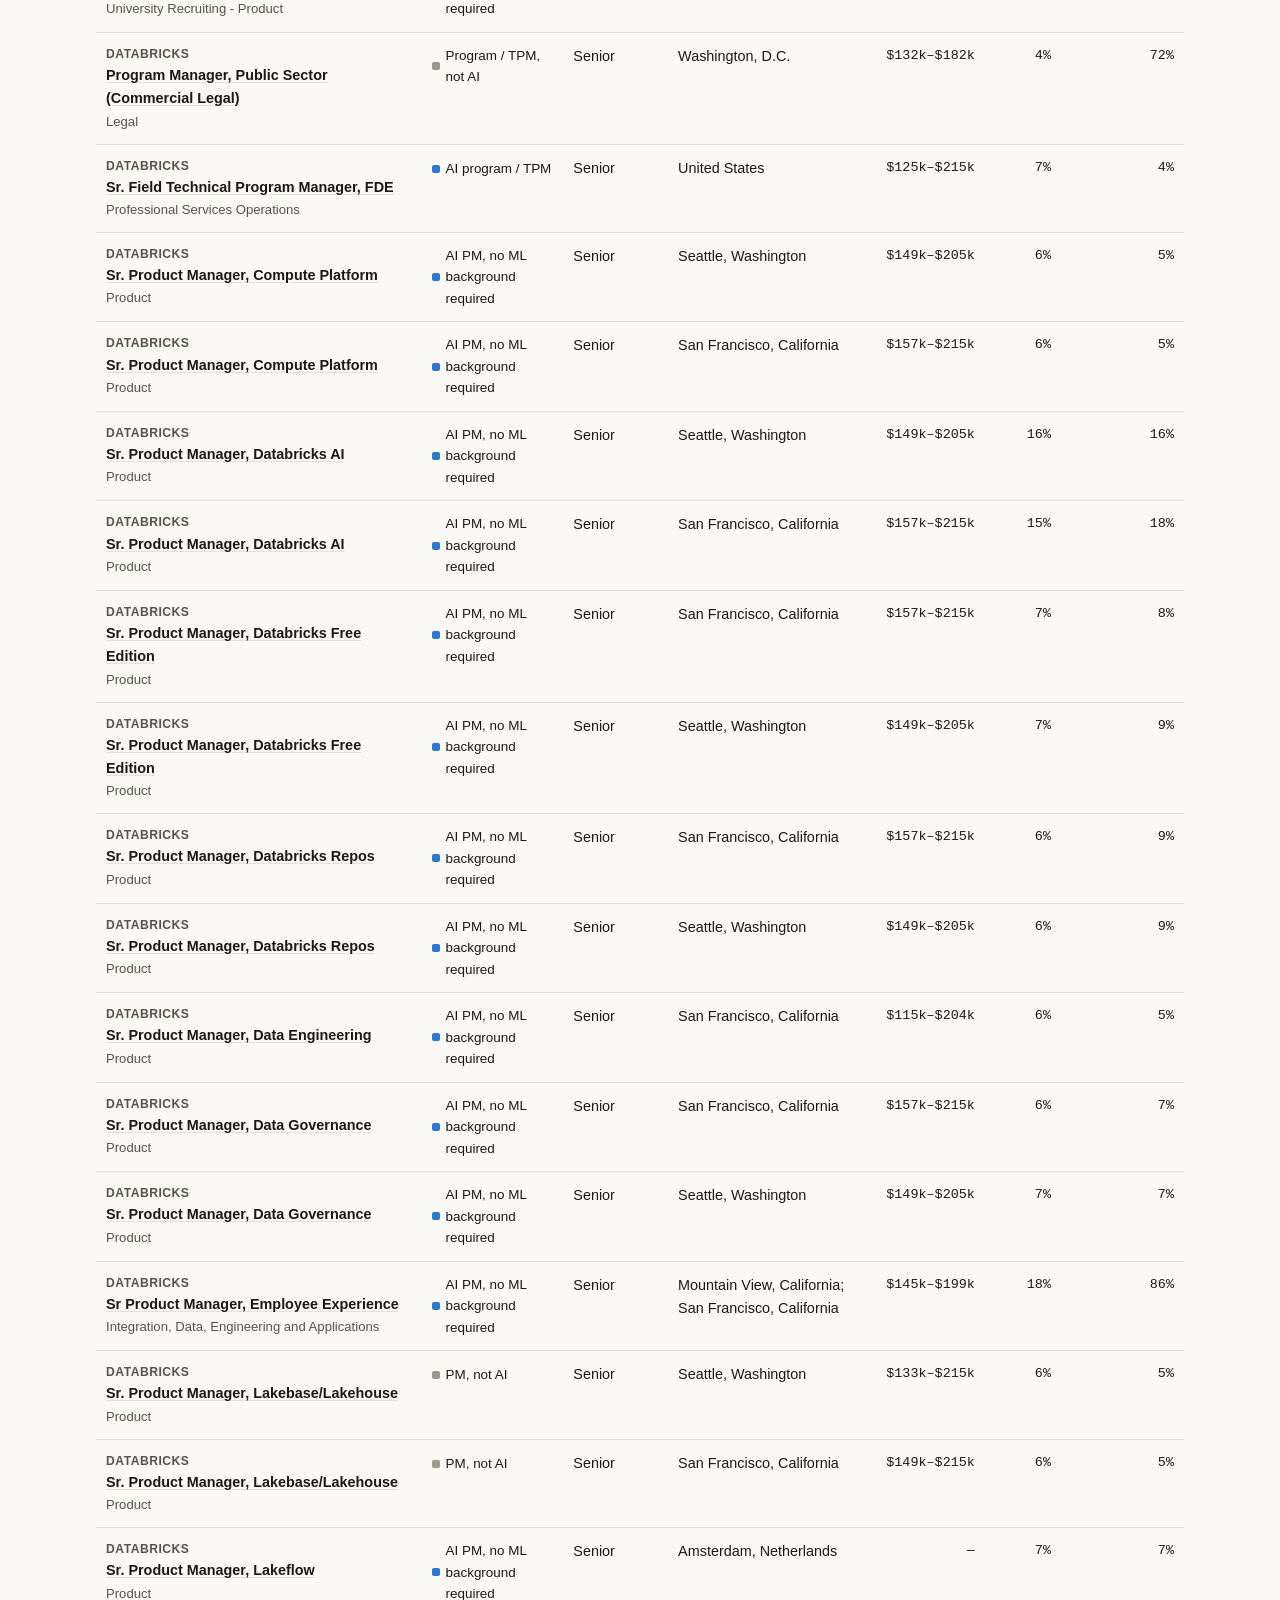
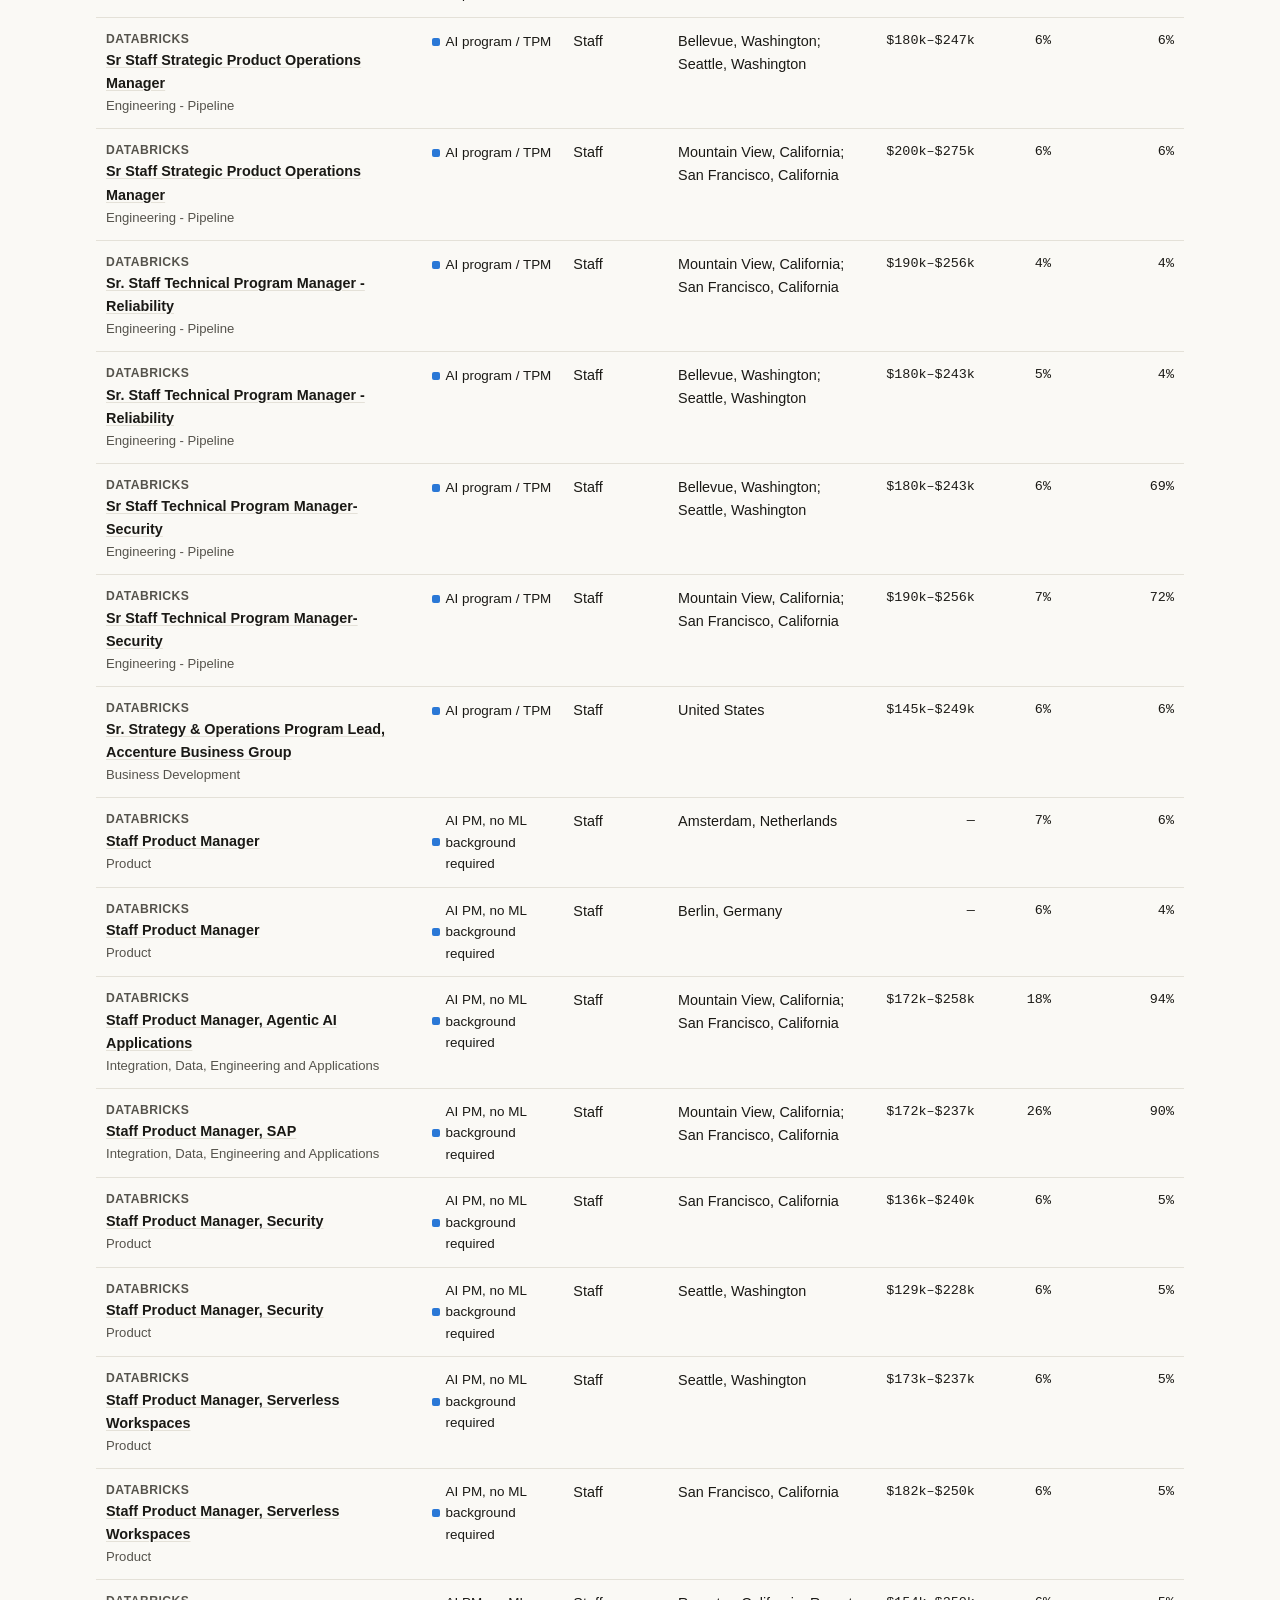
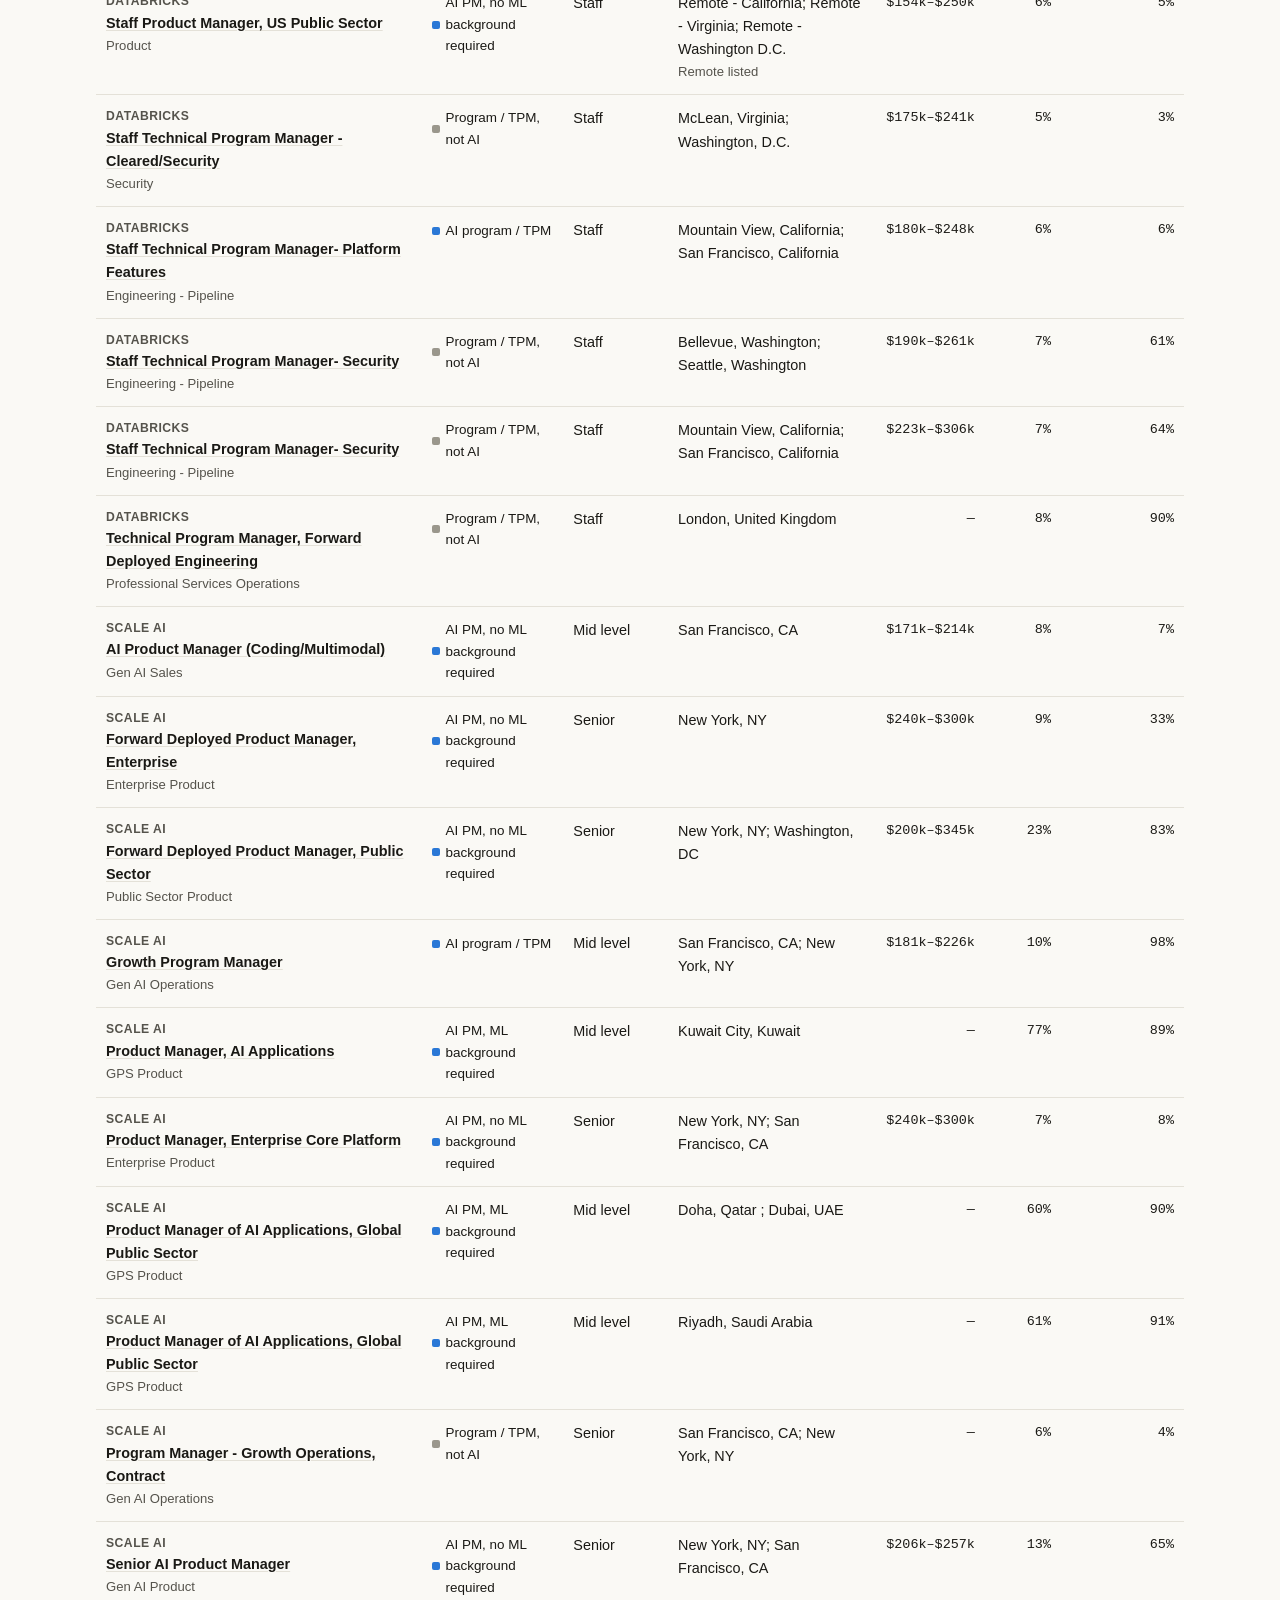
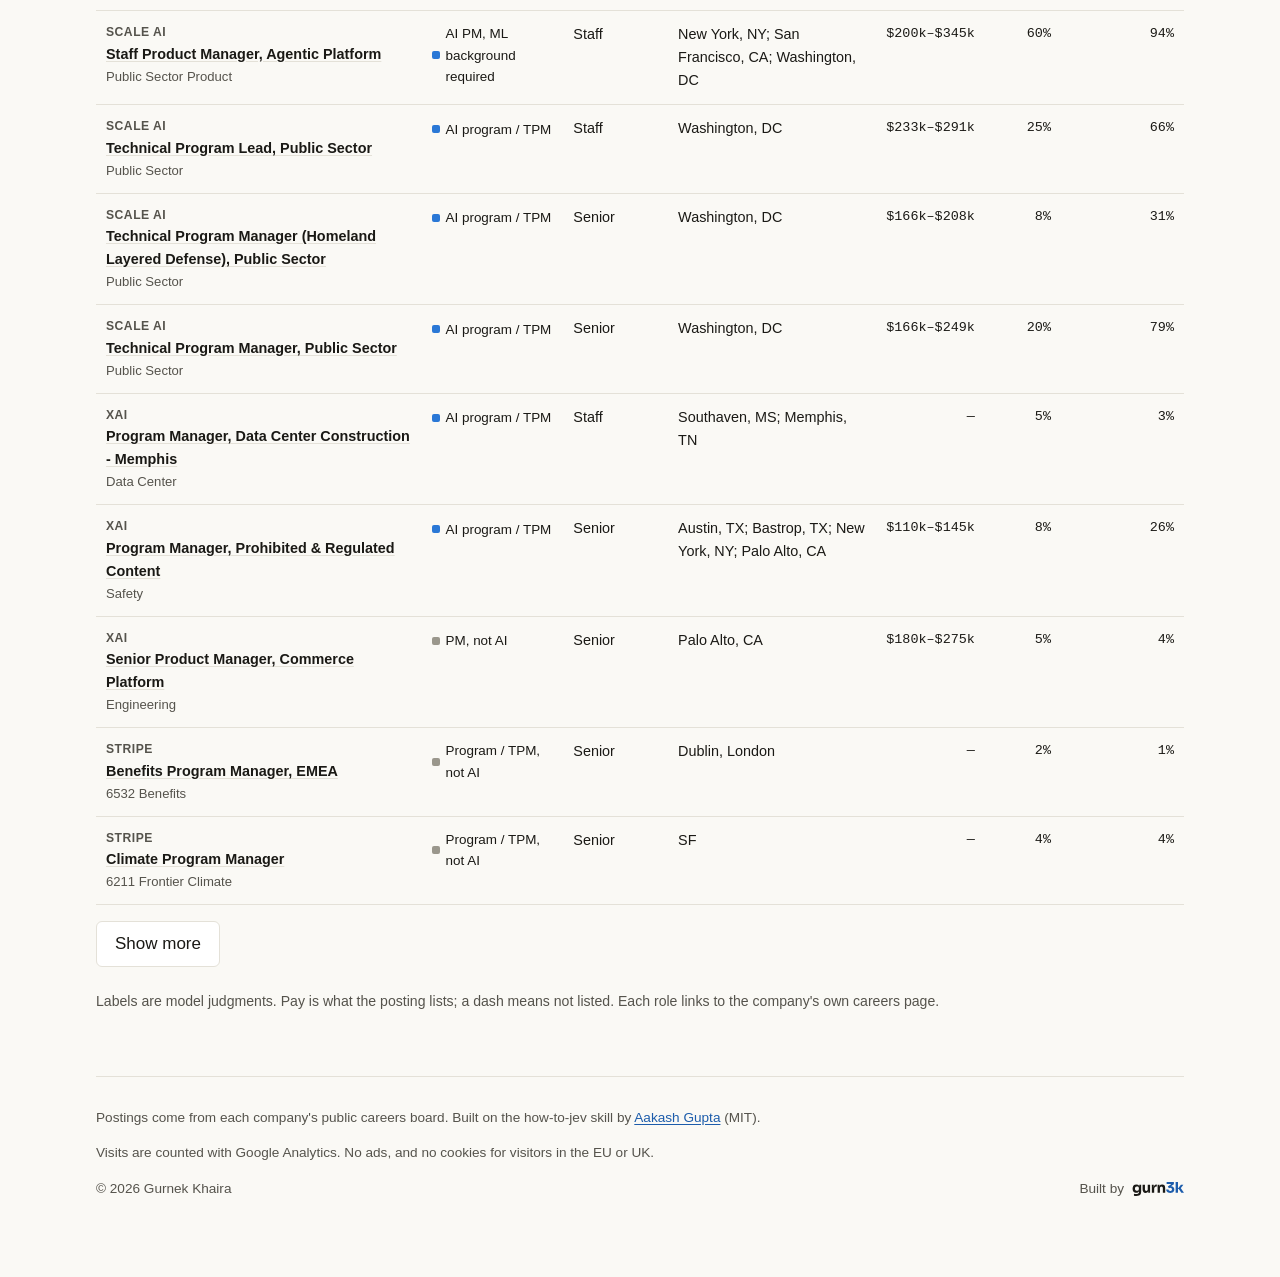
==== commit f4401f6a: "Show the run ledger as a week strip with run-over-run changes Each run is a stacked column (AI / not" ====
--- a/site/index.html
+++ b/site/index.html
@@ -65,7 +65,10 @@
       <h2 id="runs-h">Every run, on the record</h2>
       <p>The page is rebuilt from a fresh run each week, and every run stays in the ledger, including the weeks it didn't run.</p>
       <figure aria-labelledby="ledger-cap">
-        <figcaption id="ledger-cap" class="fig-title"><span class="fig-n">Fig. 2</span> Every run so far, newest first</figcaption>
+        <figcaption id="ledger-cap" class="fig-title"><span class="fig-n">Fig. 2</span> Every week so far. Bar height is roles kept. Pick a run to see its numbers and the change from the run before.</figcaption>
+        <div class="weeks-wrap"><div id="weeks" class="weeks" role="group" aria-label="Runs by week"></div></div>
+        <div id="week-detail" class="week-detail" aria-live="polite"></div>
+        <details class="ledger-table"><summary>Show as a table, newest first</summary>
         <table id="ledger" class="ledger">
           <thead><tr>
             <th scope="col">Run</th>
@@ -79,6 +82,7 @@
           </tr></thead>
           <tbody id="ledger-rows"></tbody>
         </table>
+        </details>
         <p class="src">Source: <a href="data.json">data.json</a> history, one row per run</p>
       </figure>
       <p class="note">The ledger starts at the first scheduled run. October 12 and 19 were missed because the Monday run was scheduled on my own PC, and the PC wasn't on when it was due. Since October 24 it runs in GitHub Actions. A Monday within six days of a manual run is skipped on purpose and isn't counted as missed.</p>
--- a/site/style.css
+++ b/site/style.css
@@ -55,7 +55,7 @@
 figure { margin: 0; }
 .fig-title { font-size: 0.86rem; font-weight: 600; color: var(--ink-soft); margin-bottom: 18px; }
 .fig-n { font-family: var(--mono); font-weight: 600; color: var(--ink); margin-right: 6px; }
-.src { font-family: var(--mono); font-size: 0.74rem; color: var(--ink-faint); margin: 14px 0 0; }
+.src { font-family: var(--mono); font-size: 0.78rem; color: var(--ink-faint); margin: 14px 0 0; }
 .src a { color: inherit; }
 
 /* Fig. 1, the sorting line */
@@ -121,6 +121,30 @@
 .erow .track { height: 10px; background: var(--rule); border-radius: 0 4px 4px 0; }
 .erow .fill { display: block; height: 100%; width: 0; background: var(--jev); border-radius: 0 4px 4px 0; }
 .erow b { text-align: right; font-family: var(--mono); font-size: 0.86rem; font-weight: 600; font-variant-numeric: tabular-nums; }
+/* Fig. 2 week strip: one column per run (AI / other / not a fit), a dashed slot per missed week. */
+.weeks-wrap { overflow-x: auto; border-top: 1px solid var(--rule-strong); padding-top: 14px; }
+.weeks { display: flex; gap: 10px; align-items: flex-end; min-width: min-content; }
+.wk { display: flex; flex-direction: column; align-items: center; gap: 4px; width: 88px; flex: none; padding: 8px; border: 1px solid transparent; border-radius: 6px; background: none; color: var(--ink-soft); font: inherit; cursor: pointer; }
+.wk:hover, .wk:focus-visible { border-color: var(--rule); outline: none; }
+.wk[aria-pressed="true"] { border-color: var(--rule-strong); background: var(--surface); color: var(--ink); }
+.wk .n { font-family: var(--mono); font-size: 0.82rem; font-weight: 600; color: var(--jev-ink); min-height: 1.2em; }
+.wk .col { width: 34px; height: 130px; display: flex; flex-direction: column; justify-content: flex-end; }
+.wk .seg { display: block; width: 100%; transition: height .5s ease; }
+.seg.g-ai { background: var(--jev); } .seg.g-other { background: var(--other); } .seg.g-none { background: var(--none); }
+.wk .when { font-family: var(--mono); font-size: 0.8rem; font-variant-numeric: tabular-nums; white-space: nowrap; }
+.wk .sub { font-size: 0.76rem; color: var(--ink-faint); }
+.wk.gap { cursor: default; }
+.wk.gap .col { justify-content: center; align-items: center; border: 1px dashed var(--ink-faint); border-radius: 3px; background: repeating-linear-gradient(-45deg, transparent 0 6px, var(--rule) 6px 7px); }
+.wk.gap .col span { writing-mode: vertical-rl; font-size: 0.76rem; font-style: italic; color: var(--ink-faint); }
+.week-detail { margin: 14px 0 10px; padding: 12px 14px; background: var(--surface); border: 1px solid var(--rule); border-radius: 6px; }
+.wd-head { margin: 0 0 8px; font-size: 0.86rem; color: var(--ink-soft); }
+.week-detail dl { display: grid; grid-template-columns: repeat(auto-fit, minmax(110px, 1fr)); gap: 10px 16px; margin: 0; }
+.week-detail dt { font-size: 0.78rem; color: var(--ink-faint); }
+.week-detail dd { margin: 0; font-family: var(--mono); font-size: 0.95rem; color: var(--ink); }
+.dl { display: block; font-size: 0.76rem; }
+.dl.up { color: var(--can); } .dl.down { color: #b4532a; } .dl.flat { color: var(--ink-faint); }
+.ledger-table summary { cursor: pointer; font-size: 0.84rem; color: var(--ink-soft); margin: 4px 0 8px; }
+
 /* Fig. 2, the run ledger: facts in mono, the latest run in full ink, missed Mondays as their own row. */
 table.ledger { border-top: 1px solid var(--rule-strong); }
 .ledger tbody tr:hover { background: none; }
@@ -150,10 +174,10 @@
 .table-wrap { border-top: 1px solid var(--rule); }
 table { width: 100%; border-collapse: collapse; font-size: 0.9rem; }
 th, td { padding: 12px 10px; text-align: left; border-bottom: 1px solid var(--rule); vertical-align: top; }
-th { font-size: 0.74rem; text-transform: uppercase; letter-spacing: 0.05em; color: var(--ink-soft); font-weight: 600; white-space: nowrap; }
+th { font-size: 0.78rem; text-transform: uppercase; letter-spacing: 0.05em; color: var(--ink-soft); font-weight: 600; white-space: nowrap; }
 tbody tr:hover { background: var(--jev-wash); }
 .r { text-align: right; font-family: var(--mono); font-size: 0.84rem; font-variant-numeric: tabular-nums; white-space: nowrap; }
-th.r { font-family: var(--sans); font-size: 0.74rem; }
+th.r { font-family: var(--sans); font-size: 0.78rem; }
 td .co { display: block; font-size: 0.76rem; font-weight: 650; text-transform: uppercase; letter-spacing: 0.04em; color: var(--ink-soft); }
 td .ttl { font-weight: 550; }
 td a.ttl { color: var(--ink); text-decoration-color: var(--rule); }
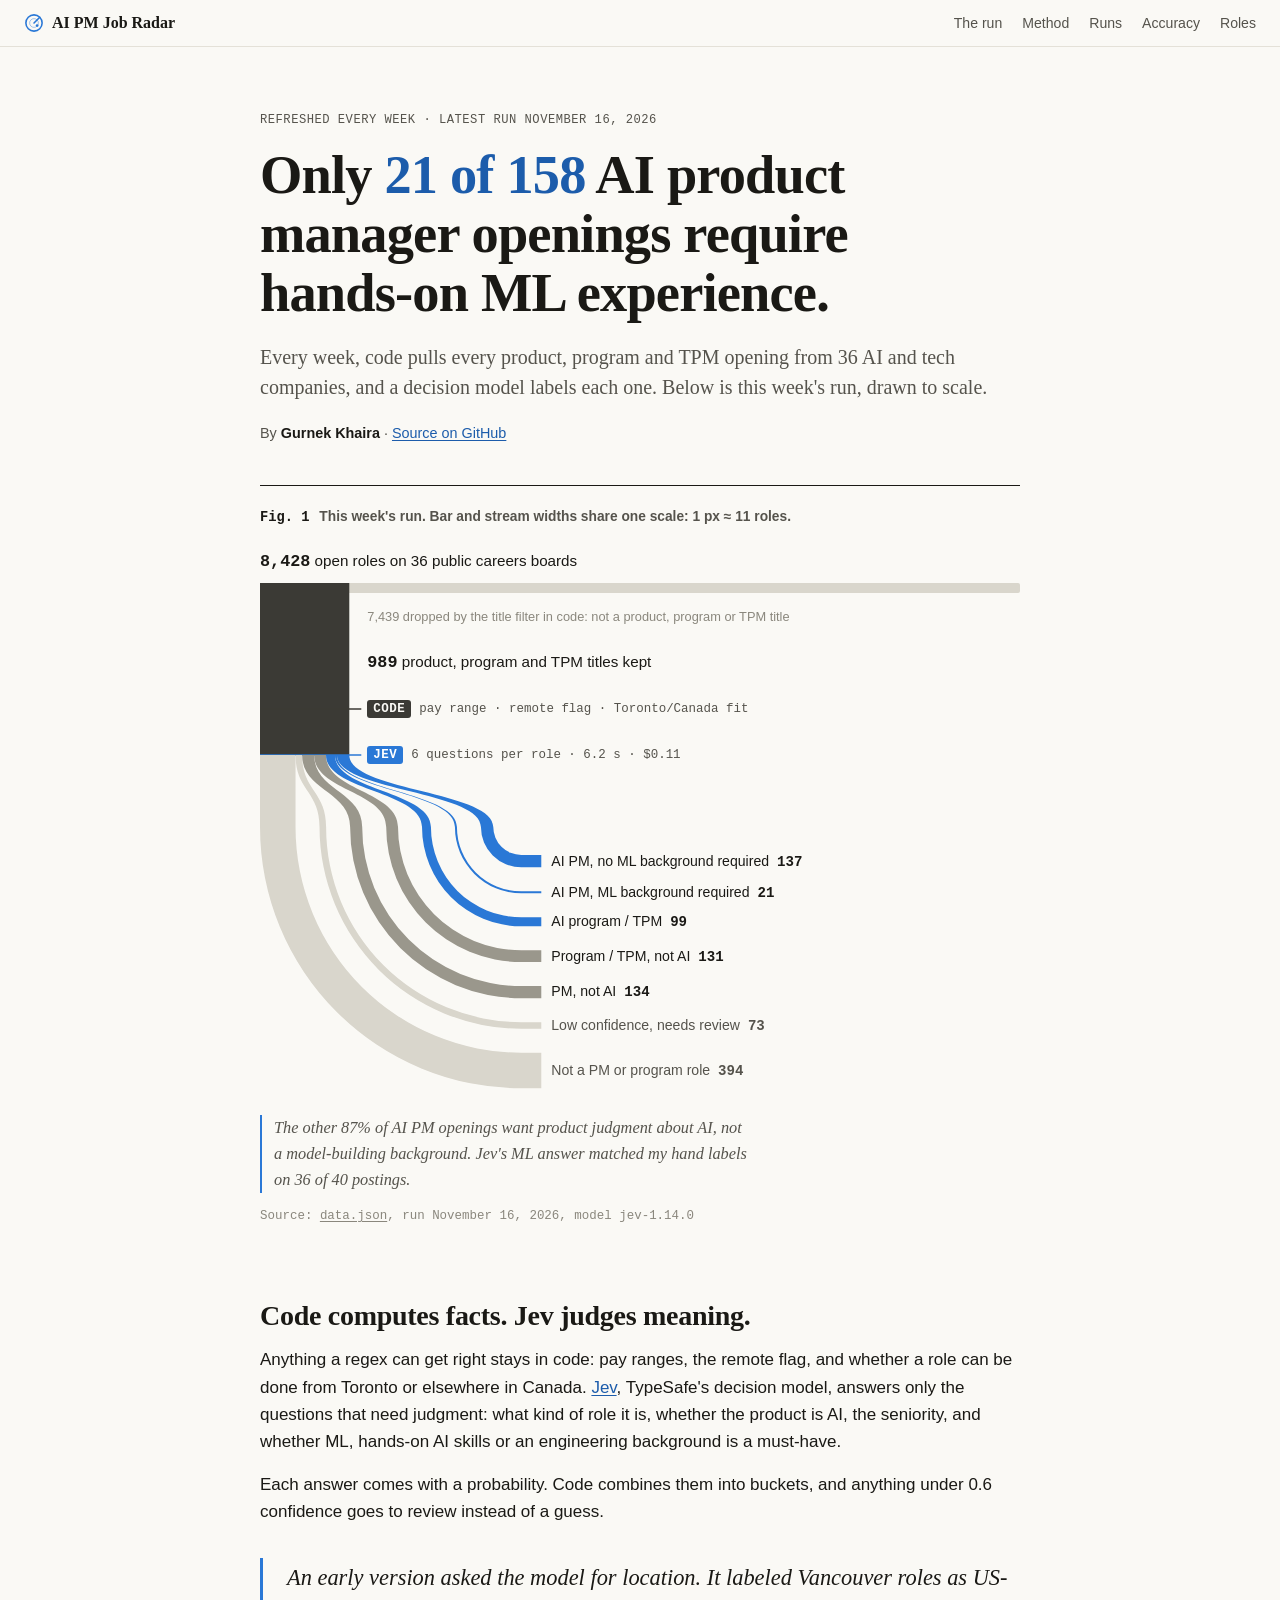
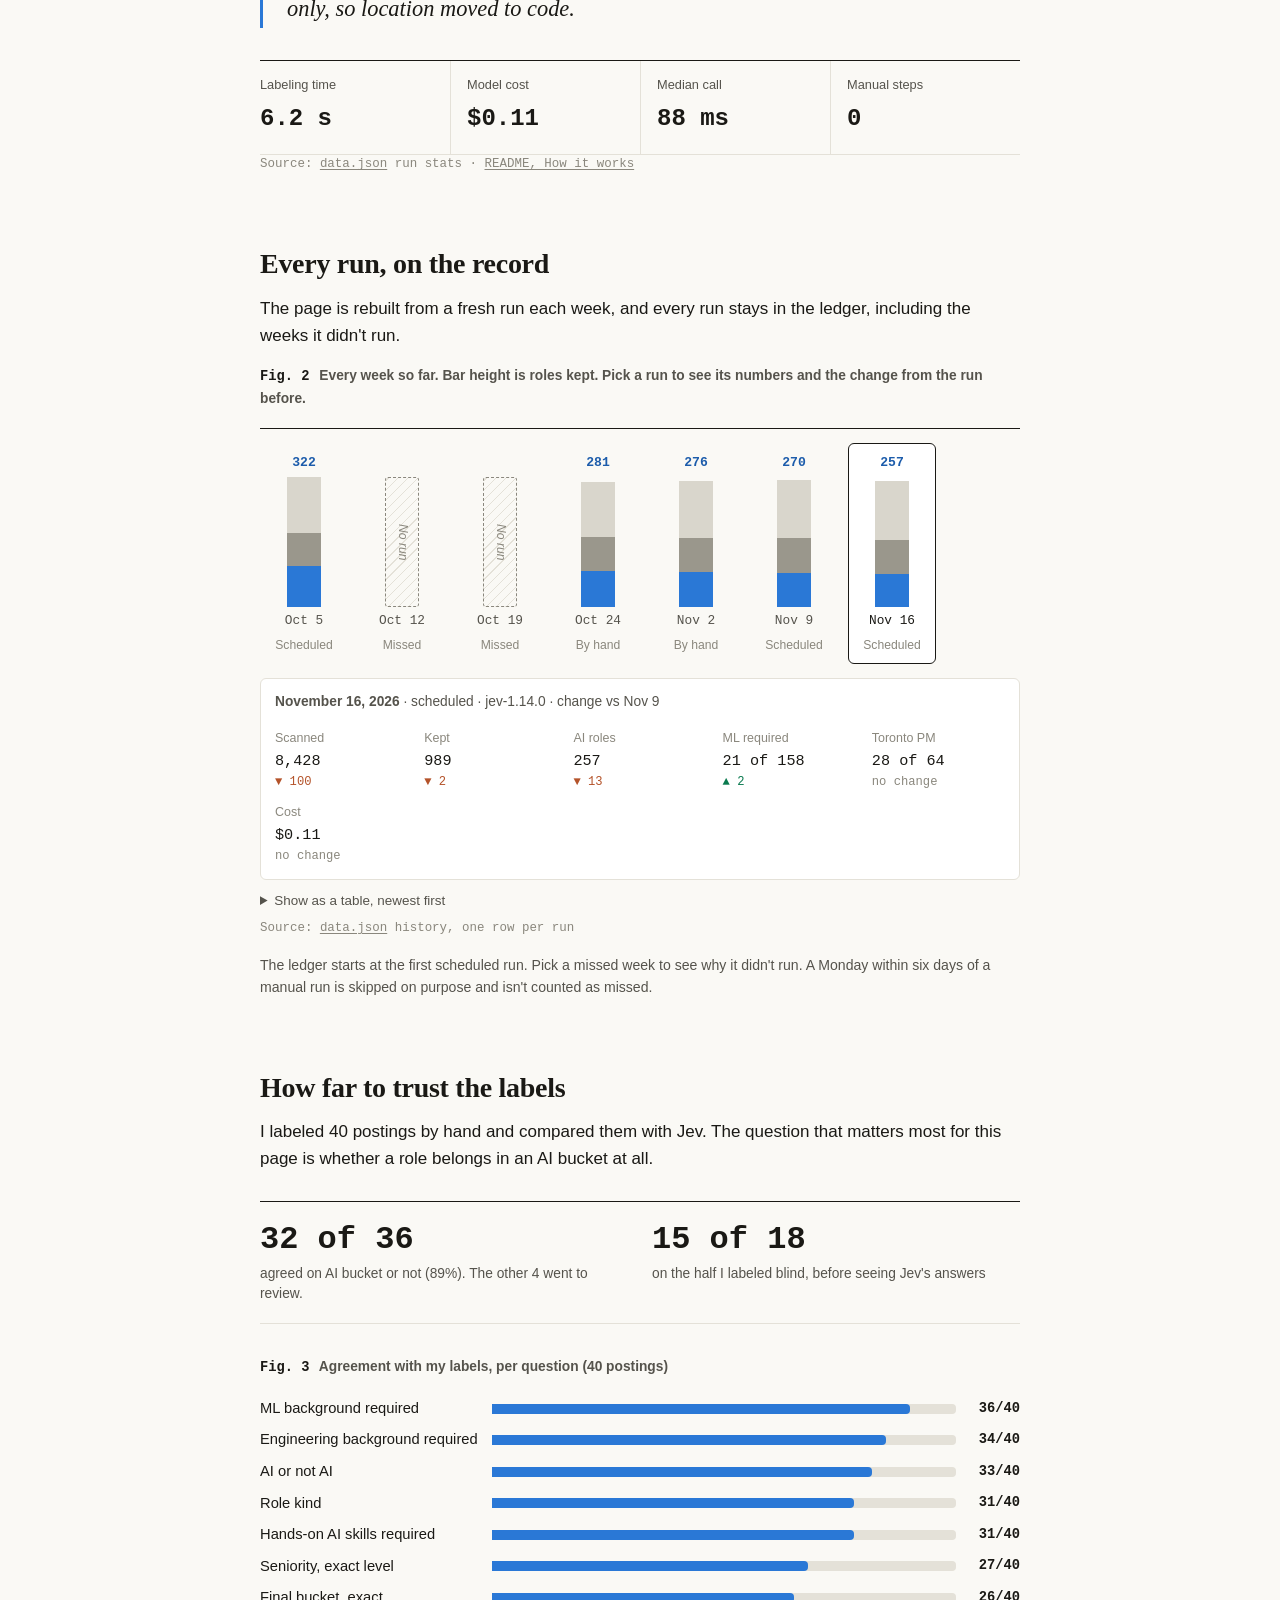
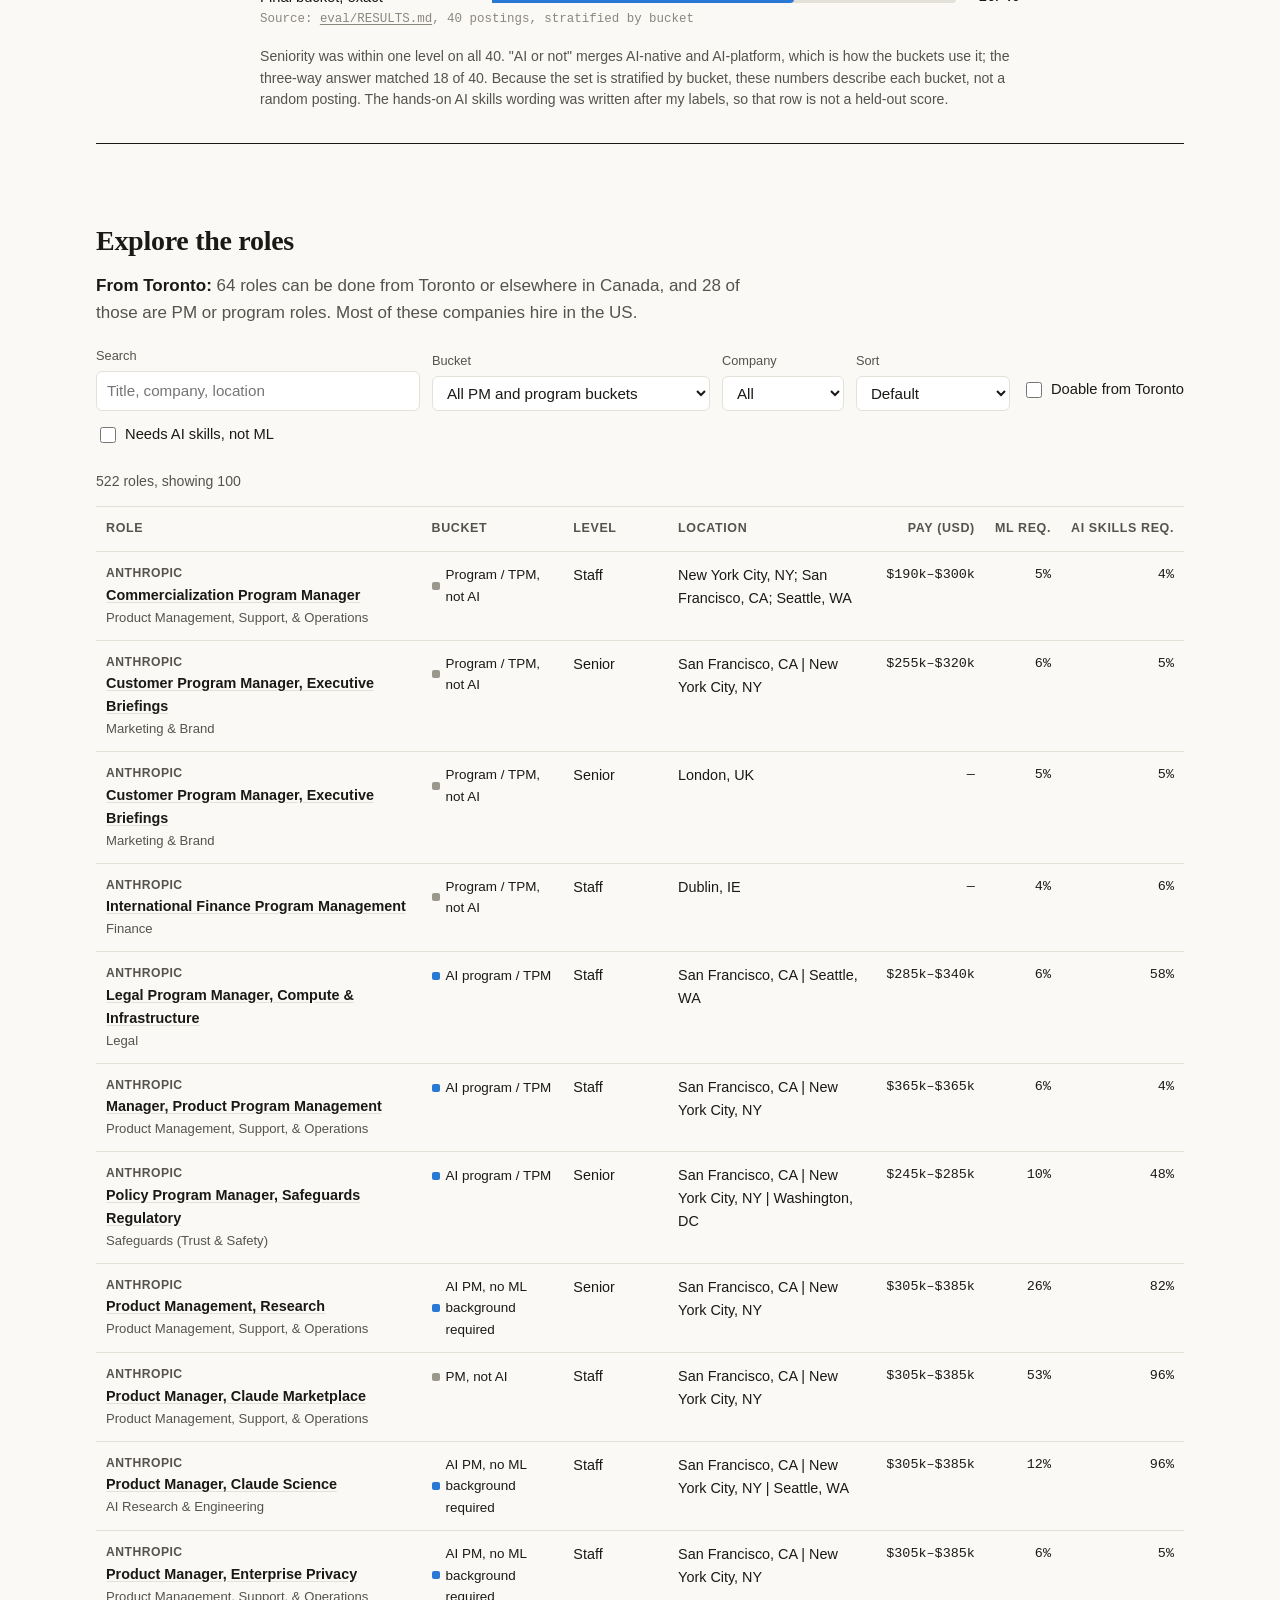
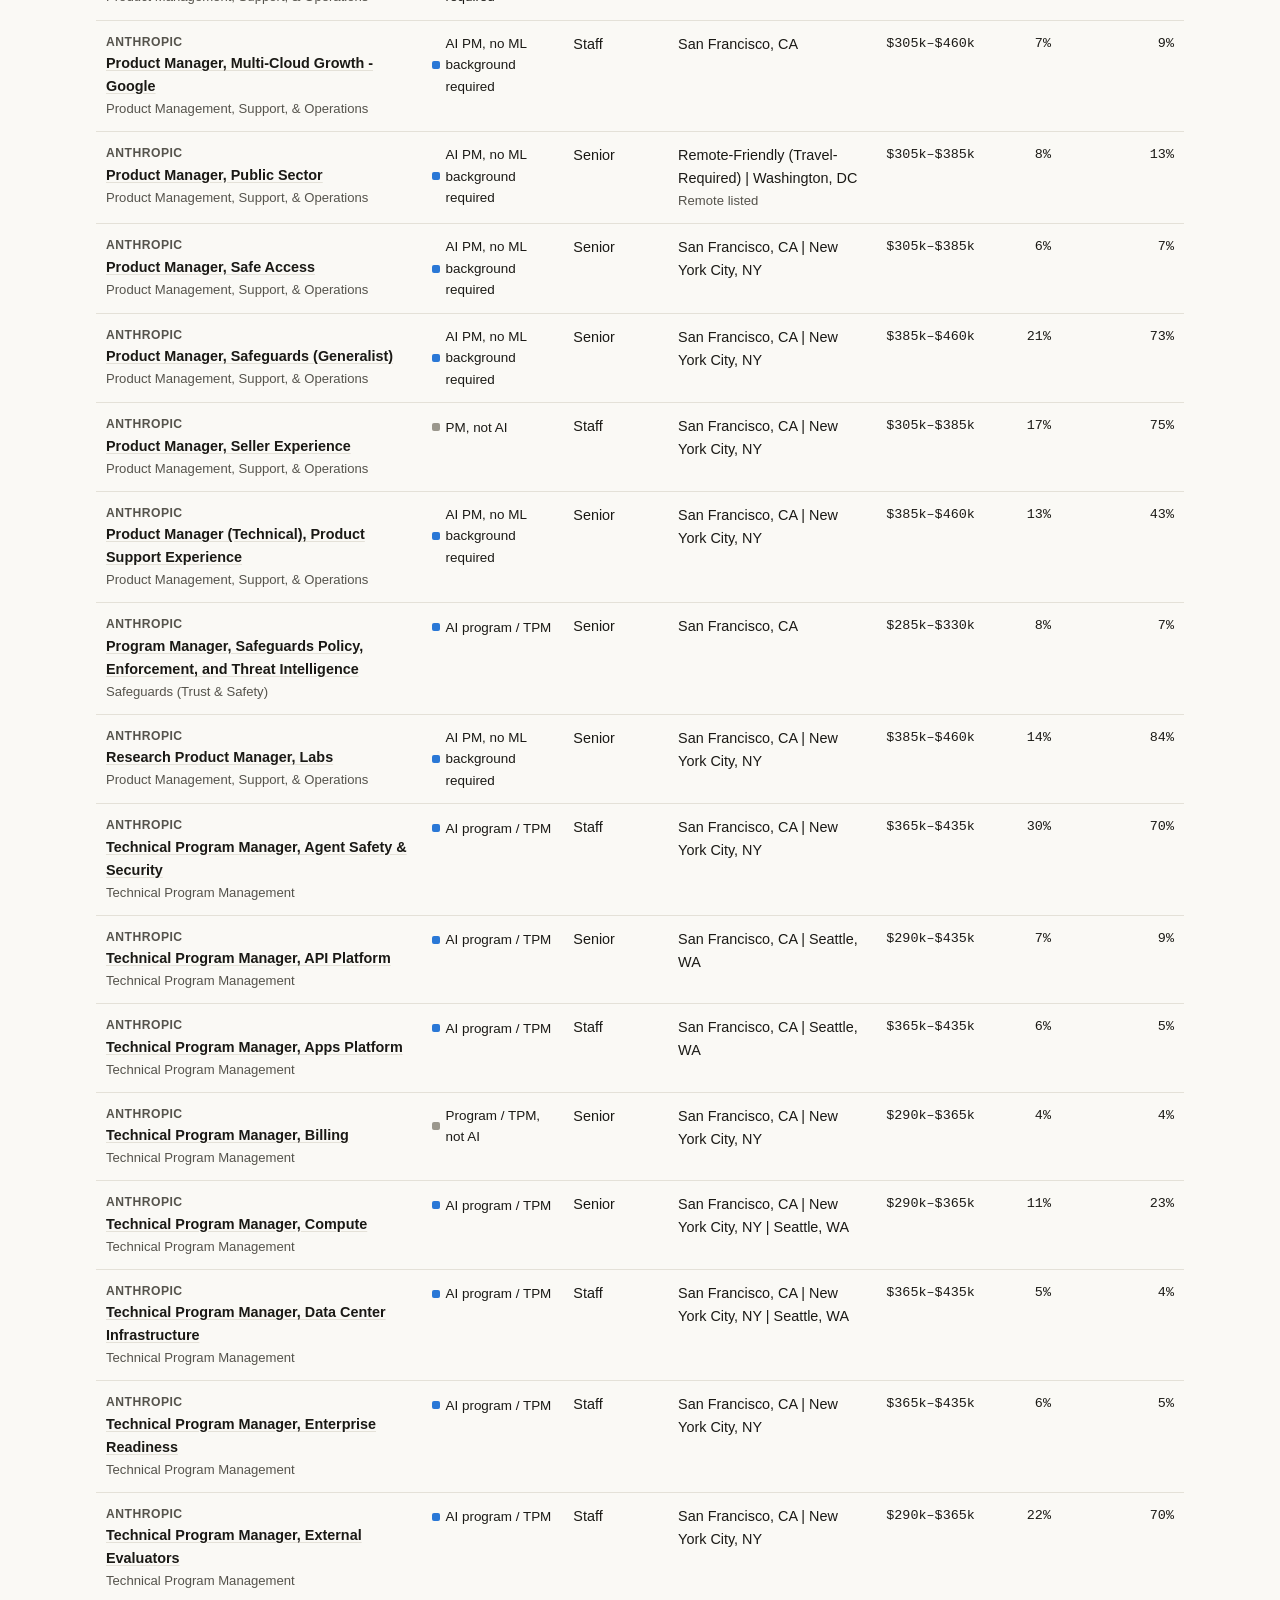
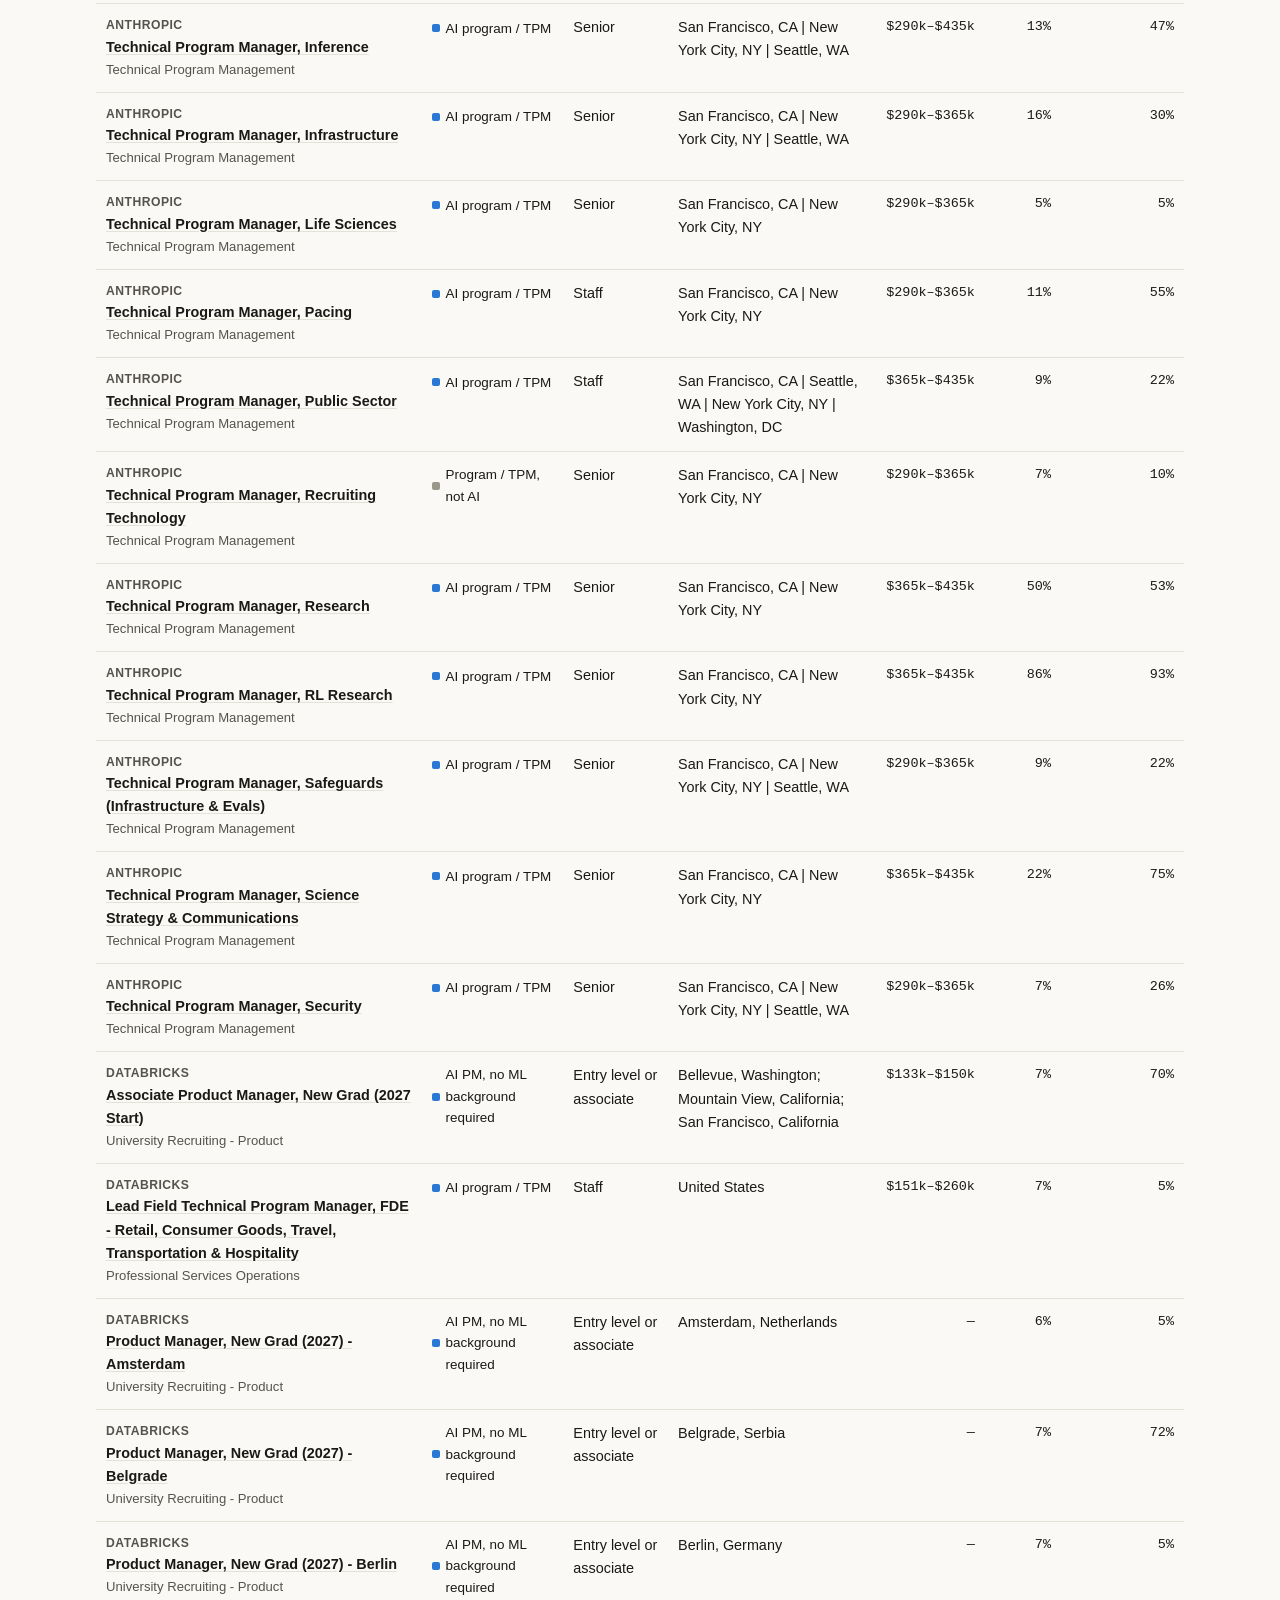
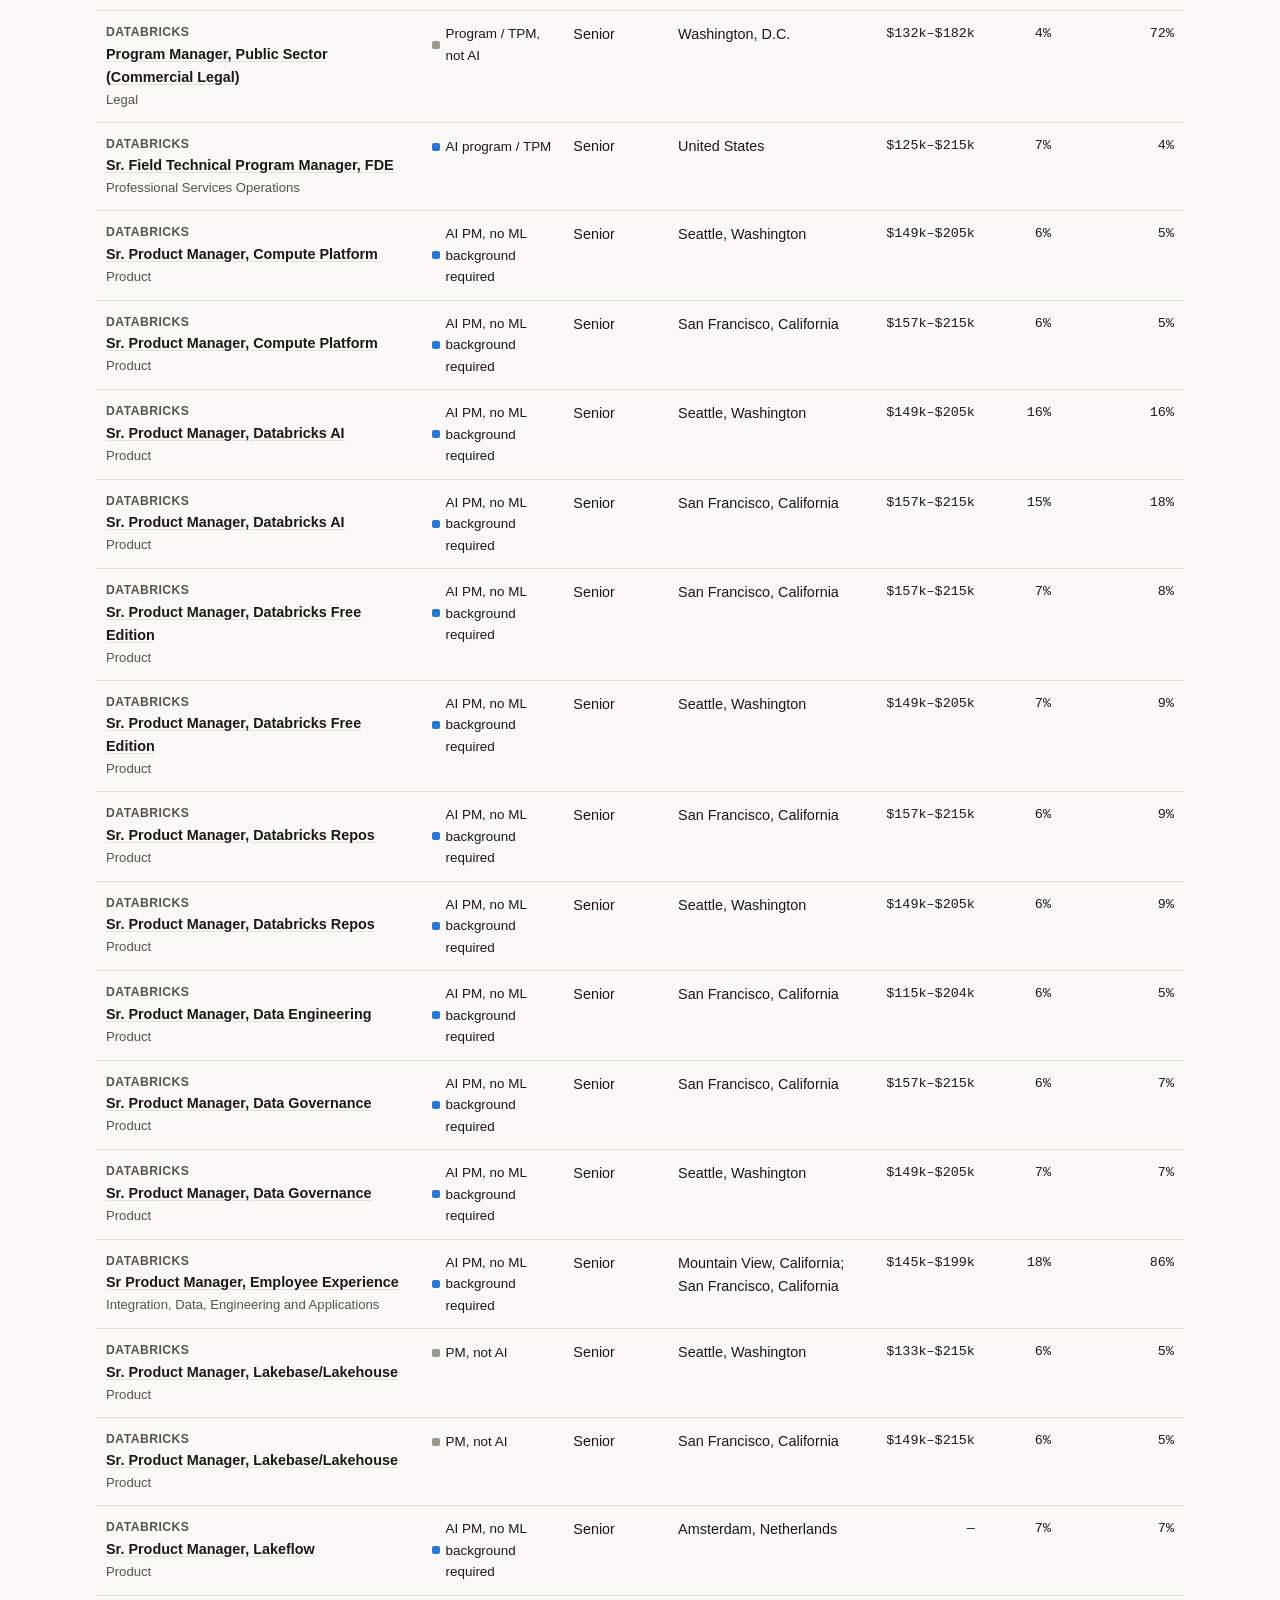
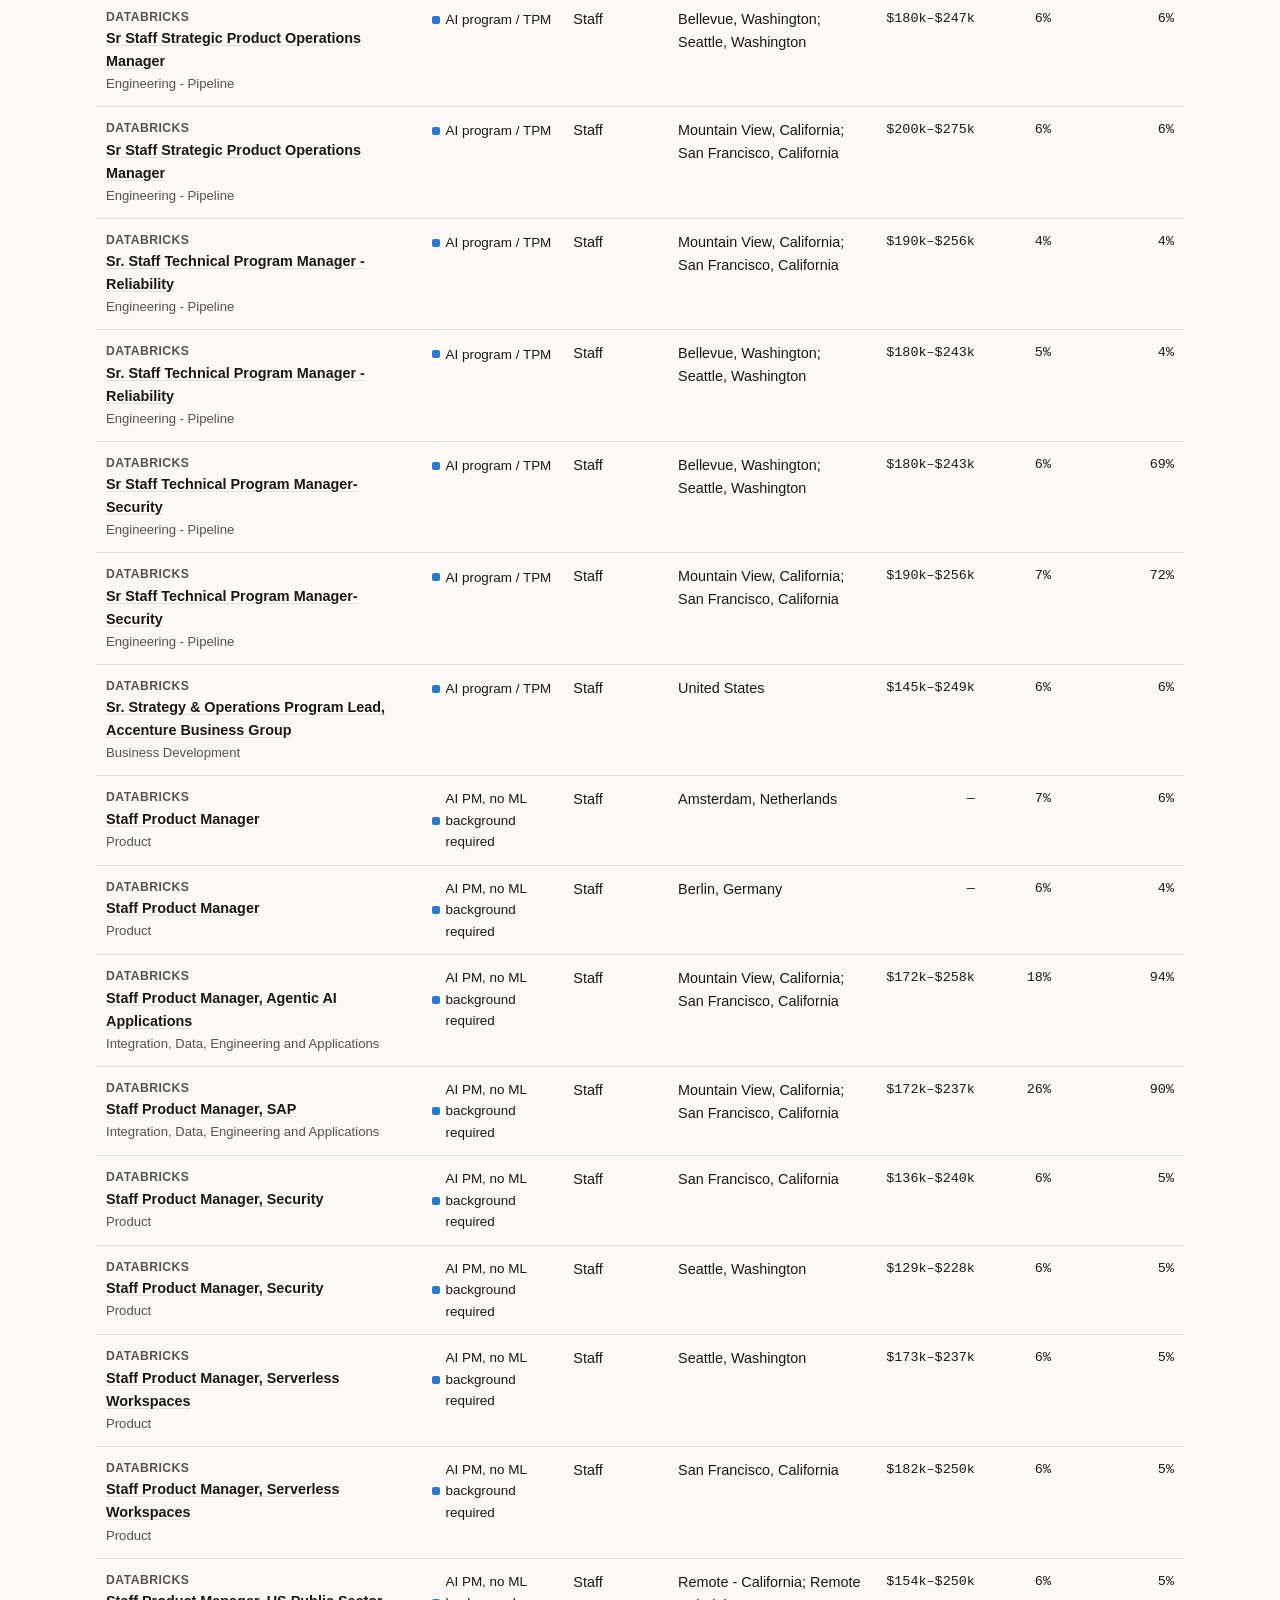
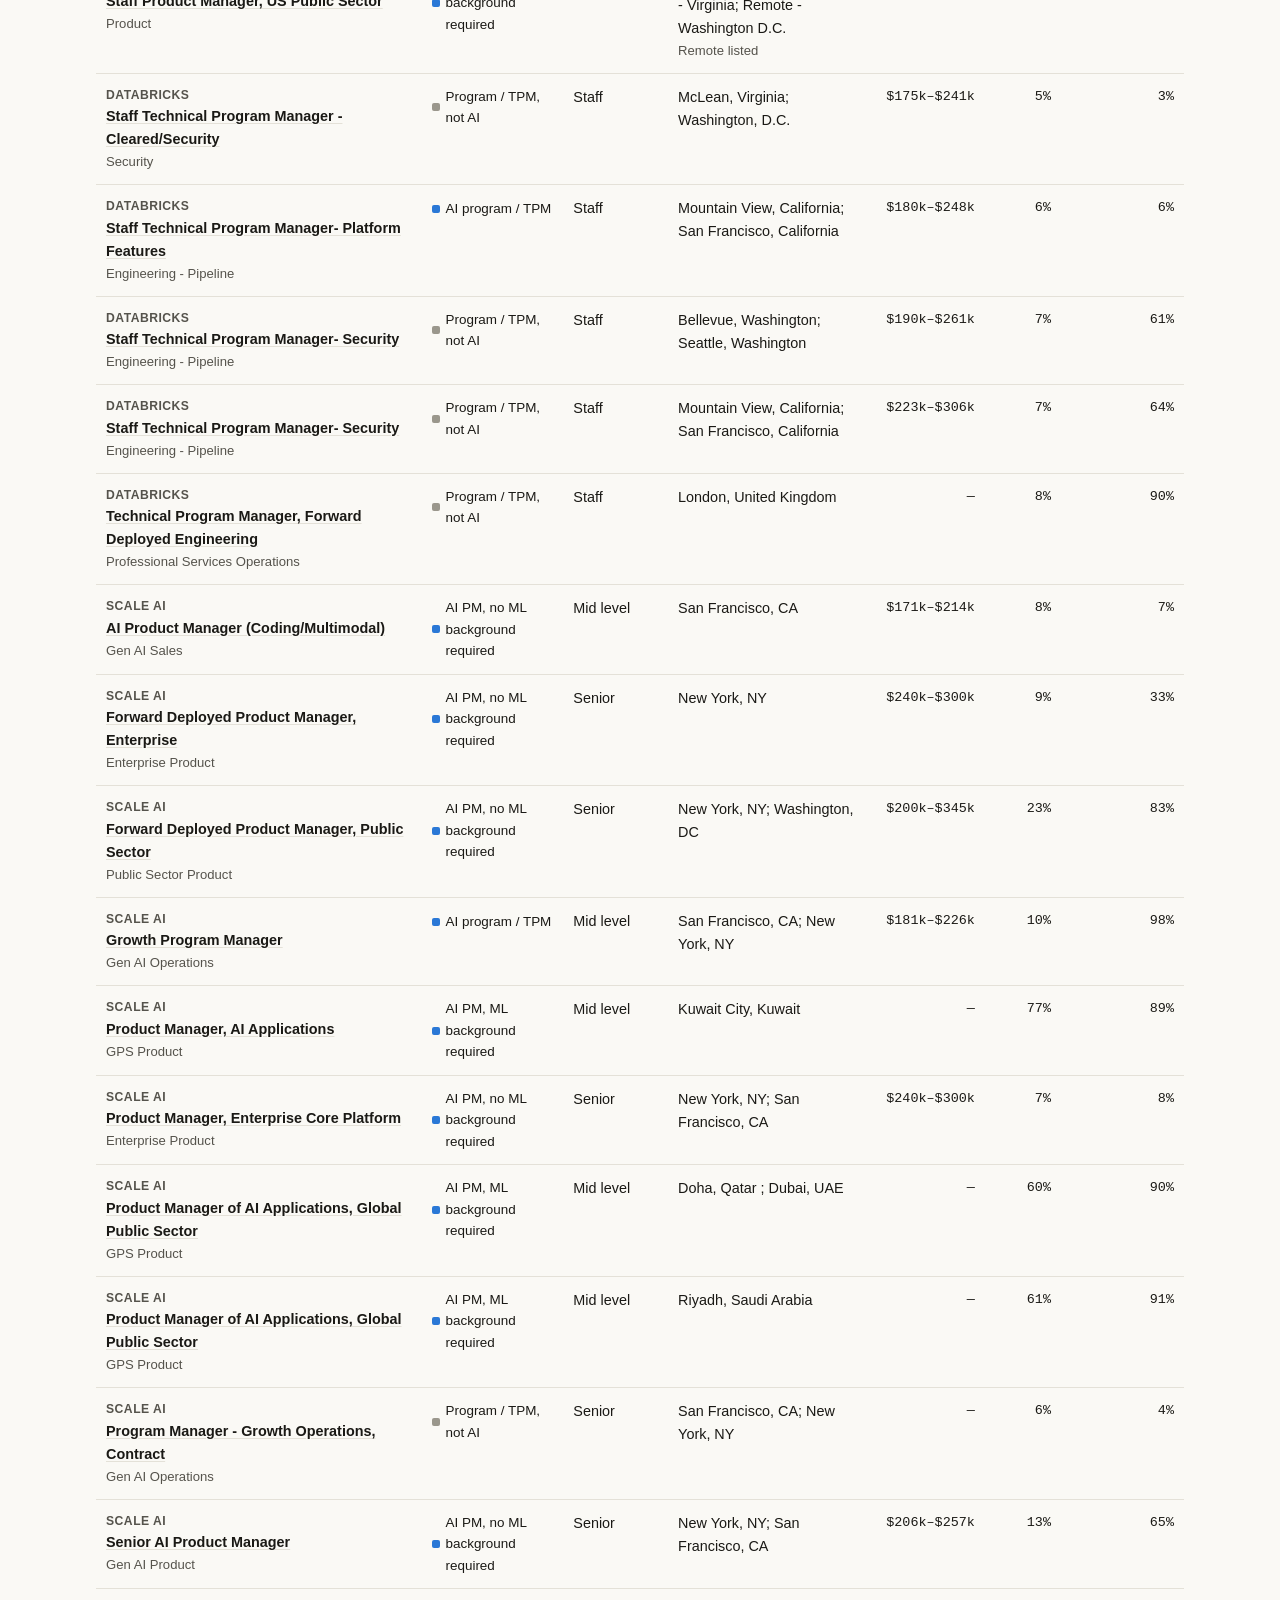
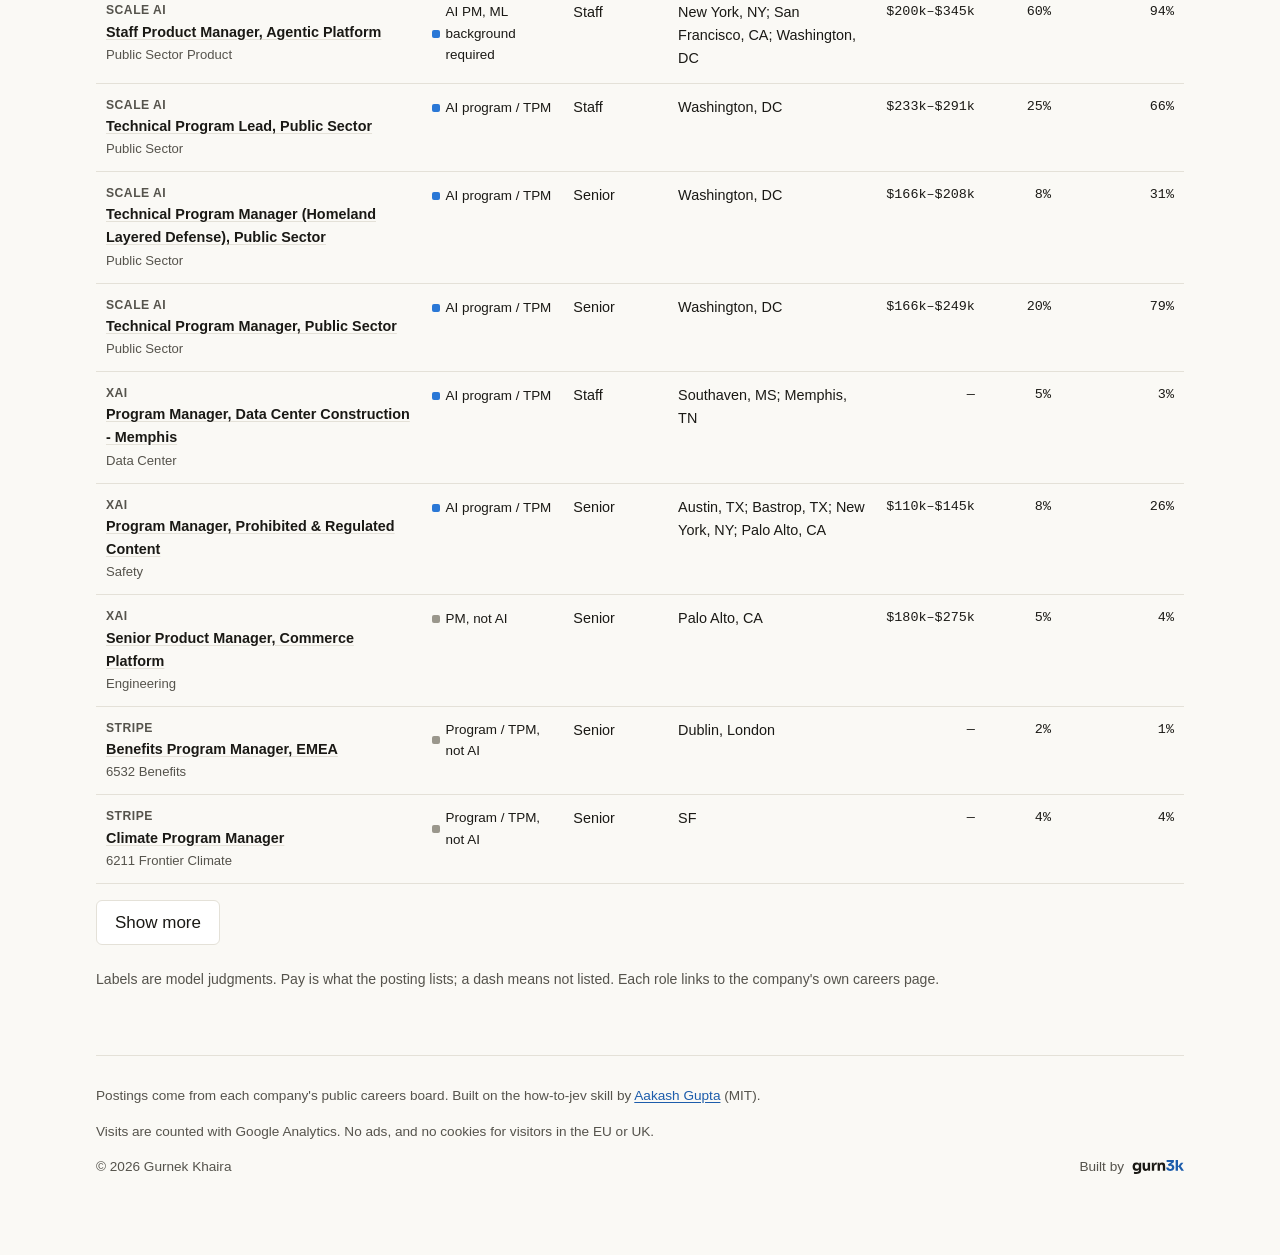
==== commit be59d614: "Explain each missed week on its own tile in the run strip Missed weeks are selectable and show why t" ====
--- a/site/index.html
+++ b/site/index.html
@@ -85,7 +85,7 @@
         </details>
         <p class="src">Source: <a href="data.json">data.json</a> history, one row per run</p>
       </figure>
-      <p class="note">The ledger starts at the first scheduled run. October 12 and 19 were missed because the Monday run was scheduled on my own PC, and the PC wasn't on when it was due. Since October 24 it runs in GitHub Actions. A Monday within six days of a manual run is skipped on purpose and isn't counted as missed.</p>
+      <p class="note">The ledger starts at the first scheduled run. Pick a missed week to see why it didn't run. A Monday within six days of a manual run is skipped on purpose and isn't counted as missed.</p>
     </section>
 
     <section id="accuracy" aria-labelledby="accuracy-h">
--- a/site/style.css
+++ b/site/style.css
@@ -133,7 +133,8 @@
 .seg.g-ai { background: var(--jev); } .seg.g-other { background: var(--other); } .seg.g-none { background: var(--none); }
 .wk .when { font-family: var(--mono); font-size: 0.8rem; font-variant-numeric: tabular-nums; white-space: nowrap; }
 .wk .sub { font-size: 0.76rem; color: var(--ink-faint); }
-.wk.gap { cursor: default; }
+.wk.gap { cursor: pointer; }
+.wd-why { margin: 0; color: var(--ink); }
 .wk.gap .col { justify-content: center; align-items: center; border: 1px dashed var(--ink-faint); border-radius: 3px; background: repeating-linear-gradient(-45deg, transparent 0 6px, var(--rule) 6px 7px); }
 .wk.gap .col span { writing-mode: vertical-rl; font-size: 0.76rem; font-style: italic; color: var(--ink-faint); }
 .week-detail { margin: 14px 0 10px; padding: 12px 14px; background: var(--surface); border: 1px solid var(--rule); border-radius: 6px; }
